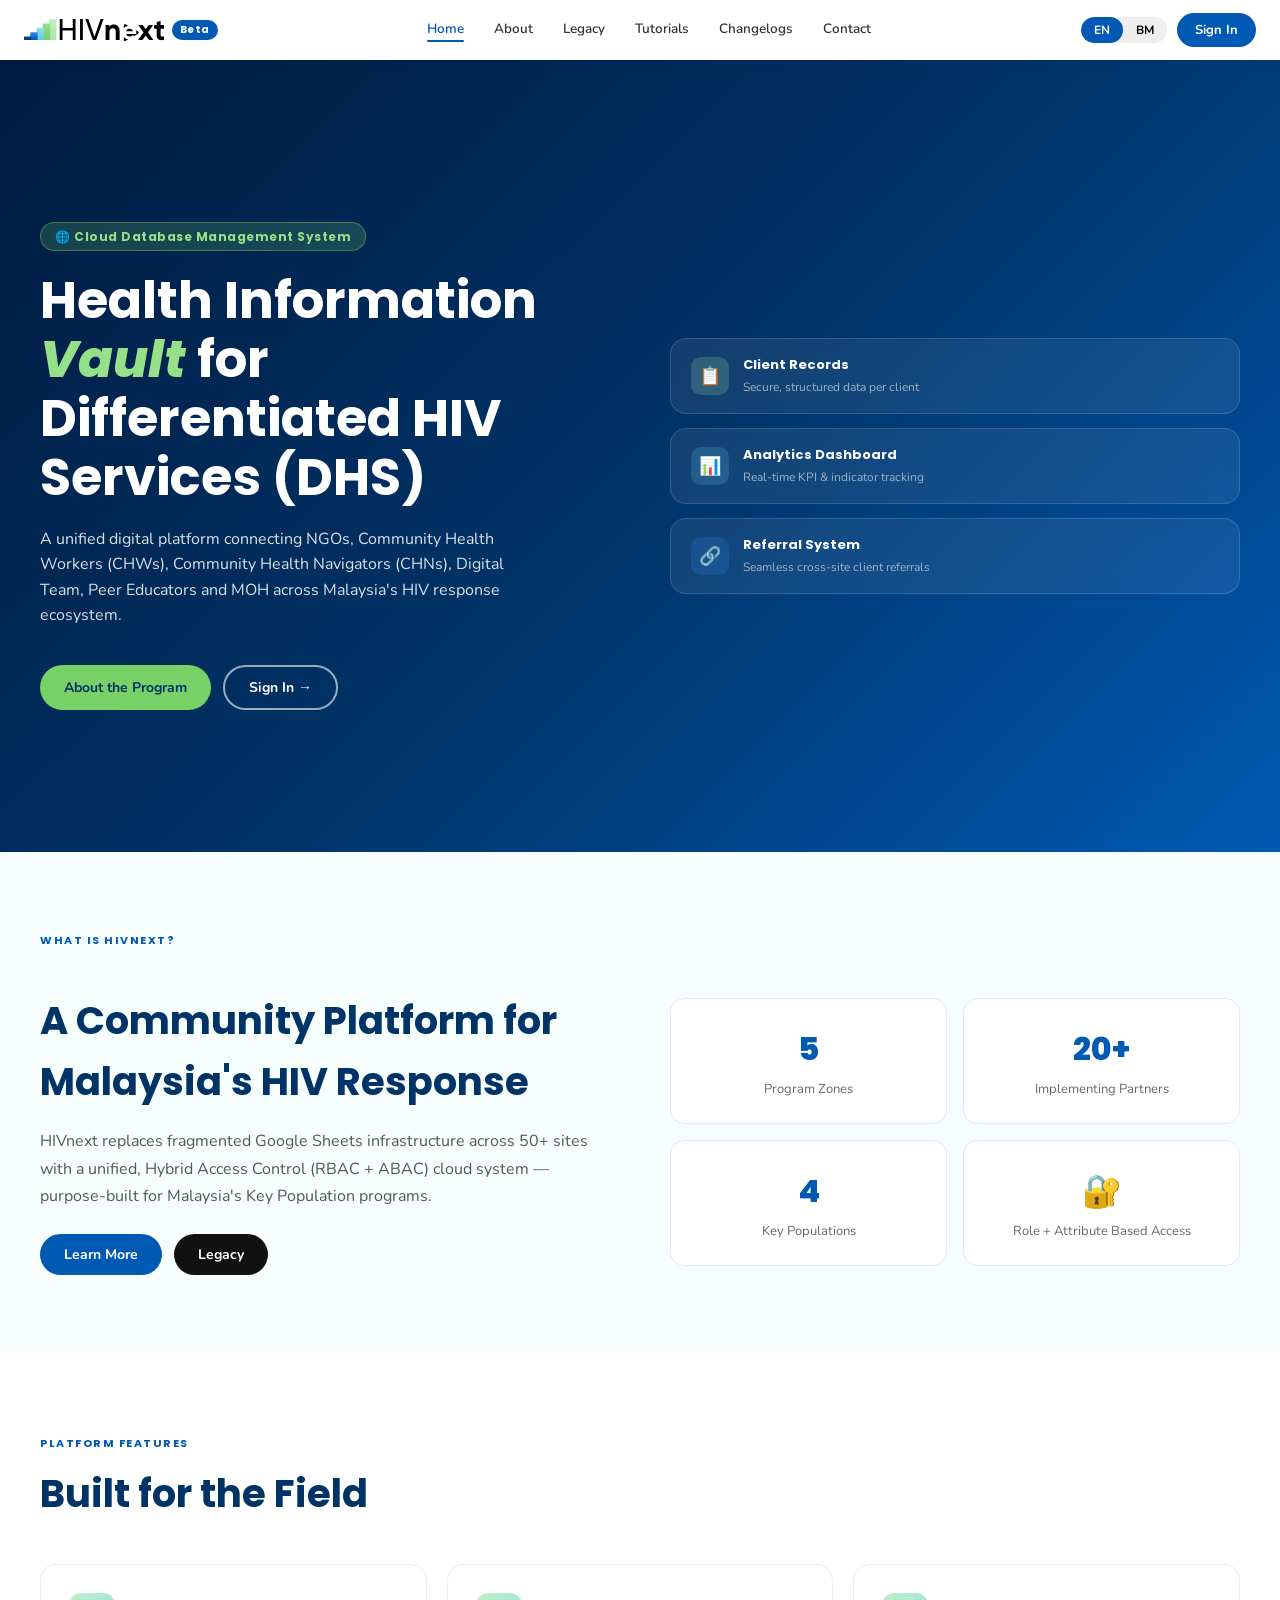
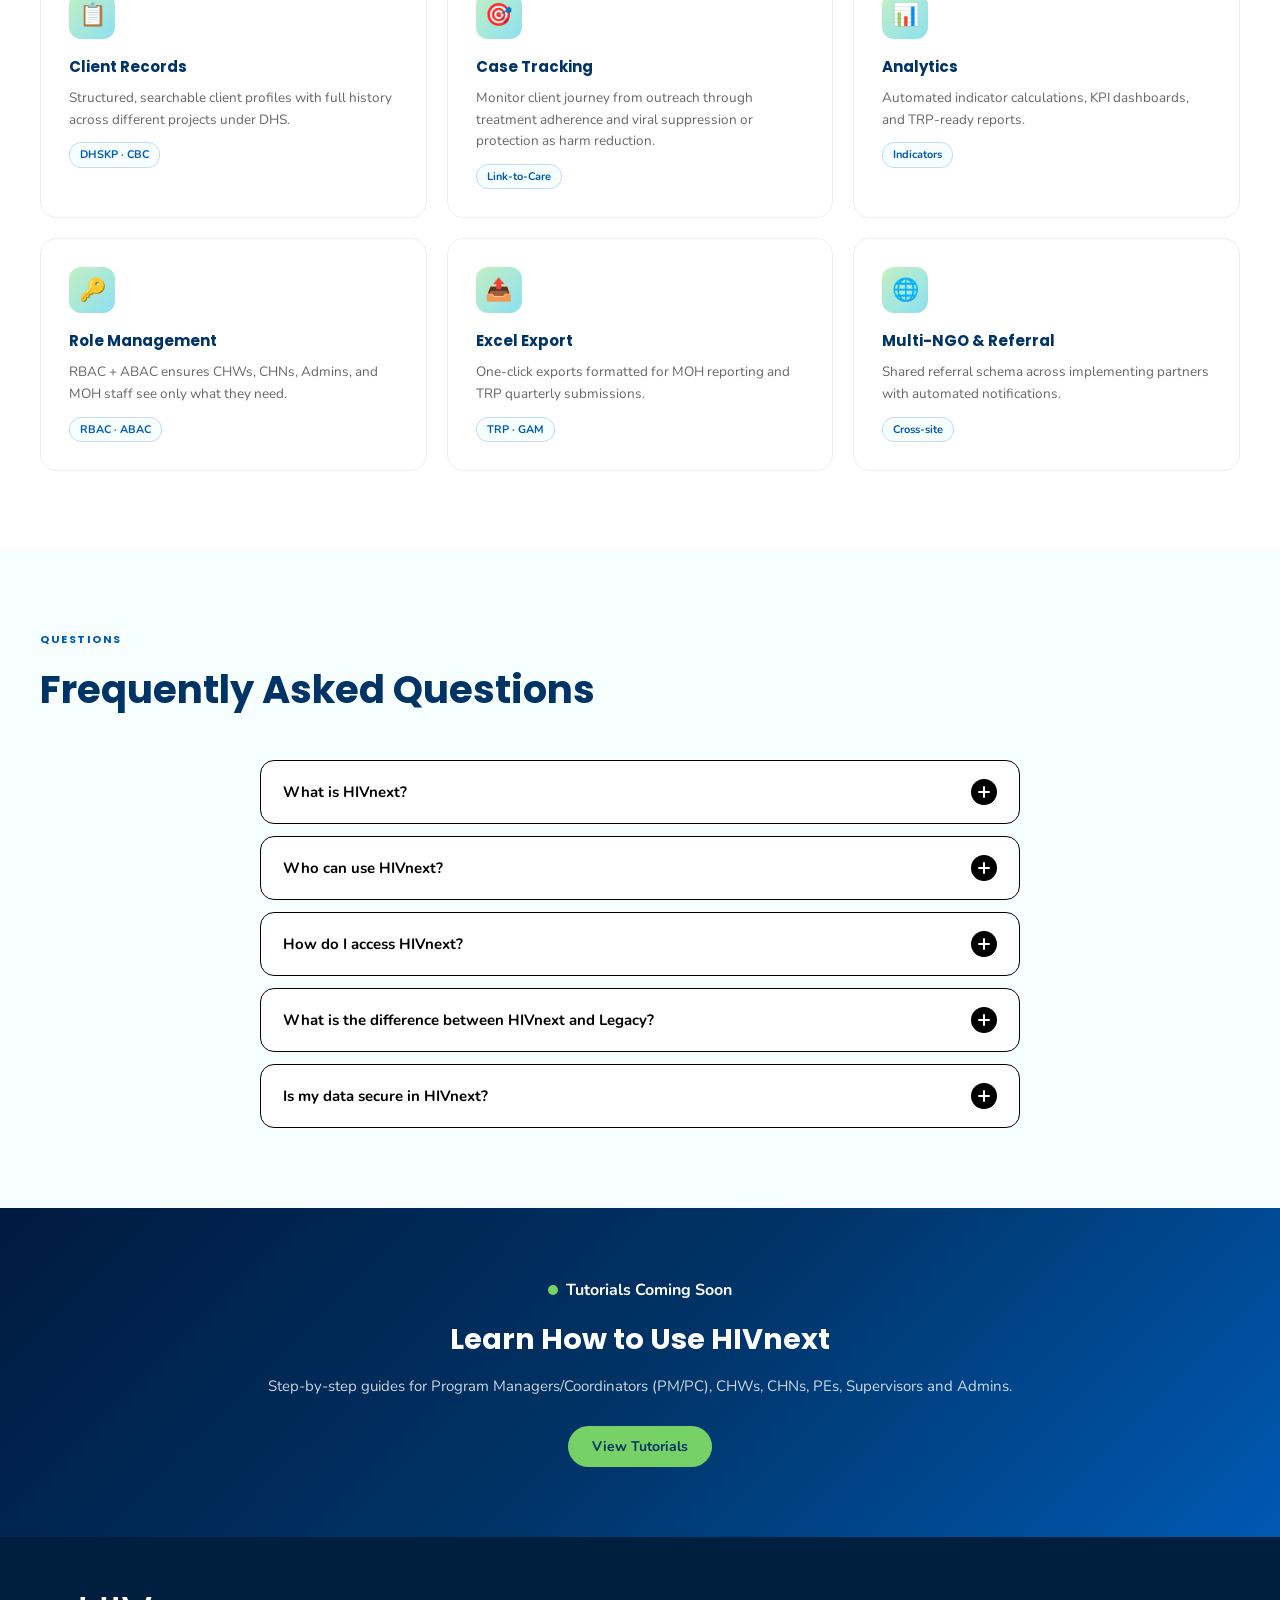
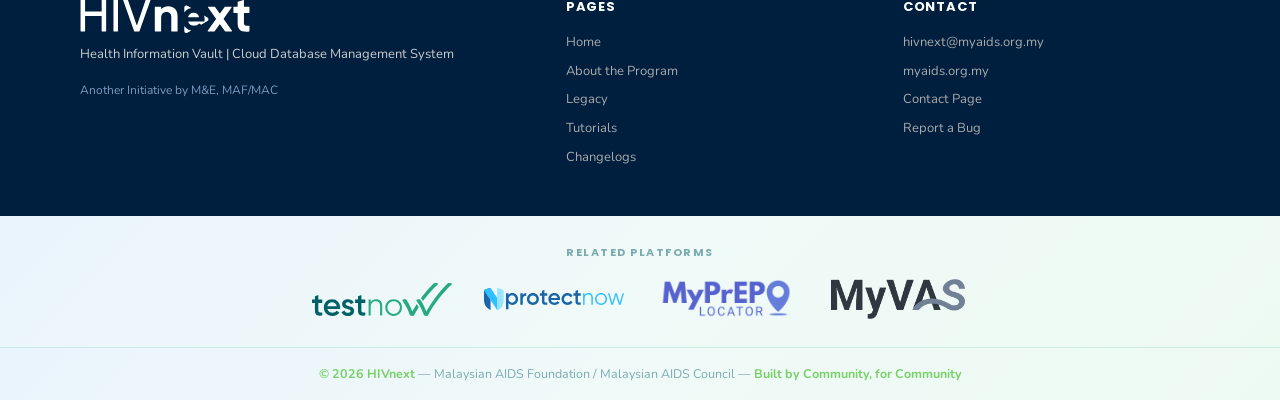
==== index.html @ 49bdda46 "Add files via upload" ====
<!DOCTYPE html>
<html lang="en">
<head>
<meta charset="UTF-8">
<meta name="viewport" content="width=device-width, initial-scale=1.0">
<title>HIVnext — Health Information Vault</title>
<link rel="icon" type="image/svg+xml" href="data:image/svg+xml,%3Csvg%20xmlns%3D%22http%3A%2F%2Fwww.w3.org%2F2000%2Fsvg%22%20xmlns%3Axlink%3D%22http%3A%2F%2Fwww.w3.org%2F1999%2Fxlink%22%20viewBox%3D%220%200%20675.55%20439.98%22%3E%3Cdefs%3E%3ClinearGradient%20id%3D%22fv1%22%20x1%3D%22597.64%22%20y1%3D%220%22%20x2%3D%22597.64%22%20y2%3D%22439.98%22%20gradientUnits%3D%22userSpaceOnUse%22%3E%3Cstop%20offset%3D%220%22%20stop-color%3D%22%23c2f0c2%22%2F%3E%3Cstop%20offset%3D%221%22%20stop-color%3D%22%23a7e8a7%22%2F%3E%3C%2FlinearGradient%3E%3ClinearGradient%20id%3D%22fv2%22%20x1%3D%22467.71%22%20y1%3D%2291.66%22%20x2%3D%22467.71%22%20y2%3D%22439.98%22%20gradientUnits%3D%22userSpaceOnUse%22%3E%3Cstop%20offset%3D%220%22%20stop-color%3D%22%2395e088%22%2F%3E%3Cstop%20offset%3D%221%22%20stop-color%3D%22%2376d166%22%2F%3E%3C%2FlinearGradient%3E%3ClinearGradient%20id%3D%22fv3%22%20x1%3D%22337.78%22%20y1%3D%22183.32%22%20x2%3D%22337.78%22%20y2%3D%22439.98%22%20gradientUnits%3D%22userSpaceOnUse%22%3E%3Cstop%20offset%3D%220%22%20stop-color%3D%22%238de0f2%22%2F%3E%3Cstop%20offset%3D%221%22%20stop-color%3D%22%2363c9e3%22%2F%3E%3C%2FlinearGradient%3E%3ClinearGradient%20id%3D%22fv4%22%20x1%3D%22207.84%22%20y1%3D%22274.99%22%20x2%3D%22207.84%22%20y2%3D%22439.98%22%20gradientUnits%3D%22userSpaceOnUse%22%3E%3Cstop%20offset%3D%220%22%20stop-color%3D%22%232d89e5%22%2F%3E%3Cstop%20offset%3D%221%22%20stop-color%3D%22%230059b3%22%2F%3E%3C%2FlinearGradient%3E%3ClinearGradient%20id%3D%22fv5%22%20x1%3D%2277.91%22%20y1%3D%22366.65%22%20x2%3D%2277.91%22%20y2%3D%22439.98%22%20gradientUnits%3D%22userSpaceOnUse%22%3E%3Cstop%20offset%3D%220%22%20stop-color%3D%22%23004d99%22%2F%3E%3Cstop%20offset%3D%221%22%20stop-color%3D%22%23036%22%2F%3E%3C%2FlinearGradient%3E%3C%2Fdefs%3E%3Crect%20fill%3D%22url%28%23fv1%29%22%20x%3D%22519.73%22%20width%3D%22155.83%22%20height%3D%22439.98%22%20rx%3D%2210%22%20ry%3D%2210%22%2F%3E%3Crect%20fill%3D%22url%28%23fv2%29%22%20x%3D%22389.79%22%20y%3D%2291.66%22%20width%3D%22155.83%22%20height%3D%22348.32%22%20rx%3D%2210%22%20ry%3D%2210%22%2F%3E%3Crect%20fill%3D%22url%28%23fv3%29%22%20x%3D%22259.86%22%20y%3D%22183.32%22%20width%3D%22155.83%22%20height%3D%22256.65%22%20rx%3D%2210%22%20ry%3D%2210%22%2F%3E%3Crect%20fill%3D%22url%28%23fv4%29%22%20x%3D%22129.93%22%20y%3D%22274.99%22%20width%3D%22155.83%22%20height%3D%22164.99%22%20rx%3D%2210%22%20ry%3D%2210%22%2F%3E%3Crect%20fill%3D%22url%28%23fv5%29%22%20y%3D%22366.65%22%20width%3D%22155.83%22%20height%3D%2273.33%22%20rx%3D%2210%22%20ry%3D%2210%22%2F%3E%3C%2Fsvg%3E">
<link rel="preconnect" href="https://fonts.googleapis.com">
<link href="https://fonts.googleapis.com/css2?family=Nunito:wght@400;500;600;700;800&family=Poppins:wght@600;700;800&display=swap" rel="stylesheet">
<style>
:root {
  --green:#76D166; --greenl:#95E088;
  --sky:#63C9E3;   --skyl:#8DE0F2;
  --blue:#0059B3;  --bluel:#2D89E5;
  --royal:#003366; --royall:#004D99;
  --mint:#A7E8A7;  --mintl:#C2F0C2;
  --off:#f7fffe;
  --amber:#F4A623;
}
*{box-sizing:border-box;margin:0;padding:0}
html{scroll-behavior:smooth}
body{font-family:'Nunito',sans-serif;background:var(--off);color:#111;font-size:16px;line-height:1.6}
h1,h2,h3{font-family:'Poppins',sans-serif}
a{text-decoration:none;color:inherit}

/* ── NAVBAR ── */
#navbar{position:fixed;top:0;left:0;width:100%;height:60px;background:rgba(255,255,255,.97);backdrop-filter:blur(12px);display:flex;align-items:center;justify-content:space-between;padding:0 24px;z-index:1000;box-shadow:0 1px 12px rgba(0,0,0,.08);box-sizing:border-box;overflow:hidden}
.nb-brand{display:flex;align-items:center;gap:8px;cursor:pointer;min-width:0;flex-shrink:1}
.nb-logo{height:22px;flex-shrink:0}
.nb-right{display:flex;align-items:center;gap:8px;flex-shrink:0}
.beta-pill{background:var(--blue);color:#fff;font-size:10px;font-weight:700;padding:2px 8px;border-radius:20px;font-family:'Poppins',sans-serif;letter-spacing:.5px}
.nb-links{display:flex;gap:6px}
.nb-links a{font-weight:600;font-size:13.5px;padding:6px 12px;border-radius:8px;color:#333;transition:background .2s,color .2s;cursor:pointer}
.nb-links a:hover,.nb-links a.active{background:var(--blue);color:#fff}
.nb-right{display:flex;align-items:center;gap:10px}
.lang-toggle{display:flex;background:#eee;border-radius:20px;overflow:hidden}
.lang-toggle button{border:none;background:transparent;padding:5px 13px;font-family:'Nunito',sans-serif;font-weight:700;font-size:12px;cursor:pointer;transition:background .2s,color .2s}
.lang-toggle button.active{background:var(--blue);color:#fff;border-radius:20px}
.btn-signin{background:var(--blue);color:#fff;border:none;padding:8px 18px;border-radius:20px;font-family:'Nunito',sans-serif;font-weight:700;font-size:13px;cursor:pointer;transition:background .2s}
.btn-signin:hover{background:var(--royal)}
.hamburger{display:none;flex-direction:column;gap:5px;cursor:pointer;padding:8px;border:none;background:none}
.hamburger span{display:block;width:22px;height:2px;background:#333;transition:all .3s;border-radius:2px}
.hamburger.open span:nth-child(1){transform:translateY(7px) rotate(45deg)}
.hamburger.open span:nth-child(2){opacity:0}
.hamburger.open span:nth-child(3){transform:translateY(-7px) rotate(-45deg)}

/* mobile overlay */
#mob-menu{display:none;position:fixed;inset:0;background:#fff;z-index:999;flex-direction:column;padding:80px 32px 40px;overflow-y:auto}
#mob-menu.open{display:flex}
.mob-link{display:flex;align-items:center;gap:12px;padding:16px 0;border-bottom:1px solid #eee;font-size:18px;font-weight:700;cursor:pointer;color:#111}
.mob-link svg{width:22px;flex-shrink:0}
.mob-bottom{margin-top:auto;padding-top:24px;display:flex;flex-direction:column;gap:12px}

/* ── PAGES ── */
.page{display:none;min-height:100vh;padding-top:60px}
.page.active{display:block}

/* ── BUTTONS ── */
.btn{display:inline-flex;align-items:center;gap:8px;padding:11px 24px;border-radius:24px;font-family:'Nunito',sans-serif;font-weight:700;font-size:14px;cursor:pointer;border:none;transition:all .25s;text-decoration:none}
.btn-green{background:var(--green);color:#003366}
.btn-green:hover{background:var(--greenl);transform:translateY(-1px)}
.btn-outline{background:transparent;color:#fff;border:2px solid rgba(255,255,255,.6)}
.btn-outline:hover{background:rgba(255,255,255,.15)}
.btn-blue{background:var(--blue);color:#fff}
.btn-blue:hover{background:var(--royal)}
.btn-dark{background:#111;color:#fff}
.btn-dark:hover{background:#333}

/* ── HERO (HOME) ── */
#hero{background:linear-gradient(135deg,#001a40 0%,#003366 50%,#0059B3 100%);color:#fff;padding:100px 24px 80px;min-height:88vh;display:flex;align-items:center}
.hero-inner{max-width:1200px;margin:0 auto;display:grid;grid-template-columns:1fr 1fr;gap:60px;align-items:center}
.hero-tag{display:inline-block;background:rgba(118,209,102,.2);border:1px solid rgba(118,209,102,.4);color:var(--greenl);font-size:12px;font-weight:700;padding:4px 14px;border-radius:20px;margin-bottom:20px;letter-spacing:.5px;font-family:'Poppins',sans-serif}
.hero-h1{font-size:clamp(2rem,4vw,3.2rem);line-height:1.15;margin-bottom:20px}
.hero-h1 em{font-style:italic;color:var(--greenl);font-weight:800}
.hero-sub{font-size:16px;opacity:.85;margin-bottom:36px;max-width:480px}
.hero-btns{display:flex;gap:12px;flex-wrap:wrap}
.preview-cards{display:flex;flex-direction:column;gap:14px}
.prev-card{background:rgba(255,255,255,.07);border:1px solid rgba(255,255,255,.15);border-radius:16px;padding:16px 20px;display:flex;align-items:center;gap:14px;backdrop-filter:blur(6px);transition:transform .2s}
.prev-card:hover{transform:translateX(6px)}
.prev-icon{width:38px;height:38px;border-radius:10px;display:flex;align-items:center;justify-content:center;font-size:18px;flex-shrink:0}
.prev-card:nth-child(1) .prev-icon{background:rgba(167,232,167,.2)}
.prev-card:nth-child(2) .prev-icon{background:rgba(99,201,227,.2)}
.prev-card:nth-child(3) .prev-icon{background:rgba(45,137,229,.2)}
.prev-card h4{font-family:'Poppins',sans-serif;font-size:13px;color:#fff;margin-bottom:2px}
.prev-card p{font-size:12px;opacity:.7;color:#ddd}

/* ── SECTION COMMONS ── */
.section{padding:80px 24px}
.section-inner{max-width:1200px;margin:0 auto}
.section-label{font-size:11px;font-weight:700;letter-spacing:1.5px;text-transform:uppercase;color:var(--blue);margin-bottom:10px;font-family:'Poppins',sans-serif}
.section-title{font-size:clamp(1.6rem,3vw,2.4rem);color:var(--royal);margin-bottom:16px}
.section-sub{color:#555;max-width:560px;line-height:1.7}

/* ── ABOUT HIVNEXT (home) ── */
#about-section{background:var(--off)}
.about-grid{display:grid;grid-template-columns:1fr 1fr;gap:60px;align-items:center;margin-top:40px}
.stats-grid{display:grid;grid-template-columns:1fr 1fr;gap:16px}
.stat-card{background:#fff;border:1px solid #dde9ff;border-radius:14px;padding:24px;text-align:center}
.stat-num{font-family:'Poppins',sans-serif;font-size:2rem;font-weight:800;color:var(--blue)}
.stat-label{font-size:13px;color:#666;margin-top:4px}

/* ── FEATURES ── */
#features-section{background:#fff}
.features-grid{display:grid;grid-template-columns:repeat(3,1fr);gap:20px;margin-top:40px}
.feat-card{background:#fff;border:1.5px solid #e8eef8;border-radius:16px;padding:28px;transition:transform .2s,border-color .2s,box-shadow .2s}
.feat-card:hover{transform:translateY(-4px);border-color:var(--sky);box-shadow:0 8px 30px rgba(99,201,227,.15)}
.feat-icon{width:46px;height:46px;border-radius:12px;background:linear-gradient(135deg,var(--mintl),var(--skyl));display:flex;align-items:center;justify-content:center;font-size:22px;margin-bottom:16px}
.feat-card h3{font-size:15px;color:var(--royal);margin-bottom:8px}
.feat-card p{font-size:13.5px;color:#666;line-height:1.6}
.feat-tag{display:inline-block;margin-top:12px;background:var(--off);color:var(--blue);border:1px solid #c5d8f5;font-size:11px;font-weight:700;padding:3px 10px;border-radius:12px}

/* ── FAQ ── */
#faq-section{background:var(--off)}
.faq-list{max-width:760px;margin:40px auto 0;display:flex;flex-direction:column;gap:12px}
.faq-item{border:1.5px solid #000;border-radius:14px;overflow:hidden;background:#fff;transition:all .2s}
.faq-item.open,.faq-item:hover{background:#000 !important}
.faq-q{width:100%;text-align:left;background:transparent;border:none;padding:18px 22px;display:flex;justify-content:space-between;align-items:center;cursor:pointer;font-family:'Nunito',sans-serif;font-size:15px;font-weight:700;color:#000;transition:color .2s}
.faq-item:hover .faq-q{color:#fff !important}
.faq-item.open .faq-q{color:#fff !important}
.faq-q .faq-icon{width:26px;height:26px;border-radius:50%;background:#000;flex-shrink:0;display:flex;align-items:center;justify-content:center;transition:transform .3s;margin-left:12px}
.faq-item.open .faq-q .faq-icon,.faq-item:hover .faq-q .faq-icon{background:#fff}
.faq-icon svg{width:12px;height:12px;stroke:#fff;transition:stroke .2s}
.faq-item.open .faq-icon svg,.faq-item:hover .faq-icon svg{stroke:#000}
.faq-item.open .faq-q .faq-icon{transform:rotate(45deg)}
.faq-a{display:none;padding:0 22px 18px;font-size:14px;line-height:1.7;color:#fff;text-align:left}
.faq-item.open .faq-a{display:block}

/* ── TUTORIALS BANNER ── */
#tut-banner{background:linear-gradient(135deg,#001a40,#003366,#0059B3);color:#fff;padding:70px 24px;text-align:center}
.pulse-dot{width:10px;height:10px;background:var(--green);border-radius:50%;display:inline-block;margin-right:8px;animation:pulse 2s infinite}
@keyframes pulse{0%,100%{opacity:1;transform:scale(1)}50%{opacity:.5;transform:scale(1.4)}}

/* ── PAGE 2: ABOUT ── */
#about-hero{background:linear-gradient(135deg,#003d1f,#005a30,#007a44);color:#fff;padding:100px 24px 70px;text-align:center}
.dhs-svg-wrap{margin:40px auto 0;max-width:520px}
.intro-cards{display:grid;grid-template-columns:repeat(4,1fr);gap:16px;max-width:1100px;margin:50px auto 0;padding:0 24px}
.intro-card{background:#fff;border:1.5px solid #dde9ff;border-radius:14px;padding:24px;text-align:center}
.intro-card .ic-icon{font-size:28px;margin-bottom:10px}
.intro-card h4{font-family:'Poppins',sans-serif;font-size:13px;color:var(--royal);margin-bottom:6px}
.intro-card p{font-size:12px;color:#666}
.component-section{padding:70px 24px;max-width:1200px;margin:0 auto}
.comp-grid{display:grid;grid-template-columns:1fr 1fr;gap:60px;align-items:center}
.comp-grid.reverse{direction:rtl}
.comp-grid.reverse>*{direction:ltr}
.kp-pills{display:grid;grid-template-columns:repeat(4,1fr);gap:10px;margin:20px 0}
.kp-pill{border-radius:8px;padding:10px;text-align:center;font-size:12px;font-weight:700;font-family:'Poppins',sans-serif}
.bullet-list{list-style:none;margin:16px 0}
.bullet-list li{padding:6px 0;font-size:14px;color:#444;display:flex;gap:8px}
.bullet-list li::before{content:"→";color:var(--green);font-weight:800;flex-shrink:0}
.cert-badge{display:inline-flex;align-items:center;gap:8px;background:#fff9e6;border:1px solid var(--amber);border-radius:10px;padding:10px 16px;font-size:13px;font-weight:700;margin-top:12px}
.gradient-divider{height:1px;background:linear-gradient(to right,transparent,rgba(194,240,194,.8),transparent);margin:20px 24px}
.orgs-grid{display:grid;grid-template-columns:repeat(3,1fr);gap:16px;max-width:1100px;margin:0 auto;padding:40px 24px}
.org-card{background:#fff;border:1.5px solid #dde9ff;border-radius:14px;padding:24px}
.org-abbr{font-family:'Poppins',sans-serif;font-size:1.6rem;font-weight:800;color:var(--blue);margin-bottom:6px}
.org-name{font-size:13px;font-weight:700;color:var(--royal);margin-bottom:4px}
.org-desc{font-size:12.5px;color:#666}

/* ── PAGE 3: LEGACY ── */
/* Zone groups */
#ngo-container{max-width:1100px;margin:0 auto;padding:20px 24px 70px;display:flex;flex-direction:column;gap:0}
.zone-group{margin-bottom:48px}
.zone-group-header{display:flex;align-items:center;gap:16px;margin-bottom:20px;position:sticky;top:60px;z-index:10;background:var(--off);padding:12px 0 10px}
.zone-group-bar{width:4px;height:36px;border-radius:4px;flex-shrink:0}
.zone-group-title{font-family:"Poppins",sans-serif;font-size:1.1rem;font-weight:800;color:var(--royal)}
.zone-group-count{font-size:12px;font-weight:600;color:#888;margin-left:4px;align-self:flex-end;padding-bottom:2px}
.zone-group-line{flex:1;height:1.5px;background:linear-gradient(to right,#e0e4ea,transparent)}
.zone-ngo-grid{display:grid;grid-template-columns:repeat(4,1fr);gap:14px;justify-items:stretch}
/* NGO cards */
.ngo-card{background:#fff;border:1.5px solid #e0e4ea;border-radius:14px;padding:18px 16px;display:flex;flex-direction:column;gap:10px;min-width:0;box-sizing:border-box;transition:box-shadow .25s,border-color .25s,transform .25s;opacity:0;transform:translateY(28px)}
.ngo-card.visible{opacity:1;transform:translateY(0)}
.ngo-card:hover{box-shadow:0 8px 28px rgba(0,51,102,.10);border-color:#c5d8f5;transform:translateY(-3px)}
.ngo-card-header{display:flex;align-items:center;gap:8px;min-width:0}
.ngo-num{font-family:"Poppins",sans-serif;font-size:10px;font-weight:700;color:#bbb;flex-shrink:0}
.ngo-name{font-family:"Poppins",sans-serif;font-size:13px;font-weight:700;color:var(--royal);min-width:0;overflow:hidden;text-overflow:ellipsis;white-space:nowrap}
.ngo-actions{display:flex;gap:6px;flex-wrap:wrap}
.ngo-db-btn{flex:1;min-width:0;display:flex;align-items:center;justify-content:center;gap:4px;padding:7px 6px;border-radius:8px;border:1.5px solid #000;background:#fff;color:#000;font-family:"Nunito",sans-serif;font-weight:700;font-size:11px;cursor:pointer;text-decoration:none;transition:background .15s,color .15s;white-space:nowrap;overflow:hidden}
.ngo-db-btn:hover{background:#000;color:#fff}
.ngo-dash-btn{flex:1;min-width:0;display:flex;align-items:center;justify-content:center;gap:4px;padding:7px 6px;border-radius:8px;border:none;background:var(--blue);color:#fff;font-family:"Nunito",sans-serif;font-weight:700;font-size:11px;cursor:pointer;text-decoration:none;transition:background .2s;white-space:nowrap;overflow:hidden}
.ngo-dash-btn:hover{background:var(--royal)}
@media(max-width:1000px){}
@media(max-width:700px){}
@media(max-width:500px){
  .zone-ngo-grid{grid-template-columns:1fr}
  .ngo-card{flex-direction:row;align-items:center;padding:14px 16px;gap:14px}
  .ngo-card-header{flex:1;min-width:0}
  .ngo-name{white-space:normal;font-size:14px}
  .ngo-actions{flex-direction:column;gap:6px;flex-shrink:0;min-width:104px}
  .ngo-db-btn,.ngo-dash-btn{width:100%;font-size:12px;padding:8px 10px;white-space:nowrap;justify-content:center}
}
#legacy-hero{background:linear-gradient(135deg,#e8eaed,#f0f2f5,#dfe3e8);color:#1a1b1e;padding:100px 24px 60px;text-align:center;width:100%;overflow-x:hidden}
.legacy-warning{display:flex;align-items:flex-start;gap:12px;background:#fff8e6;border:2px solid #e6a817;border-radius:12px;padding:16px 20px;margin:28px auto;max-width:680px;font-size:14px;color:#5a3a00;line-height:1.6}

/* ── PAGE 4: TUTORIALS ── */
/* ── TRAINING GUIDE (Tutorials page) ── */
#legacy-guide{padding:60px 24px 80px;max-width:1100px;margin:0 auto}
.guide-header{text-align:center;margin-bottom:48px}
.guide-badge{display:inline-flex;align-items:center;gap:8px;background:linear-gradient(135deg,rgba(118,209,102,.15),rgba(99,201,227,.15));border:1.5px solid rgba(99,201,227,.4);color:var(--blue);font-size:11px;font-weight:700;padding:5px 14px;border-radius:20px;margin-bottom:16px;font-family:"Poppins",sans-serif;letter-spacing:.5px}
.guide-title{font-family:"Poppins",sans-serif;font-size:clamp(1.6rem,3vw,2.2rem);color:var(--royal);margin-bottom:12px}
.guide-subtitle{color:#666;font-size:15px;max-width:640px;margin:0 auto;line-height:1.7}

/* Benefit cards */
.benefit-cards{display:grid;grid-template-columns:repeat(3,1fr);gap:16px;margin-bottom:48px}
@media(max-width:700px){.benefit-cards{grid-template-columns:1fr;gap:12px}}
.benefit-card{background:#fff;border:1.5px solid #e0e4ea;border-radius:14px;padding:22px;transition:transform .25s,box-shadow .25s,border-color .25s;opacity:0;transform:translateY(24px)}
.benefit-card.visible{opacity:1;transform:translateY(0)}
.benefit-card:hover{transform:translateY(-4px);box-shadow:0 8px 28px rgba(0,51,102,.09);border-color:var(--sky)}
.benefit-icon{width:42px;height:42px;border-radius:11px;display:flex;align-items:center;justify-content:center;font-size:20px;margin-bottom:14px}
.benefit-card h4{font-family:"Poppins",sans-serif;font-size:13px;color:var(--royal);margin-bottom:6px}
.benefit-card p{font-size:13px;color:#666;line-height:1.6}

/* Architecture section */
.arch-section{background:linear-gradient(135deg,#001a40,#003366,#004080);border-radius:20px;padding:40px;margin-bottom:48px;color:#fff;opacity:0;transform:translateY(24px);transition:opacity .5s,transform .5s}
.arch-section.visible{opacity:1;transform:translateY(0)}
.arch-label{font-size:11px;font-weight:700;letter-spacing:1.5px;text-transform:uppercase;color:var(--skyl);margin-bottom:8px;font-family:"Poppins",sans-serif}
.arch-title{font-family:"Poppins",sans-serif;font-size:1.4rem;margin-bottom:12px}
.arch-desc{opacity:.8;font-size:14px;line-height:1.7;max-width:680px;margin-bottom:28px}
.arch-flow{display:flex;align-items:center;gap:12px;flex-wrap:wrap;margin-bottom:32px}
.arch-node{background:rgba(255,255,255,.1);border:1.5px solid rgba(255,255,255,.2);border-radius:10px;padding:10px 16px;font-size:12px;font-weight:700;font-family:"Poppins",sans-serif;white-space:nowrap}
.arch-arrow{color:var(--greenl);font-size:18px;font-weight:700}
.arch-node.highlight{background:rgba(118,209,102,.2);border-color:rgba(118,209,102,.5);color:var(--greenl)}

/* Metrics table */
.metrics-table-wrap{width:100%;overflow-x:auto;-webkit-overflow-scrolling:touch;border-radius:12px}
.metrics-table{width:100%;min-width:480px;border-collapse:separate;border-spacing:0;border-radius:12px;overflow:hidden;font-size:13.5px}
.metrics-table thead tr{background:rgba(255,255,255,.12)}
.metrics-table th{padding:13px 16px;text-align:left;font-family:"Poppins",sans-serif;font-size:11px;font-weight:700;letter-spacing:.5px;color:rgba(255,255,255,.7);text-transform:uppercase;white-space:nowrap}
.metrics-table td{padding:12px 14px;border-top:1px solid rgba(255,255,255,.08);font-size:12.5px;vertical-align:top}
.metrics-table tbody tr:hover{background:rgba(255,255,255,.05)}
.metrics-table .metric-name{font-weight:700;color:rgba(255,255,255,.9);white-space:nowrap}
.metrics-table .metric-old{color:rgba(255,100,100,.85)}
.metrics-table .metric-new{color:var(--greenl);font-weight:700}
.metrics-table .metric-gain{background:rgba(118,209,102,.15);color:var(--greenl);font-weight:800;padding:3px 10px;border-radius:20px;font-size:11px;white-space:nowrap;font-family:"Poppins",sans-serif}

/* Tab workflow */
.workflow-section{margin-bottom:48px}
.workflow-label{font-size:11px;font-weight:700;letter-spacing:1.5px;text-transform:uppercase;color:var(--blue);margin-bottom:8px;font-family:"Poppins",sans-serif}
.workflow-title{font-family:"Poppins",sans-serif;font-size:1.5rem;color:var(--royal);margin-bottom:6px}
.workflow-desc{color:#666;font-size:14px;margin-bottom:24px}
.tab-bar{display:flex;gap:0;background:#f0f4fa;border-radius:14px;padding:5px;margin-bottom:0;flex-wrap:wrap;gap:4px}
.tab-btn{flex:1;min-width:80px;padding:10px 14px;border:none;background:transparent;border-radius:10px;font-family:"Nunito",sans-serif;font-weight:700;font-size:13px;cursor:pointer;color:#666;transition:all .2s;white-space:nowrap}
.tab-btn.active{background:#fff;color:var(--royal);box-shadow:0 2px 8px rgba(0,51,102,.1)}
.tab-content{display:none;background:#fff;border:1.5px solid #e0e4ea;border-radius:0 14px 14px 14px;padding:28px;margin-top:-4px;animation:fadeTab .25s ease}
.tab-content.active{display:block}
@keyframes fadeTab{from{opacity:0;transform:translateY(6px)}to{opacity:1;transform:translateY(0)}}
.tab-notice{display:flex;align-items:flex-start;gap:12px;background:#fff8e1;border:1.5px solid #ffe082;border-radius:10px;padding:14px 16px;margin-bottom:20px;font-size:13.5px;color:#7a5800}
.tab-notice.info{background:#e8f4fd;border-color:#90caf9;color:#0d4f8c}
.tab-notice.success{background:#edfaf2;border-color:#a5d6a7;color:#1b5e20}
.tab-step{display:flex;gap:14px;margin-bottom:16px;align-items:flex-start}
.tab-step-num{width:28px;height:28px;border-radius:50%;background:var(--blue);color:#fff;font-family:"Poppins",sans-serif;font-weight:700;font-size:12px;display:flex;align-items:center;justify-content:center;flex-shrink:0;margin-top:1px}
.tab-step-body{flex:1}
.tab-step-body strong{font-family:"Poppins",sans-serif;font-size:13.5px;color:var(--royal);display:block;margin-bottom:3px}
.tab-step-body p{font-size:13.5px;color:#555;line-height:1.6;margin:0}
.coral{color:#ff7f50;font-weight:700}

/* Image gallery */
.guide-gallery{display:grid;grid-template-columns:repeat(auto-fill,minmax(200px,1fr));gap:12px;margin:20px 0}
.guide-gallery-img{width:100%;border-radius:10px;border:1.5px solid #e0e4ea;object-fit:cover;cursor:pointer;transition:transform .2s,box-shadow .2s;aspect-ratio:16/9;background:#f5f7fa}
.guide-gallery-img:hover{transform:scale(1.02);box-shadow:0 6px 20px rgba(0,0,0,.12)}
.guide-img-placeholder{aspect-ratio:16/9;border:2px dashed #c5d8f5;border-radius:10px;display:flex;flex-direction:column;align-items:center;justify-content:center;gap:6px;color:#aac;background:#f8faff;cursor:pointer;transition:border-color .2s}
.guide-img-placeholder:hover{border-color:var(--blue)}
.guide-img-placeholder span{font-size:12px;font-weight:600;font-family:"Poppins",sans-serif;color:#7a96be}

/* PDF viewer */
.pdf-slot{margin-top:20px;border:1.5px solid #e0e4ea;border-radius:12px;overflow:hidden}
.pdf-slot-header{background:#f8faff;padding:10px 14px;display:flex;align-items:center;justify-content:space-between;border-bottom:1.5px solid #e0e4ea;gap:8px;flex-wrap:wrap}
.pdf-slot-title{font-family:"Poppins",sans-serif;font-size:13px;font-weight:700;color:var(--royal);display:flex;align-items:center;gap:8px;flex:1;min-width:0}
.pdf-fullscreen-btn{display:inline-flex;align-items:center;gap:5px;background:var(--royal);color:#fff;border:none;border-radius:8px;padding:6px 12px;font-size:11px;font-weight:700;font-family:"Nunito",sans-serif;cursor:pointer;white-space:nowrap;text-decoration:none;transition:background .2s;flex-shrink:0}
.pdf-fullscreen-btn:hover{background:var(--blue)}
.pdf-slot iframe{width:100%;height:500px;border:none;display:block}
.pdf-placeholder{height:200px;display:flex;flex-direction:column;align-items:center;justify-content:center;gap:8px;background:#f8faff;color:#aaa}
.pdf-placeholder span{font-size:13px;font-family:"Poppins",sans-serif;font-weight:600;color:#7a96be}

/* Lightbox */
#guide-lightbox{display:none;position:fixed;inset:0;background:rgba(0,0,0,.85);z-index:2000;align-items:center;justify-content:center;padding:20px}
#guide-lightbox.open{display:flex}
#guide-lightbox img{max-width:90vw;max-height:85vh;border-radius:12px;object-fit:contain;box-shadow:0 20px 60px rgba(0,0,0,.5)}
#guide-lightbox-close{position:fixed;top:20px;right:28px;color:#fff;font-size:32px;cursor:pointer;font-weight:300;line-height:1;z-index:2001}

@media(max-width:900px){.arch-flow{flex-direction:column;align-items:flex-start}}
@media(max-width:560px){.tab-btn{font-size:11px;padding:8px 8px}}

#tut-hero{background:linear-gradient(135deg,#1a0533,#2d1060,#3d1a80);color:#fff;padding:100px 24px 60px;text-align:center}
.tut-cards{display:grid;grid-template-columns:repeat(3,1fr);gap:20px;max-width:1000px;margin:40px auto;padding:0 24px}
.tut-card{background:var(--off);border:1.5px solid #e0e4ea;border-radius:14px;padding:28px;transition:border-color .2s,box-shadow .2s}
.tut-card:hover{border-color:var(--sky)}
.tut-card h3{font-family:'Poppins',sans-serif;font-size:15px;color:var(--royal);margin-bottom:8px}
.tut-card p{font-size:13px;color:#666}
.tut-card-clickable{cursor:pointer;transition:border-color .25s,box-shadow .25s,transform .2s}
.tut-card-clickable:hover{border-color:var(--blue);box-shadow:0 6px 24px rgba(0,89,179,.1);transform:translateY(-2px)}
.tut-card-trigger{display:flex;align-items:center;justify-content:space-between;gap:16px;cursor:pointer}
.tut-card-chevron{width:28px;height:28px;border-radius:50%;background:var(--blue);display:flex;align-items:center;justify-content:center;flex-shrink:0;transition:background .2s}
.tut-card-chevron svg{width:14px;height:14px;stroke:#fff}
.tut-card-clickable:hover .tut-card-chevron{background:var(--royal)}
.live-badge{display:inline-block;margin-top:12px;background:#edfaf2;color:#1a7a4a;border:1px solid #a5d6a7;font-size:11px;font-weight:700;padding:3px 10px;border-radius:12px}

/* Managers Guide Modal */
/* ── GUIDE INLINE VIEW ── */
#tut-main{transition:opacity .25s}
#tut-guide-view{display:none;animation:pageIn .32s cubic-bezier(0.22,1,0.36,1) both;padding:0 24px;overflow-x:hidden}
#tut-guide-view.active{display:block}
#legacy-guide-inner{max-width:1100px;margin:0 auto;overflow-x:hidden}
@media(max-width:700px){#tut-guide-view{padding:0 16px}}
.guide-back-btn{display:inline-flex;align-items:center;gap:8px;background:var(--off);border:1.5px solid #dde9ff;color:var(--royal);padding:10px 20px;border-radius:24px;font-family:"Nunito",sans-serif;font-weight:700;font-size:14px;cursor:pointer;margin:20px 24px 16px;transition:all .2s;position:relative;z-index:1}
.guide-back-btn:hover{background:#fff;border-color:var(--blue);color:var(--blue)}
.wip-badge{display:inline-block;margin-top:12px;background:#f3eaff;color:#6e36c9;border:1px solid #d4b8f5;font-size:11px;font-weight:700;padding:3px 10px;border-radius:12px}
.progress-list{max-width:680px;margin:0 auto 60px;padding:0 24px;display:flex;flex-direction:column;gap:14px}
.prog-item{display:flex;align-items:center;gap:14px;background:#fff;border:1.5px solid #e0e4ea;border-radius:12px;padding:14px 18px}
.prog-icon{width:26px;height:26px;border-radius:50%;display:flex;align-items:center;justify-content:center;flex-shrink:0;font-size:13px}
.prog-label{font-size:14px;font-weight:600;color:#333}
.prog-done .prog-icon{background:var(--green);color:#fff}
.prog-inprog .prog-icon{background:var(--sky);color:#fff}
.prog-upcoming .prog-icon{background:#e0e4ea;color:#666}

/* ── PAGE 5: LOGIN ── */
#page-login{background:linear-gradient(160deg,var(--mintl) 0%,var(--off) 60%);position:relative;overflow:hidden;min-height:100vh;display:none;padding-top:60px;box-sizing:border-box}
#page-login.active{display:flex;flex-direction:column;align-items:center;justify-content:center}
.blob{position:absolute;border-radius:50%;filter:blur(60px);opacity:.35;pointer-events:none}
.blob1{width:320px;height:320px;background:var(--green);top:-80px;left:-80px}
.blob2{width:280px;height:280px;background:var(--sky);bottom:-60px;right:-60px}
.login-card{background:#fff;border-radius:22px;box-shadow:0 20px 60px rgba(0,51,102,.12);padding:44px 40px;max-width:400px;width:calc(100% - 48px);z-index:1;text-align:center;box-sizing:border-box}
.login-coming{background:linear-gradient(135deg,#003366,#0059B3);color:#fff;border-radius:12px;padding:12px 20px;font-family:'Poppins',sans-serif;font-weight:700;margin:20px 0;font-size:15px}
.login-field{width:100%;border:1.5px solid #dde9ff;border-radius:10px;padding:12px 16px;font-size:14px;margin-bottom:12px;font-family:'Nunito',sans-serif;opacity:.5;cursor:not-allowed;background:#f9f9f9}
.login-submit{width:100%;padding:13px;border-radius:24px;border:none;background:#0059B3;color:#fff;font-family:'Poppins',sans-serif;font-weight:700;font-size:14px;opacity:.4;cursor:not-allowed;margin-bottom:20px}
.login-divider{font-size:12px;color:#aaa;margin:16px 0;display:flex;align-items:center;gap:10px}
.login-divider::before,.login-divider::after{content:'';flex:1;height:1px;background:#eee}
.legacy-login-btn{display:flex;align-items:center;justify-content:center;gap:10px;width:100%;border:1.5px solid #dde9ff;border-radius:12px;padding:12px;cursor:pointer;font-family:'Nunito',sans-serif;font-weight:700;font-size:14px;color:#333;background:#fafafa;transition:border-color .2s}
.legacy-login-btn:hover{border-color:var(--blue)}
.login-notice{margin-top:20px;font-size:12px;color:#888;line-height:1.6}
.login-notice a{color:var(--blue);font-weight:700}

/* ── PAGE 6: CHANGELOGS ── */
#cl-hero{background:linear-gradient(135deg,#003366,#0059B3);color:#fff;padding:80px 24px 50px;text-align:center}
.cl-legend{display:flex;justify-content:center;gap:24px;margin:20px 0;flex-wrap:wrap}
.cl-legend-item{display:flex;align-items:center;gap:8px;font-size:13px;font-weight:600}
.cl-dot{width:10px;height:10px;border-radius:50%;flex-shrink:0}
.timeline{max-width:800px;margin:0 auto;padding:50px 24px;position:relative}
.timeline::before{content:'';position:absolute;left:20px;top:0;bottom:0;width:3px;background:linear-gradient(to bottom,var(--green),var(--blue));border-radius:2px}
.tl-entry{position:relative;padding-left:56px;margin-bottom:36px}
.tl-dot{position:absolute;left:10px;top:4px;width:22px;height:22px;border-radius:50%;border:3px solid #fff;box-shadow:0 0 0 2px currentColor}
.tl-date{font-family:'Poppins',sans-serif;font-weight:700;font-size:13px;color:#888;margin-bottom:4px}
.tl-title{font-family:'Poppins',sans-serif;font-size:15px;font-weight:700;color:var(--royal);margin-bottom:4px}
.tl-desc{font-size:13.5px;color:#555}
.tl-badge{display:inline-block;font-size:11px;font-weight:700;padding:2px 10px;border-radius:12px;margin-left:10px;vertical-align:middle}
.badge-done{background:#e7f9e4;color:#2d7a24}
.badge-prog{background:#e4f5fb;color:#1a7a94}
.badge-upcoming{background:#fff5e4;color:#8a5000}

/* ── PAGE 7: CONTACT ── */
#contact-hero{background:linear-gradient(135deg,#003366,#005a30);color:#fff;padding:80px 24px 50px;text-align:center}
.contact-grid{display:grid;grid-template-columns:1fr 1fr;gap:20px;max-width:900px;margin:50px auto;padding:0 24px}
.contact-card{background:#fff;border:1.5px solid #dde9ff;border-radius:16px;padding:28px}
.contact-card .cc-icon{font-size:28px;margin-bottom:12px}
.contact-card h3{font-family:'Poppins',sans-serif;font-size:15px;color:var(--royal);margin-bottom:8px}
.contact-card p{font-size:13.5px;color:#666;margin-bottom:12px}
.contact-card a{color:var(--blue);font-weight:700;word-break:break-all}

/* ── PAGE 8: ADMIN ── */
#page-admin{background:#f4f6fb;min-height:100vh;padding-top:60px;display:none}
#page-admin.active{display:block}
.admin-header{background:linear-gradient(135deg,#001a40,#003366);color:#fff;padding:40px 24px}
.admin-inner{max-width:1100px;margin:0 auto;padding:32px 24px}
.admin-tabs{display:flex;gap:8px;flex-wrap:wrap;margin-bottom:28px}
.admin-tab{padding:8px 20px;border-radius:20px;border:1.5px solid #d0d8ea;background:#fff;font-weight:700;font-size:13px;cursor:pointer;font-family:'Nunito',sans-serif;transition:all .2s;color:#333}
.admin-tab.active{background:var(--blue);color:#fff;border-color:var(--blue)}
.admin-panel{display:none}
.admin-panel.active{display:block}
.admin-card{background:#fff;border:1.5px solid #dde9ff;border-radius:16px;padding:24px;margin-bottom:20px}
.admin-card h3{font-family:'Poppins',sans-serif;font-size:14px;color:var(--royal);margin-bottom:16px;padding-bottom:10px;border-bottom:1px solid #eee}
.form-row{display:grid;grid-template-columns:1fr 1fr;gap:12px;margin-bottom:12px}
.form-group{display:flex;flex-direction:column;gap:5px}
.form-group label{font-size:12px;font-weight:700;color:#555;text-transform:uppercase;letter-spacing:.5px}
.form-group input,.form-group textarea,.form-group select{border:1.5px solid #dde9ff;border-radius:8px;padding:9px 12px;font-family:'Nunito',sans-serif;font-size:13.5px;color:#111;outline:none;transition:border-color .2s;width:100%}
.form-group input:focus,.form-group textarea:focus,.form-group select:focus{border-color:var(--blue)}
.form-group textarea{min-height:80px;resize:vertical}
.admin-add-btn{background:var(--green);color:var(--royal);border:none;padding:9px 20px;border-radius:20px;font-family:'Nunito',sans-serif;font-weight:700;font-size:13px;cursor:pointer;transition:background .2s}
.admin-add-btn:hover{background:var(--greenl)}
.admin-save-btn{background:var(--blue);color:#fff;border:none;padding:10px 20px;border-radius:10px;font-family:'Nunito',sans-serif;font-weight:700;font-size:13px;cursor:pointer;transition:background .2s;margin-top:12px}
.admin-save-btn:hover{background:var(--royal)}
.admin-export-btn{background:var(--blue);color:#fff;border:none;padding:10px 20px;border-radius:10px;font-family:'Nunito',sans-serif;font-weight:700;font-size:13px;cursor:pointer}
.admin-import-btn{background:#fff;color:#111;border:1.5px solid #c0c0c0;padding:10px 20px;border-radius:10px;font-family:'Nunito',sans-serif;font-weight:700;font-size:13px;cursor:pointer}
.entry-row{display:flex;align-items:flex-start;gap:10px;padding:10px 0;border-bottom:1px solid #f0f2f6}
.entry-row:last-child{border-bottom:none}
.entry-info{flex:1;font-size:13.5px}
.entry-del{background:#fff0f0;color:#c0392b;border:none;border-radius:8px;padding:5px 12px;font-size:12px;font-weight:700;cursor:pointer;flex-shrink:0}
.entry-del:hover{background:#ffe0e0}
.admin-login-screen{display:flex;flex-direction:column;align-items:center;justify-content:center;min-height:80vh;gap:16px}
.admin-login-screen h2{font-family:'Poppins',sans-serif;color:var(--royal)}
.admin-pw-input{border:1.5px solid #dde9ff;border-radius:10px;padding:11px 16px;font-family:'Nunito',sans-serif;font-size:15px;width:280px;outline:none}
.admin-pw-input:focus{border-color:var(--blue)}
.admin-pw-btn{background:var(--blue);color:#fff;border:none;padding:11px 28px;border-radius:20px;font-family:'Nunito',sans-serif;font-weight:700;font-size:14px;cursor:pointer}
.logo-preview{max-height:50px;margin:12px 0;border-radius:6px;border:1px solid #eee;padding:4px}
#logo-upload-input{display:none}

/* ── FOOTER ── */
.site-footer{background:#001f3f;color:#ccc;padding:60px 0 0}
.footer-grid{max-width:1200px;margin:0 auto;display:grid;grid-template-columns:1.5fr 1fr 1fr;gap:40px;padding:0 40px 40px}
.footer-brand{color:#fff;font-family:'Poppins',sans-serif;font-size:1.1rem;font-weight:700;margin-bottom:10px;display:flex;align-items:center}
.footer-blurb{font-size:13px;line-height:1.7;margin-bottom:16px}
.footer-col h4{font-family:'Poppins',sans-serif;font-size:13px;color:#fff;margin-bottom:14px;text-transform:uppercase;letter-spacing:.8px}
.footer-col a{display:block;font-size:13px;color:#aaa;margin-bottom:8px;cursor:pointer;transition:color .2s}
.footer-col a:hover{color:#fff}
/* Partner logos strip */
.footer-partners{background:linear-gradient(135deg,#eaf4fd 0%,#f0faf8 50%,#edfaf2 100%);padding:28px 40px;margin:0;width:100%}
.footer-partners-label{font-size:11px;font-weight:700;letter-spacing:1.5px;text-transform:uppercase;color:#7aabb0;margin-bottom:18px;font-family:'Poppins',sans-serif;text-align:center}
.footer-partners-row{display:flex;align-items:center;justify-content:center;gap:32px;flex-wrap:wrap}
.partner-logo-slot{display:flex;flex-direction:column;align-items:center;gap:6px;text-decoration:none;transition:transform .25s,opacity .25s,box-shadow .25s;opacity:1}
.partner-logo-slot:hover{transform:translateY(-4px)}
.partner-logo-img{height:40px;width:140px;object-fit:contain;border-radius:6px}
.partner-logo-placeholder{height:40px;width:140px;border:1.5px dashed #a8bfe0;border-radius:8px;display:flex;align-items:center;justify-content:center;padding:0 12px;cursor:pointer;transition:border-color .2s;background:rgba(255,255,255,.6)}
.partner-logo-placeholder:hover{border-color:#5a82c0;background:rgba(255,255,255,.9)}
.partner-logo-placeholder span{font-family:'Poppins',sans-serif;font-size:11px;color:#7a96be;font-weight:600}
.footer-bottom{border-top:1px solid rgba(99,201,163,.25);padding:16px 40px;text-align:center;font-size:12.5px;color:#7aabb0;background:linear-gradient(135deg,#eaf4fd 0%,#f0faf8 50%,#edfaf2 100%)}
.footer-bottom span{color:#76D166;font-weight:700}

/* ══════════════════════════════════════════════
   SITE-WIDE ANIMATIONS
   All wrapped in prefers-reduced-motion guard
   ══════════════════════════════════════════════ */

/* Page fade-in transition */
@keyframes pageIn{from{opacity:0;transform:translateY(12px)}to{opacity:1;transform:translateY(0)}}
.page.active{animation:pageIn .32s cubic-bezier(0.22,1,0.36,1) both}

/* Mobile menu slide in */
@keyframes menuSlideIn{from{opacity:0;transform:translateY(-16px)}to{opacity:1;transform:translateY(0)}}
#mob-menu.open{animation:menuSlideIn .28s cubic-bezier(0.22,1,0.36,1) both}
.mob-link{opacity:0;transform:translateX(-12px);transition:opacity .25s,transform .25s}
#mob-menu.open .mob-link:nth-child(1){opacity:1;transform:none;transition-delay:.05s}
#mob-menu.open .mob-link:nth-child(2){opacity:1;transform:none;transition-delay:.10s}
#mob-menu.open .mob-link:nth-child(3){opacity:1;transform:none;transition-delay:.15s}
#mob-menu.open .mob-link:nth-child(4){opacity:1;transform:none;transition-delay:.20s}
#mob-menu.open .mob-link:nth-child(5){opacity:1;transform:none;transition-delay:.25s}
#mob-menu.open .mob-link:nth-child(6){opacity:1;transform:none;transition-delay:.30s}

/* Button press tactile effect */
.btn:active,.btn-signin:active,.admin-save-btn:active,.admin-add-btn:active{transform:scale(.97)}

/* Card hover consistency — all cards get lift */
.stat-card{transition:transform .22s,box-shadow .22s,border-color .22s}
.stat-card:hover{transform:translateY(-3px);box-shadow:0 8px 24px rgba(0,89,179,.1)}
.intro-card{transition:transform .22s,box-shadow .22s,border-color .22s}
.intro-card:hover{transform:translateY(-3px);box-shadow:0 8px 24px rgba(0,89,179,.08);border-color:var(--sky)}
.org-card{transition:transform .22s,box-shadow .22s,border-color .22s}
.org-card:hover{transform:translateY(-3px);box-shadow:0 8px 24px rgba(0,89,179,.08);border-color:var(--sky)}
.contact-card{transition:transform .22s,box-shadow .22s,border-color .22s}
.contact-card:hover{transform:translateY(-3px);box-shadow:0 8px 24px rgba(0,89,179,.08);border-color:var(--blue)}

/* Changelog timeline entries */
@keyframes tlIn{from{opacity:0;transform:translateX(-18px)}to{opacity:1;transform:translateX(0)}}
.tl-entry{opacity:0;transform:translateX(-18px);transition:opacity .4s,transform .4s}
.tl-entry.visible{opacity:1;transform:translateX(0)}

/* Section headings fade in */
@keyframes fadeUp{from{opacity:0;transform:translateY(16px)}to{opacity:1;transform:translateY(0)}}
.section-title{opacity:0;transform:translateY(16px);transition:opacity .4s,transform .4s}
.section-title.visible{opacity:1;transform:translateY(0)}
.section-label{opacity:0;transform:translateY(10px);transition:opacity .3s .05s,transform .3s .05s}
.section-label.visible{opacity:1;transform:translateY(0)}

/* Footer links */
.footer-col a:hover{color:#fff;padding-left:4px}
.footer-col a{transition:color .2s,padding-left .2s}

/* Navbar active link underline polish */
.nb-links a::after{content:'';display:block;height:2px;background:var(--blue);transform:scaleX(0);transition:transform .2s;border-radius:2px;margin-top:1px}
.nb-links a:hover::after,.nb-links a.active::after{transform:scaleX(1)}
.nb-links a:hover,.nb-links a.active{background:transparent!important;color:var(--blue)!important}

/* Reduce motion — zero overhead on low-end / accessibility */
@media(prefers-reduced-motion:reduce){
  *,*::before,*::after{animation:none!important;transition:none!important}
}


/* ── UTILITY ── */
.t-bm{display:none}

.text-center{text-align:center}

.section-bg-off{background:var(--off)}
.section-bg-white{background:#fff}

.tag-badge{display:inline-block;background:rgba(99,201,227,.15);border:1px solid rgba(99,201,227,.4);color:#1a7a94;font-size:11px;font-weight:700;padding:3px 10px;border-radius:12px;font-family:'Poppins',sans-serif}

/* ── RESPONSIVE ── */
@media(max-width:900px){
  .nb-links{display:none}
  .hamburger{display:flex}
  .hero-inner{grid-template-columns:1fr;gap:40px}
  .preview-cards{display:none}
  .about-grid,.comp-grid,.contact-grid{grid-template-columns:1fr}
  .comp-grid.reverse{direction:ltr}
  .features-grid,.intro-cards,.tut-cards,.orgs-grid,.kp-pills,.zones-grid,.stats-grid{grid-template-columns:1fr 1fr}
  .form-row{grid-template-columns:1fr}
}
@media(max-width:600px){
  .nb-right .lang-toggle{display:none}
  .nb-right .btn-signin{display:none}
  .beta-pill{display:none}
  #navbar{padding:0 16px}
  .nb-brand svg{height:18px}
}
@media(max-width:560px){
  .features-grid,.intro-cards,.tut-cards,.orgs-grid,.kp-pills,.zones-grid,.stats-grid,.footer-grid{grid-template-columns:1fr}
}
</style>
</head>
<body>

<!-- ═══════════════════ NAVBAR ═══════════════════ -->
<nav id="navbar">
  <div class="nb-brand" onclick="showPageWithAnim('home')">
    <svg class="nb-logo" id="nav-logo-svg" viewBox="0 0 140 36" xmlns="http://www.w3.org/2000/svg">
      <defs>
        <linearGradient id="b1" x1="0" y1="0" x2="0" y2="1"><stop offset="0%" stop-color="#C2F0C2"/><stop offset="100%" stop-color="#A7E8A7"/></linearGradient>
        <linearGradient id="b2" x1="0" y1="0" x2="0" y2="1"><stop offset="0%" stop-color="#8DE0F2"/><stop offset="100%" stop-color="#63C9E3"/></linearGradient>
        <linearGradient id="b3" x1="0" y1="0" x2="0" y2="1"><stop offset="0%" stop-color="#2D89E5"/><stop offset="100%" stop-color="#0059B3"/></linearGradient>
        <linearGradient id="b4" x1="0" y1="0" x2="0" y2="1"><stop offset="0%" stop-color="#004D99"/><stop offset="100%" stop-color="#003D80"/></linearGradient>
        <linearGradient id="b5" x1="0" y1="0" x2="0" y2="1"><stop offset="0%" stop-color="#004D99"/><stop offset="100%" stop-color="#003366"/></linearGradient>
      </defs>
      <rect x="0"  y="4"  width="6" height="28" rx="2" fill="url(#b1)"/>
      <rect x="8"  y="8"  width="6" height="24" rx="2" fill="url(#b2)"/>
      <rect x="16" y="12" width="6" height="20" rx="2" fill="url(#b3)"/>
      <rect x="24" y="16" width="6" height="16" rx="2" fill="url(#b4)"/>
      <rect x="32" y="20" width="6" height="12" rx="2" fill="url(#b5)"/>
      <text x="44" y="27" font-family="Poppins,sans-serif" font-weight="800" font-size="18" fill="#003366">HIVnext</text>
    </svg>
    <span class="beta-pill">Beta</span>
  </div>
  <div class="nb-links">
    <a onclick="showPageWithAnim('home')" data-page="home" class="active">Home</a>
    <a onclick="showPageWithAnim('about')" data-page="about">About</a>
    <a onclick="showPageWithAnim('legacy')" data-page="legacy">Legacy</a>
    <a onclick="showPageWithAnim('tutorials')" data-page="tutorials">Tutorials</a>
    <a onclick="showPageWithAnim('changelogs')" data-page="changelogs">Changelogs</a>
    <a onclick="showPageWithAnim('contact')" data-page="contact">Contact</a>
  </div>
  <div class="nb-right">
    <div class="lang-toggle">
      <button id="btn-en" class="active" onclick="setLang('en')">EN</button>
      <button id="btn-bm" onclick="setLang('bm')">BM</button>
    </div>
    <button class="btn-signin" onclick="showPageWithAnim('login')">Sign In</button>
  </div>
  <button class="hamburger" id="hamburger" onclick="toggleMenu()" aria-label="Menu">
    <span></span><span></span><span></span>
  </button>
</nav>

<!-- Mobile Menu -->
<div id="mob-menu">
  <div class="mob-link" onclick="showPageWithAnim('home');toggleMenu()">
    <svg viewBox="0 0 24 24" fill="none" stroke="currentColor" stroke-width="2"><path d="M3 9l9-7 9 7v11a2 2 0 0 1-2 2H5a2 2 0 0 1-2-2z"/></svg>
    Home
  </div>
  <div class="mob-link" onclick="showPageWithAnim('about');toggleMenu()">
    <svg viewBox="0 0 24 24" fill="none" stroke="currentColor" stroke-width="2"><circle cx="12" cy="12" r="10"/><line x1="12" y1="8" x2="12" y2="12"/><line x1="12" y1="16" x2="12.01" y2="16"/></svg>
    About
  </div>
  <div class="mob-link" onclick="showPageWithAnim('legacy');toggleMenu()">
    <svg viewBox="0 0 24 24" fill="none" stroke="currentColor" stroke-width="2"><path d="M14 2H6a2 2 0 0 0-2 2v16a2 2 0 0 0 2 2h12a2 2 0 0 0 2-2V8z"/><polyline points="14 2 14 8 20 8"/></svg>
    Legacy
  </div>
  <div class="mob-link" onclick="showPageWithAnim('tutorials');toggleMenu()">
    <svg viewBox="0 0 24 24" fill="none" stroke="currentColor" stroke-width="2"><polygon points="23 7 16 12 23 17 23 7"/><rect x="1" y="5" width="15" height="14" rx="2"/></svg>
    Tutorials
  </div>
  <div class="mob-link" onclick="showPageWithAnim('changelogs');toggleMenu()">
    <svg viewBox="0 0 24 24" fill="none" stroke="currentColor" stroke-width="2"><polyline points="22 12 18 12 15 21 9 3 6 12 2 12"/></svg>
    Changelogs
  </div>
  <div class="mob-link" onclick="showPageWithAnim('contact');toggleMenu()">
    <svg viewBox="0 0 24 24" fill="none" stroke="currentColor" stroke-width="2"><path d="M22 16.92v3a2 2 0 0 1-2.18 2 19.79 19.79 0 0 1-8.63-3.07A19.5 19.5 0 0 1 4.69 13a19.79 19.79 0 0 1-3.07-8.67A2 2 0 0 1 3.56 2h3a2 2 0 0 1 2 1.72 12.84 12.84 0 0 0 .7 2.81 2 2 0 0 1-.45 2.11L8.09 9.91a16 16 0 0 0 6 6l1.27-1.27a2 2 0 0 1 2.11-.45 12.84 12.84 0 0 0 2.81.7A2 2 0 0 1 22 16.92z"/></svg>
    Contact
  </div>
  <div class="mob-bottom">
    <div class="lang-toggle" style="align-self:flex-start">
      <button onclick="setLang('en');toggleMenu()" id="mob-btn-en" class="active">EN</button>
      <button onclick="setLang('bm');toggleMenu()" id="mob-btn-bm">BM</button>
    </div>
    <button class="btn-signin" style="align-self:flex-start" onclick="showPageWithAnim('login');toggleMenu()">Sign In</button>
  </div>
</div>

<!-- ═══════════════════ PAGE 1: HOME ═══════════════════ -->
<div class="page active" id="page-home">
  <section id="hero">
    <div class="hero-inner">
      <div>
        <span class="hero-tag">🌐 Cloud Database Management System</span>
        <h1 class="hero-h1">Health Information<br><em>Vault</em> for Differentiated HIV Services (DHS)</h1>
        <p class="hero-sub">A unified digital platform connecting NGOs, Community Health Workers (CHWs), Community Health Navigators (CHNs), Digital Team, Peer Educators and MOH across Malaysia's HIV response ecosystem.</p>
        <div class="hero-btns">
          <button class="btn btn-green" onclick="showPageWithAnim('about')">About the Program</button>
          <button class="btn btn-outline" onclick="showPageWithAnim('login')">Sign In →</button>
        </div>
      </div>
      <div class="preview-cards">
        <div class="prev-card"><div class="prev-icon">📋</div><div><h4>Client Records</h4><p>Secure, structured data per client</p></div></div>
        <div class="prev-card"><div class="prev-icon">📊</div><div><h4>Analytics Dashboard</h4><p>Real-time KPI & indicator tracking</p></div></div>
        <div class="prev-card"><div class="prev-icon">🔗</div><div><h4>Referral System</h4><p>Seamless cross-site client referrals</p></div></div>
      </div>
    </div>
  </section>

  <section class="section section-bg-off" id="about-section">
    <div class="section-inner">
      <p class="section-label">What is HIVnext?</p>
      <div class="about-grid">
        <div>
          <h2 class="section-title">A Community Platform for Malaysia's HIV Response</h2>
          <p class="section-sub">HIVnext replaces fragmented Google Sheets infrastructure across 50+ sites with a unified, Hybrid Access Control (RBAC + ABAC) cloud system — purpose-built for Malaysia's Key Population programs.</p>
          <div style="margin-top:24px;display:flex;gap:12px;flex-wrap:wrap">
            <button class="btn btn-blue" onclick="showPageWithAnim('about')">Learn More</button>
            <button class="btn btn-dark" onclick="showPageWithAnim('legacy')">Legacy</button>
          </div>
        </div>
        <div class="stats-grid">
          <div class="stat-card"><div class="stat-num">5</div><div class="stat-label">Program Zones</div></div>
          <div class="stat-card"><div class="stat-num">20+</div><div class="stat-label">Implementing Partners</div></div>
          <div class="stat-card"><div class="stat-num">4</div><div class="stat-label">Key Populations</div></div>
          <div class="stat-card"><div class="stat-num">🔐</div><div class="stat-label">Role + Attribute Based Access</div></div>
        </div>
      </div>
    </div>
  </section>

  <section class="section section-bg-white" id="features-section">
    <div class="section-inner">
      <p class="section-label">Platform Features</p>
      <h2 class="section-title">Built for the Field</h2>
      <div class="features-grid">
        <div class="feat-card"><div class="feat-icon">📋</div><h3>Client Records</h3><p>Structured, searchable client profiles with full history across different projects under DHS.</p><span class="feat-tag">DHSKP · CBC</span></div>
        <div class="feat-card"><div class="feat-icon">🎯</div><h3>Case Tracking</h3><p>Monitor client journey from outreach through treatment adherence and viral suppression or protection as harm reduction.</p><span class="feat-tag">Link-to-Care</span></div>
        <div class="feat-card"><div class="feat-icon">📊</div><h3>Analytics</h3><p>Automated indicator calculations, KPI dashboards, and TRP-ready reports.</p><span class="feat-tag">Indicators</span></div>
        <div class="feat-card"><div class="feat-icon">🔑</div><h3>Role Management</h3><p>RBAC + ABAC ensures CHWs, CHNs, Admins, and MOH staff see only what they need.</p><span class="feat-tag">RBAC · ABAC</span></div>
        <div class="feat-card"><div class="feat-icon">📤</div><h3>Excel Export</h3><p>One-click exports formatted for MOH reporting and TRP quarterly submissions.</p><span class="feat-tag">TRP · GAM</span></div>
        <div class="feat-card"><div class="feat-icon">🌐</div><h3>Multi-NGO & Referral</h3><p>Shared referral schema across implementing partners with automated notifications.</p><span class="feat-tag">Cross-site</span></div>
      </div>
    </div>
  </section>

  <section class="section section-bg-off" id="faq-section">
    <div class="section-inner">
      <p class="section-label">Questions</p>
      <h2 class="section-title">Frequently Asked Questions</h2>
      <div class="faq-list" id="faq-list"></div>
    </div>
  </section>

  <section id="tut-banner">
    <p style="margin-bottom:12px"><span class="pulse-dot"></span><strong>Tutorials Coming Soon</strong></p>
    <h2 style="font-size:1.8rem;margin-bottom:12px">Learn How to Use HIVnext</h2>
    <p style="opacity:.8;margin-bottom:28px;font-size:15px">Step-by-step guides for Program Managers/Coordinators (PM/PC), CHWs, CHNs, PEs, Supervisors and Admins.</p>
    <button class="btn btn-green" onclick="showPageWithAnim('tutorials')">View Tutorials</button>
  </section>
  <div id="home-footer"></div>
</div>

<!-- ═══════════════════ PAGE 2: ABOUT ═══════════════════ -->
<div class="page" id="page-about">
  <section id="about-hero">
    <p class="section-label" style="color:var(--mintl)">Program Overview</p>
    <h1 style="font-size:clamp(2rem,4vw,3rem);margin-bottom:16px">The Differentiated HIV Services Program</h1>
    <p style="opacity:.85;max-width:600px;margin:0 auto;font-size:15px">A community-led, technology-enabled HIV response program across Malaysia's Key Populations — rooted in dignity, confidentiality, and the 95-95-95 target.</p>
    <div class="dhs-svg-wrap">
      <svg viewBox="0 0 520 280" xmlns="http://www.w3.org/2000/svg">
        <circle cx="260" cy="140" r="45" fill="rgba(255,255,255,.12)" stroke="rgba(255,255,255,.4)" stroke-width="2"/>
        <text x="260" y="133" text-anchor="middle" font-family="Poppins,sans-serif" font-weight="800" font-size="14" fill="#fff">DHS</text>
        <text x="260" y="151" text-anchor="middle" font-family="Poppins,sans-serif" font-weight="600" font-size="9" fill="rgba(255,255,255,.75)">Projects</text>
        <g stroke="rgba(167,232,167,.5)" stroke-width="1.5" stroke-dasharray="5,4">
          <line x1="260" y1="95"  x2="260" y2="48"/>
          <line x1="260" y1="185" x2="260" y2="232"/>
          <line x1="215" y1="115" x2="140" y2="72"/>
          <line x1="305" y1="115" x2="380" y2="72"/>
          <line x1="215" y1="165" x2="140" y2="208"/>
          <line x1="305" y1="165" x2="380" y2="208"/>
        </g>
        <g>
          <ellipse cx="260" cy="36"  rx="55" ry="22" fill="rgba(118,209,102,.25)" stroke="rgba(118,209,102,.6)" stroke-width="1.5"/>
          <text x="260" y="40" text-anchor="middle" font-family="Poppins,sans-serif" font-weight="700" font-size="9" fill="#fff">DHSKP & CBT</text>
          <ellipse cx="260" cy="244" rx="55" ry="22" fill="rgba(99,201,227,.25)" stroke="rgba(99,201,227,.6)" stroke-width="1.5"/>
          <text x="260" y="248" text-anchor="middle" font-family="Poppins,sans-serif" font-weight="700" font-size="9" fill="#fff">Digital Outreach</text>
          <ellipse cx="100" cy="60"  rx="52" ry="22" fill="rgba(45,137,229,.25)" stroke="rgba(45,137,229,.6)" stroke-width="1.5"/>
          <text x="100" y="64" text-anchor="middle" font-family="Poppins,sans-serif" font-weight="700" font-size="9" fill="#fff">TestNow</text>
          <ellipse cx="420" cy="60"  rx="55" ry="22" fill="rgba(167,232,167,.25)" stroke="rgba(167,232,167,.6)" stroke-width="1.5"/>
          <text x="420" y="64" text-anchor="middle" font-family="Poppins,sans-serif" font-weight="700" font-size="9" fill="#fff">CBC</text>
          <ellipse cx="100" cy="220" rx="55" ry="22" fill="rgba(244,166,35,.25)" stroke="rgba(244,166,35,.6)" stroke-width="1.5"/>
          <text x="100" y="224" text-anchor="middle" font-family="Poppins,sans-serif" font-weight="700" font-size="9" fill="#fff">KAMI</text>
          <ellipse cx="420" cy="220" rx="55" ry="22" fill="rgba(194,240,194,.25)" stroke="rgba(194,240,194,.6)" stroke-width="1.5"/>
          <text x="420" y="224" text-anchor="middle" font-family="Poppins,sans-serif" font-weight="700" font-size="9" fill="#fff">&amp; More</text>
        </g>
      </svg>
    </div>
  </section>

  <div class="intro-cards">
    <div class="intro-card"><div class="ic-icon">🧑‍🤝‍🧑</div><h4>Person-Centred Care</h4><p>Every client's privacy and confidentiality is protected.</p></div>
    <div class="intro-card"><div class="ic-icon">🌱</div><h4>Community-Led Expertise</h4><p>CHWs and CHNs are picked among community members.</p></div>
    <div class="intro-card"><div class="ic-icon">🔒</div><h4>Confidential & Stigma-Free</h4><p>Safe access to testing and care, no judgement.</p></div>
    <div class="intro-card"><div class="ic-icon">🎯</div><h4>95-95-95 Target</h4><p>Driving Malaysia towards achieving NSPEA and UNAIDS global targets.</p></div>
  </div>

  <div class="gradient-divider"></div>

  <!-- DHSKP -->
  <div class="component-section">
    <div class="comp-grid">
      <div>
        <span class="tag-badge">Component 1</span>
        <h2 style="font-family:'Poppins',sans-serif;font-size:1.8rem;color:var(--royal);margin:12px 0">DHSKP & Community-Based Testing (CBT)</h2>
        <p style="color:#555;margin-bottom:16px">Led by Community Health Workers (CHWs) serving Malaysia's affected Key Populations.</p>
        <div class="kp-pills">
          <div class="kp-pill" style="background:#dbeafe;color:#1d4ed8">MSM</div>
          <div class="kp-pill" style="background:#dcfce7;color:#166534">TG</div>
          <div class="kp-pill" style="background:#fef3c7;color:#92400e">WAR</div>
          <div class="kp-pill" style="background:#e0f2fe;color:#075985">PWUD</div>
        </div>
        <ul class="bullet-list">
          <li>HIV screening via finger-prick and oral rapid tests</li>
          <li>CHWs are certified by MOH via JKN to become the CBT Officers</li>
          <li>Link-to-Care for reactive clients</li>
          <li>Daily data entry via MyVAS & HIVnext</li>
        </ul>
        <div class="cert-badge">🏅 CBT Certified by MOH via JKN</div>
      </div>
      <div>
        <svg viewBox="0 0 280 260" xmlns="http://www.w3.org/2000/svg" style="width:100%;max-width:300px">
          <circle cx="140" cy="80" r="36" fill="#dbeafe" stroke="#2D89E5" stroke-width="2"/>
          <text x="140" y="76" text-anchor="middle" font-family="Poppins,sans-serif" font-weight="700" font-size="11" fill="#1d4ed8">CHWs</text>
          <text x="140" y="91" text-anchor="middle" font-family="Nunito,sans-serif" font-size="9" fill="#3b82f6">KeyPop Leaders</text>
          <g stroke="#76D166" stroke-width="1.5" stroke-dasharray="4,3">
            <line x1="104" y1="56" x2="60"  y2="30"/>
            <line x1="176" y1="56" x2="220" y2="30"/>
            <line x1="104" y1="104" x2="60"  y2="130"/>
            <line x1="176" y1="104" x2="220" y2="130"/>
          </g>
          <ellipse cx="40"  cy="22"  rx="34" ry="16" fill="#dcfce7" stroke="#16a34a" stroke-width="1.5"/>
          <text x="40"  y="26" text-anchor="middle" font-family="Poppins,sans-serif" font-weight="700" font-size="9" fill="#166534">MSM</text>
          <ellipse cx="240" cy="22"  rx="34" ry="16" fill="#fef3c7" stroke="#d97706" stroke-width="1.5"/>
          <text x="240" y="26" text-anchor="middle" font-family="Poppins,sans-serif" font-weight="700" font-size="9" fill="#92400e">TG</text>
          <ellipse cx="40"  cy="138" rx="34" ry="16" fill="#e0f2fe" stroke="#0284c7" stroke-width="1.5"/>
          <text x="40"  y="142" text-anchor="middle" font-family="Poppins,sans-serif" font-weight="700" font-size="9" fill="#075985">WAR</text>
          <ellipse cx="240" cy="138" rx="34" ry="16" fill="#f3e8ff" stroke="#7c3aed" stroke-width="1.5"/>
          <text x="240" y="142" text-anchor="middle" font-family="Poppins,sans-serif" font-weight="700" font-size="9" fill="#6d28d9">PWUD</text>
          <line x1="140" y1="116" x2="140" y2="158" stroke="#63C9E3" stroke-width="1.5" stroke-dasharray="4,3"/>
          <rect x="80" y="158" width="120" height="30" rx="8" fill="#e0f2fe" stroke="#63C9E3" stroke-width="1.5"/>
          <text x="140" y="177" text-anchor="middle" font-family="Poppins,sans-serif" font-weight="700" font-size="10" fill="#075985">CBT Testing</text>
          <line x1="140" y1="188" x2="140" y2="216" stroke="#0059B3" stroke-width="1.5" stroke-dasharray="4,3"/>
          <rect x="68" y="216" width="144" height="30" rx="8" fill="#dbeafe" stroke="#2D89E5" stroke-width="1.5"/>
          <text x="140" y="235" text-anchor="middle" font-family="Poppins,sans-serif" font-weight="700" font-size="10" fill="#1d4ed8">Reports to MOH</text>
        </svg>
      </div>
    </div>
  </div>
  <div class="gradient-divider"></div>

  <!-- TestNow -->
  <div class="component-section">
    <div class="comp-grid reverse">
      <div>
        <span class="tag-badge">Component 2</span>
        <h2 style="font-family:'Poppins',sans-serif;font-size:1.8rem;color:var(--royal);margin:12px 0">TestNow</h2>
        <p style="color:#555;margin-bottom:16px">A digital HIV self-testing platform enabling private, discreet access to testing kits.</p>
        <ul class="bullet-list">
          <li>Order oral and blood-based self-test kits online</li>
          <li>Built-in HIV risk assessment tool</li>
          <li>Empowers individuals to test privately</li>
          <li>Promoted through various channels including MySejahtera, social media and digital platforms</li>
        </ul>
      </div>
      <div style="display:flex;justify-content:center">
        <svg viewBox="0 0 240 220" xmlns="http://www.w3.org/2000/svg" style="width:100%;max-width:260px">
          <rect x="70" y="10" width="100" height="170" rx="16" fill="#1a1a2e" stroke="#63C9E3" stroke-width="2"/>
          <rect x="78" y="24" width="84" height="120" rx="8" fill="#0d2137"/>
          <rect x="100" y="176" width="40" height="6" rx="3" fill="#333"/>
          <text x="120" y="55" text-anchor="middle" font-family="Poppins,sans-serif" font-weight="700" font-size="8" fill="#63C9E3">TestNow Kit</text>
          <rect x="86" y="62" width="68" height="18" rx="5" fill="#76D166" opacity=".3"/>
          <text x="120" y="74" text-anchor="middle" font-family="Nunito,sans-serif" font-size="8" fill="#76D166">Order Kit →</text>
          <rect x="86" y="84" width="68" height="8" rx="4" fill="rgba(244,166,35,.3)"/>
          <rect x="86" y="84" width="42" height="8" rx="4" fill="#F4A623"/>
          <text x="120" y="104" text-anchor="middle" font-family="Nunito,sans-serif" font-size="7" fill="#8DE0F2">Risk: Moderate</text>
          <rect x="86" y="112" width="68" height="18" rx="5" fill="rgba(99,201,227,.2)" stroke="#63C9E3" stroke-width="1"/>
          <text x="120" y="124" text-anchor="middle" font-family="Nunito,sans-serif" font-size="8" fill="#63C9E3">📦 Discreet</text>
          <rect x="12"  y="60" width="48" height="22" rx="8" fill="#e0f9e4" stroke="#76D166" stroke-width="1.5"/>
          <text x="36"  y="74" text-anchor="middle" font-family="Poppins,sans-serif" font-weight="700" font-size="8" fill="#166534">Private</text>
          <rect x="180" y="60" width="52" height="22" rx="8" fill="#e0f2fe" stroke="#63C9E3" stroke-width="1.5"/>
          <text x="206" y="74" text-anchor="middle" font-family="Poppins,sans-serif" font-weight="700" font-size="8" fill="#075985">Discreet</text>
          <line x1="60" y1="71" x2="70" y2="71" stroke="#76D166" stroke-width="1.5" stroke-dasharray="3,2"/>
          <line x1="170" y1="71" x2="180" y2="71" stroke="#63C9E3" stroke-width="1.5" stroke-dasharray="3,2"/>
        </svg>
      </div>
    </div>
  </div>
  <div class="gradient-divider"></div>

  <!-- CBC -->
  <div class="component-section">
    <div class="comp-grid">
      <div>
        <span class="tag-badge">Component 3</span>
        <h2 style="font-family:'Poppins',sans-serif;font-size:1.8rem;color:var(--royal);margin:12px 0">Community-Based Care (CBC)</h2>
        <p style="color:#555;margin-bottom:16px">Led by Community Health Navigators (CHNs) supporting clients through government clinic pathways.</p>
        <ul class="bullet-list">
          <li>PrEPGov access and follow-up</li>
          <li>HIV and STI treatment linkage & support</li>
          <li>Client navigation at Klinik Kesihatan</li>
          <li>Guidance through Test → Treat → Suppress</li>
        </ul>
      </div>
      <div style="display:flex;justify-content:center">
        <svg viewBox="0 0 280 200" xmlns="http://www.w3.org/2000/svg" style="width:100%;max-width:300px">
          <rect x="90" y="10" width="100" height="50" rx="8" fill="#e0f2fe" stroke="#0059B3" stroke-width="1.5"/>
          <text x="140" y="32" text-anchor="middle" font-family="Poppins,sans-serif" font-weight="700" font-size="9" fill="#003366">🏥 KK</text>
          <text x="140" y="48" text-anchor="middle" font-family="Nunito,sans-serif" font-size="8" fill="#0059B3">Klinik Kesihatan</text>
          <line x1="140" y1="60" x2="140" y2="90" stroke="#63C9E3" stroke-width="1.5" stroke-dasharray="4,3"/>
          <circle cx="140" cy="106" r="22" fill="#dcfce7" stroke="#76D166" stroke-width="2"/>
          <text x="140" y="103" text-anchor="middle" font-family="Poppins,sans-serif" font-weight="700" font-size="8" fill="#166534">CHNs</text>
          <text x="140" y="115" text-anchor="middle" font-family="Nunito,sans-serif" font-size="7" fill="#15803d">Care</text>
          <line x1="118" y1="106" x2="60"  y2="106" stroke="#76D166" stroke-width="1.5" stroke-dasharray="4,3"/>
          <line x1="162" y1="106" x2="220" y2="106" stroke="#76D166" stroke-width="1.5" stroke-dasharray="4,3"/>
          <line x1="140" y1="128" x2="140" y2="155" stroke="#76D166" stroke-width="1.5" stroke-dasharray="4,3"/>
          <rect x="20"  y="92" width="40" height="28" rx="6" fill="#dbeafe" stroke="#3b82f6" stroke-width="1"/>
          <text x="40"  y="110" text-anchor="middle" font-family="Poppins,sans-serif" font-weight="700" font-size="7" fill="#1d4ed8">PrEPGov</text>
          <rect x="220" y="92" width="44" height="28" rx="6" fill="#fce7f3" stroke="#db2777" stroke-width="1"/>
          <text x="242" y="110" text-anchor="middle" font-family="Poppins,sans-serif" font-weight="700" font-size="7" fill="#be185d">HIV & STI</text>
          <rect x="110" y="155" width="60" height="22" rx="6" fill="#f3e8ff" stroke="#7c3aed" stroke-width="1"/>
          <text x="140" y="169" text-anchor="middle" font-family="Poppins,sans-serif" font-weight="700" font-size="7" fill="#6d28d9">Follow-Up</text>
          <rect x="4" y="175" width="272" height="18" rx="6" fill="linear-gradient(to right,#76D166,#0059B3)"/>
          <rect x="4" y="175" width="272" height="18" rx="6" fill="url(#jbar)" stroke="none"/>
          <defs><linearGradient id="jbar"><stop offset="0%" stop-color="#76D166" stop-opacity=".3"/><stop offset="100%" stop-color="#0059B3" stop-opacity=".3"/></linearGradient></defs>
          <text x="140" y="188" text-anchor="middle" font-family="Poppins,sans-serif" font-weight="700" font-size="7" fill="#ffffff">Test → Link → Treat → Adhere → Suppress</text>
        </svg>
      </div>
    </div>
  </div>
  <div class="gradient-divider"></div>

  <!-- KAMI -->
  <div class="component-section">
    <div class="comp-grid reverse">
      <div>
        <span class="tag-badge">Component 4</span>
        <h2 style="font-family:'Poppins',sans-serif;font-size:1.8rem;color:var(--royal);margin:12px 0">KAMI — Kesihatan Anak Muda IPT</h2>
        <p style="color:#555;margin-bottom:16px">Youth-focused program using Peer Educators to reach university students and young KP members.</p>
        <ul class="bullet-list">
          <li>Peer Educator-led outreach on campuses</li>
          <li>Promotes TestNow self-testing platform</li>
          <li>HIV/STI awareness and peer-to-peer guidance</li>
          <li>Targets youth and young KP populations</li>
        </ul>
      </div>
      <div style="display:flex;justify-content:center">
        <svg viewBox="0 0 260 180" xmlns="http://www.w3.org/2000/svg" style="width:100%;max-width:280px">
          <rect x="80" y="5" width="100" height="40" rx="8" fill="#f3e8ff" stroke="#7c3aed" stroke-width="1.5"/>
          <text x="130" y="21" text-anchor="middle" font-family="Poppins,sans-serif" font-weight="700" font-size="9" fill="#6d28d9">🎓 University</text>
          <text x="130" y="36" text-anchor="middle" font-family="Nunito,sans-serif" font-size="8" fill="#7c3aed">Campus</text>
          <line x1="130" y1="45" x2="130" y2="75" stroke="#7c3aed" stroke-width="1.5" stroke-dasharray="4,3"/>
          <circle cx="130" cy="90" r="22" fill="#ede9fe" stroke="#7c3aed" stroke-width="2"/>
          <text x="130" y="87" text-anchor="middle" font-family="Poppins,sans-serif" font-weight="700" font-size="8" fill="#5b21b6">KAMI</text>
          <text x="130" y="100" text-anchor="middle" font-family="Nunito,sans-serif" font-size="7" fill="#7c3aed">PEs</text>
          <g stroke="#76D166" stroke-width="1.5" stroke-dasharray="4,3">
            <line x1="108" y1="90" x2="50" y2="90"/>
            <line x1="152" y1="90" x2="210" y2="90"/>
            <line x1="130" y1="112" x2="130" y2="140"/>
          </g>
          <circle cx="30" cy="90" r="18" fill="#dcfce7" stroke="#16a34a" stroke-width="1.5"/>
          <text x="30" y="87" text-anchor="middle" font-family="Poppins,sans-serif" font-weight="700" font-size="7" fill="#166534">Student</text>
          <text x="30" y="98" text-anchor="middle" font-family="Nunito,sans-serif" font-size="6.5" fill="#15803d">A</text>
          <circle cx="230" cy="90" r="18" fill="#dcfce7" stroke="#16a34a" stroke-width="1.5"/>
          <text x="230" y="87" text-anchor="middle" font-family="Poppins,sans-serif" font-weight="700" font-size="7" fill="#166534">Student</text>
          <text x="230" y="98" text-anchor="middle" font-family="Nunito,sans-serif" font-size="6.5" fill="#15803d">B</text>
          <circle cx="130" cy="156" r="18" fill="#dcfce7" stroke="#16a34a" stroke-width="1.5"/>
          <text x="130" y="153" text-anchor="middle" font-family="Poppins,sans-serif" font-weight="700" font-size="7" fill="#166534">Student</text>
          <text x="130" y="164" text-anchor="middle" font-family="Nunito,sans-serif" font-size="6.5" fill="#15803d">C</text>
          <rect x="4"   y="104" width="52" height="14" rx="5" fill="#0059B3"/>
          <text x="30"  y="114" text-anchor="middle" font-family="Poppins,sans-serif" font-weight="700" font-size="7" fill="#fff">→ TestNow</text>
          <rect x="204" y="104" width="52" height="14" rx="5" fill="#0059B3"/>
          <text x="230" y="114" text-anchor="middle" font-family="Poppins,sans-serif" font-weight="700" font-size="7" fill="#fff">→ TestNow</text>
          <rect x="104" y="170" width="52" height="14" rx="5" fill="#0059B3"/>
          <text x="130" y="180" text-anchor="middle" font-family="Poppins,sans-serif" font-weight="700" font-size="7" fill="#fff">→ TestNow</text>
        </svg>
      </div>
    </div>
  </div>
  <div class="gradient-divider"></div>

  <!-- Digital Outreach -->
  <div class="component-section">
    <div class="comp-grid">
      <div>
        <span class="tag-badge">Component 5</span>
        <h2 style="font-family:'Poppins',sans-serif;font-size:1.8rem;color:var(--royal);margin:12px 0">Digital Outreach</h2>
        <p style="color:#555;margin-bottom:16px">Online outreach via social media and digital platforms targeting Key Populations where they are.</p>
        <ul class="bullet-list">
          <li>Social media and dating apps outreach</li>
          <li>Targets MSM, TG, WAR, and PWUD online</li>
          <li>Links to DHSKP, TestNow, and CBC services</li>
          <li>Reduces stigma through online engagement</li>
        </ul>
      </div>
      <div style="display:flex;justify-content:center">
        <svg viewBox="0 0 260 200" xmlns="http://www.w3.org/2000/svg" style="width:100%;max-width:280px">
          <circle cx="130" cy="90" r="32" fill="rgba(0,89,179,.1)" stroke="#0059B3" stroke-width="2"/>
          <text x="130" y="86" text-anchor="middle" font-family="Poppins,sans-serif" font-weight="800" font-size="18" fill="#003366">📡</text>
          <text x="130" y="102" text-anchor="middle" font-family="Poppins,sans-serif" font-weight="700" font-size="8" fill="#003366">DHS</text>
          <circle cx="130" cy="90" r="55" fill="none" stroke="rgba(99,201,227,.3)" stroke-width="1" stroke-dasharray="5,4"/>
          <circle cx="130" cy="90" r="78" fill="none" stroke="rgba(118,209,102,.2)" stroke-width="1" stroke-dasharray="5,4"/>
          <g>
            <circle cx="130" cy="20" r="16" fill="#e0f2fe" stroke="#63C9E3" stroke-width="1.5"/>
            <text x="130" y="24" text-anchor="middle" font-family="Poppins,sans-serif" font-weight="700" font-size="7" fill="#075985">Social</text>
            <circle cx="200" cy="90" r="16" fill="#dcfce7" stroke="#76D166" stroke-width="1.5"/>
            <text x="200" y="94" text-anchor="middle" font-family="Poppins,sans-serif" font-weight="700" font-size="7" fill="#166534">Apps</text>
            <circle cx="60"  cy="90" r="16" fill="#fce7f3" stroke="#db2777" stroke-width="1.5"/>
            <text x="60"  y="94" text-anchor="middle" font-family="Poppins,sans-serif" font-weight="700" font-size="7" fill="#be185d">Chat</text>
            <circle cx="130" cy="160" r="16" fill="#f3e8ff" stroke="#7c3aed" stroke-width="1.5"/>
            <text x="130" y="164" text-anchor="middle" font-family="Poppins,sans-serif" font-weight="700" font-size="7" fill="#6d28d9">Content</text>
          </g>
          <rect x="2"   y="175" width="70" height="18" rx="5" fill="#003366"/>
          <text x="37"  y="187" text-anchor="middle" font-family="Poppins,sans-serif" font-weight="700" font-size="7" fill="#fff">DHSKP</text>
          <rect x="95"  y="175" width="70" height="18" rx="5" fill="#003366"/>
          <text x="130" y="187" text-anchor="middle" font-family="Poppins,sans-serif" font-weight="700" font-size="7" fill="#fff">TestNow</text>
          <rect x="188" y="175" width="68" height="18" rx="5" fill="#003366"/>
          <text x="222" y="187" text-anchor="middle" font-family="Poppins,sans-serif" font-weight="700" font-size="7" fill="#fff">CBC Care</text>
        </svg>
      </div>
    </div>
  </div>

  <div style="background:var(--off);padding:50px 24px">
    <p class="section-label text-center">Partners</p>
    <h2 class="section-title text-center" style="margin-bottom:0">Key Organisations</h2>
    <div class="orgs-grid">
      <div class="org-card"><div class="org-abbr">MAF</div><div class="org-name">Malaysian AIDS Foundation</div><div class="org-desc">Raising funds to the program.</div></div>
      <div class="org-card"><div class="org-abbr">MAC</div><div class="org-name">Malaysian AIDS Council</div><div class="org-desc">Coordinating body for Implementing Partners.</div></div>
      <div class="org-card"><div class="org-abbr">KKM</div><div class="org-name">Ministry of Health Malaysia</div><div class="org-desc">Policy and certification authority (CBT via JKN).</div></div>
      <div class="org-card"><div class="org-abbr">JKN</div><div class="org-name">State Health Departments</div><div class="org-desc">State-level CBT certification and oversight.</div></div>
      <div class="org-card"><div class="org-abbr">IP</div><div class="org-name">Implementing Partners</div><div class="org-desc">NGOs employing CHWs and Navigators across 5 zones.</div></div>
      <div class="org-card"><div class="org-abbr">PLHIV</div><div class="org-name">People Living with HIV</div><div class="org-desc">Clients, peer advocates, and community experts at the heart of the program.</div></div>
    </div>
  </div>
  <div id="about-footer"></div>
</div>

<!-- ═══════════════════ PAGE 3: LEGACY ═══════════════════ -->
<div class="page" id="page-legacy" style="overflow-x:hidden">
  <section id="legacy-hero">
    <!-- HIVnext Legacy Logo -->
    <div style="display:flex;justify-content:center;margin-bottom:16px" id="legacy-logo-wrap">
      <svg viewBox="0 0 260 44" xmlns="http://www.w3.org/2000/svg" style="height:36px">
        <rect x="0"  y="4"  width="7" height="36" rx="2.5" fill="#51545a"/>
        <rect x="10" y="9"  width="7" height="31" rx="2.5" fill="#757880"/>
        <rect x="20" y="14" width="7" height="26" rx="2.5" fill="#989ba0"/>
        <rect x="30" y="19" width="7" height="21" rx="2.5" fill="#b8babf"/>
        <rect x="40" y="24" width="7" height="16" rx="2.5" fill="#d7d9dd"/>
        <text x="55" y="34" font-family="Poppins,sans-serif" font-weight="800" font-size="22" fill="#2d2f33">HIVnext</text>
        <text x="168" y="34" font-family="Poppins,sans-serif" font-weight="600" font-size="22" fill="#4a4d52">Legacy</text>
      </svg>
    </div>
    <p class="section-label" style="color:#6b7280;margin-top:4px;letter-spacing:1.5px">Archive System</p>
    <h1 style="font-size:clamp(1.8rem,3.5vw,2.8rem);margin-bottom:16px;color:#111">Legacy Portal</h1>
    <p style="max-width:580px;margin:0 auto;font-size:15px;color:#444;line-height:1.7">Historical DHSKP and TestNow data consolidated and accessible through this archive.</p>
    <div class="legacy-warning">
      ⚠️ <span><strong>Archive:</strong> Legacy system is an archive of the past 3 years of digitalisation and acts as the bridge to the tailored cloud database management system. The final version of HIVnext system is currently work in progress and the launch will be updated in this webpage from time to time.</span>
    </div>
  </section>

  <div style="padding:30px 24px 0;max-width:1100px;margin:0 auto;text-align:center;width:100%;box-sizing:border-box">
    <p class="section-label">Program Dashboard</p>
    <h2 class="section-title">All-NGO Performance Dashboard</h2>
    <p style="color:#666;font-size:14px;margin-top:-8px;margin-bottom:20px">A consolidated view of program performance across all implementing partners. Access is restricted to authorised users.</p>
    <div id="dashboard-gate" style="max-width:420px;margin:0 auto 32px">
      <div id="dashboard-locked" style="background:#fff;border:1.5px solid #dde9ff;border-radius:16px;padding:28px;text-align:center">
        <div style="font-size:32px;margin-bottom:12px">🔒</div>
        <p style="font-family:'Poppins',sans-serif;font-weight:700;color:var(--royal);margin-bottom:6px;font-size:15px">Protected Dashboard</p>
        <p style="font-size:13px;color:#666;margin-bottom:16px">Enter the access password shared by your admin to view the program-wide dashboard.</p>
        <div style="display:flex;gap:8px">
          <input type="password" id="dashboard-pw-input" placeholder="Enter password" style="flex:1;border:1.5px solid #dde9ff;border-radius:10px;padding:10px 14px;font-family:'Nunito',sans-serif;font-size:14px;outline:none" onkeydown="if(event.key==='Enter')unlockDashboard()">
          <button onclick="unlockDashboard()" style="background:var(--blue);color:#fff;border:none;border-radius:10px;padding:10px 18px;font-family:'Nunito',sans-serif;font-weight:700;font-size:14px;cursor:pointer;transition:background .2s" onmouseover="this.style.background='var(--royal)'" onmouseout="this.style.background='var(--blue)'">Unlock</button>
        </div>
        <p id="dashboard-pw-err" style="color:#c0392b;font-size:12px;margin-top:8px;display:none">Incorrect password. Please try again.</p>
      </div>
      <div id="dashboard-embed" style="display:none;border-radius:16px;overflow:hidden;border:1.5px solid #dde9ff;margin-top:0">
        <div style="background:#f8faff;padding:10px 16px;display:flex;align-items:center;justify-content:space-between;border-bottom:1.5px solid #dde9ff">
          <span style="font-family:'Poppins',sans-serif;font-weight:700;font-size:13px;color:var(--royal)">📊 All-NGO Program Dashboard</span>
          <div style="display:flex;gap:8px">
            <a href="https://datastudio.google.com/s/pa9PKyKaBiM" target="_blank" style="font-size:12px;color:var(--blue);font-weight:700;text-decoration:none">Open in Data Studio ↗</a>
            <button onclick="lockDashboard()" style="background:none;border:none;color:#888;font-size:12px;cursor:pointer;font-family:'Nunito',sans-serif;font-weight:700">🔒 Lock</button>
          </div>
        </div>
        <iframe src="https://datastudio.google.com/embed/reporting/60531b84-1575-4c13-98df-94e9530f781a/page/p_0swkvw39qd" style="width:100%;height:600px;border:none" allowfullscreen></iframe>
      </div>
    </div>
    <div style="height:1.5px;background:linear-gradient(to right,transparent,#e0e4ea,transparent);margin-bottom:28px"></div>
    <p class="section-label">Implementing Partners</p>
    <h2 class="section-title">Access by NGO</h2>
    <p style="color:#666;font-size:14px;margin-top:-8px;margin-bottom:16px">Each NGO has a <strong>Database</strong> (PM/PC access) and a <strong>Dashboard</strong> (PM/PC, CHWs, CHNs &amp; AOs).</p>

  </div>
  <div id="ngo-container"></div>
  <div id="legacy-footer"></div>
</div>


<!-- ═══════════════════ PAGE 4: TUTORIALS ═══════════════════ -->
<div class="page" id="page-tutorials">
  <section id="tut-hero">
    <p class="section-label" style="color:rgba(194,240,194,.8)">Learning Hub</p>
    <h1 style="font-size:clamp(1.8rem,3.5vw,2.8rem);margin-bottom:16px">HIVnext Tutorials</h1>
    <p style="opacity:.8;max-width:540px;margin:0 auto;font-size:15px">Step-by-step guides for every user role — from data entry to analytics.</p>
  </section>
  <!-- Main tutorials view -->
  <div id="tut-main">
  <div class="tut-cards">
    <div class="tut-card tut-card-clickable" id="managers-guide-card" onclick="openGuideView()">
      <div class="tut-card-trigger">
        <div>
          <div style="font-size:28px;margin-bottom:12px">🗄️</div>
          <h3>Legacy Database</h3>
          <p>HIVnext Legacy workflow — Link to Care updates, data architecture, and dashboard training.</p>
          <span class="live-badge">✅ Available Now</span>
        </div>
        <div class="tut-card-chevron">
          <svg viewBox="0 0 24 24" fill="none" stroke-width="2.5" stroke-linecap="round" stroke-linejoin="round"><polyline points="6 9 12 15 18 9"/></svg>
        </div>
      </div>
    </div>
    <div class="tut-card"><div style="font-size:28px;margin-bottom:12px">📊</div><h3>Data Studio Dashboard</h3><p>A guide to reading and interpreting the redesigned Data Studio dashboards — indicator tracking, program comparisons, and performance insights.</p><span class="wip-badge">🚧 Work in Progress</span></div>
    <div class="tut-card"><div style="font-size:28px;margin-bottom:12px">🧹</div><h3>Legacy Data Cleaning</h3><p>Step-by-step guidance on identifying and correcting data inconsistencies in the Legacy system — duplicate entries, missing fields, and format standardisation across NGO databases.</p><span class="wip-badge">🚧 Work in Progress</span></div>
    <div class="tut-card"><div style="font-size:28px;margin-bottom:12px">🪪</div><h3>MyVAS &amp; Digital ID</h3><p>A guide to using MyVAS and the Digital ID system for client registration and identity verification within the HIVnext ecosystem.</p><span class="wip-badge">🚧 Work in Progress</span></div>
    <div class="tut-card"><div style="font-size:28px;margin-bottom:12px">🏥</div><h3>The New DHSKP</h3><p>A complete walkthrough of the main DHSKP module inside the upcoming HIVnext cloud system — data entry, client management, and reporting workflows.</p><span class="wip-badge">🚧 Work in Progress</span></div>
    <div class="tut-card"><div style="font-size:28px;margin-bottom:12px">🛠️</div><h3>Troubleshooting</h3><p>Common issues, error codes, and how to contact support.</p><span class="wip-badge">🚧 Work in Progress</span></div>
  </div>
  <div style="padding:0 24px 20px;text-align:center">
    <p class="section-label">Progress Tracker</p>
    <h2 class="section-title">Platform Milestones</h2>
  </div>
  <div class="progress-list">
    <div class="prog-item prog-done"><div class="prog-icon">✓</div><div class="prog-label">Landing page</div></div>
    <div class="prog-item prog-done"><div class="prog-icon">✓</div><div class="prog-label">Legacy portal</div></div>
    <div class="prog-item prog-done"><div class="prog-icon">✓</div><div class="prog-label">Program page</div></div>
    <div class="prog-item prog-done"><div class="prog-icon">✓</div><div class="prog-label">Client records</div></div>
    <div class="prog-item prog-done"><div class="prog-icon">✓</div><div class="prog-label">Case tracking</div></div>
    <div class="prog-item prog-done"><div class="prog-icon">✓</div><div class="prog-label">Analytics dashboard</div></div>
    <div class="prog-item prog-upcoming"><div class="prog-icon">○</div><div class="prog-label">TestNow dashboard</div></div>
    <div class="prog-item prog-upcoming"><div class="prog-icon">○</div><div class="prog-label">Tutorial content</div></div>
  </div>

  <!-- ═══ HIVnext Legacy Training Guide ═══ -->
  <div style="background:var(--off);padding:40px 0 0">
    <div style="max-width:1100px;margin:0 auto;padding:0 24px">
      <div style="height:2px;background:linear-gradient(to right,transparent,rgba(99,201,227,.5),transparent);margin-bottom:48px"></div>
    </div>
  </div>

  

  </div><!-- end #tut-main -->

  <!-- YouTube Channel Banner -->
  <div id="tut-yt-banner" style="max-width:760px;margin:0 auto 60px;padding:0 24px">
    <div style="background:linear-gradient(135deg,#1a0533,#2d1060,#3d1a80);border-radius:20px;padding:32px 28px;position:relative;overflow:hidden;text-align:center">
      <div style="position:absolute;right:-40px;top:-40px;width:160px;height:160px;border-radius:50%;background:rgba(255,255,255,.04);pointer-events:none"></div>
      <div style="position:absolute;left:-30px;bottom:-50px;width:120px;height:120px;border-radius:50%;background:rgba(255,255,255,.03);pointer-events:none"></div>
      <div style="width:52px;height:52px;background:#FF0000;border-radius:14px;display:flex;align-items:center;justify-content:center;margin:0 auto 16px;box-shadow:0 6px 20px rgba(255,0,0,.35)">
        <svg viewBox="0 0 24 24" style="width:26px;height:26px" fill="#fff"><path d="M23.498 6.186a3.016 3.016 0 0 0-2.122-2.136C19.505 3.545 12 3.545 12 3.545s-7.505 0-9.377.505A3.017 3.017 0 0 0 .502 6.186C0 8.07 0 12 0 12s0 3.93.502 5.814a3.016 3.016 0 0 0 2.122 2.136c1.871.505 9.376.505 9.376.505s7.505 0 9.377-.505a3.015 3.015 0 0 0 2.122-2.136C24 15.93 24 12 24 12s0-3.93-.502-5.814zM9.545 15.568V8.432L15.818 12l-6.273 3.568z"/></svg>
      </div>
      <div style="display:flex;align-items:center;justify-content:center;gap:8px;margin-bottom:10px;flex-wrap:wrap">
        <span style="font-family:'Poppins',sans-serif;font-weight:800;font-size:1.1rem;color:#fff">HIVnext on YouTube</span>
        <span style="background:rgba(255,255,255,.12);color:rgba(255,255,255,.65);font-size:10px;font-weight:700;padding:3px 9px;border-radius:10px;font-family:'Poppins',sans-serif;letter-spacing:.5px;white-space:nowrap">COMING SOON</span>
      </div>
      <p style="font-size:14px;color:rgba(255,255,255,.72);line-height:1.65;margin:0 auto 22px;max-width:480px">Step-by-step video tutorials are in production. Subscribe now so you don't miss them — guides for the Admins, PM/PC, CHWs, CHNs, Digital Team, Peer Educators and MOH.</p>
      <a href="https://www.youtube.com/@HIVnext" target="_blank" rel="noopener noreferrer" style="display:inline-flex;align-items:center;gap:8px;background:#FF0000;color:#fff;padding:12px 28px;border-radius:28px;font-family:'Nunito',sans-serif;font-weight:700;font-size:14px;text-decoration:none;transition:background .2s;box-shadow:0 4px 16px rgba(255,0,0,.35)" onmouseover="this.style.background='#cc0000'" onmouseout="this.style.background='#FF0000'">
        <svg viewBox="0 0 24 24" style="width:16px;height:16px;flex-shrink:0" fill="#fff"><path d="M23.498 6.186a3.016 3.016 0 0 0-2.122-2.136C19.505 3.545 12 3.545 12 3.545s-7.505 0-9.377.505A3.017 3.017 0 0 0 .502 6.186C0 8.07 0 12 0 12s0 3.93.502 5.814a3.016 3.016 0 0 0 2.122 2.136c1.871.505 9.376.505 9.376.505s7.505 0 9.377-.505a3.015 3.015 0 0 0 2.122-2.136C24 15.93 24 12 24 12s0-3.93-.502-5.814zM9.545 15.568V8.432L15.818 12l-6.273 3.568z"/></svg>
        Subscribe to HIVnext
      </a>
    </div>
  </div>

  <!-- Inline Guide View — replaces cards when Managers Guide is clicked -->
  <div id="tut-guide-view">
    <button class="guide-back-btn" onclick="closeGuideView()">
      <svg width="16" height="16" viewBox="0 0 24 24" fill="none" stroke="currentColor" stroke-width="2.5" stroke-linecap="round" stroke-linejoin="round"><polyline points="15 18 9 12 15 6"/></svg>
      Back to Tutorials
    </button>
    <div id="legacy-guide-inner"></div>
  </div>

  <!-- Lightbox -->
  <div id="guide-lightbox" onclick="closeLightbox()">
    <span id="guide-lightbox-close" onclick="closeLightbox()">×</span>
    <img id="guide-lightbox-img" src="" alt="">
  </div>

  <div id="legacy-guide" style="position:absolute;width:0;height:0;overflow:hidden;visibility:hidden;pointer-events:none" aria-hidden="true">

    <!-- Header -->
    <div class="guide-header">
      <div class="guide-badge">📘 Training Guide · HIVnext Legacy</div>
      <h2 class="guide-title">HIVnext Legacy — Bridge Ecosystem</h2>
      <p class="guide-subtitle">A complete walkthrough for Program Managers and end-users transitioning to the new consolidated database and redesigned dashboard environment.</p>
    </div>

    <!-- Benefit cards -->
    <div class="benefit-cards">
      <div class="benefit-card" style="transition-delay:0ms">
        <div class="benefit-icon" style="background:rgba(118,209,102,.12)">🗄️</div>
        <h4>Consolidated Databases</h4>
        <p>All related program sites merged into a single NGO entity database — no more juggling multiple spreadsheets across different sites.</p>
      </div>
      <div class="benefit-card" style="transition-delay:80ms">
        <div class="benefit-icon" style="background:rgba(99,201,227,.12)">📊</div>
        <h4>Historical Data Included</h4>
        <p>2024 and 2025 data is embedded in dailyData, enabling dashboards to display real-time comparisons against current program targets.</p>
      </div>
      <div class="benefit-card" style="transition-delay:160ms">
        <div class="benefit-icon" style="background:rgba(45,137,229,.12)">⚡</div>
        <h4>80% Faster Loading</h4>
        <p>Replaced live IMPORTRANGE and QUERY formulas with a server-side Apps Script ETL pipeline, cutting dashboard load time from 15+ seconds to under 3 seconds.</p>
      </div>
      <div class="benefit-card" style="transition-delay:240ms">
        <div class="benefit-icon" style="background:rgba(167,232,167,.12)">🔁</div>
        <h4>Automated Daily Shifts</h4>
        <p>Data refreshes automatically twice a day — Morning and Afternoon shifts — ensuring every manager is always working with the latest snapshot.</p>
      </div>
      <div class="benefit-card" style="transition-delay:320ms">
        <div class="benefit-icon" style="background:rgba(244,166,35,.12)">🎨</div>
        <h4>Redesigned Dashboard</h4>
        <p>Completely overhauled Data Studio interface — streamlined, intuitive, and optimised for quick Link to Care evaluations at a glance.</p>
      </div>
      <div class="benefit-card" style="transition-delay:400ms">
        <div class="benefit-icon" style="background:rgba(0,89,179,.1)">♾️</div>
        <h4>Infinite Scalability</h4>
        <p>Static snapshot databases eliminate all concurrent-user lag. Dozens of managers can be online simultaneously with zero performance degradation.</p>
      </div>
    </div>

    <!-- Architecture + Metrics -->
    <div class="arch-section" id="arch-section">
      <div class="arch-label">Under the Hood</div>
      <h3 class="arch-title">New Data Architecture & Performance Gains</h3>
      <p class="arch-desc">We replaced heavy client-side live formulas with a Server-Side Google Apps Script ETL pipeline. The script extracts live data, transforms it, and loads it as a flat static snapshot — making dashboards crash-proof and lightning fast.</p>
      <div class="arch-flow">
        <div class="arch-node">📋 Live Google Sheets</div>
        <div class="arch-arrow">→</div>
        <div class="arch-node highlight">⚙️ Apps Script ETL</div>
        <div class="arch-arrow">→</div>
        <div class="arch-node">📦 Static Snapshot DB</div>
        <div class="arch-arrow">→</div>
        <div class="arch-node highlight">📊 Data Studio Dashboard</div>
        <div class="arch-arrow">→</div>
        <div class="arch-node">👤 PM / PC View</div>
      </div>
      <div class="metrics-table-wrap">
      <table class="metrics-table">
        <thead>
          <tr>
            <th>Metric</th>
            <th>Before</th>
            <th>After</th>
            <th>Improvement</th>
          </tr>
        </thead>
        <tbody>
          <tr>
            <td class="metric-name">Dashboard Load Time</td>
            <td class="metric-old">5–15+ seconds (prone to hanging)</td>
            <td class="metric-new">1–3 seconds</td>
            <td><span class="metric-gain">80% faster</span></td>
          </tr>
          <tr>
            <td class="metric-name">System Reliability</td>
            <td class="metric-old">Frequent formula timeouts</td>
            <td class="metric-new">100% stable — zero timeouts</td>
            <td><span class="metric-gain">100% elimination</span></td>
          </tr>
          <tr>
            <td class="metric-name">Concurrent Users</td>
            <td class="metric-old">Performance degrades with multiple users</td>
            <td class="metric-new">Infinite scalability</td>
            <td><span class="metric-gain">Zero browser lag</span></td>
          </tr>
          <tr>
            <td class="metric-name">User Experience</td>
            <td class="metric-old">Cluttered, slow interface</td>
            <td class="metric-new">Completely redesigned dashboard</td>
            <td><span class="metric-gain">Streamlined UX</span></td>
          </tr>
          <tr>
            <td class="metric-name">Data Freshness</td>
            <td class="metric-old">Fragile live queries (breaks silently)</td>
            <td class="metric-new">Automated Daily Shifts</td>
            <td><span class="metric-gain">Morning &amp; Afternoon</span></td>
          </tr>
        </tbody>
      </table>
      </div>
    </div>

    <!-- Tab Workflow -->
    <div class="workflow-section">
      <p class="workflow-label">Step-by-Step Workflow</p>
      <h3 class="workflow-title">Updating Link to Care Data</h3>
      <p class="workflow-desc">Each tab in the database serves a specific purpose. Follow the guide for each tab below — click a tab to see its instructions, images, and downloadable guide.</p>

      <div class="tab-bar">
        <button class="tab-btn active" onclick="switchGuideTab('actionTask')">📋 actionTask</button>
        <button class="tab-btn" onclick="switchGuideTab('hiv')">🔴 HIV</button>
        <button class="tab-btn" onclick="switchGuideTab('syp')">🟠 SYP</button>
        <button class="tab-btn" onclick="switchGuideTab('hep')">🟡 HEP C</button>
        <button class="tab-btn" onclick="switchGuideTab('historical')">🗂 2024 / 2025</button>
      </div>

      <!-- actionTask tab -->
      <div class="tab-content active" id="guide-tab-actionTask">
        <div class="tab-notice info">
          ℹ️ <span><strong>What is actionTask?</strong> This is your master pending list — all reactive HIV, SYP, and HEP C cases that are still awaiting Link to Care confirmation.</span>
        </div>
        <div class="tab-step"><div class="tab-step-num">1</div><div class="tab-step-body"><strong>Open the actionTask tab</strong><p>Navigate to the actionTask tab in your NGO's database. You will see a list of all pending reactive cases across all three disease categories.</p></div></div>
        <div class="tab-step"><div class="tab-step-num">2</div><div class="tab-step-body"><strong>Review pending cases</strong><p>Each row represents a client with a reactive result who has not yet been confirmed as linked to care. Review the client's IC number, test date, and disease category.</p></div></div>
        <div class="tab-step"><div class="tab-step-num">3</div><div class="tab-step-body"><strong>Use the Notes column</strong><p>If a case cannot yet be resolved — for example the client is unreachable — enter a justification in the <strong>Notes</strong> column. This keeps the audit trail clean and transparent.</p></div></div>
        <div class="tab-step"><div class="tab-step-num">4</div><div class="tab-step-body"><strong>Act on each case</strong><p>For each case you are ready to update, proceed to the relevant tab — HIV, SYP, or HEP C — to complete the Link to Care entry.</p></div></div>
        <div id="gallery-actionTask" class="guide-gallery"></div>
        <div id="pdf-actionTask" class="pdf-slot" style="display:none">
          <div class="pdf-slot-header">
            <div class="pdf-slot-title">📄 actionTask — Full Guide</div>
            <button class="pdf-fullscreen-btn" onclick="(function(){var f=document.getElementById('pdf-actionTask-frame');if(f&&f.requestFullscreen)f.requestFullscreen();else if(f&&f.webkitRequestFullscreen)f.webkitRequestFullscreen();else window.open(document.getElementById('pdf-actionTask-link').href,'_blank');})()">⛶ Full Screen</button><a id="pdf-actionTask-link" href="#" target="_blank" class="btn btn-blue" style="font-size:12px;padding:6px 14px">Open in new tab ↗</a>
          </div>
          <iframe id="pdf-actionTask-frame" src=""></iframe>
        </div>
        <div id="pdf-actionTask-placeholder" class="pdf-slot">
          <div class="pdf-slot-header"><div class="pdf-slot-title">📄 actionTask — Full Guide PDF</div></div>
          <div class="pdf-placeholder"><span style="font-size:28px">📄</span><span>No PDF uploaded yet — add via CMS → Tutorials</span></div>
        </div>
      </div>

      <!-- HIV tab -->
      <div class="tab-content" id="guide-tab-hiv">
        <div class="tab-notice info">
          ℹ️ <span><strong>HIV Tab</strong> — Update Link to Care status for all reactive HIV cases. Data entered here will be automatically pushed to dailyData at the next system shift.</span>
        </div>
        <div class="tab-step"><div class="tab-step-num">1</div><div class="tab-step-body"><strong>Navigate to the HIV tab</strong><p>Click the HIV tab in your NGO database. You will see all active HIV reactive clients pending Link to Care confirmation.</p></div></div>
        <div class="tab-step"><div class="tab-step-num">2</div><div class="tab-step-body"><strong>Select the client's IC number</strong><p>In the IC Number column, use the <strong>drop-down menu</strong> to select the correct client. Do not type the IC manually — always use the dropdown to ensure data integrity.</p></div></div>
        <div class="tab-step"><div class="tab-step-num">3</div><div class="tab-step-body"><strong>Update editable columns</strong><p>Fill in the remaining editable columns: Link to Care status, date linked, facility name, and any relevant remarks. Non-editable columns are locked and auto-populated by the system.</p></div></div>
        <div class="tab-step"><div class="tab-step-num">4</div><div class="tab-step-body"><strong>Wait for the next system shift</strong><p>Your entry will be automatically extracted and pushed to the dailyData snapshot at the next Morning or Afternoon shift. No manual refresh needed.</p></div></div>
        <div id="gallery-hiv" class="guide-gallery"></div>
        <div id="pdf-hiv" class="pdf-slot" style="display:none">
          <div class="pdf-slot-header">
            <div class="pdf-slot-title">📄 HIV Tab — Full Guide</div>
            <button class="pdf-fullscreen-btn" onclick="(function(){var f=document.getElementById('pdf-hiv-frame');if(f&&f.requestFullscreen)f.requestFullscreen();else if(f&&f.webkitRequestFullscreen)f.webkitRequestFullscreen();else window.open(document.getElementById('pdf-hiv-link').href,'_blank');})()">⛶ Full Screen</button><a id="pdf-hiv-link" href="#" target="_blank" class="btn btn-blue" style="font-size:12px;padding:6px 14px">Open in new tab ↗</a>
          </div>
          <iframe id="pdf-hiv-frame" src=""></iframe>
        </div>
        <div id="pdf-hiv-placeholder" class="pdf-slot">
          <div class="pdf-slot-header"><div class="pdf-slot-title">📄 HIV Tab — Full Guide PDF</div></div>
          <div class="pdf-placeholder"><span style="font-size:28px">📄</span><span>No PDF uploaded yet — add via CMS → Tutorials</span></div>
        </div>
      </div>

      <!-- SYP tab -->
      <div class="tab-content" id="guide-tab-syp">
        <div class="tab-notice info">
          ℹ️ <span><strong>SYP Tab</strong> — Update Link to Care status for Syphilis reactive cases. Same workflow as HIV — select IC from dropdown, update columns, await next shift.</span>
        </div>
        <div class="tab-step"><div class="tab-step-num">1</div><div class="tab-step-body"><strong>Navigate to the SYP tab</strong><p>Click the SYP tab to view all Syphilis reactive clients pending linkage confirmation in your NGO's database.</p></div></div>
        <div class="tab-step"><div class="tab-step-num">2</div><div class="tab-step-body"><strong>Select the client's IC number</strong><p>Use the <strong>drop-down menu</strong> in the IC Number column to select the client. This ensures the system can correctly match the entry to the client's record.</p></div></div>
        <div class="tab-step"><div class="tab-step-num">3</div><div class="tab-step-body"><strong>Update editable columns</strong><p>Complete all editable fields including Link to Care status, date of referral, and clinic details. Leave locked columns untouched.</p></div></div>
        <div class="tab-step"><div class="tab-step-num">4</div><div class="tab-step-body"><strong>Data syncs automatically</strong><p>The Apps Script ETL pipeline will pick up your entry at the next scheduled shift and update the dashboard accordingly.</p></div></div>
        <div id="gallery-syp" class="guide-gallery"></div>
        <div id="pdf-syp" class="pdf-slot" style="display:none">
          <div class="pdf-slot-header">
            <div class="pdf-slot-title">📄 SYP Tab — Full Guide</div>
            <button class="pdf-fullscreen-btn" onclick="(function(){var f=document.getElementById('pdf-syp-frame');if(f&&f.requestFullscreen)f.requestFullscreen();else if(f&&f.webkitRequestFullscreen)f.webkitRequestFullscreen();else window.open(document.getElementById('pdf-syp-link').href,'_blank');})()">⛶ Full Screen</button><a id="pdf-syp-link" href="#" target="_blank" class="btn btn-blue" style="font-size:12px;padding:6px 14px">Open in new tab ↗</a>
          </div>
          <iframe id="pdf-syp-frame" src=""></iframe>
        </div>
        <div id="pdf-syp-placeholder" class="pdf-slot">
          <div class="pdf-slot-header"><div class="pdf-slot-title">📄 SYP Tab — Full Guide PDF</div></div>
          <div class="pdf-placeholder"><span style="font-size:28px">📄</span><span>No PDF uploaded yet — add via CMS → Tutorials</span></div>
        </div>
      </div>

      <!-- HEP tab -->
      <div class="tab-content" id="guide-tab-hep">
        <div class="tab-notice info">
          ℹ️ <span><strong>HEP C Tab</strong> — Update Link to Care status for Hepatitis C reactive cases. Follows the same dropdown-based workflow as HIV and SYP tabs.</span>
        </div>
        <div class="tab-step"><div class="tab-step-num">1</div><div class="tab-step-body"><strong>Navigate to the HEP C tab</strong><p>Click the HEP C tab in your NGO database to view all Hepatitis C reactive clients awaiting Link to Care updates.</p></div></div>
        <div class="tab-step"><div class="tab-step-num">2</div><div class="tab-step-body"><strong>Select the client's IC number</strong><p>Always use the <strong>drop-down menu</strong> for IC number selection. Manual entry will not be recognised by the ETL pipeline.</p></div></div>
        <div class="tab-step"><div class="tab-step-num">3</div><div class="tab-step-body"><strong>Update editable columns</strong><p>Fill in Link to Care status, referral date, facility, and any other editable fields available for the selected client.</p></div></div>
        <div class="tab-step"><div class="tab-step-num">4</div><div class="tab-step-body"><strong>Await next system shift</strong><p>Changes are automatically synced to dailyData at the next Morning or Afternoon shift. The dashboard will reflect updates shortly after.</p></div></div>
        <div id="gallery-hep" class="guide-gallery"></div>
        <div id="pdf-hep" class="pdf-slot" style="display:none">
          <div class="pdf-slot-header">
            <div class="pdf-slot-title">📄 HEP C Tab — Full Guide</div>
            <button class="pdf-fullscreen-btn" onclick="(function(){var f=document.getElementById('pdf-hep-frame');if(f&&f.requestFullscreen)f.requestFullscreen();else if(f&&f.webkitRequestFullscreen)f.webkitRequestFullscreen();else window.open(document.getElementById('pdf-hep-link').href,'_blank');})()">⛶ Full Screen</button><a id="pdf-hep-link" href="#" target="_blank" class="btn btn-blue" style="font-size:12px;padding:6px 14px">Open in new tab ↗</a>
          </div>
          <iframe id="pdf-hep-frame" src=""></iframe>
        </div>
        <div id="pdf-hep-placeholder" class="pdf-slot">
          <div class="pdf-slot-header"><div class="pdf-slot-title">📄 HEP C Tab — Full Guide PDF</div></div>
          <div class="pdf-placeholder"><span style="font-size:28px">📄</span><span>No PDF uploaded yet — add via CMS → Tutorials</span></div>
        </div>
      </div>

      <!-- Historical tab -->
      <div class="tab-content" id="guide-tab-historical">
        <div class="tab-notice" style="background:#fff3ef;border-color:#ffb89a;color:#7a3010">
          ⚠️ <span><strong>Important:</strong> The 2024 and 2025 tabs contain historical data for clients who still need to be linked to care. Update statuses <strong>directly</strong> in the columns marked in <span class="coral">Coral Pink</span> — these are the only editable fields in the historical tabs.</span>
        </div>
        <div class="tab-step"><div class="tab-step-num">1</div><div class="tab-step-body"><strong>Navigate to the 2024 or 2025 tab</strong><p>These tabs hold historical records pre-loaded from previous program cycles. Each row represents a client who was reactive but whose Link to Care status was not completed at the time.</p></div></div>
        <div class="tab-step"><div class="tab-step-num">2</div><div class="tab-step-body"><strong>Identify the <span class="coral">Coral Pink</span> columns</strong><p>Look for columns highlighted in <span class="coral">Coral Pink (#ff7f50)</span> — these are the only fields you should edit. All other columns are locked historical records and must not be modified.</p></div></div>
        <div class="tab-step"><div class="tab-step-num">3</div><div class="tab-step-body"><strong>Update the Link to Care status directly</strong><p>Unlike the current-year tabs, historical data does not use a dropdown. Type or select the status directly in the <span class="coral">Coral Pink</span> column for each client row you are updating.</p></div></div>
        <div class="tab-step"><div class="tab-step-num">4</div><div class="tab-step-body"><strong>Historical data syncs at next shift</strong><p>Updated historical records are included in the next ETL pipeline run. The dashboard's year-on-year comparison view will reflect your changes at the next Morning or Afternoon shift.</p></div></div>
        <div class="tab-notice success" style="margin-top:16px">
          ✅ <span>Historical data from 2024 and 2025 is included in the dashboard's comparison charts, allowing you to evaluate current performance against previous years in real time.</span>
        </div>
        <div id="gallery-historical" class="guide-gallery"></div>
        <div id="pdf-historical" class="pdf-slot" style="display:none">
          <div class="pdf-slot-header">
            <div class="pdf-slot-title">📄 2024 / 2025 Historical — Full Guide</div>
            <button class="pdf-fullscreen-btn" onclick="(function(){var f=document.getElementById('pdf-historical-frame');if(f&&f.requestFullscreen)f.requestFullscreen();else if(f&&f.webkitRequestFullscreen)f.webkitRequestFullscreen();else window.open(document.getElementById('pdf-historical-link').href,'_blank');})()">⛶ Full Screen</button><a id="pdf-historical-link" href="#" target="_blank" class="btn btn-blue" style="font-size:12px;padding:6px 14px">Open in new tab ↗</a>
          </div>
          <iframe id="pdf-historical-frame" src=""></iframe>
        </div>
        <div id="pdf-historical-placeholder" class="pdf-slot">
          <div class="pdf-slot-header"><div class="pdf-slot-title">📄 2024 / 2025 Historical — Full Guide PDF</div></div>
          <div class="pdf-placeholder"><span style="font-size:28px">📄</span><span>No PDF uploaded yet — add via CMS → Tutorials</span></div>
        </div>
      </div>
    </div>

  </div>

    <div id="tutorials-footer"></div>
</div>

<!-- ═══════════════════ PAGE 5: LOGIN ═══════════════════ -->
<div class="page" id="page-login">
  <div class="blob blob1"></div>
  <div class="blob blob2"></div>
  <div class="login-card">
    <div style="display:flex;justify-content:center;margin-bottom:24px">
      <svg xmlns="http://www.w3.org/2000/svg" xmlns:xlink="http://www.w3.org/1999/xlink" viewBox="0 0 2923.21 460.12" style="height:38px;display:block;margin:0 auto">
  <defs>
    <linearGradient id="lc1" x1="597.64" y1=".03" x2="597.64" y2="440.01" gradientUnits="userSpaceOnUse"><stop offset="0" stop-color="#c2f0c2"/><stop offset="1" stop-color="#a7e8a7"/></linearGradient>
    <linearGradient id="lc2" x1="467.71" y1="91.69" x2="467.71" y2="440.01" gradientUnits="userSpaceOnUse"><stop offset="0" stop-color="#95e088"/><stop offset="1" stop-color="#76d166"/></linearGradient>
    <linearGradient id="lc3" x1="337.78" y1="183.35" x2="337.78" y2="440.01" gradientUnits="userSpaceOnUse"><stop offset="0" stop-color="#8de0f2"/><stop offset="1" stop-color="#63c9e3"/></linearGradient>
    <linearGradient id="lc4" x1="207.84" y1="275.02" x2="207.84" y2="440.01" gradientUnits="userSpaceOnUse"><stop offset="0" stop-color="#2d89e5"/><stop offset="1" stop-color="#0059b3"/></linearGradient>
    <linearGradient id="lc5" x1="77.91" y1="366.68" x2="77.91" y2="440.01" gradientUnits="userSpaceOnUse"><stop offset="0" stop-color="#004d99"/><stop offset="1" stop-color="#036"/></linearGradient>
  </defs>
  <rect fill="url(#lc1)" x="519.73" y=".03" width="155.83" height="439.98" rx="10" ry="10"/>
  <rect fill="url(#lc2)" x="389.79" y="91.69" width="155.83" height="348.32" rx="10" ry="10"/>
  <rect fill="url(#lc3)" x="259.86" y="183.35" width="155.83" height="256.65" rx="10" ry="10"/>
  <rect fill="url(#lc4)" x="129.93" y="275.02" width="155.83" height="164.99" rx="10" ry="10"/>
  <rect fill="url(#lc5)" y="366.68" width="155.83" height="73.33" rx="10" ry="10"/>
  <path d="M2098.78,179.24c-5.77,5.9-10.94,12.1-15.49,18.61v-63.58c0-20.25,21.94-32.92,39.48-22.79l49.64,28.66c-28.8,5.38-53.35,18.42-73.63,39.11Z"/>
  <path d="M2099.35,389.07c19.95,19.95,44.59,32.73,73.89,38.36l-50.47,29.14c-17.54,10.12-39.48-2.54-39.48-22.79v-63.71c4.7,6.68,10.05,13.02,16.06,19.01Z"/>
  <path d="M2156.59,216.49c12.59-9.81,28.53-14.73,47.8-14.73,16.3,0,30.85,4.65,43.63,13.9,11.62,8.41,19.62,20.78,24.06,37.14.7,2.56-1.27,5.09-3.93,5.09h-131.33c-2.69,0-4.65-2.56-3.91-5.14,4.43-15.32,12.32-27.4,23.68-36.25Z"/>
  <path d="M2382.13,306.8l-81.36,46.97-24.45-14.11c-1.68-.98-3.84-.63-5.09.87-14.01,16.8-34.08,25.19-60.17,25.19-40.38,0-65.96-15.64-76.73-46.93-.89-2.6,1.09-5.33,3.85-5.33h200.63c1.97,0,3.69-1.42,4-3.37,1.46-9.13,2.19-17.81,2.19-26.07,0-17.2-2.29-33.28-6.84-48.18l43.96,25.39c17.55,10.12,17.55,35.46,0,45.58Z"/>
  <path d="M1022.7,0h48.61c2.55,0,4.61,2.06,4.61,4.61v430.77c0,2.55-2.06,4.61-4.61,4.61h-48.61c-2.55,0-4.61-2.06-4.61-4.61v-188.78c0-2.55-2.06-4.61-4.61-4.61h-204.49c-2.55,0-4.61,2.06-4.61,4.61v188.78c0,2.55-2.06,4.61-4.61,4.61h-49.24c-2.55,0-4.61-2.06-4.61-4.61V4.61c0-2.55,2.06-4.61,4.61-4.61h49.24c2.55,0,4.61,2.06,4.61,4.61v177.46c0,2.55,2.06,4.61,4.61,4.61h204.49c2.55,0,4.61-2.06,4.61-4.61V4.61c0-2.55,2.06-4.61,4.61-4.61Z"/>
  <path d="M1174.8,0h49.24c2.55,0,4.61,2.06,4.61,4.61v430.77c0,2.55-2.06,4.61-4.61,4.61h-49.24c-2.55,0-4.61-2.06-4.61-4.61V4.61c0-2.55,2.06-4.61,4.61-4.61Z"/>
  <path d="M1436.88,436.93L1283.02,6.16c-1.07-3,1.15-6.16,4.34-6.16h53.04c1.96,0,3.71,1.24,4.35,3.09l122.26,351.23c1.44,4.13,7.28,4.12,8.71,0L1597.16,3.1c.64-1.86,2.39-3.1,4.36-3.1h53.65c3.19,0,5.42,3.16,4.34,6.16l-154.45,430.77c-.66,1.83-2.39,3.05-4.34,3.05h-59.5c-1.95,0-3.69-1.22-4.34-3.06Z"/>
  <path d="M1877.94,116.91c34.35,0,62.75,11.53,85.17,34.57,22.41,23.05,33.63,54.9,33.63,95.54v188.36c0,2.55-2.06,4.61-4.61,4.61h-71.87c-2.55,0-4.61-2.06-4.61-4.61v-178.3c0-20.95-5.66-36.98-16.97-48.08-11.31-11.1-26.4-16.66-45.26-16.66-20.96,0-37.71,6.5-50.28,19.49-12.57,12.99-18.86,32.48-18.86,58.46v165.1c0,2.55-2.06,4.61-4.61,4.61h-71.87c-2.55,0-4.61-2.06-4.61-4.61V130.32c0-2.55,2.06-4.61,4.61-4.61h71.87c2.55,0,4.61,2.06,4.61,4.61v17.1c0,4.25,5.25,6.22,8.06,3.03,19.75-22.35,48.28-33.54,85.6-33.54Z"/>
  <path d="M2694.25,439.99h-82.32c-1.49,0-2.88-.72-3.75-1.93l-63.07-88.1c-1.84-2.57-5.66-2.57-7.5,0l-63.07,88.09c-.87,1.21-2.26,1.93-3.75,1.93h-82.3c-3.75,0-5.93-4.25-3.74-7.3l108.03-150.45c1.15-1.6,1.15-3.77,0-5.37l-103.02-143.87c-2.18-3.05,0-7.29,3.75-7.29h82.32c1.49,0,2.88.72,3.75,1.93l58.27,81.39c1.84,2.57,5.65,2.57,7.49,0l58.45-81.4c.87-1.21,2.26-1.92,3.74-1.92h81.69c3.75,0,5.93,4.24,3.75,7.29l-102.85,143.66c-1.15,1.6-1.15,3.76,0,5.37l107.88,150.67c2.18,3.05,0,7.29-3.75,7.29Z"/>
  <path d="M2918.61,203.65h-61.81c-2.55,0-4.61,2.06-4.61,4.61v126.13c0,10.9,2.72,18.86,8.17,23.88,5.44,5.03,13.41,7.86,23.88,8.48,9.36.56,20.75.54,34.15-.07,2.62-.12,4.82,1.98,4.82,4.6v64.56c0,2.36-1.78,4.34-4.13,4.59-53.55,5.57-91.46.18-113.73-16.16-22.85-16.75-34.26-46.72-34.26-89.88v-126.13c0-2.55-2.06-4.61-4.61-4.61h-45.46c-2.55,0-4.61-2.06-4.61-4.61v-68.72c0-2.55,2.06-4.61,4.61-4.61h45.46c2.55,0,4.61-2.06,4.61-4.61v-55.45c0-2.03,1.33-3.82,3.28-4.41l71.87-21.73c2.96-.89,5.94,1.32,5.94,4.41v77.18c0,2.55,2.06,4.61,4.61,4.61h61.81c2.55,0,4.61,2.06,4.61,4.61v68.72c0,2.55-2.06,4.61-4.61,4.61Z"/>
</svg>
    </div>
    <div class="login-coming">🚀 Coming Soon</div>
    <input class="login-field" type="email" placeholder="Email address" disabled>
    <input class="login-field" type="password" placeholder="Password" disabled>
    <button class="login-submit" disabled>Sign In — Coming Soon</button>
    <div class="login-divider">or access the Legacy system</div>
    <button class="legacy-login-btn" onclick="showPageWithAnim('legacy')">
      <svg xmlns="http://www.w3.org/2000/svg" xmlns:xlink="http://www.w3.org/1999/xlink" viewBox="0 0 2923.21 545.32" style="height:26px;display:block;margin:0 auto">
  <defs>
    <linearGradient id="ll1" x1="597.64" y1=".03" x2="597.64" y2="440.01" gradientUnits="userSpaceOnUse"><stop offset="0" stop-color="#51545a"/><stop offset="1" stop-color="#28292d"/></linearGradient>
    <linearGradient id="ll2" x1="467.71" y1="91.69" x2="467.71" y2="440.01" gradientUnits="userSpaceOnUse"><stop offset="0" stop-color="#989ba0"/><stop offset="1" stop-color="#6c6e74"/></linearGradient>
    <linearGradient id="ll3" x1="337.78" y1="183.35" x2="337.78" y2="440.01" gradientUnits="userSpaceOnUse"><stop offset="0" stop-color="#a3a6ab"/><stop offset="1" stop-color="#7f8288"/></linearGradient>
    <linearGradient id="ll4" x1="207.84" y1="275.02" x2="207.84" y2="440.01" gradientUnits="userSpaceOnUse"><stop offset="0" stop-color="#b8babf"/><stop offset="1" stop-color="#a5a7ad"/></linearGradient>
    <linearGradient id="ll5" x1="77.91" y1="366.68" x2="77.91" y2="440.01" gradientUnits="userSpaceOnUse"><stop offset="0" stop-color="#e1e3e6"/><stop offset="1" stop-color="#d7d9dd"/></linearGradient>
  </defs>
  <rect fill="url(#ll1)" x="519.73" y=".03" width="155.83" height="439.98" rx="10" ry="10"/>
  <rect fill="url(#ll2)" x="389.79" y="91.69" width="155.83" height="348.32" rx="10" ry="10"/>
  <rect fill="url(#ll3)" x="259.86" y="183.35" width="155.83" height="256.65" rx="10" ry="10"/>
  <rect fill="url(#ll4)" x="129.93" y="275.02" width="155.83" height="164.99" rx="10" ry="10"/>
  <rect fill="url(#ll5)" y="366.68" width="155.83" height="73.33" rx="10" ry="10"/>
  <path d="M2098.78,179.24c-5.77,5.9-10.94,12.1-15.49,18.61v-63.58c0-20.25,21.94-32.92,39.48-22.79l49.64,28.66c-28.8,5.38-53.35,18.42-73.63,39.11Z"/>
  <path d="M2099.35,389.07c19.95,19.95,44.59,32.73,73.89,38.36l-50.47,29.14c-17.54,10.12-39.48-2.54-39.48-22.79v-63.71c4.7,6.68,10.05,13.02,16.06,19.01Z"/>
  <path d="M2156.59,216.49c12.59-9.81,28.53-14.73,47.8-14.73,16.3,0,30.85,4.65,43.63,13.9,11.62,8.41,19.62,20.78,24.06,37.14.7,2.56-1.27,5.09-3.93,5.09h-131.33c-2.69,0-4.65-2.56-3.91-5.14,4.43-15.32,12.32-27.4,23.68-36.25Z"/>
  <path d="M2382.13,306.8l-81.36,46.97-24.45-14.11c-1.68-.98-3.84-.63-5.09.87-14.01,16.8-34.08,25.19-60.17,25.19-40.38,0-65.96-15.64-76.73-46.93-.89-2.6,1.09-5.33,3.85-5.33h200.63c1.97,0,3.69-1.42,4-3.37,1.46-9.13,2.19-17.81,2.19-26.07,0-17.2-2.29-33.28-6.84-48.18l43.96,25.39c17.55,10.12,17.55,35.46,0,45.58Z"/>
  <path d="M1022.7,0h48.61c2.55,0,4.61,2.06,4.61,4.61v430.77c0,2.55-2.06,4.61-4.61,4.61h-48.61c-2.55,0-4.61-2.06-4.61-4.61v-188.78c0-2.55-2.06-4.61-4.61-4.61h-204.49c-2.55,0-4.61,2.06-4.61,4.61v188.78c0,2.55-2.06,4.61-4.61,4.61h-49.24c-2.55,0-4.61-2.06-4.61-4.61V4.61c0-2.55,2.06-4.61,4.61-4.61h49.24c2.55,0,4.61,2.06,4.61,4.61v177.46c0,2.55,2.06,4.61,4.61,4.61h204.49c2.55,0,4.61-2.06,4.61-4.61V4.61c0-2.55,2.06-4.61,4.61-4.61Z"/>
  <path d="M1174.8,0h49.24c2.55,0,4.61,2.06,4.61,4.61v430.77c0,2.55-2.06,4.61-4.61,4.61h-49.24c-2.55,0-4.61-2.06-4.61-4.61V4.61c0-2.55,2.06-4.61,4.61-4.61Z"/>
  <path d="M1436.88,436.93L1283.02,6.16c-1.07-3,1.15-6.16,4.34-6.16h53.04c1.96,0,3.71,1.24,4.35,3.09l122.26,351.23c1.44,4.13,7.28,4.12,8.71,0L1597.16,3.1c.64-1.86,2.39-3.1,4.36-3.1h53.65c3.19,0,5.42,3.16,4.34,6.16l-154.45,430.77c-.66,1.83-2.39,3.05-4.34,3.05h-59.5c-1.95,0-3.69-1.22-4.34-3.06Z"/>
  <path d="M1877.94,116.91c34.35,0,62.75,11.53,85.17,34.57,22.41,23.05,33.63,54.9,33.63,95.54v188.36c0,2.55-2.06,4.61-4.61,4.61h-71.87c-2.55,0-4.61-2.06-4.61-4.61v-178.3c0-20.95-5.66-36.98-16.97-48.08-11.31-11.1-26.4-16.66-45.26-16.66-20.96,0-37.71,6.5-50.28,19.49-12.57,12.99-18.86,32.48-18.86,58.46v165.1c0,2.55-2.06,4.61-4.61,4.61h-71.87c-2.55,0-4.61-2.06-4.61-4.61V130.32c0-2.55,2.06-4.61,4.61-4.61h71.87c2.55,0,4.61,2.06,4.61,4.61v17.1c0,4.25,5.25,6.22,8.06,3.03,19.75-22.35,48.28-33.54,85.6-33.54Z"/>
  <path d="M2694.25,439.99h-82.32c-1.49,0-2.88-.72-3.75-1.93l-63.07-88.1c-1.84-2.57-5.66-2.57-7.5,0l-63.07,88.09c-.87,1.21-2.26,1.93-3.75,1.93h-82.3c-3.75,0-5.93-4.25-3.74-7.3l108.03-150.45c1.15-1.6,1.15-3.77,0-5.37l-103.02-143.87c-2.18-3.05,0-7.29,3.75-7.29h82.32c1.49,0,2.88.72,3.75,1.93l58.27,81.39c1.84,2.57,5.65,2.57,7.49,0l58.45-81.4c.87-1.21,2.26-1.92,3.74-1.92h81.69c3.75,0,5.93,4.24,3.75,7.29l-102.85,143.66c-1.15,1.6-1.15,3.76,0,5.37l107.88,150.67c2.18,3.05,0,7.29-3.75,7.29Z"/>
  <path d="M2918.61,203.65h-61.81c-2.55,0-4.61,2.06-4.61,4.61v126.13c0,10.9,2.72,18.86,8.17,23.88,5.44,5.03,13.41,7.86,23.88,8.48,9.36.56,20.75.54,34.15-.07,2.62-.12,4.82,1.98,4.82,4.6v64.56c0,2.36-1.78,4.34-4.13,4.59-53.55,5.57-91.46.18-113.73-16.16-22.85-16.75-34.26-46.72-34.26-89.88v-126.13c0-2.55-2.06-4.61-4.61-4.61h-45.46c-2.55,0-4.61-2.06-4.61-4.61v-68.72c0-2.55,2.06-4.61,4.61-4.61h45.46c2.55,0,4.61-2.06,4.61-4.61v-55.45c0-2.03,1.33-3.82,3.28-4.41l71.87-21.73c2.96-.89,5.94,1.32,5.94,4.41v77.18c0,2.55,2.06,4.61,4.61,4.61h61.81c2.55,0,4.61,2.06,4.61,4.61v68.72c0,2.55-2.06,4.61-4.61,4.61Z"/>
  <path d="M1707.66,539.92h40.8v4.08h-45.24v-84h4.44v79.92Z"/>
  <path d="M1924.14,539.92h43.2v4.08h-47.64v-84h47.04v4.08h-42.6v35.52h39.6v4.08h-39.6v36.24Z"/>
  <path d="M2219.94,505.59v2.28c0,10.48-3.68,19.34-11.04,26.58-7.36,7.24-17.04,10.86-29.04,10.86-12.8,0-23.38-4.18-31.74-12.54-8.36-8.36-12.54-18.62-12.54-30.78s4.14-22.32,12.42-30.72c8.28-8.4,18.66-12.6,31.14-12.6,7.6,0,14.6,1.82,21,5.46,6.4,3.64,11.32,8.54,14.76,14.7l-3.84,2.16c-3.04-5.52-7.42-9.92-13.14-13.2-5.72-3.28-11.98-4.92-18.78-4.92-11.28,0-20.62,3.78-28.02,11.34-7.4,7.56-11.1,16.82-11.1,27.78s3.74,20.22,11.22,27.78c7.48,7.56,17.02,11.34,28.62,11.34,10.4,0,18.84-3,25.32-9,6.48-6,9.96-13.48,10.44-22.44h-37.68v-4.08h42Z"/>
  <path d="M2448.65,544l-8.65-22.2h-44.05l-8.62,22.2h-4.68l32.88-84h4.8l33,84h-4.68ZM2397.54,517.71h40.88l-20.48-52.56-20.4,52.56Z"/>
  <path d="M2659.49,545.32c-12.48,0-22.86-4.2-31.14-12.6-8.28-8.4-12.42-18.64-12.42-30.72s4.14-22.32,12.42-30.72c8.28-8.4,18.66-12.6,31.14-12.6,7.44,0,14.36,1.8,20.76,5.4,6.4,3.6,11.36,8.4,14.88,14.4l-3.84,2.28c-3.12-5.44-7.52-9.78-13.2-13.02-5.68-3.24-11.88-4.86-18.6-4.86-11.28,0-20.62,3.78-28.02,11.34-7.4,7.56-11.1,16.82-11.1,27.78s3.7,20.22,11.1,27.78c7.4,7.56,16.74,11.34,28.02,11.34,6.88,0,13.2-1.66,18.96-4.98,5.76-3.32,10.12-7.78,13.08-13.38l3.96,2.16c-3.44,6.16-8.38,11.1-14.82,14.82-6.44,3.72-13.5,5.58-21.18,5.58Z"/>
  <path d="M2923.02,460l-30.96,49.32v34.68h-4.44v-34.8l-30.84-49.2h4.92l28.18,45.18,28.22-45.18h4.92Z"/>
</svg>
    </button>
    <p class="login-notice">Need access? Contact <a href="mailto:hivnext@myaids.org.my">hivnext@myaids.org.my</a> to request credentials.</p>
  </div>
</div>

<!-- ═══════════════════ PAGE 6: CHANGELOGS ═══════════════════ -->
<div class="page" id="page-changelogs">
  <section id="cl-hero">
    <p class="section-label" style="color:var(--skyl)">Development Log</p>
    <h1 style="font-size:clamp(1.8rem,3.5vw,2.8rem);margin-bottom:16px">HIVnext Changelogs</h1>
    <div class="cl-legend">
      <div class="cl-legend-item"><div class="cl-dot" style="background:var(--green)"></div>Completed</div>
      <div class="cl-legend-item"><div class="cl-dot" style="background:var(--sky)"></div>In Progress</div>
      <div class="cl-legend-item"><div class="cl-dot" style="background:var(--amber)"></div>Upcoming</div>
    </div>
  </section>
  <div class="timeline" id="changelogs-list"></div>
  <div id="changelogs-footer"></div>
</div>

<!-- ═══════════════════ PAGE 7: CONTACT ═══════════════════ -->
<div class="page" id="page-contact">
  <section id="contact-hero">
    <p class="section-label" style="color:var(--mintl)">Get in Touch</p>
    <h1 style="font-size:clamp(1.8rem,3.5vw,2.8rem);margin-bottom:16px">Contact HIVnext</h1>
    <p style="opacity:.8;max-width:500px;margin:0 auto;font-size:15px">For program enquiries, system access, or to report issues.</p>
  </section>
  <div class="contact-grid" id="contact-cards">
    <div class="contact-card"><div class="cc-icon">✉️</div><h3>General Enquiries</h3><p>Reach us for questions about the program or platform.</p><a href="mailto:hivnext@myaids.org.my">hivnext@myaids.org.my</a></div>
    <div class="contact-card"><div class="cc-icon">🌐</div><h3>Organisation Website</h3><p>Visit the Malaysian AIDS Foundation main website.</p><a href="https://myaids.org.my" target="_blank">myaids.org.my</a></div>
    <div class="contact-card">
      <div class="cc-icon">
        <svg width="28" height="28" viewBox="0 0 24 24" fill="none" stroke="var(--blue)" stroke-width="1.8" stroke-linecap="round" stroke-linejoin="round">
          <rect x="2" y="3" width="20" height="14" rx="2"/>
          <path d="M8 21h8M12 17v4"/>
          <circle cx="12" cy="10" r="3"/>
          <path d="M6 10h.01M18 10h.01"/>
        </svg>
      </div>
      <h3>Legacy System Access</h3>
      <p>Access the HIVnext Legacy portal — databases and dashboards for all implementing NGOs.</p>
      <a href="#page-legacy" onclick="event.preventDefault();showPageWithAnim('legacy')" style="cursor:pointer">Open Legacy Portal</a>
    </div>
    <div class="contact-card"><div class="cc-icon">🐛</div><h3>Report a Bug</h3><p>Spotted something wrong? Let us know via WhatsApp and we'll look into it.</p><a href="https://wa.me/60175499070" target="_blank" rel="noopener noreferrer">Message us on WhatsApp ↗</a></div>
  </div>
  <div id="contact-footer"></div>
</div>

<!-- ═══════════════════ PAGE 8: ADMIN CMS ═══════════════════ -->
<div class="page" id="page-admin">
  <div id="admin-login-wall">
    <section style="background:linear-gradient(135deg,#001a40,#003366);color:#fff;padding:60px 24px;text-align:center">
      <h1 style="font-family:'Poppins',sans-serif;font-size:2rem;margin-bottom:8px">HIVnext CMS</h1>
      <p style="opacity:.7">Content Management — Authorised Access Only</p>
    </section>
    <div class="admin-login-screen">
      <div style="font-size:48px">🔐</div>
      <h2>Admin Access</h2>
      <p style="color:#666;font-size:14px;margin-bottom:8px">Enter the CMS password to continue</p>
      <input class="admin-pw-input" type="password" id="admin-pw" placeholder="Password" onkeydown="if(event.key==='Enter')adminLogin()">
      <button class="admin-pw-btn" onclick="adminLogin()">Unlock CMS</button>
      <p id="admin-pw-err" style="color:#c0392b;font-size:13px;display:none">Incorrect password. Try again.</p>
    </div>
  </div>
  <div id="admin-cms" style="display:none">
    <div class="admin-header">
      <div style="max-width:1100px;margin:0 auto;display:flex;align-items:center;justify-content:space-between">
        <div>
          <h1 style="font-family:'Poppins',sans-serif;font-size:1.6rem;margin-bottom:4px">HIVnext CMS</h1>
          <p style="opacity:.7;font-size:14px">Edit site content, links, and data</p>
        </div>
        <div style="display:flex;gap:10px;flex-wrap:wrap">
          <button class="admin-export-btn" onclick="exportCMS()">⬇ Export JSON</button>
          <label class="admin-import-btn" style="cursor:pointer">⬆ Import JSON<input type="file" accept=".json" style="display:none" onchange="importCMS(event)"></label>
          <button class="admin-export-btn" style="background:#c0392b" onclick="adminLogout()">Log Out</button>
        </div>
      </div>
    </div>
    <div class="admin-inner">
      <div class="admin-tabs">
        <button class="admin-tab active" onclick="switchAdminTab('links')">🔗 Button Links</button>
        <button class="admin-tab" onclick="switchAdminTab('changelogs')">📅 Changelogs</button>
        <button class="admin-tab" onclick="switchAdminTab('zones')">🗺 NGOs & Links</button>
        <button class="admin-tab" onclick="switchAdminTab('faq')">❓ FAQ</button>
        <button class="admin-tab" onclick="switchAdminTab('logo')">🖼 Logo</button>
        <button class="admin-tab" onclick="switchAdminTab('partners')">🔗 Partners</button>
        <button class="admin-tab" onclick="switchAdminTab('tutorials')">📘 Tutorials</button>
      </div>

      <!-- LINKS PANEL -->
      <div class="admin-panel active" id="admin-panel-links">
        <div class="admin-card">
          <h3>External Button Links</h3>
          <p style="font-size:13px;color:#666;margin-bottom:20px">Edit URLs for all Google Workspace dashboards and external resources. Changes save to browser storage instantly.</p>
          <div id="links-editor"></div>
          <button class="admin-save-btn" onclick="saveLinks()">💾 Save Links</button>
        </div>
      </div>

      <!-- CHANGELOGS PANEL -->
      <div class="admin-panel" id="admin-panel-changelogs">
        <div class="admin-card">
          <h3>Add Changelogs Entry</h3>
          <div class="form-row">
            <div class="form-group"><label>Date</label><input type="date" id="cl-date"></div>
            <div class="form-group"><label>Title</label><input type="text" id="cl-title" placeholder="e.g. DHSKP backend complete"></div>
          </div>
          <div class="form-group"><label>Description</label><textarea id="cl-desc" placeholder="Brief description of the milestone"></textarea></div>
          <button class="admin-add-btn" onclick="addChangelogsEntry()">+ Add Entry</button>
        </div>
        <div class="admin-card">
          <h3>Current Entries <span style="font-weight:400;color:#888;font-size:12px">(drag to reorder — sorted by date on frontend)</span></h3>
          <div id="cl-entries-list"></div>
        </div>
        <button class="admin-save-btn" onclick="saveChangelogs()">💾 Save Changelogs</button>
      </div>

      <!-- ZONES PANEL -->
      <div class="admin-panel" id="admin-panel-zones">
        <div id="zones-editor"></div>
        <button class="admin-save-btn" onclick="saveZones()">💾 Save Zones</button>
      </div>

      <!-- FAQ PANEL -->
      <div class="admin-panel" id="admin-panel-faq">
        <div class="admin-card">
          <h3>Add FAQ Entry</h3>
          <div class="form-group" style="margin-bottom:12px"><label>Question (EN)</label><input type="text" id="faq-q-en" placeholder="English question"></div>
          <div class="form-group" style="margin-bottom:12px"><label>Answer (EN)</label><textarea id="faq-a-en" placeholder="English answer"></textarea></div>
          <div class="form-group" style="margin-bottom:12px"><label>Question (BM)</label><input type="text" id="faq-q-bm" placeholder="Bahasa Malaysia question"></div>
          <div class="form-group" style="margin-bottom:12px"><label>Answer (BM)</label><textarea id="faq-a-bm" placeholder="Bahasa Malaysia answer"></textarea></div>
          <button class="admin-add-btn" onclick="addFAQEntry()">+ Add FAQ</button>
        </div>
        <div class="admin-card">
          <h3>Current FAQs</h3>
          <div id="faq-entries-list"></div>
        </div>
        <button class="admin-save-btn" onclick="saveFAQ()">💾 Save FAQ</button>
      </div>

      <!-- TUTORIALS PANEL -->
      <div class="admin-panel" id="admin-panel-tutorials">
        <p style="font-size:13px;color:#666;margin-bottom:20px">Upload screenshots and a PDF guide for each workflow tab. Images appear as a gallery; the PDF renders as a scrollable embed with a download link. Max ~5MB per image recommended.</p>
        <div id="tutorials-cms-tabs" style="display:flex;gap:8px;flex-wrap:wrap;margin-bottom:20px">
          <button class="admin-tab active" onclick="switchCMSGuideTab('actionTask')" id="ctab-actionTask">📋 actionTask</button>
          <button class="admin-tab" onclick="switchCMSGuideTab('hiv')" id="ctab-hiv">🔴 HIV</button>
          <button class="admin-tab" onclick="switchCMSGuideTab('syp')" id="ctab-syp">🟠 SYP</button>
          <button class="admin-tab" onclick="switchCMSGuideTab('hep')" id="ctab-hep">🟡 HEP C</button>
          <button class="admin-tab" onclick="switchCMSGuideTab('historical')" id="ctab-historical">🗂 2024/2025</button>
        </div>
        <div id="tutorials-cms-content"></div>
        <button class="admin-save-btn" onclick="saveTutorials()">💾 Save Tutorials</button>
      </div>

      <!-- PARTNERS PANEL -->
      <div class="admin-panel" id="admin-panel-partners">
        <div class="admin-card">
          <h3>Partner / Sister Site Logos</h3>
          <p style="font-size:13px;color:#666;margin-bottom:20px">Add logos for your other platforms (TestNow, ProtectNow, MyPrEPLocator, etc). Each shows in the footer. Upload a logo image and set the URL it links to. Logos are displayed white-tinted on the dark footer background — use PNG with transparent background for best results.</p>
          <div id="partners-list"></div>
          <button class="admin-add-btn" style="margin-top:14px" onclick="addPartner()">+ Add Partner</button>
        </div>
        <button class="admin-save-btn" onclick="savePartners()">💾 Save Partners</button>
      </div>

      <!-- LOGO PANEL -->
      <div class="admin-panel" id="admin-panel-logo">

        <!-- Main navbar logo -->
        <div class="admin-card">
          <h3>🏠 Main Logo — Navbar &amp; Login Page</h3>
          <p style="font-size:13px;color:#666;margin-bottom:16px">Replaces the coloured 5-bar HIVnext logo in the top navbar and on the Login page. Stored in browser localStorage as base64. Recommended: PNG or SVG, height ~44px, transparent background.</p>
          <div id="logo-current-preview"></div>
          <div style="display:flex;gap:10px;flex-wrap:wrap;margin-top:8px">
            <label class="admin-add-btn" style="display:inline-block;cursor:pointer">📁 Choose File<input type="file" accept="image/png,image/svg+xml,image/jpeg" style="display:none" onchange="uploadLogo(event)"></label>
            <button class="admin-save-btn" style="background:#c0392b;margin-top:0" onclick="removeLogo()">✕ Remove</button>
          </div>
          <div id="logo-upload-feedback" style="margin-top:10px;font-size:13px;color:#555"></div>
        </div>

        <!-- Legacy page logo -->
        <div class="admin-card">
          <h3>🗂 Legacy Logo — Legacy Page Header</h3>
          <p style="font-size:13px;color:#666;margin-bottom:16px">Replaces the greyscale 5-bar "HIVnext Legacy" logo shown at the top of the Legacy page. Stored in browser localStorage as base64. Recommended: PNG or SVG, height ~44px, works on dark background.</p>
          <div id="legacy-logo-current-preview"></div>
          <div style="display:flex;gap:10px;flex-wrap:wrap;margin-top:8px">
            <label class="admin-add-btn" style="display:inline-block;cursor:pointer">📁 Choose File<input type="file" accept="image/png,image/svg+xml,image/jpeg" style="display:none" onchange="uploadLegacyLogo(event)"></label>
            <button class="admin-save-btn" style="background:#c0392b;margin-top:0" onclick="removeLegacyLogo()">✕ Remove</button>
          </div>
          <div id="legacy-logo-upload-feedback" style="margin-top:10px;font-size:13px;color:#555"></div>
        </div>

        <!-- Footer logo -->
        <div class="admin-card">
          <h3>⬇ Footer Logo — Footer Brand Area</h3>
          <p style="font-size:13px;color:#666;margin-bottom:16px">Upload your standalone wordmark or icon logo (without the bar chart) for the footer. Shown against a dark navy background. Recommended: PNG with transparent background, height ~36px.</p>
          <div id="footer-logo-current-preview"></div>
          <div style="display:flex;gap:10px;flex-wrap:wrap;margin-top:8px">
            <label class="admin-add-btn" style="display:inline-block;cursor:pointer">📁 Choose File<input type="file" accept="image/png,image/svg+xml,image/jpeg" style="display:none" onchange="uploadFooterLogo(event)"></label>
            <button class="admin-save-btn" style="background:#c0392b;margin-top:0" onclick="removeFooterLogo()">✕ Remove</button>
          </div>
          <div id="footer-logo-upload-feedback" style="margin-top:10px;font-size:13px;color:#555"></div>
        </div>

      </div>
    </div>
  </div>
</div>

<!-- FOOTER TEMPLATE -->
<template id="ftpl">
  <footer class="site-footer">
    <div class="footer-grid">
      <div>
        <div class="footer-brand">
          <div id="footer-logo-wrap">
            <!-- Footer logo placeholder — upload via CMS → Logo tab -->
            <div style="display:inline-flex;align-items:center;gap:8px;opacity:.5;border:1.5px dashed rgba(255,255,255,.4);border-radius:8px;padding:7px 14px;cursor:pointer" onclick="showPageWithAnim('admin')" title="Upload footer logo via CMS">
              <svg width="16" height="16" viewBox="0 0 24 24" fill="none" stroke="rgba(255,255,255,.7)" stroke-width="2"><rect x="3" y="3" width="18" height="18" rx="2"/><circle cx="8.5" cy="8.5" r="1.5"/><polyline points="21 15 16 10 5 21"/></svg>
              <span style="font-family:'Poppins',sans-serif;font-size:12px;color:rgba(255,255,255,.6);font-weight:600">HIVnext</span>
            </div>
          </div>
        </div>
        <p class="footer-blurb">Health Information Vault | Cloud Database Management System</p>
        <p style="font-size:12px;color:#7a9abf">Another Initiative by M&amp;E, MAF/MAC</p>
      </div>
      <div class="footer-col">
        <h4>Pages</h4>
        <a onclick="showPageWithAnim('home')">Home</a>
        <a onclick="showPageWithAnim('about')">About the Program</a>
        <a onclick="showPageWithAnim('legacy')">Legacy</a>
        <a onclick="showPageWithAnim('tutorials')">Tutorials</a>
        <a onclick="showPageWithAnim('changelogs')">Changelogs</a>
      </div>
      <div class="footer-col">
        <h4>Contact</h4>
        <a href="mailto:hivnext@myaids.org.my">hivnext@myaids.org.my</a>
        <a href="https://myaids.org.my" target="_blank">myaids.org.my</a>
        <a onclick="showPageWithAnim('contact')">Contact Page</a>
        <a href="https://wa.me/60175499070" target="_blank" rel="noopener noreferrer">Report a Bug</a>
      </div>
    </div>
    <!-- Partner / Sister Site Logos -->
    <div class="footer-partners" id="footer-partners-wrap">
      <!-- Populated by buildFooterPartners() -->
    </div>
    <div class="footer-bottom">
      <span>© 2026 HIVnext</span> — Malaysian AIDS Foundation / Malaysian AIDS Council — <span style="color:var(--green)">Built by Community, for Community</span>
    </div>
  </footer>
</template>

<script>
// ═══════════════════ CMS DEFAULT DATA ═══════════════════
const DEFAULT_DATA = {
  "links": [
    {
      "key": "trp",
      "label": "TRP Report (Google Sheets/Drive)",
      "url": "https://sites.google.com/mac.org.my/dhskp-2025/"
    },
    {
      "key": "utara",
      "label": "Zone: Utara \u2014 Google Sites URL",
      "url": "https://sites.google.com/mac.org.my/dhskp-2025/northern"
    },
    {
      "key": "tengah",
      "label": "Zone: Tengah \u2014 Google Sites URL",
      "url": "https://sites.google.com/mac.org.my/dhskp-2025/central"
    },
    {
      "key": "selatan",
      "label": "Zone: Selatan \u2014 Google Sites URL",
      "url": "https://sites.google.com/mac.org.my/dhskp-2025/southern"
    },
    {
      "key": "timur",
      "label": "Zone: Timur \u2014 Google Sites URL",
      "url": "https://sites.google.com/mac.org.my/dhskp-2025/eastern"
    },
    {
      "key": "borneo",
      "label": "Zone: Borneo \u2014 Google Sites URL",
      "url": "https://sites.google.com/mac.org.my/dhskp-2025/borneo"
    },
    {
      "key": "dashboard",
      "label": "Analytics Dashboard (Data Studio/Looker)",
      "url": "https://lookerstudio.google.com/"
    },
    {
      "key": "sheets",
      "label": "Main Google Sheets Database",
      "url": "https://docs.google.com/spreadsheets/"
    },
    {
      "key": "contact_email",
      "label": "Primary Contact Email",
      "url": "hivnext@myaids.org.my"
    }
  ],
  "changelogs": [
    {
      "date": "2025-12-01",
      "title": "Login/register setup",
      "desc": "Initial authentication system and project scaffolding."
    },
    {
      "date": "2025-12-15",
      "title": "RBAC + ABAC setup",
      "desc": "Role-Based and Attribute-Based Access Control architecture defined."
    },
    {
      "date": "2026-01-10",
      "title": "Modules planning",
      "desc": "All HIVnext modules scoped: DHSKP, CBC, TestNow, KAMI, Admin Panel."
    },
    {
      "date": "2026-02-13",
      "title": "RBAC complete, UI/UX begins",
      "desc": "Access control implementation complete; UI design system initiated."
    },
    {
      "date": "2026-02-19",
      "title": "DHSKP Daily Data, Link to Care & Users",
      "desc": "Core DHSKP data entry forms built with mock data integration."
    },
    {
      "date": "2026-03-15",
      "title": "DHSKP demo complete, MongoDB API begins",
      "desc": "Full DHSKP demo environment ready; MongoDB backend API development starts."
    },
    {
      "date": "2026-03-25",
      "title": "Referral schema in DHSKP",
      "desc": "Cross-site referral system schema designed and integrated into DHSKP."
    },
    {
      "date": "2026-03-30",
      "title": "Landing page, myHCC module, Admin Panel",
      "desc": "HIVnext landing page live; myHCC and Admin Panel modules delivered."
    },
    {
      "date": "2026-04-06",
      "title": "DHSKP backend estimated complete, dashboard demo begins",
      "desc": "DHSKP backend integration wrapping up; analytics dashboard demo started."
    },
    {
      "date": "2026-04-13",
      "title": "Dashboard estimated complete, backend integration begins",
      "desc": "Dashboard demo finalised; full backend integration phase begins."
    },
    {
      "date": "2026-04-20",
      "title": "TestNow module begins",
      "desc": "TestNow self-testing platform module development commenced."
    },
    {
      "date": "2026-05-04",
      "title": "CBC / Inventory / Staff / Reports modules begin",
      "desc": "Community-Based Care, Inventory, Staff Management, and Reports modules initiated."
    },
    {
      "date": "2026-06-05",
      "title": "HIVnext Legacy completely re-engineered",
      "desc": "Full architectural overhaul of the Legacy system completed \u2014 rebuilt from the ground up on the previous data architecture with improved structure, reliability, and maintainability."
    },
    {
      "date": "2026-06-06",
      "title": "Database replication completed for all NGOs",
      "desc": "Individual Google Sheets databases successfully replicated and configured for all 21 implementing partner NGOs, with access permissions set for respective Program Managers and Program Coordinators."
    },
    {
      "date": "2026-06-15",
      "title": "Historical data migration: 2024 and 2025 transferred",
      "desc": "NGO databases from the 2024 and 2025 program cycles fully migrated into the re-engineered Legacy system, preserving historical records for continuity and reference."
    },
    {
      "date": "2026-06-17",
      "title": "Automated workflow data update introduced",
      "desc": "An automated data workflow pipeline has been designed and staged across all NGO databases. Automation triggers are scheduled to go live on 25 June 2026, enabling hands-free routine data synchronisation."
    },
    {
      "date": "2026-06-19",
      "title": "Dashboard redesign: complete overhaul and new core architecture",
      "desc": "All NGO dashboards underwent a comprehensive redesign \u2014 new visual layout, restructured data architecture, and performance optimisations resulting in significantly faster load times."
    },
    {
      "date": "2026-06-21",
      "title": "Dashboard replication and sharing completed for all NGOs",
      "desc": "Redesigned dashboards successfully replicated and shared with all 21 implementing partner NGOs. Access granted to Program Managers, Program Coordinators, CHWs, CHNs, and Admin Officers."
    },
    {
      "date": "2026-06-23",
      "title": "First HIVnext Legacy training session conducted",
      "desc": "Initial training session on the HIVnext Legacy system delivered to implementing partner staff, covering database navigation, dashboard usage, and the upcoming HIVnext cloud platform migration pathway."
    },
    {
      "date": "2026-06-25",
      "title": "New data architecture deployed to further improve dashboard performance",
      "desc": "Advanced data architecture update pushed live \u2014 automated workflow triggers activated. Structural refinements further reduce query times and dashboard load latency across all NGO views."
    },
    {
      "date": "2026-06-26",
      "title": "Tutorial and YouTube channel launched",
      "desc": "An interactive Link to Care tutorial for Program Managers has been published in the Tutorials section, providing step-by-step guidance on updating client records in the Legacy system. The HIVnext YouTube channel has also been created as a dedicated hub for future hands-on video tutorials."
    },
    {
      "date": "2026-06-30",
      "title": "Interactive illustrated guide in progress",
      "desc": "Development of a fully illustrated, interactive guide is underway to assist Program Managers in navigating and operating the HIVnext system \u2014 combining visual walkthroughs with step-by-step instructions for a more intuitive onboarding experience."
    }
  ],
  "ngos": [
    {
      "num": "01",
      "name": "Cahaya Harapan",
      "db": "https://docs.google.com/spreadsheets/d/15pxWzOOKrazSCfoXp9NBUDSsSsrXCu5DN4l_Xwhv8lM/edit?usp=sharing",
      "dash": "https://datastudio.google.com/reporting/631e99bd-be36-41b6-8ae8-1b33ed9617a5"
    },
    {
      "num": "02",
      "name": "AARG",
      "db": "https://docs.google.com/spreadsheets/d/1oaFp05VRO5dyixjzeeBcfXwVCe76sYVHQTf_5qqTtkI/edit?usp=sharing",
      "dash": "https://datastudio.google.com/reporting/090d4c94-62bf-4268-a896-d2d465481c5d"
    },
    {
      "num": "03",
      "name": "FHDA",
      "db": "https://docs.google.com/spreadsheets/d/1wNKf_lVtzmrFqsRGvhi-X01NOso_9mG56jhCeVK6O_s/edit?usp=sharing",
      "dash": "https://datastudio.google.com/reporting/b5f45dc6-1be3-4d4d-82e3-01f3097e182b"
    },
    {
      "num": "04",
      "name": "PERKASIH",
      "db": "https://docs.google.com/spreadsheets/d/1VL1FptPGOthLvbc9uzCqevrMOjvkrwtphLyvbjghMF8/edit?usp=sharing",
      "dash": "https://datastudio.google.com/reporting/568cc53b-f1cd-42e1-baf9-386cee690bf0"
    },
    {
      "num": "05",
      "name": "SAHABAT",
      "db": "https://docs.google.com/spreadsheets/d/19R4oieP7WAYOColw0RTSlaUXCDuwohwrHx9iH8OK45w/edit?usp=sharing",
      "dash": "https://datastudio.google.com/reporting/134cf8e6-f626-4b19-9f24-b56552a11306"
    },
    {
      "num": "06",
      "name": "PELITA",
      "db": "https://docs.google.com/spreadsheets/d/19IhgvPit94cTo86wQX2Akr0lRZUFdYKW2Ygzpcp8I14/edit?usp=sharing",
      "dash": "https://datastudio.google.com/reporting/0197b67e-0caa-4db9-aebb-a980f8fe5d6e"
    },
    {
      "num": "07",
      "name": "KARISMA",
      "db": "https://docs.google.com/spreadsheets/d/1EgwOTAJtNVkhruYqhtHnly4LYsJqXFX0CXcpeiildBc/edit?usp=sharing",
      "dash": "https://datastudio.google.com/reporting/8f10e91c-a40b-4f86-9d5f-9bab8bf7e460"
    },
    {
      "num": "08",
      "name": "KOMITED",
      "db": "https://docs.google.com/spreadsheets/d/1LM0EJo1pj_OWI2UdxWcO053rCeUx-5qr_1c6lCTdWOM/edit?usp=sharing",
      "dash": "https://datastudio.google.com/reporting/822fe3d4-b611-4f59-83d9-a8c2d434b3f3"
    },
    {
      "num": "10",
      "name": "KLASS",
      "db": "https://docs.google.com/spreadsheets/d/1HEwOeJPWFFNzc-KYcq65fxEol3LMrHNFdibc8cKHiF8/edit?usp=sharing",
      "dash": "https://datastudio.google.com/reporting/c7145f6b-1a97-4de0-a780-61f9c78af910"
    },
    {
      "num": "11",
      "name": "PTF",
      "db": "https://docs.google.com/spreadsheets/d/1FYeL89EOwJwtiiDKKUHHbEP2we2NSmjPhavPdZ2Joic/edit?usp=sharing",
      "dash": "https://datastudio.google.com/reporting/985c6dd1-8dd2-49b5-89cd-43ccfddeb274"
    },
    {
      "num": "12",
      "name": "Insaf Murni",
      "db": "https://docs.google.com/spreadsheets/d/1mrMVfCNLrDR_lKJIsM7sV5db64Y6_cmZKURcYys0y8o/edit?usp=sharing",
      "dash": "https://datastudio.google.com/reporting/b11c8fe8-85d0-4bd3-8a23-c44cbe90f2b3"
    },
    {
      "num": "13",
      "name": "SEED",
      "db": "https://docs.google.com/spreadsheets/d/1mlPAldRKLsAa3UjPPaN3jqxe3ARQhEgP6jjPCesfZvY/edit?usp=sharing",
      "dash": "https://datastudio.google.com/reporting/3642cdb9-6e6a-40c4-b633-8545b93351dc"
    },
    {
      "num": "14",
      "name": "PKKUM",
      "db": "https://docs.google.com/spreadsheets/d/1iefqUEM4NdZcspoL-swP_1SJ4uFoMgM7qVyYRn03m3Y/edit?usp=sharing",
      "dash": "https://datastudio.google.com/reporting/9bcfab13-664e-48b7-b9be-55d2a220ebd8"
    },
    {
      "num": "15",
      "name": "MyKEKASIH",
      "db": "https://docs.google.com/spreadsheets/d/1Tl6j1CNn7cLgC1Ujdryo5zLXHUwt1r2vzw2hXjghWCA/edit?usp=drive_link",
      "dash": "https://datastudio.google.com/reporting/3531c672-b985-422f-9f19-d586011ddd4d"
    },
    {
      "num": "16",
      "name": "KSM",
      "db": "https://docs.google.com/spreadsheets/d/1Hpe9eQ1BctViB8B4rD6EHivbKalECIy7ALpq7FN3baM/edit?usp=drive_link",
      "dash": "https://datastudio.google.com/reporting/cb92044d-052b-4b57-9b39-bde3a8fd0d2c"
    },
    {
      "num": "17",
      "name": "KAMILIA",
      "db": "https://docs.google.com/spreadsheets/d/18cEuu_L6JJJfhij9T-bHzIftGUhpKeLkjL5mhn2ULqg/edit?usp=drive_link",
      "dash": "https://datastudio.google.com/reporting/f5299355-f5e9-4a8b-8573-401b2900fa82"
    },
    {
      "num": "18",
      "name": "ILZ",
      "db": "https://docs.google.com/spreadsheets/d/1yyHcl3h0IVUGJO9zf771g5txI2jRRrRqGLzEbRLGsiI/edit?usp=drive_link",
      "dash": "https://datastudio.google.com/reporting/dcabd229-477a-4d6d-89eb-dd117be9bfef"
    },
    {
      "num": "19",
      "name": "SACS",
      "db": "https://docs.google.com/spreadsheets/d/1toQZi6LEELzvdt9tVWNkUAqTpwv-E_P909id9llKsMs/edit?usp=drive_link",
      "dash": "https://datastudio.google.com/reporting/381ae6e2-774b-446a-b075-54e74d32c892"
    },
    {
      "num": "20",
      "name": "MAF",
      "db": "https://docs.google.com/spreadsheets/d/1ZoEXET8URHitpXuU_-uMVEw8LzXN4xjtt53p_GUZvG4/edit?usp=drive_link",
      "dash": "https://datastudio.google.com/reporting/aeb0bea3-e774-4ecd-91d8-b5b374825c46"
    },
    {
      "num": "21",
      "name": "KASIH",
      "db": "https://docs.google.com/spreadsheets/d/1JQJGp7Wy7jiXlDTVkHCzv1kq7TP_moN6Sv1gw9b-cBI/edit?usp=drive_link",
      "dash": "https://datastudio.google.com/reporting/3a471293-a74c-44a4-b7fa-872e85f3c75b"
    }
  ],
  "faq": [
    {
      "qEn": "What is HIVnext?",
      "aEn": "HIVnext is Malaysia's unified Health Information Vault for Differentiated HIV Services \u2014 a cloud-based platform replacing Google Workspace setup across 50+ sites implemented by 21 NGOs.",
      "qBm": "Apakah HIVnext?",
      "aBm": "HIVnext adalah Peti Maklumat Kesihatan bersatu Malaysia untuk Perkhidmatan HIV Terdiferensiasi \u2014 platform berasaskan cloud yang menggantikan persediaan Google Workspace merentas 50+ tapak yang dilaksanakan oleh 21 NGO."
    },
    {
      "qEn": "Who can use HIVnext?",
      "aEn": "HIVnext is designed for Program Managers/Coordinators (PM/PC), Community Health Workers (CHWs), Community Health Navigators (CHNs), Peer Educators (PE), MAF/MAC Admins & Digital Team, MOH staffs, Supervisors and other related bodies.",
      "qBm": "Siapa yang boleh menggunakan HIVnext?",
      "aBm": "HIVnext direka untuk Pengurus/Penyelaras Program (PM/PC), Pekerja Kesihatan Komuniti (CHW), Navigatur Kesihatan Komuniti (CHN), Pendidik Sebaya (PE), Admin & Pasukan Digital MAF/MAC, kakitangan KKM, Penyelia dan badan berkaitan lain."
    },
    {
      "qEn": "How do I access HIVnext?",
      "aEn": "The main HIVnext platform is currently in beta. For access, contact hivnext@myaids.org.my. Legacy data is available through the HIVnext Legacy portal.",
      "qBm": "Bagaimana saya mengakses HIVnext?",
      "aBm": "Platform HIVnext utama kini dalam beta. Untuk akses, hubungi hivnext@myaids.org.my. Data warisan tersedia melalui portal Warisan HIVnext."
    },
    {
      "qEn": "What is the difference between HIVnext and Legacy?",
      "aEn": "HIVnext is the new, custom-tailored cloud database management system. HIVnext Legacy is the archive of previous DHSKP from 2024 until 2026 and TestNow data stored in Google Workspace.",
      "qBm": "Apakah perbezaan antara HIVnext dan Legacy?",
      "aBm": "HIVnext adalah sistem pengurusan pangkalan data cloud baharu yang tersuai. Warisan HIVnext adalah arkib DHSKP terdahulu dari 2024 hingga 2026 dan data TestNow yang disimpan dalam Google Workspace."
    },
    {
      "qEn": "Is my data secure in HIVnext?",
      "aEn": "Yes. HIVnext uses RBAC + ABAC (Role-Based and Attribute-Based Access Control) ensuring users only see data relevant to their role and site.",
      "qBm": "Adakah data saya selamat dalam HIVnext?",
      "aBm": "Ya. HIVnext menggunakan RBAC + ABAC memastikan pengguna hanya melihat data yang berkaitan dengan peranan dan tapak mereka."
    }
  ],
  "logo": "[data-uri]",
  "logoLegacy": "[data-uri]",
  "logoFooter": "[data-uri]",
  "partners": [
    {
      "label": "TestNow",
      "url": "https://www.testnow.com.my",
      "logo": "[data-uri]"
    },
    {
      "label": "ProtectNow",
      "url": "https://linktr.ee/ProtectNow",
      "logo": "[data-uri]"
    },
    {
      "label": "MyPrEPLocator",
      "url": "https://mypreplocator.com/",
      "logo": "[data-uri]"
    },
    {
      "label": "MyVAS",
      "url": "https://myvas.moh.gov.my/checkin/",
      "logo": "[data-uri]"
    }
  ],
  "tutorials": {
    "actionTask": {
      "images": [],
      "pdf": null
    },
    "hiv": {
      "images": [],
      "pdf": null
    },
    "syp": {
      "images": [],
      "pdf": null
    },
    "hep": {
      "images": [],
      "pdf": null
    },
    "historical": {
      "images": [],
      "pdf": null
    }
  }
};

// ═══════════════════ STATE ═══════════════════
let CMS = loadCMS();
let currentLang = 'en';

function loadCMS() {
  try {
    const s = localStorage.getItem('hivnext_cms');
    if (s) {
      const stored = JSON.parse(s);
      // Migrate: if stored has zones but not ngos, seed ngos from defaults
      if (!stored.ngos && DEFAULT_DATA.ngos) stored.ngos = JSON.parse(JSON.stringify(DEFAULT_DATA.ngos));
      return stored;
    }
  } catch(e){}
  return JSON.parse(JSON.stringify(DEFAULT_DATA));
}

function saveCMS() {
  try { localStorage.setItem('hivnext_cms', JSON.stringify(CMS)); } catch(e){}
}

// ═══════════════════ NAVIGATION ═══════════════════
function showPage(id) {
  document.querySelectorAll('.page').forEach(p => p.classList.remove('active'));
  document.getElementById('page-' + id).classList.add('active');
  document.querySelectorAll('.nb-links a').forEach(a => {
    a.classList.toggle('active', a.dataset.page === id);
  });
  window.scrollTo(0, 0);
  applyLang(currentLang);
  if (id === 'changelogs') buildChangelogs();
  if (id === 'legacy') { buildZones(); checkDashboardSession(); }
  if (id === 'home') buildFAQ(currentLang);
  if (id === 'tutorials') { buildGuide(); initGuideAnimations(); }
  if (id === 'login') { applyCustomLogo(); applyCustomLegacyLogo(); syncLoginLogos(); }
  if (id === 'admin') initAdmin();
}

function toggleMenu() {
  const m = document.getElementById('mob-menu');
  const h = document.getElementById('hamburger');
  const open = m.classList.toggle('open');
  h.classList.toggle('open', open);
}

// ═══════════════════ LANGUAGE ═══════════════════
function setLang(l) {
  currentLang = l;
  applyLang(l);
}

function applyLang(l) {
  // EN-only mode: BM content stored as HTML comments for later restoration
  currentLang = 'en';
  const enBtn = document.getElementById('btn-en');
  if (enBtn) enBtn.classList.add('active');
  const mobEnBtn = document.getElementById('mob-btn-en');
  if (mobEnBtn) mobEnBtn.classList.add('active');
  buildFAQ('en');
}

// ═══════════════════ FAQ ═══════════════════
function buildFAQ(lang) {
  const container = document.getElementById('faq-list');
  if (!container) return;
  container.innerHTML = '';
  CMS.faq.forEach((f, i) => {
    const q = lang === 'bm' ? f.qBm : f.qEn;
    const a = lang === 'bm' ? f.aBm : f.aEn;
    const item = document.createElement('div');
    item.className = 'faq-item';
    item.id = 'faq-item-' + i;
    item.innerHTML = `
      <button class="faq-q" onclick="toggleFAQ(${i})">
        <span>${q}</span>
        <span class="faq-icon"><svg viewBox="0 0 12 12" fill="none" xmlns="http://www.w3.org/2000/svg"><line x1="6" y1="1" x2="6" y2="11" stroke-width="2" stroke-linecap="round"/><line x1="1" y1="6" x2="11" y2="6" stroke-width="2" stroke-linecap="round"/></svg></span>
      </button>
      <div class="faq-a">${a}</div>`;
    container.appendChild(item);
  });
  fixFAQColors();
}

function fixFAQColors() {
  // Colour handling now done via CSS — no JS override needed
}

function toggleFAQ(i) {
  const item = document.getElementById('faq-item-' + i);
  const isOpen = item.classList.contains('open');
  document.querySelectorAll('.faq-item').forEach(el => el.classList.remove('open'));
  if (!isOpen) item.classList.add('open');
}

// ═══════════════════ NGOs (Legacy page) ═══════════════════
function buildZones() {
  const container = document.getElementById('ngo-container');
  if (!container) return;
  container.innerHTML = '';

  const ZONES = [
    { name:'Northern', color:'#76D166', nums:['01','02','03','04'] },
    { name:'Eastern',  color:'#2D89E5', nums:['05','06','07','08'] },
    { name:'Central',  color:'#63C9E3', nums:['10','11','12','13','14'] },
    { name:'Southern', color:'#F4A623', nums:['15','16','17','18'] },
    { name:'Borneo',   color:'#A7E8A7', nums:['19','20','21'] },
  ];

  const ngoMap = {};
  (CMS.ngos || []).forEach(n => { ngoMap[n.num] = n; });

  ZONES.forEach(zone => {
    const group = document.createElement('div');
    group.className = 'zone-group';

    const ngosInZone = zone.nums.map(n => ngoMap[n]).filter(Boolean);

    group.innerHTML = `
      <div class="zone-group-header">
        <div class="zone-group-bar" style="background:${zone.color}"></div>
        <span class="zone-group-title">${zone.name}</span>
        <span class="zone-group-count">${ngosInZone.length} NGO${ngosInZone.length !== 1 ? 's' : ''}</span>
        <div class="zone-group-line"></div>
      </div>
      <div class="zone-ngo-grid" id="grid-${zone.name.toLowerCase()}"></div>`;

    container.appendChild(group);

    const grid = group.querySelector('.zone-ngo-grid');
    ngosInZone.forEach((ngo, i) => {
      const card = document.createElement('div');
      card.className = 'ngo-card';
      card.style.transitionDelay = `${i * 60}ms`;
      card.innerHTML = `
        <div class="ngo-card-header">
          <span class="ngo-num">${ngo.num}</span>
          <span class="ngo-name">${ngo.name}</span>
        </div>
        <div class="ngo-actions">
          <a href="${ngo.db}" target="_blank" class="ngo-db-btn" title="Database — PM/PC only">
            <svg width="13" height="13" viewBox="0 0 24 24" fill="none" stroke="currentColor" stroke-width="2.5"><ellipse cx="12" cy="5" rx="9" ry="3"/><path d="M3 5v14c0 1.66 4.03 3 9 3s9-1.34 9-3V5"/><path d="M3 12c0 1.66 4.03 3 9 3s9-1.34 9-3"/></svg>
            Database
          </a>
          <a href="${ngo.dash}" target="_blank" class="ngo-dash-btn" title="Dashboard — all roles">
            <svg width="13" height="13" viewBox="0 0 24 24" fill="none" stroke="currentColor" stroke-width="2.5"><rect x="3" y="3" width="7" height="7"/><rect x="14" y="3" width="7" height="7"/><rect x="3" y="14" width="7" height="7"/><rect x="14" y="14" width="7" height="7"/></svg>
            Dashboard
          </a>
        </div>`;
      grid.appendChild(card);
    });
  });

  // Scroll-triggered fade-in — fires once per card, stays visible
  const observer = new IntersectionObserver((entries) => {
    entries.forEach(entry => {
      if (entry.isIntersecting) {
        entry.target.classList.add('visible');
        observer.unobserve(entry.target); // stays in place after animating in
      }
    });
  }, { threshold: 0.12 });

  container.querySelectorAll('.ngo-card').forEach(card => observer.observe(card));
}

// ═══════════════════ CHANGELOGS ═══════════════════
function buildChangelogs() {
  const container = document.getElementById('changelogs-list');
  if (!container) return;
  container.innerHTML = '';
  const now = new Date();
  const sorted = [...CMS.changelogs].sort((a,b) => new Date(b.date) - new Date(a.date));
  sorted.forEach(entry => {
    const d = new Date(entry.date);
    const diff = (d - now) / 86400000;
    let status, color, badge;
    if (diff <= 0) { status='done'; color='var(--green)'; badge=`<span class="tl-badge badge-done">✓ Completed</span>`; }
    else if (diff <= 14) { status='prog'; color='var(--sky)'; badge=`<span class="tl-badge badge-prog">⋯ In Progress</span>`; }
    else { status='upcoming'; color='var(--amber)'; badge=`<span class="tl-badge badge-upcoming">○ Upcoming</span>`; }
    const el = document.createElement('div');
    el.className = 'tl-entry';
    el.innerHTML = `
      <div class="tl-dot" style="background:${color};color:${color}"></div>
      <div class="tl-date">${d.toLocaleDateString('en-MY',{day:'numeric',month:'long',year:'numeric'})} ${badge}</div>
      <div class="tl-title">${entry.title}</div>
      <div class="tl-desc">${entry.desc}</div>`;
    container.appendChild(el);
  });
}

// ═══════════════════ FOOTER ═══════════════════
function injectFooters() {
  const tpl = document.getElementById('ftpl').content;
  document.querySelectorAll('[id$="-footer"]').forEach(div => {
    div.appendChild(document.importNode(tpl, true));
  });
}

// ═══════════════════ ADMIN: AUTH ═══════════════════
const ADMIN_PW = 'N3XTisNow2030';
let adminUnlocked = false;

function initAdmin() {
  if (adminUnlocked) {
    document.getElementById('admin-login-wall').style.display = 'none';
    document.getElementById('admin-cms').style.display = 'block';
    renderAdminPanels();
  }
}

function adminLogin() {
  const pw = document.getElementById('admin-pw').value;
  const err = document.getElementById('admin-pw-err');
  if (pw === ADMIN_PW) {
    adminUnlocked = true;
    document.getElementById('admin-login-wall').style.display = 'none';
    document.getElementById('admin-cms').style.display = 'block';
    renderAdminPanels();
  } else {
    err.style.display = 'block';
    document.getElementById('admin-pw').value = '';
  }
}

function adminLogout() {
  adminUnlocked = false;
  document.getElementById('admin-login-wall').style.display = 'block';
  document.getElementById('admin-cms').style.display = 'none';
  showPage('home');
}

// ═══════════════════ ADMIN: TABS ═══════════════════
function switchAdminTab(tab) {
  document.querySelectorAll('.admin-tab').forEach((t,i) => t.classList.remove('active'));
  document.querySelectorAll('.admin-panel').forEach(p => p.classList.remove('active'));
  const tabs = ['links','changelogs','zones','faq','logo','partners','tutorials'];
  const idx = tabs.indexOf(tab);
  document.querySelectorAll('.admin-tab')[idx].classList.add('active');
  document.getElementById('admin-panel-' + tab).classList.add('active');
}

// ═══════════════════ ADMIN: RENDER PANELS ═══════════════════
function renderAdminPanels() {
  renderLinksEditor();
  renderChangelogsEntries();
  renderZonesEditor();
  renderFAQEntries();
  renderPartnersEditor();
  renderLogoPreview();
  renderLegacyLogoPreview();
  renderFooterLogoPreview();
  renderTutorialsAdmin();
}

// LINKS
function renderLinksEditor() {
  const container = document.getElementById('links-editor');
  container.innerHTML = '';
  CMS.links.forEach((link, i) => {
    const row = document.createElement('div');
    row.style.cssText = 'margin-bottom:14px;padding-bottom:14px;border-bottom:1px solid #f0f2f6';
    row.innerHTML = `
      <div class="form-group" style="margin-bottom:6px">
        <label>${link.label}</label>
        <input type="text" value="${link.url}" onchange="CMS.links[${i}].url=this.value" placeholder="https://...">
      </div>`;
    container.appendChild(row);
  });
}

function saveLinks() {
  saveCMS();
  buildZones();
  alert('✅ Links saved! Zones page updated.');
}

// CHANGELOGS
function renderChangelogsEntries() {
  const container = document.getElementById('cl-entries-list');
  container.innerHTML = '';
  CMS.changelogs.forEach((entry, i) => {
    const row = document.createElement('div');
    row.className = 'entry-row';
    row.innerHTML = `
      <div class="entry-info">
        <strong>${entry.date}</strong> — ${entry.title}<br>
        <span style="color:#888;font-size:12px">${entry.desc}</span>
      </div>
      <button class="entry-del" onclick="deleteChangelogsEntry(${i})">Delete</button>`;
    container.appendChild(row);
  });
}

function addChangelogsEntry() {
  const date = document.getElementById('cl-date').value;
  const title = document.getElementById('cl-title').value.trim();
  const desc = document.getElementById('cl-desc').value.trim();
  if (!date || !title) { alert('Please fill in Date and Title.'); return; }
  CMS.changelogs.push({ date, title, desc });
  document.getElementById('cl-date').value = '';
  document.getElementById('cl-title').value = '';
  document.getElementById('cl-desc').value = '';
  renderChangelogsEntries();
}

function deleteChangelogsEntry(i) {
  if (!confirm('Delete this entry?')) return;
  CMS.changelogs.splice(i, 1);
  renderChangelogsEntries();
}

function saveChangelogs() {
  saveCMS();
  buildChangelogs();
  alert('✅ Changelogs saved!');
}

// NGOs admin editor
function renderZonesEditor() {
  const container = document.getElementById('zones-editor');
  container.innerHTML = '<div class="admin-card"><h3>NGO List — Database & Dashboard Links</h3><p style="font-size:13px;color:#666;margin-bottom:16px">Edit NGO names, database (Google Sheets) and dashboard (Data Studio) URLs below.</p><div id="ngo-edit-list"></div><button class="admin-add-btn" style="margin-top:12px" onclick="addNGO()">+ Add NGO</button></div>';
  renderNGOList();
}

function renderNGOList() {
  const list = document.getElementById('ngo-edit-list');
  if (!list) return;
  list.innerHTML = '';
  (CMS.ngos || []).forEach((ngo, i) => {
    const row = document.createElement('div');
    row.style.cssText = 'padding:12px 0;border-bottom:1px solid #f0f2f6';
    row.innerHTML = `
      <div class="form-row" style="margin-bottom:6px">
        <div class="form-group"><label>No.</label><input type="text" value="${ngo.num}" onchange="CMS.ngos[${i}].num=this.value" style="max-width:60px"></div>
        <div class="form-group"><label>NGO Name</label><input type="text" value="${ngo.name}" onchange="CMS.ngos[${i}].name=this.value"></div>
      </div>
      <div class="form-group" style="margin-bottom:6px"><label>Database URL (Google Sheets)</label><input type="text" value="${ngo.db}" onchange="CMS.ngos[${i}].db=this.value"></div>
      <div class="form-group" style="margin-bottom:6px"><label>Dashboard URL (Data Studio)</label><input type="text" value="${ngo.dash}" onchange="CMS.ngos[${i}].dash=this.value"></div>
      <button class="entry-del" onclick="deleteNGO(${i})">Remove</button>`;
    list.appendChild(row);
  });
}

function addNGO() {
  if (!CMS.ngos) CMS.ngos = [];
  CMS.ngos.push({ num: String(CMS.ngos.length + 1).padStart(2,'0'), name: 'New NGO', db: '', dash: '' });
  renderNGOList();
}

function deleteNGO(i) {
  if (!confirm('Remove this NGO?')) return;
  CMS.ngos.splice(i, 1);
  renderNGOList();
}

function saveZones() {
  saveCMS();
  buildZones();
  alert('✅ NGO list saved!');
}

// FAQ
function renderFAQEntries() {
  const container = document.getElementById('faq-entries-list');
  container.innerHTML = '';
  CMS.faq.forEach((f, i) => {
    const row = document.createElement('div');
    row.className = 'entry-row';
    row.innerHTML = `
      <div class="entry-info">
        <strong>${f.qEn}</strong><br>
        <span style="color:#888;font-size:12px">${f.aEn.substring(0,80)}...</span>
      </div>
      <button class="entry-del" onclick="deleteFAQEntry(${i})">Delete</button>`;
    container.appendChild(row);
  });
}

function addFAQEntry() {
  const qEn = document.getElementById('faq-q-en').value.trim();
  const aEn = document.getElementById('faq-a-en').value.trim();
  const qBm = document.getElementById('faq-q-bm').value.trim();
  const aBm = document.getElementById('faq-a-bm').value.trim();
  if (!qEn || !aEn) { alert('At least EN question and answer are required.'); return; }
  CMS.faq.push({ qEn, aEn, qBm: qBm||qEn, aBm: aBm||aEn });
  ['faq-q-en','faq-a-en','faq-q-bm','faq-a-bm'].forEach(id => document.getElementById(id).value = '');
  renderFAQEntries();
  buildFAQ(currentLang);
}

function deleteFAQEntry(i) {
  if (!confirm('Delete this FAQ?')) return;
  CMS.faq.splice(i, 1);
  renderFAQEntries();
  buildFAQ(currentLang);
}

function saveFAQ() {
  saveCMS();
  buildFAQ(currentLang);
  alert('✅ FAQ saved!');
}

// ── MAIN LOGO (navbar + login) ────────────────────────────────────────────────
function renderLogoPreview() {
  const preview = document.getElementById('logo-current-preview');
  if (!preview) return;
  if (CMS.logo) {
    preview.innerHTML = `<p style="font-size:12px;color:#666;margin-bottom:8px">Current custom logo:</p><img src="${CMS.logo}" class="logo-preview" alt="Main logo" style="max-height:44px;background:#f0f0f0;padding:6px;border-radius:6px;border:1px solid #dde9ff">`;
  } else {
    preview.innerHTML = `<p style="font-size:13px;color:#666;margin-bottom:8px">Currently using default coloured SVG bar logo.</p>`;
  }
}

function uploadLogo(event) {
  const file = event.target.files[0];
  if (!file) return;
  const reader = new FileReader();
  reader.onload = (e) => {
    CMS.logo = e.target.result;
    saveCMS();
    applyCustomLogo();
    renderLogoPreview();
    document.getElementById('logo-upload-feedback').textContent = '✅ Main logo uploaded and applied to navbar!';
  };
  reader.readAsDataURL(file);
}

function removeLogo() {
  CMS.logo = null;
  saveCMS();
  applyCustomLogo();
  renderLogoPreview();
  document.getElementById('logo-upload-feedback').textContent = '↩ Default coloured SVG logo restored.';
}

function applyCustomLogo() {
  // ── Navbar ──
  const navSvg = document.getElementById('nav-logo-svg');
  if (CMS.logo) {
    const img = document.createElement('img');
    img.src = CMS.logo;
    img.style.cssText = 'height:22px;vertical-align:middle';
    img.id = 'nav-logo-custom';
    if (navSvg) navSvg.replaceWith(img);
    else { const ex = document.getElementById('nav-logo-custom'); if (ex) ex.src = CMS.logo; }
  } else {
    const ex = document.getElementById('nav-logo-custom');
    if (ex) { const s = document.createElement('span'); s.id = 'nav-logo-svg-placeholder'; ex.replaceWith(s); }
  }
  // ── Login page: clone whatever is in the navbar brand area ──
  syncLoginLogos();
}

function applyCustomLegacyLogo() {
  const FALLBACK = `<svg viewBox="0 0 260 44" xmlns="http://www.w3.org/2000/svg" style="height:36px"><rect x="0" y="4" width="7" height="36" rx="2.5" fill="#51545a"/><rect x="10" y="9" width="7" height="31" rx="2.5" fill="#757880"/><rect x="20" y="14" width="7" height="26" rx="2.5" fill="#989ba0"/><rect x="30" y="19" width="7" height="21" rx="2.5" fill="#b8babf"/><rect x="40" y="24" width="7" height="16" rx="2.5" fill="#d7d9dd"/><text x="55" y="34" font-family="Poppins,sans-serif" font-weight="800" font-size="22" fill="#2d2f33">HIVnext</text><text x="168" y="34" font-family="Poppins,sans-serif" font-weight="600" font-size="22" fill="#4a4d52">Legacy</text></svg>`;
  // Legacy page hero
  const wrap = document.getElementById('legacy-logo-wrap');
  if (wrap) wrap.innerHTML = CMS.logoLegacy ? `<img src="${CMS.logoLegacy}" alt="HIVnext Legacy" style="height:44px;object-fit:contain" id="legacy-logo-custom">` : FALLBACK;
  // Login page legacy button: clone from legacy-logo-wrap
  syncLoginLogos();
}

// Clone the real navbar and legacy logos into the login page slots
function syncLoginLogos() {
  // Main logo: clone the navbar brand logo element
  const loginMain = document.getElementById('login-logo-wrap');
  if (loginMain) {
    const navCustom = document.getElementById('nav-logo-custom');
    const navSvg = document.getElementById('nav-logo-svg');
    const source = navCustom || navSvg;
    if (source) {
      const clone = source.cloneNode(true);
      clone.removeAttribute('id');
      clone.removeAttribute('class');
      if (clone.tagName === 'IMG') clone.style.cssText = 'max-height:40px;object-fit:contain';
      if (clone.tagName === 'svg' || clone.nodeName === 'svg') clone.style.height = '34px';
      loginMain.innerHTML = '';
      loginMain.appendChild(clone);
    }
  }
  // Legacy logo: use CMS data directly — same image/SVG as legacy-logo-wrap
  const loginLegacy = document.getElementById('login-legacy-logo-wrap');
  if (loginLegacy) {
    const SMALL = `<svg style="height:20px" viewBox="0 0 260 44" xmlns="http://www.w3.org/2000/svg"><rect x="0" y="4" width="7" height="36" rx="2.5" fill="#51545a"/><rect x="10" y="9" width="7" height="31" rx="2.5" fill="#757880"/><rect x="20" y="14" width="7" height="26" rx="2.5" fill="#989ba0"/><rect x="30" y="19" width="7" height="21" rx="2.5" fill="#b8babf"/><rect x="40" y="24" width="7" height="16" rx="2.5" fill="#d7d9dd"/><text x="55" y="34" font-family="Poppins,sans-serif" font-weight="800" font-size="22" fill="#2d2f33">HIVnext</text><text x="168" y="34" font-family="Poppins,sans-serif" font-weight="600" font-size="22" fill="#4a4d52">Legacy</text></svg>`;
    loginLegacy.innerHTML = CMS.logoLegacy
      ? `<img src="${CMS.logoLegacy}" alt="HIVnext Legacy" style="max-height:24px;object-fit:contain">`
      : SMALL;
  }
}

function renderLegacyLogoPreview() {
  const preview = document.getElementById('legacy-logo-current-preview');
  if (!preview) return;
  if (CMS.logoLegacy) {
    preview.innerHTML = `<p style="font-size:12px;color:#666;margin-bottom:8px">Current custom Legacy logo:</p><img src="${CMS.logoLegacy}" class="logo-preview" alt="Legacy logo" style="max-height:44px;background:#e8eaed;padding:8px;border-radius:6px;border:1px solid #ccc">`;
  } else {
    preview.innerHTML = `<p style="font-size:13px;color:#666;margin-bottom:8px">Currently using default greyscale SVG bar logo.</p>`;
  }
}

function uploadLegacyLogo(event) {
  const file = event.target.files[0];
  if (!file) return;
  const reader = new FileReader();
  reader.onload = (e) => {
    CMS.logoLegacy = e.target.result;
    saveCMS();
    applyCustomLegacyLogo();
    renderLegacyLogoPreview();
    document.getElementById('legacy-logo-upload-feedback').textContent = '✅ Legacy logo uploaded and applied!';
  };
  reader.readAsDataURL(file);
}

function removeLegacyLogo() {
  CMS.logoLegacy = null;
  saveCMS();
  applyCustomLegacyLogo();
  renderLegacyLogoPreview();
  document.getElementById('legacy-logo-upload-feedback').textContent = '↩ Default greyscale SVG logo restored.';
}

// ── FOOTER LOGO ───────────────────────────────────────────────────────────────
function renderFooterLogoPreview() {
  const preview = document.getElementById('footer-logo-current-preview');
  if (!preview) return;
  if (CMS.logoFooter) {
    preview.innerHTML = `<p style="font-size:12px;color:#666;margin-bottom:8px">Current footer logo:</p><img src="${CMS.logoFooter}" alt="Footer logo" style="max-height:44px;background:#001f3f;padding:8px;border-radius:6px;border:1px solid #333">`;
  } else {
    preview.innerHTML = `<p style="font-size:13px;color:#666;margin-bottom:8px">No footer logo uploaded yet — showing dashed placeholder.</p>`;
  }
}

function uploadFooterLogo(event) {
  const file = event.target.files[0];
  if (!file) return;
  const reader = new FileReader();
  reader.onload = (e) => {
    CMS.logoFooter = e.target.result;
    saveCMS();
    applyCustomFooterLogo();
    renderFooterLogoPreview();
    document.getElementById('footer-logo-upload-feedback').textContent = '✅ Footer logo uploaded and applied!';
  };
  reader.readAsDataURL(file);
}

function removeFooterLogo() {
  CMS.logoFooter = null;
  saveCMS();
  applyCustomFooterLogo();
  renderFooterLogoPreview();
  document.getElementById('footer-logo-upload-feedback').textContent = '↩ Placeholder restored.';
}

function applyCustomFooterLogo() {
  // Footer is injected via template into multiple footer divs — update all instances
  document.querySelectorAll('#footer-logo-wrap').forEach(wrap => {
    if (CMS.logoFooter) {
      wrap.innerHTML = `<img src="${CMS.logoFooter}" alt="HIVnext" style="height:36px;object-fit:contain;display:block">`;
    } else {
      wrap.innerHTML = `<div style="display:inline-flex;align-items:center;gap:8px;opacity:.5;border:1.5px dashed rgba(255,255,255,.4);border-radius:8px;padding:7px 14px;cursor:pointer" onclick="showPage('admin')" title="Upload footer logo via CMS"><svg width="16" height="16" viewBox="0 0 24 24" fill="none" stroke="rgba(255,255,255,.7)" stroke-width="2"><rect x="3" y="3" width="18" height="18" rx="2"/><circle cx="8.5" cy="8.5" r="1.5"/><polyline points="21 15 16 10 5 21"/></svg><span style="font-family:'Poppins',sans-serif;font-size:12px;color:rgba(255,255,255,.6);font-weight:600">HIVnext</span></div>`;
    }
  });
}

// ═══════════════════ PARTNERS ADMIN ═══════════════════
function renderPartnersEditor() {
  const list = document.getElementById('partners-list');
  if (!list) return;
  list.innerHTML = '';
  (CMS.partners || []).forEach((p, i) => {
    const row = document.createElement('div');
    row.style.cssText = 'padding:16px 0;border-bottom:1px solid #f0f2f6;display:flex;flex-direction:column;gap:10px';
    row.innerHTML = `
      <div class="form-row">
        <div class="form-group"><label>Label / Name</label><input type="text" value="${p.label}" onchange="CMS.partners[${i}].label=this.value"></div>
        <div class="form-group"><label>Link URL</label><input type="text" value="${p.url||''}" placeholder="https://..." onchange="CMS.partners[${i}].url=this.value"></div>
      </div>
      <div style="display:flex;align-items:center;gap:12px;flex-wrap:wrap">
        ${p.logo ? `<img src="${p.logo}" style="height:36px;background:#f0f4f8;padding:6px;border-radius:6px;border:1px solid #ddd">` : `<div style="height:36px;min-width:80px;border:1.5px dashed #ccc;border-radius:6px;display:flex;align-items:center;justify-content:center;padding:0 10px;font-size:11px;color:#aaa">No logo</div>`}
        <label class="admin-add-btn" style="cursor:pointer;font-size:12px;padding:7px 14px">Upload Logo<input type="file" accept="image/png,image/svg+xml,image/jpeg" style="display:none" onchange="uploadPartnerLogo(event,${i})"></label>
        ${p.logo ? `<button class="entry-del" onclick="removePartnerLogo(${i})">Remove Logo</button>` : ''}
        <button class="entry-del" style="margin-left:auto" onclick="deletePartner(${i})">Delete</button>
      </div>`;
    list.appendChild(row);
  });
}

function addPartner() {
  if (!CMS.partners) CMS.partners = [];
  CMS.partners.push({ label:'New Platform', url:'', logo:null });
  renderPartnersEditor();
}

function deletePartner(i) {
  if (!confirm('Remove this partner?')) return;
  CMS.partners.splice(i, 1);
  renderPartnersEditor();
}

function uploadPartnerLogo(event, i) {
  const file = event.target.files[0];
  if (!file) return;
  const reader = new FileReader();
  reader.onload = (e) => {
    CMS.partners[i].logo = e.target.result;
    renderPartnersEditor();
  };
  reader.readAsDataURL(file);
}

function removePartnerLogo(i) {
  CMS.partners[i].logo = null;
  renderPartnersEditor();
}

function savePartners() {
  saveCMS();
  buildFooterPartners();
  buildGuide();
  alert('✅ Partners saved!');
}

// ═══════════════════ PARTNER LOGOS ═══════════════════
function buildFooterPartners() {
  document.querySelectorAll('#footer-partners-wrap').forEach(wrap => {
    const partners = CMS.partners || [];
    if (partners.length === 0) { wrap.innerHTML = ''; return; }
    wrap.innerHTML = `
      <div class="footer-partners-label">Related Platforms</div>
      <div class="footer-partners-row" id="partner-row-${Math.random().toString(36).slice(2)}">
        ${partners.map((p, i) => {
          const inner = p.logo
            ? `<img src="${p.logo}" alt="${p.label}" class="partner-logo-img">`
            : `<div class="partner-logo-placeholder" onclick="showPage('admin')" title="Upload logo via CMS → Partners"><span>${p.label}</span></div>`;
          return p.url
            ? `<a href="${p.url}" target="_blank" class="partner-logo-slot" title="${p.label}">${inner}</a>`
            : `<div class="partner-logo-slot" title="${p.label}">${inner}</div>`;
        }).join('')}
      </div>`;
  });
}

// ═══════════════════ TUTORIALS CMS ═══════════════════
const CMS_GUIDE_TABS = {
  actionTask: '📋 actionTask',
  hiv: '🔴 HIV',
  syp: '🟠 SYP',
  hep: '🟡 HEP C',
  historical: '🗂 2024/2025'
};
let activeCMSGuideTab = 'actionTask';

function switchCMSGuideTab(tab) {
  activeCMSGuideTab = tab;
  Object.keys(CMS_GUIDE_TABS).forEach(t => {
    const btn = document.getElementById('ctab-' + t);
    if (btn) btn.classList.toggle('active', t === tab);
  });
  renderCMSGuideTab(tab);
}

function renderCMSGuideTab(tab) {
  const container = document.getElementById('tutorials-cms-content');
  if (!container) return;
  if (!CMS.tutorials) CMS.tutorials = {};
  if (!CMS.tutorials[tab]) CMS.tutorials[tab] = { images: [], pdf: null };
  const data = CMS.tutorials[tab];
  const label = CMS_GUIDE_TABS[tab];

  container.innerHTML = `
    <div class="admin-card">
      <h3>${label} — Images (Gallery)</h3>
      <p style="font-size:13px;color:#666;margin-bottom:14px">Upload screenshot images for this tab's workflow steps. They display as a clickable gallery with lightbox. PNG/JPG recommended.</p>
      <div id="cms-gallery-${tab}" style="display:flex;flex-wrap:wrap;gap:10px;margin-bottom:14px"></div>
      <label class="admin-add-btn" style="cursor:pointer;display:inline-block">
        📁 Add Images
        <input type="file" accept="image/*" multiple style="display:none" onchange="uploadGuideImages(event,'${tab}')">
      </label>
    </div>
    <div class="admin-card">
      <h3>${label} — PDF Guide</h3>
      <p style="font-size:13px;color:#666;margin-bottom:14px">Upload a PDF guide for this tab. It will render as a scrollable embed inside the training section. Max ~10MB recommended for browser performance.</p>
      <div id="cms-pdf-preview-${tab}" style="margin-bottom:12px"></div>
      <div style="display:flex;gap:10px;flex-wrap:wrap">
        <label class="admin-add-btn" style="cursor:pointer;display:inline-block">
          📄 Upload PDF
          <input type="file" accept="application/pdf" style="display:none" onchange="uploadGuidePDF(event,'${tab}')">
        </label>
        ${data.pdf ? `<button class="entry-del" onclick="removeGuidePDF('${tab}')">✕ Remove PDF</button>` : ''}
      </div>
    </div>`;

  // Render existing images
  renderCMSGallery(tab);
  // Render PDF preview
  renderCMSPDFPreview(tab);
}

function renderCMSGallery(tab) {
  const el = document.getElementById('cms-gallery-' + tab);
  if (!el) return;
  const images = (CMS.tutorials[tab] || {}).images || [];
  el.innerHTML = '';
  if (images.length === 0) {
    el.innerHTML = '<p style="font-size:13px;color:#aaa">No images yet.</p>';
    return;
  }
  images.forEach((src, i) => {
    const wrap = document.createElement('div');
    wrap.style.cssText = 'position:relative;display:inline-block';
    wrap.innerHTML = `
      <img src="${src}" style="height:80px;width:130px;object-fit:cover;border-radius:8px;border:1.5px solid #e0e4ea">
      <button onclick="removeGuideImage('${tab}',${i})" style="position:absolute;top:-6px;right:-6px;width:20px;height:20px;border-radius:50%;background:#c0392b;color:#fff;border:none;cursor:pointer;font-size:12px;display:flex;align-items:center;justify-content:center;line-height:1">×</button>`;
    el.appendChild(wrap);
  });
}

function renderCMSPDFPreview(tab) {
  const el = document.getElementById('cms-pdf-preview-' + tab);
  if (!el) return;
  const pdf = (CMS.tutorials[tab] || {}).pdf;
  if (pdf) {
    el.innerHTML = `<div style="display:flex;align-items:center;gap:10px;background:#f0f4fa;border-radius:8px;padding:10px 14px"><span>📄</span><span style="font-size:13px;font-weight:600;color:var(--royal)">PDF uploaded</span><a href="${pdf}" target="_blank" style="font-size:12px;color:var(--blue);font-weight:700;margin-left:auto">Preview ↗</a></div>`;
  } else {
    el.innerHTML = '<p style="font-size:13px;color:#aaa">No PDF uploaded yet.</p>';
  }
}

function uploadGuideImages(event, tab) {
  const files = Array.from(event.target.files);
  if (!CMS.tutorials) CMS.tutorials = {};
  if (!CMS.tutorials[tab]) CMS.tutorials[tab] = { images: [], pdf: null };
  let loaded = 0;
  files.forEach(file => {
    const reader = new FileReader();
    reader.onload = (e) => {
      CMS.tutorials[tab].images.push(e.target.result);
      loaded++;
      if (loaded === files.length) renderCMSGallery(tab);
    };
    reader.readAsDataURL(file);
  });
}

function removeGuideImage(tab, idx) {
  CMS.tutorials[tab].images.splice(idx, 1);
  renderCMSGallery(tab);
}

function uploadGuidePDF(event, tab) {
  const file = event.target.files[0];
  if (!file) return;
  const reader = new FileReader();
  reader.onload = (e) => {
    if (!CMS.tutorials) CMS.tutorials = {};
    if (!CMS.tutorials[tab]) CMS.tutorials[tab] = { images: [], pdf: null };
    CMS.tutorials[tab].pdf = e.target.result;
    renderCMSGuideTab(tab);
  };
  reader.readAsDataURL(file);
}

function removeGuidePDF(tab) {
  if (CMS.tutorials && CMS.tutorials[tab]) CMS.tutorials[tab].pdf = null;
  renderCMSGuideTab(tab);
}

function saveTutorials() {
  saveCMS();
  buildGuide();
  alert('✅ Tutorial content saved!');
}

function renderTutorialsAdmin() {
  switchCMSGuideTab('actionTask');
}

// ═══════════════════ TRAINING GUIDE ═══════════════════
const GUIDE_TABS = ['actionTask','hiv','syp','hep','historical'];

let managersGuideOpen = false;
let guideBuilt = false;

function toggleManagersGuide() { openGuideView(); }

function openGuideView() {
  if (!guideBuilt) {
    const inner = document.getElementById('legacy-guide-inner');
    const src = document.getElementById('legacy-guide');
    if (inner && src) { inner.innerHTML = src.innerHTML; guideBuilt = true; }
    buildGuide();
    initGuideAnimations();
  }
  document.getElementById('tut-main').style.display = 'none';
  const ytBanner = document.getElementById('tut-yt-banner');
  if (ytBanner) ytBanner.style.display = 'none';
  const view = document.getElementById('tut-guide-view');
  view.classList.add('active');
  managersGuideOpen = true;
  window.scrollTo(0, 0);
}

function closeGuideView() {
  document.getElementById('tut-main').style.display = '';
  const ytBanner = document.getElementById('tut-yt-banner');
  if (ytBanner) ytBanner.style.display = '';
  document.getElementById('tut-guide-view').classList.remove('active');
  managersGuideOpen = false;
  window.scrollTo(0, 0);
}

function openManagersGuide() { openGuideView(); }
function closeManagersGuide() { closeGuideView(); }

function switchGuideTab(tab) {
  // Work in both drawer and standalone context
  const scope = document.getElementById('legacy-guide-inner') || document;
  scope.querySelectorAll('.tab-btn').forEach(b => {
    b.classList.toggle('active', b.getAttribute('onclick') && b.getAttribute('onclick').includes("'" + tab + "'"));
  });
  scope.querySelectorAll('.tab-content').forEach(c => c.classList.remove('active'));
  // Find by tab id — may be in drawer
  const el = scope.querySelector('#guide-tab-' + tab) || document.getElementById('guide-tab-' + tab);
  if (el) el.classList.add('active');
}

function buildGuide() {
  const tut = CMS.tutorials || {};
  GUIDE_TABS.forEach(tab => {
    const data = tut[tab] || { images: [], pdf: null };
    // Build image gallery
    const gallery = document.getElementById('gallery-' + tab);
    if (gallery) {
      gallery.innerHTML = '';
      if (data.images && data.images.length > 0) {
        data.images.forEach((src, i) => {
          const img = document.createElement('img');
          img.src = src;
          img.className = 'guide-gallery-img';
          img.alt = 'Step ' + (i+1);
          img.onclick = () => openLightbox(src);
          gallery.appendChild(img);
        });
      } else {
        // Show placeholder
        const ph = document.createElement('div');
        ph.className = 'guide-img-placeholder';
        ph.onclick = () => showPage('admin');
        ph.title = 'Upload images via CMS → Tutorials';
        ph.innerHTML = '<span style="font-size:28px">🖼️</span><span>No images yet — upload via CMS</span>';
        gallery.appendChild(ph);
      }
    }
    // Show/hide PDF slot
    const pdfSlot = document.getElementById('pdf-' + tab);
    const pdfPH = document.getElementById('pdf-' + tab + '-placeholder');
    const pdfFrame = document.getElementById('pdf-' + tab + '-frame');
    const pdfLink = document.getElementById('pdf-' + tab + '-link');
    if (data.pdf) {
      if (pdfSlot) pdfSlot.style.display = 'block';
      if (pdfPH) pdfPH.style.display = 'none';
      if (pdfFrame) pdfFrame.src = data.pdf;
      if (pdfLink) {
        pdfLink.href = data.pdf;
        // Add fullscreen button next to open link
        const fsBtn = pdfLink.parentElement.querySelector('.pdf-fullscreen-btn');
        if (!fsBtn) {
          const btn = document.createElement('button');
          btn.className = 'pdf-fullscreen-btn';
          btn.innerHTML = '⛶ Full Screen';
          btn.onclick = () => {
            const frame = pdfFrame;
            if (frame.requestFullscreen) frame.requestFullscreen();
            else if (frame.webkitRequestFullscreen) frame.webkitRequestFullscreen();
            else window.open(data.pdf, '_blank');
          };
          pdfLink.parentElement.insertBefore(btn, pdfLink);
        }
      }
    } else {
      if (pdfSlot) pdfSlot.style.display = 'none';
      if (pdfPH) pdfPH.style.display = 'block';
    }
  });
}

function openLightbox(src) {
  const lb = document.getElementById('guide-lightbox');
  const img = document.getElementById('guide-lightbox-img');
  if (!lb || !img) return;
  img.src = src;
  lb.classList.add('open');
  document.body.style.overflow = 'hidden';
}

function closeLightbox() {
  const lb = document.getElementById('guide-lightbox');
  if (lb) lb.classList.remove('open');
  document.body.style.overflow = '';
}

// Scroll-triggered animations for benefit cards and arch section
function initGuideAnimations() {
  const observer = new IntersectionObserver((entries) => {
    entries.forEach(e => {
      if (e.isIntersecting) {
        e.target.classList.add('visible');
        observer.unobserve(e.target);
      }
    });
  }, { threshold: 0.1 });
  document.querySelectorAll('.benefit-card, #arch-section').forEach(el => observer.observe(el));
}

// ═══════════════════ DASHBOARD PASSWORD ═══════════════════
const DASHBOARD_PW = 'hivnext@2030';

function unlockDashboard() {
  const input = document.getElementById('dashboard-pw-input');
  const err = document.getElementById('dashboard-pw-err');
  if (!input) return;
  if (input.value === DASHBOARD_PW) {
    document.getElementById('dashboard-locked').style.display = 'none';
    document.getElementById('dashboard-embed').style.display = 'block';
    err.style.display = 'none';
    // Remember for session
    sessionStorage.setItem('dash_unlocked', '1');
  } else {
    err.style.display = 'block';
    input.value = '';
    input.focus();
  }
}

function lockDashboard() {
  document.getElementById('dashboard-locked').style.display = 'block';
  document.getElementById('dashboard-embed').style.display = 'none';
  sessionStorage.removeItem('dash_unlocked');
}

function checkDashboardSession() {
  if (sessionStorage.getItem('dash_unlocked') === '1') {
    const locked = document.getElementById('dashboard-locked');
    const embed  = document.getElementById('dashboard-embed');
    if (locked) locked.style.display = 'none';
    if (embed)  embed.style.display  = 'block';
  }
}

// ═══════════════════ EXPORT / IMPORT ═══════════════════
function exportCMS() {
  const blob = new Blob([JSON.stringify(CMS, null, 2)], { type:'application/json' });
  const url = URL.createObjectURL(blob);
  const a = document.createElement('a');
  a.href = url; a.download = 'hivnext-content.json'; a.click();
  URL.revokeObjectURL(url);
}

function importCMS(event) {
  const file = event.target.files[0];
  if (!file) return;
  const reader = new FileReader();
  reader.onload = (e) => {
    try {
      CMS = JSON.parse(e.target.result);
      saveCMS();
      renderAdminPanels();
      applyCustomLogo();
      applyCustomLegacyLogo();
      applyCustomFooterLogo();
      buildFooterPartners();
      alert('✅ Content imported successfully!');
    } catch(err) {
      alert('❌ Invalid JSON file.');
    }
  };
  reader.readAsText(file);
}

// ═══════════════════ HASH ROUTING ═══════════════════
function handleHash() {
  const hash = window.location.hash.replace('#', '');
  const pages = ['home','about','legacy','tutorials','login','changelogs','contact','admin'];
  if (pages.includes(hash)) showPage(hash);
}

// ═══════════════════ SCROLL ANIMATIONS ═══════════════════
function initScrollAnimations() {
  const observer = new IntersectionObserver((entries) => {
    entries.forEach(e => {
      if (e.isIntersecting) {
        e.target.classList.add('visible');
        observer.unobserve(e.target);
      }
    });
  }, { threshold: 0.08 });

  // Changelog timeline entries — stagger by index
  document.querySelectorAll('.tl-entry').forEach((el, i) => {
    el.style.transitionDelay = `${i * 60}ms`;
    observer.observe(el);
  });

  // Section titles and labels
  document.querySelectorAll('.section-title, .section-label').forEach(el => {
    observer.observe(el);
  });
}

// Run on every page show (re-observe new elements)
const _origShowPage = showPage;
// Patch showPage to trigger animations after page switch
function showPageWithAnim(id) {
  _origShowPage(id);
  // Small delay lets the page render before observing
  setTimeout(initScrollAnimations, 60);
}

// ═══════════════════ INIT ═══════════════════
document.addEventListener('DOMContentLoaded', () => {
  injectFooters();
  applyLang('en');
  buildFAQ('en');
  buildChangelogs();
  buildZones();
  applyCustomLogo();
  applyCustomLegacyLogo();
  if (CMS.logoFooter) applyCustomFooterLogo();
  buildFooterPartners();
  handleHash();
  setTimeout(initScrollAnimations, 100);
  window.addEventListener('hashchange', handleHash);
  document.addEventListener('keydown', e => { if (e.key === 'Escape') { closeManagersGuide(); closeLightbox(); } });
  // Secret admin access via URL hash
  const nb = document.querySelector('.nb-brand');
  let clicks = 0, timer;
  nb.addEventListener('click', () => {
    clicks++;
    clearTimeout(timer);
    timer = setTimeout(() => clicks = 0, 2000);
    if (clicks >= 5) { clicks = 0; showPage('admin'); }
  });
});
</script>
</body>
</html>
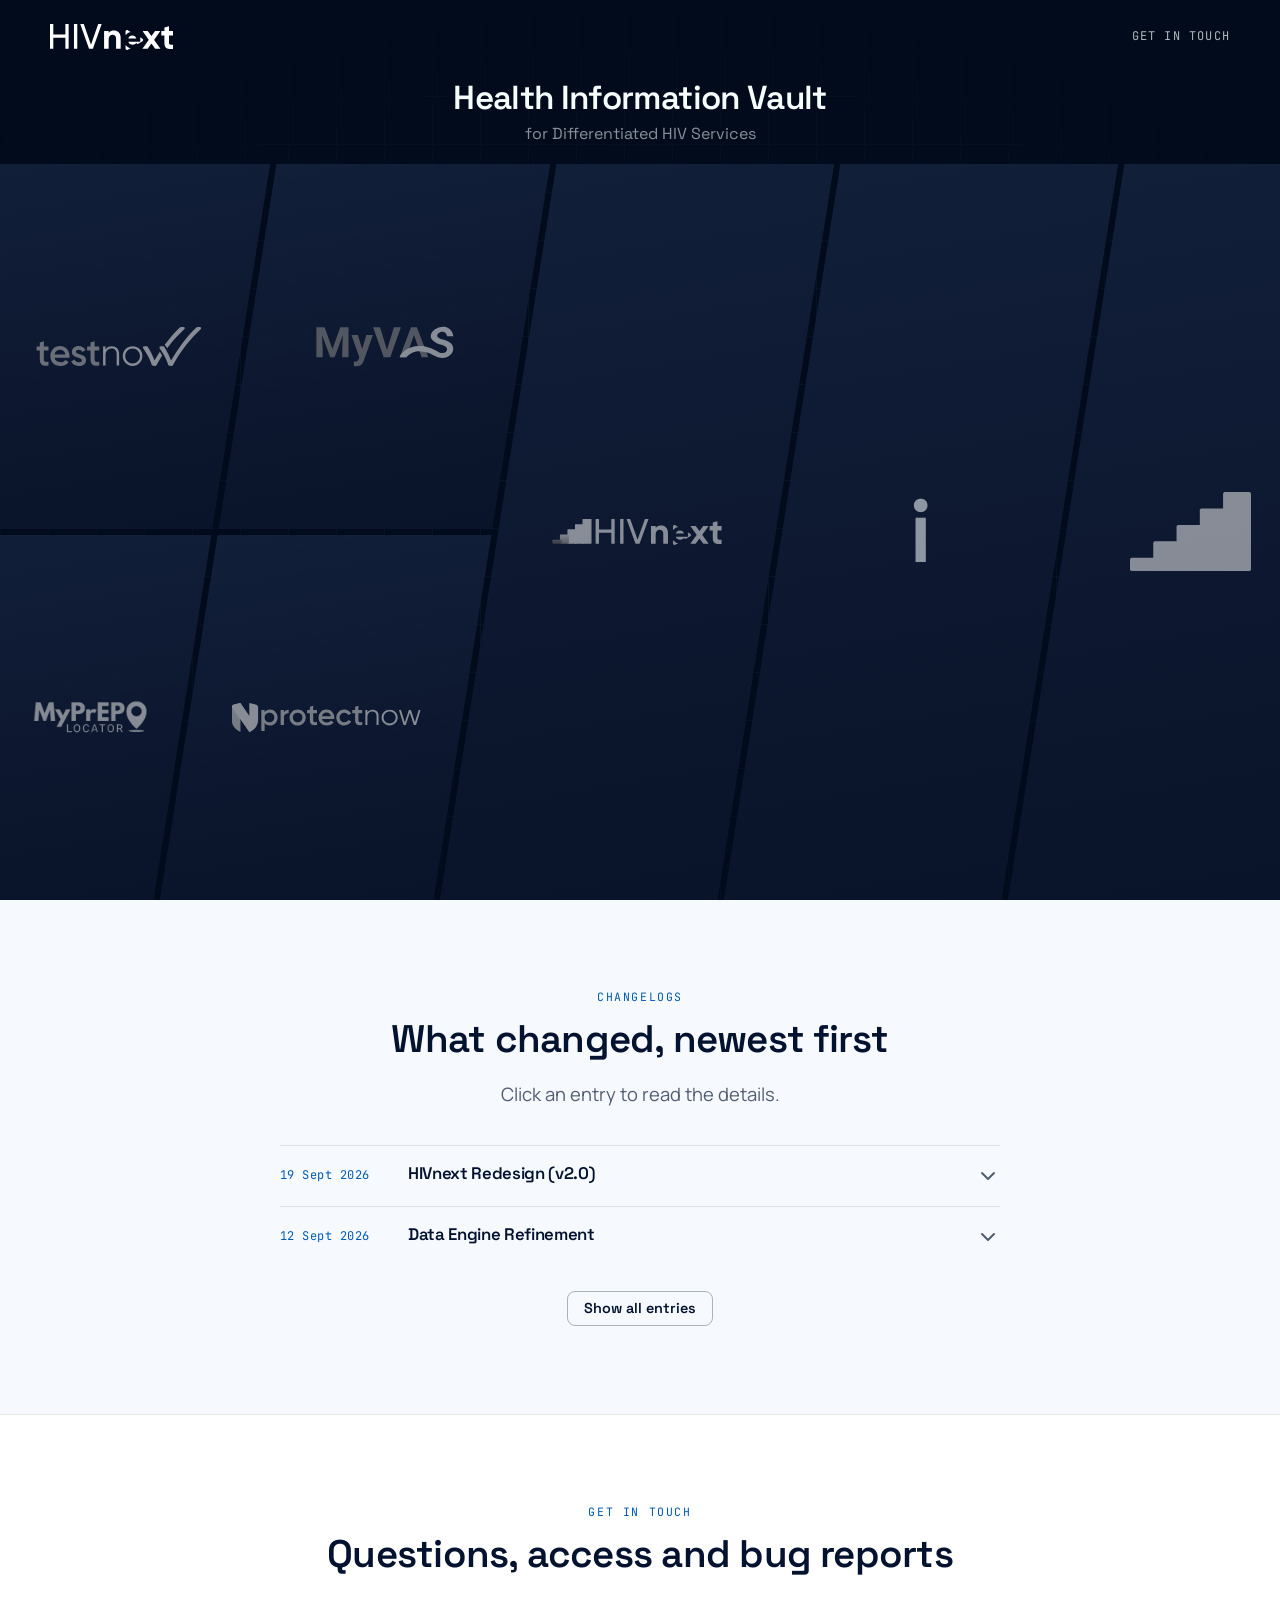
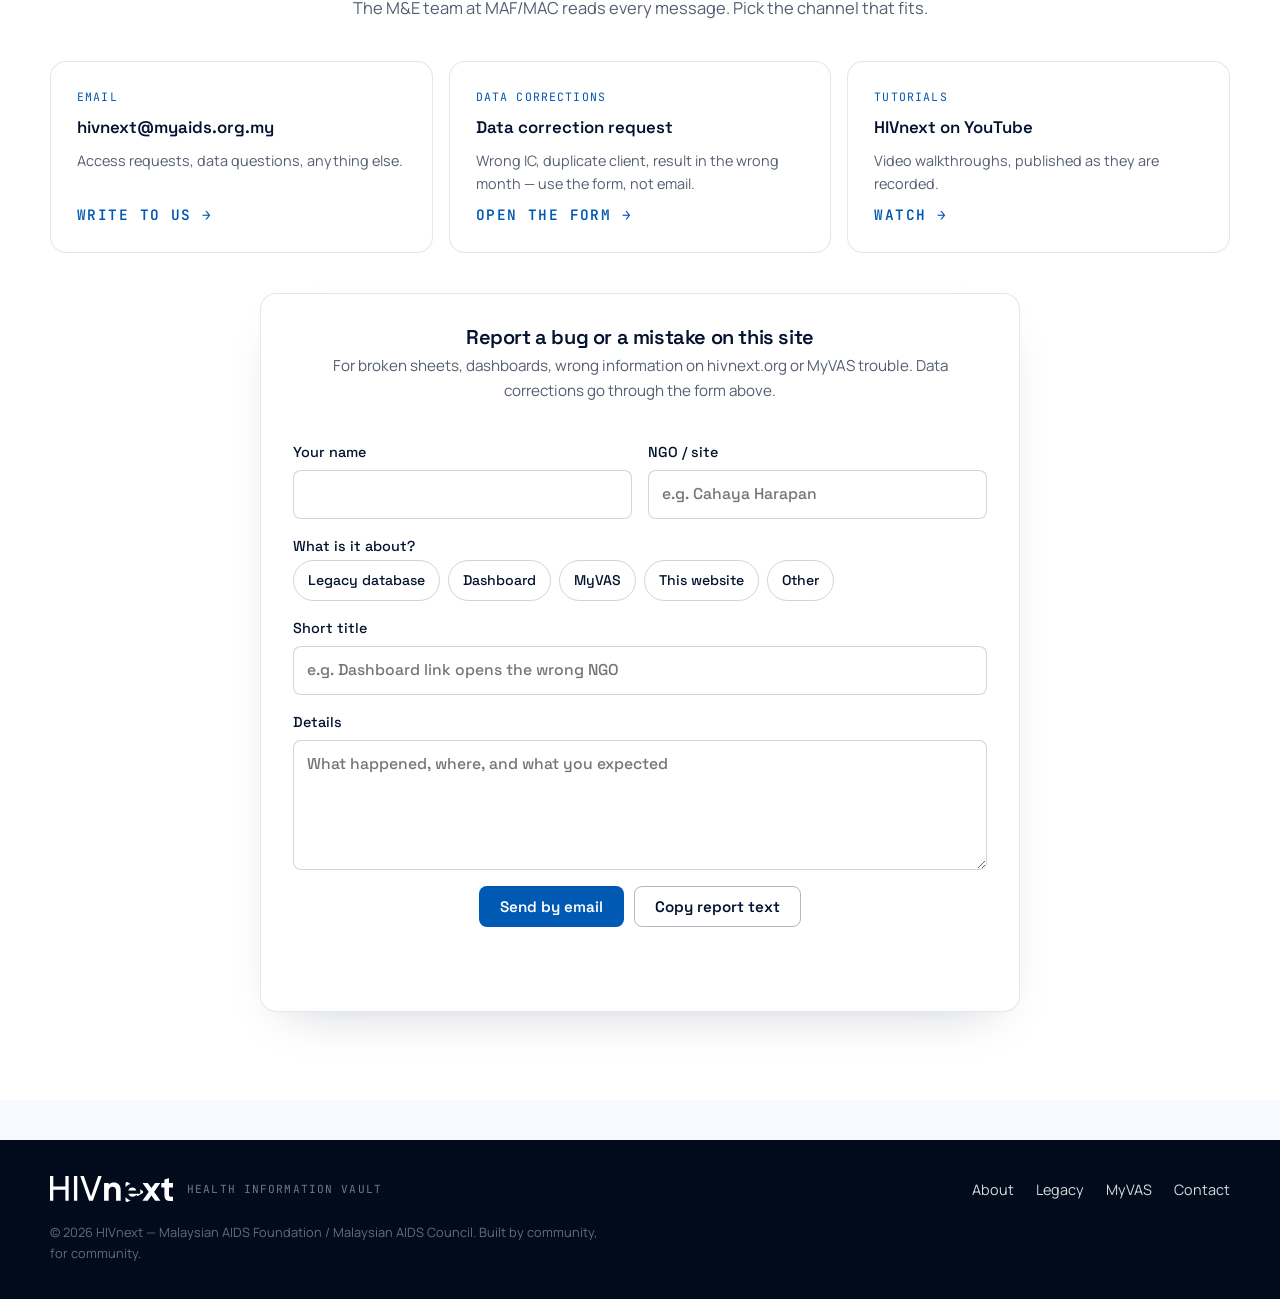
==== commit acbff834: "Add files via upload" ====
--- a/index.html
+++ b/index.html
@@ -1,3070 +1,159 @@
-<!DOCTYPE html>
+<!doctype html>
 <html lang="en">
 <head>
-<meta charset="UTF-8">
-<meta name="viewport" content="width=device-width, initial-scale=1.0">
-<title>HIVnext — Health Information Vault</title>
-<link rel="icon" type="image/svg+xml" href="data:image/svg+xml,%3Csvg%20xmlns%3D%22http%3A%2F%2Fwww.w3.org%2F2000%2Fsvg%22%20xmlns%3Axlink%3D%22http%3A%2F%2Fwww.w3.org%2F1999%2Fxlink%22%20viewBox%3D%220%200%20675.55%20439.98%22%3E%3Cdefs%3E%3ClinearGradient%20id%3D%22fv1%22%20x1%3D%22597.64%22%20y1%3D%220%22%20x2%3D%22597.64%22%20y2%3D%22439.98%22%20gradientUnits%3D%22userSpaceOnUse%22%3E%3Cstop%20offset%3D%220%22%20stop-color%3D%22%23c2f0c2%22%2F%3E%3Cstop%20offset%3D%221%22%20stop-color%3D%22%23a7e8a7%22%2F%3E%3C%2FlinearGradient%3E%3ClinearGradient%20id%3D%22fv2%22%20x1%3D%22467.71%22%20y1%3D%2291.66%22%20x2%3D%22467.71%22%20y2%3D%22439.98%22%20gradientUnits%3D%22userSpaceOnUse%22%3E%3Cstop%20offset%3D%220%22%20stop-color%3D%22%2395e088%22%2F%3E%3Cstop%20offset%3D%221%22%20stop-color%3D%22%2376d166%22%2F%3E%3C%2FlinearGradient%3E%3ClinearGradient%20id%3D%22fv3%22%20x1%3D%22337.78%22%20y1%3D%22183.32%22%20x2%3D%22337.78%22%20y2%3D%22439.98%22%20gradientUnits%3D%22userSpaceOnUse%22%3E%3Cstop%20offset%3D%220%22%20stop-color%3D%22%238de0f2%22%2F%3E%3Cstop%20offset%3D%221%22%20stop-color%3D%22%2363c9e3%22%2F%3E%3C%2FlinearGradient%3E%3ClinearGradient%20id%3D%22fv4%22%20x1%3D%22207.84%22%20y1%3D%22274.99%22%20x2%3D%22207.84%22%20y2%3D%22439.98%22%20gradientUnits%3D%22userSpaceOnUse%22%3E%3Cstop%20offset%3D%220%22%20stop-color%3D%22%232d89e5%22%2F%3E%3Cstop%20offset%3D%221%22%20stop-color%3D%22%230059b3%22%2F%3E%3C%2FlinearGradient%3E%3ClinearGradient%20id%3D%22fv5%22%20x1%3D%2277.91%22%20y1%3D%22366.65%22%20x2%3D%2277.91%22%20y2%3D%22439.98%22%20gradientUnits%3D%22userSpaceOnUse%22%3E%3Cstop%20offset%3D%220%22%20stop-color%3D%22%23004d99%22%2F%3E%3Cstop%20offset%3D%221%22%20stop-color%3D%22%23036%22%2F%3E%3C%2FlinearGradient%3E%3C%2Fdefs%3E%3Crect%20fill%3D%22url%28%23fv1%29%22%20x%3D%22519.73%22%20width%3D%22155.83%22%20height%3D%22439.98%22%20rx%3D%2210%22%20ry%3D%2210%22%2F%3E%3Crect%20fill%3D%22url%28%23fv2%29%22%20x%3D%22389.79%22%20y%3D%2291.66%22%20width%3D%22155.83%22%20height%3D%22348.32%22%20rx%3D%2210%22%20ry%3D%2210%22%2F%3E%3Crect%20fill%3D%22url%28%23fv3%29%22%20x%3D%22259.86%22%20y%3D%22183.32%22%20width%3D%22155.83%22%20height%3D%22256.65%22%20rx%3D%2210%22%20ry%3D%2210%22%2F%3E%3Crect%20fill%3D%22url%28%23fv4%29%22%20x%3D%22129.93%22%20y%3D%22274.99%22%20width%3D%22155.83%22%20height%3D%22164.99%22%20rx%3D%2210%22%20ry%3D%2210%22%2F%3E%3Crect%20fill%3D%22url%28%23fv5%29%22%20y%3D%22366.65%22%20width%3D%22155.83%22%20height%3D%2273.33%22%20rx%3D%2210%22%20ry%3D%2210%22%2F%3E%3C%2Fsvg%3E">
-<link rel="preconnect" href="https://fonts.googleapis.com">
-<link href="https://fonts.googleapis.com/css2?family=Nunito:wght@400;500;600;700;800&family=Poppins:wght@600;700;800&display=swap" rel="stylesheet">
-<style>
-:root {
-  --green:#76D166; --greenl:#95E088;
-  --sky:#63C9E3;   --skyl:#8DE0F2;
-  --blue:#0059B3;  --bluel:#2D89E5;
-  --royal:#003366; --royall:#004D99;
-  --mint:#A7E8A7;  --mintl:#C2F0C2;
-  --off:#f7fffe;
-  --amber:#F4A623;
-}
-*{box-sizing:border-box;margin:0;padding:0}
-html{scroll-behavior:smooth}
-body{font-family:'Nunito',sans-serif;background:var(--off);color:#111;font-size:16px;line-height:1.6}
-h1,h2,h3{font-family:'Poppins',sans-serif}
-a{text-decoration:none;color:inherit}
-
-/* ── NAVBAR ── */
-#navbar{position:fixed;top:0;left:0;width:100%;height:60px;background:rgba(255,255,255,.97);backdrop-filter:blur(12px);display:flex;align-items:center;justify-content:space-between;padding:0 24px;z-index:1000;box-shadow:0 1px 12px rgba(0,0,0,.08);box-sizing:border-box;overflow:hidden}
-.nb-brand{display:flex;align-items:center;gap:8px;cursor:pointer;min-width:0;flex-shrink:1}
-.nb-logo{height:22px;flex-shrink:0}
-.nb-right{display:flex;align-items:center;gap:8px;flex-shrink:0}
-.beta-pill{background:var(--blue);color:#fff;font-size:10px;font-weight:700;padding:2px 8px;border-radius:20px;font-family:'Poppins',sans-serif;letter-spacing:.5px}
-.nb-links{display:flex;gap:6px}
-.nb-links a{font-weight:600;font-size:13.5px;padding:6px 12px;border-radius:8px;color:#333;transition:background .2s,color .2s;cursor:pointer}
-.nb-links a:hover,.nb-links a.active{background:var(--blue);color:#fff}
-.nb-right{display:flex;align-items:center;gap:10px}
-.lang-toggle{display:flex;background:#eee;border-radius:20px;overflow:hidden}
-.lang-toggle button{border:none;background:transparent;padding:5px 13px;font-family:'Nunito',sans-serif;font-weight:700;font-size:12px;cursor:pointer;transition:background .2s,color .2s}
-.lang-toggle button.active{background:var(--blue);color:#fff;border-radius:20px}
-.btn-signin{background:var(--blue);color:#fff;border:none;padding:8px 18px;border-radius:20px;font-family:'Nunito',sans-serif;font-weight:700;font-size:13px;cursor:pointer;transition:background .2s}
-.btn-signin:hover{background:var(--royal)}
-.hamburger{display:none;flex-direction:column;gap:5px;cursor:pointer;padding:8px;border:none;background:none}
-.hamburger span{display:block;width:22px;height:2px;background:#333;transition:all .3s;border-radius:2px}
-.hamburger.open span:nth-child(1){transform:translateY(7px) rotate(45deg)}
-.hamburger.open span:nth-child(2){opacity:0}
-.hamburger.open span:nth-child(3){transform:translateY(-7px) rotate(-45deg)}
-
-/* mobile overlay */
-#mob-menu{display:none;position:fixed;inset:0;background:#fff;z-index:999;flex-direction:column;padding:80px 32px 40px;overflow-y:auto}
-#mob-menu.open{display:flex}
-.mob-link{display:flex;align-items:center;gap:12px;padding:16px 0;border-bottom:1px solid #eee;font-size:18px;font-weight:700;cursor:pointer;color:#111}
-.mob-link svg{width:22px;flex-shrink:0}
-.mob-bottom{margin-top:auto;padding-top:24px;display:flex;flex-direction:column;gap:12px}
-
-/* ── PAGES ── */
-.page{display:none;min-height:100vh;padding-top:60px}
-.page.active{display:block}
-
-/* ── BUTTONS ── */
-.btn{display:inline-flex;align-items:center;gap:8px;padding:11px 24px;border-radius:24px;font-family:'Nunito',sans-serif;font-weight:700;font-size:14px;cursor:pointer;border:none;transition:all .25s;text-decoration:none}
-.btn-green{background:var(--green);color:#003366}
-.btn-green:hover{background:var(--greenl);transform:translateY(-1px)}
-.btn-outline{background:transparent;color:#fff;border:2px solid rgba(255,255,255,.6)}
-.btn-outline:hover{background:rgba(255,255,255,.15)}
-.btn-blue{background:var(--blue);color:#fff}
-.btn-blue:hover{background:var(--royal)}
-.btn-dark{background:#111;color:#fff}
-.btn-dark:hover{background:#333}
-
-/* ── HERO (HOME) ── */
-#hero{background:linear-gradient(135deg,#001a40 0%,#003366 50%,#0059B3 100%);color:#fff;padding:100px 24px 80px;min-height:88vh;display:flex;align-items:center}
-.hero-inner{max-width:1200px;margin:0 auto;display:grid;grid-template-columns:1fr 1fr;gap:60px;align-items:center}
-.hero-tag{display:inline-block;background:rgba(118,209,102,.2);border:1px solid rgba(118,209,102,.4);color:var(--greenl);font-size:12px;font-weight:700;padding:4px 14px;border-radius:20px;margin-bottom:20px;letter-spacing:.5px;font-family:'Poppins',sans-serif}
-.hero-h1{font-size:clamp(2rem,4vw,3.2rem);line-height:1.15;margin-bottom:20px}
-.hero-h1 em{font-style:italic;color:var(--greenl);font-weight:800}
-.hero-sub{font-size:16px;opacity:.85;margin-bottom:36px;max-width:480px}
-.hero-btns{display:flex;gap:12px;flex-wrap:wrap}
-.preview-cards{display:flex;flex-direction:column;gap:14px}
-.prev-card{background:rgba(255,255,255,.07);border:1px solid rgba(255,255,255,.15);border-radius:16px;padding:16px 20px;display:flex;align-items:center;gap:14px;backdrop-filter:blur(6px);transition:transform .2s}
-.prev-card:hover{transform:translateX(6px)}
-.prev-icon{width:38px;height:38px;border-radius:10px;display:flex;align-items:center;justify-content:center;font-size:18px;flex-shrink:0}
-.prev-card:nth-child(1) .prev-icon{background:rgba(167,232,167,.2)}
-.prev-card:nth-child(2) .prev-icon{background:rgba(99,201,227,.2)}
-.prev-card:nth-child(3) .prev-icon{background:rgba(45,137,229,.2)}
-.prev-card h4{font-family:'Poppins',sans-serif;font-size:13px;color:#fff;margin-bottom:2px}
-.prev-card p{font-size:12px;opacity:.7;color:#ddd}
-
-/* ── SECTION COMMONS ── */
-.section{padding:80px 24px}
-.section-inner{max-width:1200px;margin:0 auto}
-.section-label{font-size:11px;font-weight:700;letter-spacing:1.5px;text-transform:uppercase;color:var(--blue);margin-bottom:10px;font-family:'Poppins',sans-serif}
-.section-title{font-size:clamp(1.6rem,3vw,2.4rem);color:var(--royal);margin-bottom:16px}
-.section-sub{color:#555;max-width:560px;line-height:1.7}
-
-/* ── ABOUT HIVNEXT (home) ── */
-#about-section{background:var(--off)}
-.about-grid{display:grid;grid-template-columns:1fr 1fr;gap:60px;align-items:center;margin-top:40px}
-.stats-grid{display:grid;grid-template-columns:1fr 1fr;gap:16px}
-.stat-card{background:#fff;border:1px solid #dde9ff;border-radius:14px;padding:24px;text-align:center}
-.stat-num{font-family:'Poppins',sans-serif;font-size:2rem;font-weight:800;color:var(--blue)}
-.stat-label{font-size:13px;color:#666;margin-top:4px}
-
-/* ── FEATURES ── */
-#features-section{background:#fff}
-.features-grid{display:grid;grid-template-columns:repeat(3,1fr);gap:20px;margin-top:40px}
-.feat-card{background:#fff;border:1.5px solid #e8eef8;border-radius:16px;padding:28px;transition:transform .2s,border-color .2s,box-shadow .2s}
-.feat-card:hover{transform:translateY(-4px);border-color:var(--sky);box-shadow:0 8px 30px rgba(99,201,227,.15)}
-.feat-icon{width:46px;height:46px;border-radius:12px;background:linear-gradient(135deg,var(--mintl),var(--skyl));display:flex;align-items:center;justify-content:center;font-size:22px;margin-bottom:16px}
-.feat-card h3{font-size:15px;color:var(--royal);margin-bottom:8px}
-.feat-card p{font-size:13.5px;color:#666;line-height:1.6}
-.feat-tag{display:inline-block;margin-top:12px;background:var(--off);color:var(--blue);border:1px solid #c5d8f5;font-size:11px;font-weight:700;padding:3px 10px;border-radius:12px}
-
-/* ── FAQ ── */
-#faq-section{background:var(--off)}
-.faq-list{max-width:760px;margin:40px auto 0;display:flex;flex-direction:column;gap:12px}
-.faq-item{border:1.5px solid #000;border-radius:14px;overflow:hidden;background:#fff;transition:all .2s}
-.faq-item.open,.faq-item:hover{background:#000 !important}
-.faq-q{width:100%;text-align:left;background:transparent;border:none;padding:18px 22px;display:flex;justify-content:space-between;align-items:center;cursor:pointer;font-family:'Nunito',sans-serif;font-size:15px;font-weight:700;color:#000;transition:color .2s}
-.faq-item:hover .faq-q{color:#fff !important}
-.faq-item.open .faq-q{color:#fff !important}
-.faq-q .faq-icon{width:26px;height:26px;border-radius:50%;background:#000;flex-shrink:0;display:flex;align-items:center;justify-content:center;transition:transform .3s;margin-left:12px}
-.faq-item.open .faq-q .faq-icon,.faq-item:hover .faq-q .faq-icon{background:#fff}
-.faq-icon svg{width:12px;height:12px;stroke:#fff;transition:stroke .2s}
-.faq-item.open .faq-icon svg,.faq-item:hover .faq-icon svg{stroke:#000}
-.faq-item.open .faq-q .faq-icon{transform:rotate(45deg)}
-.faq-a{display:none;padding:0 22px 18px;font-size:14px;line-height:1.7;color:#fff;text-align:left}
-.faq-item.open .faq-a{display:block}
-
-/* ── TUTORIALS BANNER ── */
-#tut-banner{background:linear-gradient(135deg,#001a40,#003366,#0059B3);color:#fff;padding:70px 24px;text-align:center}
-.pulse-dot{width:10px;height:10px;background:var(--green);border-radius:50%;display:inline-block;margin-right:8px;animation:pulse 2s infinite}
-@keyframes pulse{0%,100%{opacity:1;transform:scale(1)}50%{opacity:.5;transform:scale(1.4)}}
-
-/* ── PAGE 2: ABOUT ── */
-#about-hero{background:linear-gradient(135deg,#003d1f,#005a30,#007a44);color:#fff;padding:100px 24px 70px;text-align:center}
-.dhs-svg-wrap{margin:40px auto 0;max-width:520px}
-.intro-cards{display:grid;grid-template-columns:repeat(4,1fr);gap:16px;max-width:1100px;margin:50px auto 0;padding:0 24px}
-.intro-card{background:#fff;border:1.5px solid #dde9ff;border-radius:14px;padding:24px;text-align:center}
-.intro-card .ic-icon{font-size:28px;margin-bottom:10px}
-.intro-card h4{font-family:'Poppins',sans-serif;font-size:13px;color:var(--royal);margin-bottom:6px}
-.intro-card p{font-size:12px;color:#666}
-.component-section{padding:70px 24px;max-width:1200px;margin:0 auto}
-.comp-grid{display:grid;grid-template-columns:1fr 1fr;gap:60px;align-items:center}
-.comp-grid.reverse{direction:rtl}
-.comp-grid.reverse>*{direction:ltr}
-.kp-pills{display:grid;grid-template-columns:repeat(4,1fr);gap:10px;margin:20px 0}
-.kp-pill{border-radius:8px;padding:10px;text-align:center;font-size:12px;font-weight:700;font-family:'Poppins',sans-serif}
-.bullet-list{list-style:none;margin:16px 0}
-.bullet-list li{padding:6px 0;font-size:14px;color:#444;display:flex;gap:8px}
-.bullet-list li::before{content:"→";color:var(--green);font-weight:800;flex-shrink:0}
-.cert-badge{display:inline-flex;align-items:center;gap:8px;background:#fff9e6;border:1px solid var(--amber);border-radius:10px;padding:10px 16px;font-size:13px;font-weight:700;margin-top:12px}
-.gradient-divider{height:1px;background:linear-gradient(to right,transparent,rgba(194,240,194,.8),transparent);margin:20px 24px}
-.orgs-grid{display:grid;grid-template-columns:repeat(3,1fr);gap:16px;max-width:1100px;margin:0 auto;padding:40px 24px}
-.org-card{background:#fff;border:1.5px solid #dde9ff;border-radius:14px;padding:24px}
-.org-abbr{font-family:'Poppins',sans-serif;font-size:1.6rem;font-weight:800;color:var(--blue);margin-bottom:6px}
-.org-name{font-size:13px;font-weight:700;color:var(--royal);margin-bottom:4px}
-.org-desc{font-size:12.5px;color:#666}
-
-/* ── PAGE 3: LEGACY ── */
-/* Zone groups */
-#ngo-container{max-width:1100px;margin:0 auto;padding:20px 24px 70px;display:flex;flex-direction:column;gap:0}
-.zone-group{margin-bottom:48px}
-.zone-group-header{display:flex;align-items:center;gap:16px;margin-bottom:20px;position:sticky;top:60px;z-index:10;background:var(--off);padding:12px 0 10px}
-.zone-group-bar{width:4px;height:36px;border-radius:4px;flex-shrink:0}
-.zone-group-title{font-family:"Poppins",sans-serif;font-size:1.1rem;font-weight:800;color:var(--royal)}
-.zone-group-count{font-size:12px;font-weight:600;color:#888;margin-left:4px;align-self:flex-end;padding-bottom:2px}
-.zone-group-line{flex:1;height:1.5px;background:linear-gradient(to right,#e0e4ea,transparent)}
-.zone-ngo-grid{display:grid;grid-template-columns:repeat(4,1fr);gap:14px;justify-items:stretch}
-/* NGO cards */
-.ngo-card{background:#fff;border:1.5px solid #e0e4ea;border-radius:14px;padding:18px 16px;display:flex;flex-direction:column;gap:10px;min-width:0;box-sizing:border-box;transition:box-shadow .25s,border-color .25s,transform .25s;opacity:0;transform:translateY(28px)}
-.ngo-card.visible{opacity:1;transform:translateY(0)}
-.ngo-card:hover{box-shadow:0 8px 28px rgba(0,51,102,.10);border-color:#c5d8f5;transform:translateY(-3px)}
-.ngo-card-header{display:flex;align-items:center;gap:8px;min-width:0}
-.ngo-num{font-family:"Poppins",sans-serif;font-size:10px;font-weight:700;color:#bbb;flex-shrink:0}
-.ngo-name{font-family:"Poppins",sans-serif;font-size:13px;font-weight:700;color:var(--royal);min-width:0;overflow:hidden;text-overflow:ellipsis;white-space:nowrap}
-.ngo-actions{display:flex;gap:6px;flex-wrap:wrap}
-.ngo-db-btn{flex:1;min-width:0;display:flex;align-items:center;justify-content:center;gap:4px;padding:7px 6px;border-radius:8px;border:1.5px solid #000;background:#fff;color:#000;font-family:"Nunito",sans-serif;font-weight:700;font-size:11px;cursor:pointer;text-decoration:none;transition:background .15s,color .15s;white-space:nowrap;overflow:hidden}
-.ngo-db-btn:hover{background:#000;color:#fff}
-.ngo-dash-btn{flex:1;min-width:0;display:flex;align-items:center;justify-content:center;gap:4px;padding:7px 6px;border-radius:8px;border:none;background:var(--blue);color:#fff;font-family:"Nunito",sans-serif;font-weight:700;font-size:11px;cursor:pointer;text-decoration:none;transition:background .2s;white-space:nowrap;overflow:hidden}
-.ngo-dash-btn:hover{background:var(--royal)}
-@media(max-width:1000px){}
-@media(max-width:700px){}
-@media(max-width:500px){
-  .zone-ngo-grid{grid-template-columns:1fr}
-  .ngo-card{flex-direction:row;align-items:center;padding:14px 16px;gap:14px}
-  .ngo-card-header{flex:1;min-width:0}
-  .ngo-name{white-space:normal;font-size:14px}
-  .ngo-actions{flex-direction:column;gap:6px;flex-shrink:0;min-width:104px}
-  .ngo-db-btn,.ngo-dash-btn{width:100%;font-size:12px;padding:8px 10px;white-space:nowrap;justify-content:center}
-}
-#legacy-hero{background:linear-gradient(135deg,#e8eaed,#f0f2f5,#dfe3e8);color:#1a1b1e;padding:100px 24px 60px;text-align:center;width:100%;overflow-x:hidden}
-.legacy-warning{display:flex;align-items:flex-start;gap:12px;background:#fff8e6;border:2px solid #e6a817;border-radius:12px;padding:16px 20px;margin:28px auto;max-width:680px;font-size:14px;color:#5a3a00;line-height:1.6}
-
-/* ── PAGE 4: TUTORIALS ── */
-/* ── TRAINING GUIDE (Tutorials page) ── */
-#legacy-guide{padding:60px 24px 80px;max-width:1100px;margin:0 auto}
-.guide-header{text-align:center;margin-bottom:48px}
-.guide-badge{display:inline-flex;align-items:center;gap:8px;background:linear-gradient(135deg,rgba(118,209,102,.15),rgba(99,201,227,.15));border:1.5px solid rgba(99,201,227,.4);color:var(--blue);font-size:11px;font-weight:700;padding:5px 14px;border-radius:20px;margin-bottom:16px;font-family:"Poppins",sans-serif;letter-spacing:.5px}
-.guide-title{font-family:"Poppins",sans-serif;font-size:clamp(1.6rem,3vw,2.2rem);color:var(--royal);margin-bottom:12px}
-.guide-subtitle{color:#666;font-size:15px;max-width:640px;margin:0 auto;line-height:1.7}
-
-/* Benefit cards */
-.benefit-cards{display:grid;grid-template-columns:repeat(3,1fr);gap:16px;margin-bottom:48px}
-@media(max-width:700px){.benefit-cards{grid-template-columns:1fr;gap:12px}}
-.benefit-card{background:#fff;border:1.5px solid #e0e4ea;border-radius:14px;padding:22px;transition:transform .25s,box-shadow .25s,border-color .25s;opacity:0;transform:translateY(24px)}
-.benefit-card.visible{opacity:1;transform:translateY(0)}
-.benefit-card:hover{transform:translateY(-4px);box-shadow:0 8px 28px rgba(0,51,102,.09);border-color:var(--sky)}
-.benefit-icon{width:42px;height:42px;border-radius:11px;display:flex;align-items:center;justify-content:center;font-size:20px;margin-bottom:14px}
-.benefit-card h4{font-family:"Poppins",sans-serif;font-size:13px;color:var(--royal);margin-bottom:6px}
-.benefit-card p{font-size:13px;color:#666;line-height:1.6}
-
-/* Architecture section */
-.arch-section{background:linear-gradient(135deg,#001a40,#003366,#004080);border-radius:20px;padding:40px;margin-bottom:48px;color:#fff;opacity:0;transform:translateY(24px);transition:opacity .5s,transform .5s}
-.arch-section.visible{opacity:1;transform:translateY(0)}
-.arch-label{font-size:11px;font-weight:700;letter-spacing:1.5px;text-transform:uppercase;color:var(--skyl);margin-bottom:8px;font-family:"Poppins",sans-serif}
-.arch-title{font-family:"Poppins",sans-serif;font-size:1.4rem;margin-bottom:12px}
-.arch-desc{opacity:.8;font-size:14px;line-height:1.7;max-width:680px;margin-bottom:28px}
-.arch-flow{display:flex;align-items:center;gap:12px;flex-wrap:wrap;margin-bottom:32px}
-.arch-node{background:rgba(255,255,255,.1);border:1.5px solid rgba(255,255,255,.2);border-radius:10px;padding:10px 16px;font-size:12px;font-weight:700;font-family:"Poppins",sans-serif;white-space:nowrap}
-.arch-arrow{color:var(--greenl);font-size:18px;font-weight:700}
-.arch-node.highlight{background:rgba(118,209,102,.2);border-color:rgba(118,209,102,.5);color:var(--greenl)}
-
-/* Metrics table */
-.metrics-table-wrap{width:100%;overflow-x:auto;-webkit-overflow-scrolling:touch;border-radius:12px}
-.metrics-table{width:100%;min-width:480px;border-collapse:separate;border-spacing:0;border-radius:12px;overflow:hidden;font-size:13.5px}
-.metrics-table thead tr{background:rgba(255,255,255,.12)}
-.metrics-table th{padding:13px 16px;text-align:left;font-family:"Poppins",sans-serif;font-size:11px;font-weight:700;letter-spacing:.5px;color:rgba(255,255,255,.7);text-transform:uppercase;white-space:nowrap}
-.metrics-table td{padding:12px 14px;border-top:1px solid rgba(255,255,255,.08);font-size:12.5px;vertical-align:top}
-.metrics-table tbody tr:hover{background:rgba(255,255,255,.05)}
-.metrics-table .metric-name{font-weight:700;color:rgba(255,255,255,.9);white-space:nowrap}
-.metrics-table .metric-old{color:rgba(255,100,100,.85)}
-.metrics-table .metric-new{color:var(--greenl);font-weight:700}
-.metrics-table .metric-gain{background:rgba(118,209,102,.15);color:var(--greenl);font-weight:800;padding:3px 10px;border-radius:20px;font-size:11px;white-space:nowrap;font-family:"Poppins",sans-serif}
-
-/* Tab workflow */
-.workflow-section{margin-bottom:48px}
-.workflow-label{font-size:11px;font-weight:700;letter-spacing:1.5px;text-transform:uppercase;color:var(--blue);margin-bottom:8px;font-family:"Poppins",sans-serif}
-.workflow-title{font-family:"Poppins",sans-serif;font-size:1.5rem;color:var(--royal);margin-bottom:6px}
-.workflow-desc{color:#666;font-size:14px;margin-bottom:24px}
-.tab-bar{display:flex;gap:0;background:#f0f4fa;border-radius:14px;padding:5px;margin-bottom:0;flex-wrap:wrap;gap:4px}
-.tab-btn{flex:1;min-width:80px;padding:10px 14px;border:none;background:transparent;border-radius:10px;font-family:"Nunito",sans-serif;font-weight:700;font-size:13px;cursor:pointer;color:#666;transition:all .2s;white-space:nowrap}
-.tab-btn.active{background:#fff;color:var(--royal);box-shadow:0 2px 8px rgba(0,51,102,.1)}
-.tab-content{display:none;background:#fff;border:1.5px solid #e0e4ea;border-radius:0 14px 14px 14px;padding:28px;margin-top:-4px;animation:fadeTab .25s ease}
-.tab-content.active{display:block}
-@keyframes fadeTab{from{opacity:0;transform:translateY(6px)}to{opacity:1;transform:translateY(0)}}
-.tab-notice{display:flex;align-items:flex-start;gap:12px;background:#fff8e1;border:1.5px solid #ffe082;border-radius:10px;padding:14px 16px;margin-bottom:20px;font-size:13.5px;color:#7a5800}
-.tab-notice.info{background:#e8f4fd;border-color:#90caf9;color:#0d4f8c}
-.tab-notice.success{background:#edfaf2;border-color:#a5d6a7;color:#1b5e20}
-.tab-step{display:flex;gap:14px;margin-bottom:16px;align-items:flex-start}
-.tab-step-num{width:28px;height:28px;border-radius:50%;background:var(--blue);color:#fff;font-family:"Poppins",sans-serif;font-weight:700;font-size:12px;display:flex;align-items:center;justify-content:center;flex-shrink:0;margin-top:1px}
-.tab-step-body{flex:1}
-.tab-step-body strong{font-family:"Poppins",sans-serif;font-size:13.5px;color:var(--royal);display:block;margin-bottom:3px}
-.tab-step-body p{font-size:13.5px;color:#555;line-height:1.6;margin:0}
-.coral{color:#ff7f50;font-weight:700}
-
-/* Image gallery */
-.guide-gallery{display:grid;grid-template-columns:repeat(auto-fill,minmax(200px,1fr));gap:12px;margin:20px 0}
-.guide-gallery-img{width:100%;border-radius:10px;border:1.5px solid #e0e4ea;object-fit:cover;cursor:pointer;transition:transform .2s,box-shadow .2s;aspect-ratio:16/9;background:#f5f7fa}
-.guide-gallery-img:hover{transform:scale(1.02);box-shadow:0 6px 20px rgba(0,0,0,.12)}
-.guide-img-placeholder{aspect-ratio:16/9;border:2px dashed #c5d8f5;border-radius:10px;display:flex;flex-direction:column;align-items:center;justify-content:center;gap:6px;color:#aac;background:#f8faff;cursor:pointer;transition:border-color .2s}
-.guide-img-placeholder:hover{border-color:var(--blue)}
-.guide-img-placeholder span{font-size:12px;font-weight:600;font-family:"Poppins",sans-serif;color:#7a96be}
-
-/* PDF viewer */
-.pdf-slot{margin-top:20px;border:1.5px solid #e0e4ea;border-radius:12px;overflow:hidden}
-.pdf-slot-header{background:#f8faff;padding:10px 14px;display:flex;align-items:center;justify-content:space-between;border-bottom:1.5px solid #e0e4ea;gap:8px;flex-wrap:wrap}
-.pdf-slot-title{font-family:"Poppins",sans-serif;font-size:13px;font-weight:700;color:var(--royal);display:flex;align-items:center;gap:8px;flex:1;min-width:0}
-.pdf-fullscreen-btn{display:inline-flex;align-items:center;gap:5px;background:var(--royal);color:#fff;border:none;border-radius:8px;padding:6px 12px;font-size:11px;font-weight:700;font-family:"Nunito",sans-serif;cursor:pointer;white-space:nowrap;text-decoration:none;transition:background .2s;flex-shrink:0}
-.pdf-fullscreen-btn:hover{background:var(--blue)}
-.pdf-slot iframe{width:100%;height:500px;border:none;display:block}
-.pdf-placeholder{height:200px;display:flex;flex-direction:column;align-items:center;justify-content:center;gap:8px;background:#f8faff;color:#aaa}
-.pdf-placeholder span{font-size:13px;font-family:"Poppins",sans-serif;font-weight:600;color:#7a96be}
-
-/* Lightbox */
-#guide-lightbox{display:none;position:fixed;inset:0;background:rgba(0,0,0,.85);z-index:2000;align-items:center;justify-content:center;padding:20px}
-#guide-lightbox.open{display:flex}
-#guide-lightbox img{max-width:90vw;max-height:85vh;border-radius:12px;object-fit:contain;box-shadow:0 20px 60px rgba(0,0,0,.5)}
-#guide-lightbox-close{position:fixed;top:20px;right:28px;color:#fff;font-size:32px;cursor:pointer;font-weight:300;line-height:1;z-index:2001}
-
-@media(max-width:900px){.arch-flow{flex-direction:column;align-items:flex-start}}
-@media(max-width:560px){.tab-btn{font-size:11px;padding:8px 8px}}
-
-#tut-hero{background:linear-gradient(135deg,#1a0533,#2d1060,#3d1a80);color:#fff;padding:100px 24px 60px;text-align:center}
-.tut-cards{display:grid;grid-template-columns:repeat(3,1fr);gap:20px;max-width:1000px;margin:40px auto;padding:0 24px}
-.tut-card{background:var(--off);border:1.5px solid #e0e4ea;border-radius:14px;padding:28px;transition:border-color .2s,box-shadow .2s}
-.tut-card:hover{border-color:var(--sky)}
-.tut-card h3{font-family:'Poppins',sans-serif;font-size:15px;color:var(--royal);margin-bottom:8px}
-.tut-card p{font-size:13px;color:#666}
-.tut-card-clickable{cursor:pointer;transition:border-color .25s,box-shadow .25s,transform .2s}
-.tut-card-clickable:hover{border-color:var(--blue);box-shadow:0 6px 24px rgba(0,89,179,.1);transform:translateY(-2px)}
-.tut-card-trigger{display:flex;align-items:center;justify-content:space-between;gap:16px;cursor:pointer}
-.tut-card-chevron{width:28px;height:28px;border-radius:50%;background:var(--blue);display:flex;align-items:center;justify-content:center;flex-shrink:0;transition:background .2s}
-.tut-card-chevron svg{width:14px;height:14px;stroke:#fff}
-.tut-card-clickable:hover .tut-card-chevron{background:var(--royal)}
-.live-badge{display:inline-block;margin-top:12px;background:#edfaf2;color:#1a7a4a;border:1px solid #a5d6a7;font-size:11px;font-weight:700;padding:3px 10px;border-radius:12px}
-
-/* Managers Guide Modal */
-/* ── GUIDE INLINE VIEW ── */
-#tut-main{transition:opacity .25s}
-#tut-guide-view{display:none;animation:pageIn .32s cubic-bezier(0.22,1,0.36,1) both;padding:0 24px;overflow-x:hidden}
-#tut-guide-view.active{display:block}
-#legacy-guide-inner{max-width:1100px;margin:0 auto;overflow-x:hidden}
-@media(max-width:700px){#tut-guide-view{padding:0 16px}}
-.guide-back-btn{display:inline-flex;align-items:center;gap:8px;background:var(--off);border:1.5px solid #dde9ff;color:var(--royal);padding:10px 20px;border-radius:24px;font-family:"Nunito",sans-serif;font-weight:700;font-size:14px;cursor:pointer;margin:20px 24px 16px;transition:all .2s;position:relative;z-index:1}
-.guide-back-btn:hover{background:#fff;border-color:var(--blue);color:var(--blue)}
-.wip-badge{display:inline-block;margin-top:12px;background:#f3eaff;color:#6e36c9;border:1px solid #d4b8f5;font-size:11px;font-weight:700;padding:3px 10px;border-radius:12px}
-.progress-list{max-width:680px;margin:0 auto 60px;padding:0 24px;display:flex;flex-direction:column;gap:14px}
-.prog-item{display:flex;align-items:center;gap:14px;background:#fff;border:1.5px solid #e0e4ea;border-radius:12px;padding:14px 18px}
-.prog-icon{width:26px;height:26px;border-radius:50%;display:flex;align-items:center;justify-content:center;flex-shrink:0;font-size:13px}
-.prog-label{font-size:14px;font-weight:600;color:#333}
-.prog-done .prog-icon{background:var(--green);color:#fff}
-.prog-inprog .prog-icon{background:var(--sky);color:#fff}
-.prog-upcoming .prog-icon{background:#e0e4ea;color:#666}
-
-/* ── PAGE 5: LOGIN ── */
-#page-login{background:linear-gradient(160deg,var(--mintl) 0%,var(--off) 60%);position:relative;overflow:hidden;min-height:100vh;display:none;padding-top:60px;box-sizing:border-box}
-#page-login.active{display:flex;flex-direction:column;align-items:center;justify-content:center}
-.blob{position:absolute;border-radius:50%;filter:blur(60px);opacity:.35;pointer-events:none}
-.blob1{width:320px;height:320px;background:var(--green);top:-80px;left:-80px}
-.blob2{width:280px;height:280px;background:var(--sky);bottom:-60px;right:-60px}
-.login-card{background:#fff;border-radius:22px;box-shadow:0 20px 60px rgba(0,51,102,.12);padding:44px 40px;max-width:400px;width:calc(100% - 48px);z-index:1;text-align:center;box-sizing:border-box}
-.login-coming{background:linear-gradient(135deg,#003366,#0059B3);color:#fff;border-radius:12px;padding:12px 20px;font-family:'Poppins',sans-serif;font-weight:700;margin:20px 0;font-size:15px}
-.login-field{width:100%;border:1.5px solid #dde9ff;border-radius:10px;padding:12px 16px;font-size:14px;margin-bottom:12px;font-family:'Nunito',sans-serif;opacity:.5;cursor:not-allowed;background:#f9f9f9}
-.login-submit{width:100%;padding:13px;border-radius:24px;border:none;background:#0059B3;color:#fff;font-family:'Poppins',sans-serif;font-weight:700;font-size:14px;opacity:.4;cursor:not-allowed;margin-bottom:20px}
-.login-divider{font-size:12px;color:#aaa;margin:16px 0;display:flex;align-items:center;gap:10px}
-.login-divider::before,.login-divider::after{content:'';flex:1;height:1px;background:#eee}
-.legacy-login-btn{display:flex;align-items:center;justify-content:center;gap:10px;width:100%;border:1.5px solid #dde9ff;border-radius:12px;padding:12px;cursor:pointer;font-family:'Nunito',sans-serif;font-weight:700;font-size:14px;color:#333;background:#fafafa;transition:border-color .2s}
-.legacy-login-btn:hover{border-color:var(--blue)}
-.login-notice{margin-top:20px;font-size:12px;color:#888;line-height:1.6}
-.login-notice a{color:var(--blue);font-weight:700}
-
-/* ── PAGE 6: CHANGELOGS ── */
-#cl-hero{background:linear-gradient(135deg,#003366,#0059B3);color:#fff;padding:80px 24px 50px;text-align:center}
-.cl-legend{display:flex;justify-content:center;gap:24px;margin:20px 0;flex-wrap:wrap}
-.cl-legend-item{display:flex;align-items:center;gap:8px;font-size:13px;font-weight:600}
-.cl-dot{width:10px;height:10px;border-radius:50%;flex-shrink:0}
-.timeline{max-width:800px;margin:0 auto;padding:50px 24px;position:relative}
-.timeline::before{content:'';position:absolute;left:20px;top:0;bottom:0;width:3px;background:linear-gradient(to bottom,var(--green),var(--blue));border-radius:2px}
-.tl-entry{position:relative;padding-left:56px;margin-bottom:36px}
-.tl-dot{position:absolute;left:10px;top:4px;width:22px;height:22px;border-radius:50%;border:3px solid #fff;box-shadow:0 0 0 2px currentColor}
-.tl-date{font-family:'Poppins',sans-serif;font-weight:700;font-size:13px;color:#888;margin-bottom:4px}
-.tl-title{font-family:'Poppins',sans-serif;font-size:15px;font-weight:700;color:var(--royal);margin-bottom:4px}
-.tl-desc{font-size:13.5px;color:#555}
-.tl-badge{display:inline-block;font-size:11px;font-weight:700;padding:2px 10px;border-radius:12px;margin-left:10px;vertical-align:middle}
-.badge-done{background:#e7f9e4;color:#2d7a24}
-.badge-prog{background:#e4f5fb;color:#1a7a94}
-.badge-upcoming{background:#fff5e4;color:#8a5000}
-
-/* ── PAGE 7: CONTACT ── */
-#contact-hero{background:linear-gradient(135deg,#003366,#005a30);color:#fff;padding:80px 24px 50px;text-align:center}
-.contact-grid{display:grid;grid-template-columns:1fr 1fr;gap:20px;max-width:900px;margin:50px auto;padding:0 24px}
-.contact-card{background:#fff;border:1.5px solid #dde9ff;border-radius:16px;padding:28px}
-.contact-card .cc-icon{font-size:28px;margin-bottom:12px}
-.contact-card h3{font-family:'Poppins',sans-serif;font-size:15px;color:var(--royal);margin-bottom:8px}
-.contact-card p{font-size:13.5px;color:#666;margin-bottom:12px}
-.contact-card a{color:var(--blue);font-weight:700;word-break:break-all}
-
-/* ── PAGE 8: ADMIN ── */
-#page-admin{background:#f4f6fb;min-height:100vh;padding-top:60px;display:none}
-#page-admin.active{display:block}
-.admin-header{background:linear-gradient(135deg,#001a40,#003366);color:#fff;padding:40px 24px}
-.admin-inner{max-width:1100px;margin:0 auto;padding:32px 24px}
-.admin-tabs{display:flex;gap:8px;flex-wrap:wrap;margin-bottom:28px}
-.admin-tab{padding:8px 20px;border-radius:20px;border:1.5px solid #d0d8ea;background:#fff;font-weight:700;font-size:13px;cursor:pointer;font-family:'Nunito',sans-serif;transition:all .2s;color:#333}
-.admin-tab.active{background:var(--blue);color:#fff;border-color:var(--blue)}
-.admin-panel{display:none}
-.admin-panel.active{display:block}
-.admin-card{background:#fff;border:1.5px solid #dde9ff;border-radius:16px;padding:24px;margin-bottom:20px}
-.admin-card h3{font-family:'Poppins',sans-serif;font-size:14px;color:var(--royal);margin-bottom:16px;padding-bottom:10px;border-bottom:1px solid #eee}
-.form-row{display:grid;grid-template-columns:1fr 1fr;gap:12px;margin-bottom:12px}
-.form-group{display:flex;flex-direction:column;gap:5px}
-.form-group label{font-size:12px;font-weight:700;color:#555;text-transform:uppercase;letter-spacing:.5px}
-.form-group input,.form-group textarea,.form-group select{border:1.5px solid #dde9ff;border-radius:8px;padding:9px 12px;font-family:'Nunito',sans-serif;font-size:13.5px;color:#111;outline:none;transition:border-color .2s;width:100%}
-.form-group input:focus,.form-group textarea:focus,.form-group select:focus{border-color:var(--blue)}
-.form-group textarea{min-height:80px;resize:vertical}
-.admin-add-btn{background:var(--green);color:var(--royal);border:none;padding:9px 20px;border-radius:20px;font-family:'Nunito',sans-serif;font-weight:700;font-size:13px;cursor:pointer;transition:background .2s}
-.admin-add-btn:hover{background:var(--greenl)}
-.admin-save-btn{background:var(--blue);color:#fff;border:none;padding:10px 20px;border-radius:10px;font-family:'Nunito',sans-serif;font-weight:700;font-size:13px;cursor:pointer;transition:background .2s;margin-top:12px}
-.admin-save-btn:hover{background:var(--royal)}
-.admin-export-btn{background:var(--blue);color:#fff;border:none;padding:10px 20px;border-radius:10px;font-family:'Nunito',sans-serif;font-weight:700;font-size:13px;cursor:pointer}
-.admin-import-btn{background:#fff;color:#111;border:1.5px solid #c0c0c0;padding:10px 20px;border-radius:10px;font-family:'Nunito',sans-serif;font-weight:700;font-size:13px;cursor:pointer}
-.entry-row{display:flex;align-items:flex-start;gap:10px;padding:10px 0;border-bottom:1px solid #f0f2f6}
-.entry-row:last-child{border-bottom:none}
-.entry-info{flex:1;font-size:13.5px}
-.entry-del{background:#fff0f0;color:#c0392b;border:none;border-radius:8px;padding:5px 12px;font-size:12px;font-weight:700;cursor:pointer;flex-shrink:0}
-.entry-del:hover{background:#ffe0e0}
-.admin-login-screen{display:flex;flex-direction:column;align-items:center;justify-content:center;min-height:80vh;gap:16px}
-.admin-login-screen h2{font-family:'Poppins',sans-serif;color:var(--royal)}
-.admin-pw-input{border:1.5px solid #dde9ff;border-radius:10px;padding:11px 16px;font-family:'Nunito',sans-serif;font-size:15px;width:280px;outline:none}
-.admin-pw-input:focus{border-color:var(--blue)}
-.admin-pw-btn{background:var(--blue);color:#fff;border:none;padding:11px 28px;border-radius:20px;font-family:'Nunito',sans-serif;font-weight:700;font-size:14px;cursor:pointer}
-.logo-preview{max-height:50px;margin:12px 0;border-radius:6px;border:1px solid #eee;padding:4px}
-#logo-upload-input{display:none}
-
-/* ── FOOTER ── */
-.site-footer{background:#001f3f;color:#ccc;padding:60px 0 0}
-.footer-grid{max-width:1200px;margin:0 auto;display:grid;grid-template-columns:1.5fr 1fr 1fr;gap:40px;padding:0 40px 40px}
-.footer-brand{color:#fff;font-family:'Poppins',sans-serif;font-size:1.1rem;font-weight:700;margin-bottom:10px;display:flex;align-items:center}
-.footer-blurb{font-size:13px;line-height:1.7;margin-bottom:16px}
-.footer-col h4{font-family:'Poppins',sans-serif;font-size:13px;color:#fff;margin-bottom:14px;text-transform:uppercase;letter-spacing:.8px}
-.footer-col a{display:block;font-size:13px;color:#aaa;margin-bottom:8px;cursor:pointer;transition:color .2s}
-.footer-col a:hover{color:#fff}
-/* Partner logos strip */
-.footer-partners{background:linear-gradient(135deg,#eaf4fd 0%,#f0faf8 50%,#edfaf2 100%);padding:28px 40px;margin:0;width:100%}
-.footer-partners-label{font-size:11px;font-weight:700;letter-spacing:1.5px;text-transform:uppercase;color:#7aabb0;margin-bottom:18px;font-family:'Poppins',sans-serif;text-align:center}
-.footer-partners-row{display:flex;align-items:center;justify-content:center;gap:32px;flex-wrap:wrap}
-.partner-logo-slot{display:flex;flex-direction:column;align-items:center;gap:6px;text-decoration:none;transition:transform .25s,opacity .25s,box-shadow .25s;opacity:1}
-.partner-logo-slot:hover{transform:translateY(-4px)}
-.partner-logo-img{height:40px;width:140px;object-fit:contain;border-radius:6px}
-.partner-logo-placeholder{height:40px;width:140px;border:1.5px dashed #a8bfe0;border-radius:8px;display:flex;align-items:center;justify-content:center;padding:0 12px;cursor:pointer;transition:border-color .2s;background:rgba(255,255,255,.6)}
-.partner-logo-placeholder:hover{border-color:#5a82c0;background:rgba(255,255,255,.9)}
-.partner-logo-placeholder span{font-family:'Poppins',sans-serif;font-size:11px;color:#7a96be;font-weight:600}
-.footer-bottom{border-top:1px solid rgba(99,201,163,.25);padding:16px 40px;text-align:center;font-size:12.5px;color:#7aabb0;background:linear-gradient(135deg,#eaf4fd 0%,#f0faf8 50%,#edfaf2 100%)}
-.footer-bottom span{color:#76D166;font-weight:700}
-
-/* ══════════════════════════════════════════════
-   SITE-WIDE ANIMATIONS
-   All wrapped in prefers-reduced-motion guard
-   ══════════════════════════════════════════════ */
-
-/* Page fade-in transition */
-@keyframes pageIn{from{opacity:0;transform:translateY(12px)}to{opacity:1;transform:translateY(0)}}
-.page.active{animation:pageIn .32s cubic-bezier(0.22,1,0.36,1) both}
-
-/* Mobile menu slide in */
-@keyframes menuSlideIn{from{opacity:0;transform:translateY(-16px)}to{opacity:1;transform:translateY(0)}}
-#mob-menu.open{animation:menuSlideIn .28s cubic-bezier(0.22,1,0.36,1) both}
-.mob-link{opacity:0;transform:translateX(-12px);transition:opacity .25s,transform .25s}
-#mob-menu.open .mob-link:nth-child(1){opacity:1;transform:none;transition-delay:.05s}
-#mob-menu.open .mob-link:nth-child(2){opacity:1;transform:none;transition-delay:.10s}
-#mob-menu.open .mob-link:nth-child(3){opacity:1;transform:none;transition-delay:.15s}
-#mob-menu.open .mob-link:nth-child(4){opacity:1;transform:none;transition-delay:.20s}
-#mob-menu.open .mob-link:nth-child(5){opacity:1;transform:none;transition-delay:.25s}
-#mob-menu.open .mob-link:nth-child(6){opacity:1;transform:none;transition-delay:.30s}
-
-/* Button press tactile effect */
-.btn:active,.btn-signin:active,.admin-save-btn:active,.admin-add-btn:active{transform:scale(.97)}
-
-/* Card hover consistency — all cards get lift */
-.stat-card{transition:transform .22s,box-shadow .22s,border-color .22s}
-.stat-card:hover{transform:translateY(-3px);box-shadow:0 8px 24px rgba(0,89,179,.1)}
-.intro-card{transition:transform .22s,box-shadow .22s,border-color .22s}
-.intro-card:hover{transform:translateY(-3px);box-shadow:0 8px 24px rgba(0,89,179,.08);border-color:var(--sky)}
-.org-card{transition:transform .22s,box-shadow .22s,border-color .22s}
-.org-card:hover{transform:translateY(-3px);box-shadow:0 8px 24px rgba(0,89,179,.08);border-color:var(--sky)}
-.contact-card{transition:transform .22s,box-shadow .22s,border-color .22s}
-.contact-card:hover{transform:translateY(-3px);box-shadow:0 8px 24px rgba(0,89,179,.08);border-color:var(--blue)}
-
-/* Changelog timeline entries */
-@keyframes tlIn{from{opacity:0;transform:translateX(-18px)}to{opacity:1;transform:translateX(0)}}
-.tl-entry{opacity:0;transform:translateX(-18px);transition:opacity .4s,transform .4s}
-.tl-entry.visible{opacity:1;transform:translateX(0)}
-
-/* Section headings fade in */
-@keyframes fadeUp{from{opacity:0;transform:translateY(16px)}to{opacity:1;transform:translateY(0)}}
-.section-title{opacity:0;transform:translateY(16px);transition:opacity .4s,transform .4s}
-.section-title.visible{opacity:1;transform:translateY(0)}
-.section-label{opacity:0;transform:translateY(10px);transition:opacity .3s .05s,transform .3s .05s}
-.section-label.visible{opacity:1;transform:translateY(0)}
-
-/* Footer links */
-.footer-col a:hover{color:#fff;padding-left:4px}
-.footer-col a{transition:color .2s,padding-left .2s}
-
-/* Navbar active link underline polish */
-.nb-links a::after{content:'';display:block;height:2px;background:var(--blue);transform:scaleX(0);transition:transform .2s;border-radius:2px;margin-top:1px}
-.nb-links a:hover::after,.nb-links a.active::after{transform:scaleX(1)}
-.nb-links a:hover,.nb-links a.active{background:transparent!important;color:var(--blue)!important}
-
-/* Reduce motion — zero overhead on low-end / accessibility */
-@media(prefers-reduced-motion:reduce){
-  *,*::before,*::after{animation:none!important;transition:none!important}
-}
-
-
-/* ── UTILITY ── */
-.t-bm{display:none}
-
-.text-center{text-align:center}
-
-.section-bg-off{background:var(--off)}
-.section-bg-white{background:#fff}
-
-.tag-badge{display:inline-block;background:rgba(99,201,227,.15);border:1px solid rgba(99,201,227,.4);color:#1a7a94;font-size:11px;font-weight:700;padding:3px 10px;border-radius:12px;font-family:'Poppins',sans-serif}
-
-/* ── RESPONSIVE ── */
-@media(max-width:900px){
-  .nb-links{display:none}
-  .hamburger{display:flex}
-  .hero-inner{grid-template-columns:1fr;gap:40px}
-  .preview-cards{display:none}
-  .about-grid,.comp-grid,.contact-grid{grid-template-columns:1fr}
-  .comp-grid.reverse{direction:ltr}
-  .features-grid,.intro-cards,.tut-cards,.orgs-grid,.kp-pills,.zones-grid,.stats-grid{grid-template-columns:1fr 1fr}
-  .form-row{grid-template-columns:1fr}
-}
-@media(max-width:600px){
-  .nb-right .lang-toggle{display:none}
-  .nb-right .btn-signin{display:none}
-  .beta-pill{display:none}
-  #navbar{padding:0 16px}
-  .nb-brand svg{height:18px}
-}
-@media(max-width:560px){
-  .features-grid,.intro-cards,.tut-cards,.orgs-grid,.kp-pills,.zones-grid,.stats-grid,.footer-grid{grid-template-columns:1fr}
-}
-</style>
+<meta charset="utf-8">
+<meta name="viewport" content="width=device-width,initial-scale=1">
+<title>HIVnext — Health Information Vault for Differentiated HIV Services</title>
+<meta name="description" content="HIVnext is the Malaysian AIDS Foundation / Malaysian AIDS Council platform for Differentiated HIV Services: cloud database, Legacy archive, MyVAS guides and related community platforms.">
+<meta name="theme-color" content="#020B1C">
+<link rel="icon" href="/assets/logos/hivnext-emblem.svg" type="image/svg+xml">
+<link rel="preconnect" href="https://fonts.googleapis.com"><link rel="preconnect" href="https://fonts.gstatic.com" crossorigin>
+<link href="https://fonts.googleapis.com/css2?family=Space+Grotesk:wght@500;600;700&family=Manrope:wght@400;500;600;700&family=JetBrains+Mono:wght@400;500&display=swap" rel="stylesheet">
+<link rel="stylesheet" href="/assets/css/style.css">
+<link rel="stylesheet" href="/assets/css/launch.css">
+<meta property="og:title" content="HIVnext"><meta property="og:description" content="Where are you heading? Cloud database, Legacy archive, MyVAS, TestNow, ProtectNow and MyPrEP Locator — one place to start.">
 </head>
 <body>
 
-<!-- ═══════════════════ NAVBAR ═══════════════════ -->
-<nav id="navbar">
-  <div class="nb-brand" onclick="showPageWithAnim('home')">
-    <svg class="nb-logo" id="nav-logo-svg" viewBox="0 0 140 36" xmlns="http://www.w3.org/2000/svg">
-      <defs>
-        <linearGradient id="b1" x1="0" y1="0" x2="0" y2="1"><stop offset="0%" stop-color="#C2F0C2"/><stop offset="100%" stop-color="#A7E8A7"/></linearGradient>
-        <linearGradient id="b2" x1="0" y1="0" x2="0" y2="1"><stop offset="0%" stop-color="#8DE0F2"/><stop offset="100%" stop-color="#63C9E3"/></linearGradient>
-        <linearGradient id="b3" x1="0" y1="0" x2="0" y2="1"><stop offset="0%" stop-color="#2D89E5"/><stop offset="100%" stop-color="#0059B3"/></linearGradient>
-        <linearGradient id="b4" x1="0" y1="0" x2="0" y2="1"><stop offset="0%" stop-color="#004D99"/><stop offset="100%" stop-color="#003D80"/></linearGradient>
-        <linearGradient id="b5" x1="0" y1="0" x2="0" y2="1"><stop offset="0%" stop-color="#004D99"/><stop offset="100%" stop-color="#003366"/></linearGradient>
-      </defs>
-      <rect x="0"  y="4"  width="6" height="28" rx="2" fill="url(#b1)"/>
-      <rect x="8"  y="8"  width="6" height="24" rx="2" fill="url(#b2)"/>
-      <rect x="16" y="12" width="6" height="20" rx="2" fill="url(#b3)"/>
-      <rect x="24" y="16" width="6" height="16" rx="2" fill="url(#b4)"/>
-      <rect x="32" y="20" width="6" height="12" rx="2" fill="url(#b5)"/>
-      <text x="44" y="27" font-family="Poppins,sans-serif" font-weight="800" font-size="18" fill="#003366">HIVnext</text>
-    </svg>
-    <span class="beta-pill">Beta</span>
-  </div>
-  <div class="nb-links">
-    <a onclick="showPageWithAnim('home')" data-page="home" class="active">Home</a>
-    <a onclick="showPageWithAnim('about')" data-page="about">About</a>
-    <a onclick="showPageWithAnim('legacy')" data-page="legacy">Legacy</a>
-    <a onclick="showPageWithAnim('tutorials')" data-page="tutorials">Tutorials</a>
-    <a onclick="showPageWithAnim('changelogs')" data-page="changelogs">Changelogs</a>
-    <a onclick="showPageWithAnim('contact')" data-page="contact">Contact</a>
-  </div>
-  <div class="nb-right">
-    <div class="lang-toggle">
-      <button id="btn-en" class="active" onclick="setLang('en')">EN</button>
-      <button id="btn-bm" onclick="setLang('bm')">BM</button>
-    </div>
-    <button class="btn-signin" onclick="showPageWithAnim('login')">Sign In</button>
-  </div>
-  <button class="hamburger" id="hamburger" onclick="toggleMenu()" aria-label="Menu">
-    <span></span><span></span><span></span>
-  </button>
-</nav>
+<main class="launch" id="top">
+  <header class="launch__top wrap">
+    <a class="brand" href="/"><img src="/assets/logos/wordmark-light.svg" alt="HIVnext" width="140" height="30"></a>
+    <a class="contact" href="#contact">Get in touch</a>
+  </header>
 
-<!-- Mobile Menu -->
-<div id="mob-menu">
-  <div class="mob-link" onclick="showPageWithAnim('home');toggleMenu()">
-    <svg viewBox="0 0 24 24" fill="none" stroke="currentColor" stroke-width="2"><path d="M3 9l9-7 9 7v11a2 2 0 0 1-2 2H5a2 2 0 0 1-2-2z"/></svg>
-    Home
-  </div>
-  <div class="mob-link" onclick="showPageWithAnim('about');toggleMenu()">
-    <svg viewBox="0 0 24 24" fill="none" stroke="currentColor" stroke-width="2"><circle cx="12" cy="12" r="10"/><line x1="12" y1="8" x2="12" y2="12"/><line x1="12" y1="16" x2="12.01" y2="16"/></svg>
-    About
-  </div>
-  <div class="mob-link" onclick="showPageWithAnim('legacy');toggleMenu()">
-    <svg viewBox="0 0 24 24" fill="none" stroke="currentColor" stroke-width="2"><path d="M14 2H6a2 2 0 0 0-2 2v16a2 2 0 0 0 2 2h12a2 2 0 0 0 2-2V8z"/><polyline points="14 2 14 8 20 8"/></svg>
-    Legacy
-  </div>
-  <div class="mob-link" onclick="showPageWithAnim('tutorials');toggleMenu()">
-    <svg viewBox="0 0 24 24" fill="none" stroke="currentColor" stroke-width="2"><polygon points="23 7 16 12 23 17 23 7"/><rect x="1" y="5" width="15" height="14" rx="2"/></svg>
-    Tutorials
-  </div>
-  <div class="mob-link" onclick="showPageWithAnim('changelogs');toggleMenu()">
-    <svg viewBox="0 0 24 24" fill="none" stroke="currentColor" stroke-width="2"><polyline points="22 12 18 12 15 21 9 3 6 12 2 12"/></svg>
-    Changelogs
-  </div>
-  <div class="mob-link" onclick="showPageWithAnim('contact');toggleMenu()">
-    <svg viewBox="0 0 24 24" fill="none" stroke="currentColor" stroke-width="2"><path d="M22 16.92v3a2 2 0 0 1-2.18 2 19.79 19.79 0 0 1-8.63-3.07A19.5 19.5 0 0 1 4.69 13a19.79 19.79 0 0 1-3.07-8.67A2 2 0 0 1 3.56 2h3a2 2 0 0 1 2 1.72 12.84 12.84 0 0 0 .7 2.81 2 2 0 0 1-.45 2.11L8.09 9.91a16 16 0 0 0 6 6l1.27-1.27a2 2 0 0 1 2.11-.45 12.84 12.84 0 0 0 2.81.7A2 2 0 0 1 22 16.92z"/></svg>
-    Contact
-  </div>
-  <div class="mob-bottom">
-    <div class="lang-toggle" style="align-self:flex-start">
-      <button onclick="setLang('en');toggleMenu()" id="mob-btn-en" class="active">EN</button>
-      <button onclick="setLang('bm');toggleMenu()" id="mob-btn-bm">BM</button>
-    </div>
-    <button class="btn-signin" style="align-self:flex-start" onclick="showPageWithAnim('login');toggleMenu()">Sign In</button>
-  </div>
-</div>
-
-<!-- ═══════════════════ PAGE 1: HOME ═══════════════════ -->
-<div class="page active" id="page-home">
-  <section id="hero">
-    <div class="hero-inner">
-      <div>
-        <span class="hero-tag">🌐 Cloud Database Management System</span>
-        <h1 class="hero-h1">Health Information<br><em>Vault</em> for Differentiated HIV Services (DHS)</h1>
-        <p class="hero-sub">A unified digital platform connecting NGOs, Community Health Workers (CHWs), Community Health Navigators (CHNs), Digital Team, Peer Educators and MOH across Malaysia's HIV response ecosystem.</p>
-        <div class="hero-btns">
-          <button class="btn btn-green" onclick="showPageWithAnim('about')">About the Program</button>
-          <button class="btn btn-outline" onclick="showPageWithAnim('login')">Sign In →</button>
-        </div>
-      </div>
-      <div class="preview-cards">
-        <div class="prev-card"><div class="prev-icon">📋</div><div><h4>Client Records</h4><p>Secure, structured data per client</p></div></div>
-        <div class="prev-card"><div class="prev-icon">📊</div><div><h4>Analytics Dashboard</h4><p>Real-time KPI & indicator tracking</p></div></div>
-        <div class="prev-card"><div class="prev-icon">🔗</div><div><h4>Referral System</h4><p>Seamless cross-site client referrals</p></div></div>
-      </div>
-    </div>
-  </section>
-
-  <section class="section section-bg-off" id="about-section">
-    <div class="section-inner">
-      <p class="section-label">What is HIVnext?</p>
-      <div class="about-grid">
-        <div>
-          <h2 class="section-title">A Community Platform for Malaysia's HIV Response</h2>
-          <p class="section-sub">HIVnext replaces fragmented Google Sheets infrastructure across 50+ sites with a unified, Hybrid Access Control (RBAC + ABAC) cloud system — purpose-built for Malaysia's Key Population programs.</p>
-          <div style="margin-top:24px;display:flex;gap:12px;flex-wrap:wrap">
-            <button class="btn btn-blue" onclick="showPageWithAnim('about')">Learn More</button>
-            <button class="btn btn-dark" onclick="showPageWithAnim('legacy')">Legacy</button>
-          </div>
-        </div>
-        <div class="stats-grid">
-          <div class="stat-card"><div class="stat-num">5</div><div class="stat-label">Program Zones</div></div>
-          <div class="stat-card"><div class="stat-num">20+</div><div class="stat-label">Implementing Partners</div></div>
-          <div class="stat-card"><div class="stat-num">4</div><div class="stat-label">Key Populations</div></div>
-          <div class="stat-card"><div class="stat-num">🔐</div><div class="stat-label">Role + Attribute Based Access</div></div>
-        </div>
-      </div>
-    </div>
-  </section>
-
-  <section class="section section-bg-white" id="features-section">
-    <div class="section-inner">
-      <p class="section-label">Platform Features</p>
-      <h2 class="section-title">Built for the Field</h2>
-      <div class="features-grid">
-        <div class="feat-card"><div class="feat-icon">📋</div><h3>Client Records</h3><p>Structured, searchable client profiles with full history across different projects under DHS.</p><span class="feat-tag">DHSKP · CBC</span></div>
-        <div class="feat-card"><div class="feat-icon">🎯</div><h3>Case Tracking</h3><p>Monitor client journey from outreach through treatment adherence and viral suppression or protection as harm reduction.</p><span class="feat-tag">Link-to-Care</span></div>
-        <div class="feat-card"><div class="feat-icon">📊</div><h3>Analytics</h3><p>Automated indicator calculations, KPI dashboards, and TRP-ready reports.</p><span class="feat-tag">Indicators</span></div>
-        <div class="feat-card"><div class="feat-icon">🔑</div><h3>Role Management</h3><p>RBAC + ABAC ensures CHWs, CHNs, Admins, and MOH staff see only what they need.</p><span class="feat-tag">RBAC · ABAC</span></div>
-        <div class="feat-card"><div class="feat-icon">📤</div><h3>Excel Export</h3><p>One-click exports formatted for MOH reporting and TRP quarterly submissions.</p><span class="feat-tag">TRP · GAM</span></div>
-        <div class="feat-card"><div class="feat-icon">🌐</div><h3>Multi-NGO & Referral</h3><p>Shared referral schema across implementing partners with automated notifications.</p><span class="feat-tag">Cross-site</span></div>
-      </div>
-    </div>
-  </section>
-
-  <section class="section section-bg-off" id="faq-section">
-    <div class="section-inner">
-      <p class="section-label">Questions</p>
-      <h2 class="section-title">Frequently Asked Questions</h2>
-      <div class="faq-list" id="faq-list"></div>
-    </div>
-  </section>
-
-  <section id="tut-banner">
-    <p style="margin-bottom:12px"><span class="pulse-dot"></span><strong>Tutorials Coming Soon</strong></p>
-    <h2 style="font-size:1.8rem;margin-bottom:12px">Learn How to Use HIVnext</h2>
-    <p style="opacity:.8;margin-bottom:28px;font-size:15px">Step-by-step guides for Program Managers/Coordinators (PM/PC), CHWs, CHNs, PEs, Supervisors and Admins.</p>
-    <button class="btn btn-green" onclick="showPageWithAnim('tutorials')">View Tutorials</button>
-  </section>
-  <div id="home-footer"></div>
-</div>
-
-<!-- ═══════════════════ PAGE 2: ABOUT ═══════════════════ -->
-<div class="page" id="page-about">
-  <section id="about-hero">
-    <p class="section-label" style="color:var(--mintl)">Program Overview</p>
-    <h1 style="font-size:clamp(2rem,4vw,3rem);margin-bottom:16px">The Differentiated HIV Services Program</h1>
-    <p style="opacity:.85;max-width:600px;margin:0 auto;font-size:15px">A community-led, technology-enabled HIV response program across Malaysia's Key Populations — rooted in dignity, confidentiality, and the 95-95-95 target.</p>
-    <div class="dhs-svg-wrap">
-      <svg viewBox="0 0 520 280" xmlns="http://www.w3.org/2000/svg">
-        <circle cx="260" cy="140" r="45" fill="rgba(255,255,255,.12)" stroke="rgba(255,255,255,.4)" stroke-width="2"/>
-        <text x="260" y="133" text-anchor="middle" font-family="Poppins,sans-serif" font-weight="800" font-size="14" fill="#fff">DHS</text>
-        <text x="260" y="151" text-anchor="middle" font-family="Poppins,sans-serif" font-weight="600" font-size="9" fill="rgba(255,255,255,.75)">Projects</text>
-        <g stroke="rgba(167,232,167,.5)" stroke-width="1.5" stroke-dasharray="5,4">
-          <line x1="260" y1="95"  x2="260" y2="48"/>
-          <line x1="260" y1="185" x2="260" y2="232"/>
-          <line x1="215" y1="115" x2="140" y2="72"/>
-          <line x1="305" y1="115" x2="380" y2="72"/>
-          <line x1="215" y1="165" x2="140" y2="208"/>
-          <line x1="305" y1="165" x2="380" y2="208"/>
-        </g>
-        <g>
-          <ellipse cx="260" cy="36"  rx="55" ry="22" fill="rgba(118,209,102,.25)" stroke="rgba(118,209,102,.6)" stroke-width="1.5"/>
-          <text x="260" y="40" text-anchor="middle" font-family="Poppins,sans-serif" font-weight="700" font-size="9" fill="#fff">DHSKP & CBT</text>
-          <ellipse cx="260" cy="244" rx="55" ry="22" fill="rgba(99,201,227,.25)" stroke="rgba(99,201,227,.6)" stroke-width="1.5"/>
-          <text x="260" y="248" text-anchor="middle" font-family="Poppins,sans-serif" font-weight="700" font-size="9" fill="#fff">Digital Outreach</text>
-          <ellipse cx="100" cy="60"  rx="52" ry="22" fill="rgba(45,137,229,.25)" stroke="rgba(45,137,229,.6)" stroke-width="1.5"/>
-          <text x="100" y="64" text-anchor="middle" font-family="Poppins,sans-serif" font-weight="700" font-size="9" fill="#fff">TestNow</text>
-          <ellipse cx="420" cy="60"  rx="55" ry="22" fill="rgba(167,232,167,.25)" stroke="rgba(167,232,167,.6)" stroke-width="1.5"/>
-          <text x="420" y="64" text-anchor="middle" font-family="Poppins,sans-serif" font-weight="700" font-size="9" fill="#fff">CBC</text>
-          <ellipse cx="100" cy="220" rx="55" ry="22" fill="rgba(244,166,35,.25)" stroke="rgba(244,166,35,.6)" stroke-width="1.5"/>
-          <text x="100" y="224" text-anchor="middle" font-family="Poppins,sans-serif" font-weight="700" font-size="9" fill="#fff">KAMI</text>
-          <ellipse cx="420" cy="220" rx="55" ry="22" fill="rgba(194,240,194,.25)" stroke="rgba(194,240,194,.6)" stroke-width="1.5"/>
-          <text x="420" y="224" text-anchor="middle" font-family="Poppins,sans-serif" font-weight="700" font-size="9" fill="#fff">&amp; More</text>
-        </g>
-      </svg>
-    </div>
-  </section>
-
-  <div class="intro-cards">
-    <div class="intro-card"><div class="ic-icon">🧑‍🤝‍🧑</div><h4>Person-Centred Care</h4><p>Every client's privacy and confidentiality is protected.</p></div>
-    <div class="intro-card"><div class="ic-icon">🌱</div><h4>Community-Led Expertise</h4><p>CHWs and CHNs are picked among community members.</p></div>
-    <div class="intro-card"><div class="ic-icon">🔒</div><h4>Confidential & Stigma-Free</h4><p>Safe access to testing and care, no judgement.</p></div>
-    <div class="intro-card"><div class="ic-icon">🎯</div><h4>95-95-95 Target</h4><p>Driving Malaysia towards achieving NSPEA and UNAIDS global targets.</p></div>
+  <div class="launch__intro wrap">
+    <h1>Health Information Vault</h1>
+    <p>for Differentiated HIV Services</p>
   </div>
 
-  <div class="gradient-divider"></div>
+  <div class="stage">
+    <div class="panels" id="panels">
 
-  <!-- DHSKP -->
-  <div class="component-section">
-    <div class="comp-grid">
-      <div>
-        <span class="tag-badge">Component 1</span>
-        <h2 style="font-family:'Poppins',sans-serif;font-size:1.8rem;color:var(--royal);margin:12px 0">DHSKP & Community-Based Testing (CBT)</h2>
-        <p style="color:#555;margin-bottom:16px">Led by Community Health Workers (CHWs) serving Malaysia's affected Key Populations.</p>
-        <div class="kp-pills">
-          <div class="kp-pill" style="background:#dbeafe;color:#1d4ed8">MSM</div>
-          <div class="kp-pill" style="background:#dcfce7;color:#166534">TG</div>
-          <div class="kp-pill" style="background:#fef3c7;color:#92400e">WAR</div>
-          <div class="kp-pill" style="background:#e0f2fe;color:#075985">PWUD</div>
-        </div>
-        <ul class="bullet-list">
-          <li>HIV screening via finger-prick and oral rapid tests</li>
-          <li>CHWs are certified by MOH via JKN to become the CBT Officers</li>
-          <li>Link-to-Care for reactive clients</li>
-          <li>Daily data entry via MyVAS & HIVnext</li>
-        </ul>
-        <div class="cert-badge">🏅 CBT Certified by MOH via JKN</div>
+      <div class="panel panel--quad" role="group" aria-label="Related platforms">
+        <a class="tile tile--testnow" href="https://testnow.com.my/" target="_blank" rel="noopener" aria-label="TestNow — order a free HIV self-test kit">
+          <span class="tile__bg"></span>
+          <span class="tile__in"><img class="tile__logo" src="/assets/logos/testnow.svg" alt=""></span>
+          <span class="tile__text">Self-test kits</span>
+        </a>
+        <a class="tile tile--myvas" href="/myvas/" aria-label="MyVAS — check-in and guides">
+          <span class="tile__bg"></span>
+          <span class="tile__in"><img class="tile__logo" src="/assets/logos/myvas.svg" alt=""></span>
+          <span class="tile__text">Data entry</span>
+        </a>
+        <a class="tile tile--myprep" href="https://mypreplocator.com/" target="_blank" rel="noopener" aria-label="MyPrEP Locator — find PrEP services">
+          <span class="tile__bg"></span>
+          <span class="tile__in"><img class="tile__logo" src="/assets/logos/mypreplocator.webp" alt=""></span>
+          <span class="tile__text">Find PrEP</span>
+        </a>
+        <a class="tile tile--protectnow" href="https://linktr.ee/ProtectNow" target="_blank" rel="noopener" aria-label="ProtectNow — prevention resources">
+          <span class="tile__bg"></span>
+          <span class="tile__in"><img class="tile__logo" src="/assets/logos/protectnow.svg" alt=""></span>
+          <span class="tile__text">Directory</span>
+        </a>
       </div>
-      <div>
-        <svg viewBox="0 0 280 260" xmlns="http://www.w3.org/2000/svg" style="width:100%;max-width:300px">
-          <circle cx="140" cy="80" r="36" fill="#dbeafe" stroke="#2D89E5" stroke-width="2"/>
-          <text x="140" y="76" text-anchor="middle" font-family="Poppins,sans-serif" font-weight="700" font-size="11" fill="#1d4ed8">CHWs</text>
-          <text x="140" y="91" text-anchor="middle" font-family="Nunito,sans-serif" font-size="9" fill="#3b82f6">KeyPop Leaders</text>
-          <g stroke="#76D166" stroke-width="1.5" stroke-dasharray="4,3">
-            <line x1="104" y1="56" x2="60"  y2="30"/>
-            <line x1="176" y1="56" x2="220" y2="30"/>
-            <line x1="104" y1="104" x2="60"  y2="130"/>
-            <line x1="176" y1="104" x2="220" y2="130"/>
-          </g>
-          <ellipse cx="40"  cy="22"  rx="34" ry="16" fill="#dcfce7" stroke="#16a34a" stroke-width="1.5"/>
-          <text x="40"  y="26" text-anchor="middle" font-family="Poppins,sans-serif" font-weight="700" font-size="9" fill="#166534">MSM</text>
-          <ellipse cx="240" cy="22"  rx="34" ry="16" fill="#fef3c7" stroke="#d97706" stroke-width="1.5"/>
-          <text x="240" y="26" text-anchor="middle" font-family="Poppins,sans-serif" font-weight="700" font-size="9" fill="#92400e">TG</text>
-          <ellipse cx="40"  cy="138" rx="34" ry="16" fill="#e0f2fe" stroke="#0284c7" stroke-width="1.5"/>
-          <text x="40"  y="142" text-anchor="middle" font-family="Poppins,sans-serif" font-weight="700" font-size="9" fill="#075985">WAR</text>
-          <ellipse cx="240" cy="138" rx="34" ry="16" fill="#f3e8ff" stroke="#7c3aed" stroke-width="1.5"/>
-          <text x="240" y="142" text-anchor="middle" font-family="Poppins,sans-serif" font-weight="700" font-size="9" fill="#6d28d9">PWUD</text>
-          <line x1="140" y1="116" x2="140" y2="158" stroke="#63C9E3" stroke-width="1.5" stroke-dasharray="4,3"/>
-          <rect x="80" y="158" width="120" height="30" rx="8" fill="#e0f2fe" stroke="#63C9E3" stroke-width="1.5"/>
-          <text x="140" y="177" text-anchor="middle" font-family="Poppins,sans-serif" font-weight="700" font-size="10" fill="#075985">CBT Testing</text>
-          <line x1="140" y1="188" x2="140" y2="216" stroke="#0059B3" stroke-width="1.5" stroke-dasharray="4,3"/>
-          <rect x="68" y="216" width="144" height="30" rx="8" fill="#dbeafe" stroke="#2D89E5" stroke-width="1.5"/>
-          <text x="140" y="235" text-anchor="middle" font-family="Poppins,sans-serif" font-weight="700" font-size="10" fill="#1d4ed8">Reports to MOH</text>
-        </svg>
-      </div>
+
+      <button class="panel panel--dhs" id="dhs-open" type="button" aria-haspopup="dialog" aria-controls="dhs-dialog" aria-label="HIVnext cloud database — coming soon">
+        <span class="panel__bg"></span>
+        <span class="panel__in">
+          <span class="badge">Coming soon</span>
+          <img class="panel__mark panel__mark--word" src="/assets/logos/hivnext-light.svg" alt="">
+          <span class="panel__text">Cloud DBMS</span>
+        </span>
+      </button>
+
+      <a class="panel panel--about" href="/about/" aria-label="About HIVnext">
+        <span class="panel__bg"></span>
+        <span class="panel__in">
+          <span class="panel__glyph" aria-hidden="true">i</span>
+          <span class="panel__text">About</span>
+        </span>
+      </a>
+
+      <a class="panel panel--legacy" href="/legacy/" aria-label="HIVnext Legacy — databases, dashboards and guides">
+        <span class="panel__bg"></span>
+        <span class="panel__in">
+          <img class="panel__mark" src="/assets/logos/legacy-emblem-light.svg" alt="">
+          <span class="panel__text">Legacy</span>
+        </span>
+      </a>
+
     </div>
   </div>
-  <div class="gradient-divider"></div>
+</main>
 
-  <!-- TestNow -->
-  <div class="component-section">
-    <div class="comp-grid reverse">
-      <div>
-        <span class="tag-badge">Component 2</span>
-        <h2 style="font-family:'Poppins',sans-serif;font-size:1.8rem;color:var(--royal);margin:12px 0">TestNow</h2>
-        <p style="color:#555;margin-bottom:16px">A digital HIV self-testing platform enabling private, discreet access to testing kits.</p>
-        <ul class="bullet-list">
-          <li>Order oral and blood-based self-test kits online</li>
-          <li>Built-in HIV risk assessment tool</li>
-          <li>Empowers individuals to test privately</li>
-          <li>Promoted through various channels including MySejahtera, social media and digital platforms</li>
-        </ul>
+<!-- ============ Changelogs ============ -->
+<section class="section" id="changelogs">
+  <div class="wrap" style="text-align:center">
+    <span class="eyebrow">Changelogs</span>
+    <h2>What changed, newest first</h2>
+    <p class="lede" style="margin:0 auto 36px">Click an entry to read the details.</p>
+    <div class="changelog" id="changelog-list" data-limit="2" style="text-align:left"></div>
+    <div class="changelog-more"><button class="btn btn--ghost btn--sm" id="changelog-more" type="button" aria-expanded="false">Show all entries</button></div>
+  </div>
+</section>
+
+<!-- ============ Get in touch ============ -->
+<section class="section" id="contact" style="background:#fff;border-top:1px solid var(--line)">
+  <div class="wrap">
+    <div class="section-head">
+      <span class="eyebrow">Get in touch</span>
+      <h2>Questions, access and bug reports</h2>
+      <p>The M&amp;E team at MAF/MAC reads every message. Pick the channel that fits.</p>
+    </div>
+    <div class="contact-boxes">
+      <a class="cbox" data-site="email" href="#"><span>Email</span><b>hivnext@myaids.org.my</b><small>Access requests, data questions, anything else.</small><span class="arrow">Write to us →</span></a>
+      <a class="cbox" href="/legacy/#correction"><span>Data corrections</span><b>Data correction request</b><small>Wrong IC, duplicate client, result in the wrong month — use the form, not email.</small><span class="arrow">Open the form →</span></a>
+      <a class="cbox" data-site="youtube" href="#" target="_blank" rel="noopener"><span>Tutorials</span><b>HIVnext on YouTube</b><small>Video walkthroughs, published as they are recorded.</small><span class="arrow">Watch →</span></a>
+    </div>
+    <form class="form bug__card bug-form" id="bug-form">
+      <div class="section-head" style="margin-bottom:22px"><h3 style="margin:0">Report a bug or a mistake on this site</h3><p style="font-size:.95rem;margin:6px 0 0">For broken sheets, dashboards, wrong information on hivnext.org or MyVAS trouble. Data corrections go through the form above.</p></div>
+      <div class="row">
+        <label>Your name<input name="name" required autocomplete="name"></label>
+        <label>NGO / site<input name="ngo" required placeholder="e.g. Cahaya Harapan"></label>
       </div>
-      <div style="display:flex;justify-content:center">
-        <svg viewBox="0 0 240 220" xmlns="http://www.w3.org/2000/svg" style="width:100%;max-width:260px">
-          <rect x="70" y="10" width="100" height="170" rx="16" fill="#1a1a2e" stroke="#63C9E3" stroke-width="2"/>
-          <rect x="78" y="24" width="84" height="120" rx="8" fill="#0d2137"/>
-          <rect x="100" y="176" width="40" height="6" rx="3" fill="#333"/>
-          <text x="120" y="55" text-anchor="middle" font-family="Poppins,sans-serif" font-weight="700" font-size="8" fill="#63C9E3">TestNow Kit</text>
-          <rect x="86" y="62" width="68" height="18" rx="5" fill="#76D166" opacity=".3"/>
-          <text x="120" y="74" text-anchor="middle" font-family="Nunito,sans-serif" font-size="8" fill="#76D166">Order Kit →</text>
-          <rect x="86" y="84" width="68" height="8" rx="4" fill="rgba(244,166,35,.3)"/>
-          <rect x="86" y="84" width="42" height="8" rx="4" fill="#F4A623"/>
-          <text x="120" y="104" text-anchor="middle" font-family="Nunito,sans-serif" font-size="7" fill="#8DE0F2">Risk: Moderate</text>
-          <rect x="86" y="112" width="68" height="18" rx="5" fill="rgba(99,201,227,.2)" stroke="#63C9E3" stroke-width="1"/>
-          <text x="120" y="124" text-anchor="middle" font-family="Nunito,sans-serif" font-size="8" fill="#63C9E3">📦 Discreet</text>
-          <rect x="12"  y="60" width="48" height="22" rx="8" fill="#e0f9e4" stroke="#76D166" stroke-width="1.5"/>
-          <text x="36"  y="74" text-anchor="middle" font-family="Poppins,sans-serif" font-weight="700" font-size="8" fill="#166534">Private</text>
-          <rect x="180" y="60" width="52" height="22" rx="8" fill="#e0f2fe" stroke="#63C9E3" stroke-width="1.5"/>
-          <text x="206" y="74" text-anchor="middle" font-family="Poppins,sans-serif" font-weight="700" font-size="8" fill="#075985">Discreet</text>
-          <line x1="60" y1="71" x2="70" y2="71" stroke="#76D166" stroke-width="1.5" stroke-dasharray="3,2"/>
-          <line x1="170" y1="71" x2="180" y2="71" stroke="#63C9E3" stroke-width="1.5" stroke-dasharray="3,2"/>
-        </svg>
+      <fieldset style="border:0;padding:0;margin:0;display:grid;gap:8px">
+        <legend style="font-family:var(--font-display);font-weight:500;font-size:.9rem;padding:0;margin-bottom:2px">What is it about?</legend>
+        <div class="chips">
+          <label><input type="radio" name="area" value="Legacy database (Google Sheets)" required><span>Legacy database</span></label>
+          <label><input type="radio" name="area" value="Legacy dashboard (Data Studio)"><span>Dashboard</span></label>
+          <label><input type="radio" name="area" value="MyVAS"><span>MyVAS</span></label>
+          <label><input type="radio" name="area" value="hivnext.org website"><span>This website</span></label>
+          <label><input type="radio" name="area" value="Other"><span>Other</span></label>
+        </div>
+      </fieldset>
+      <label>Short title<input name="title" required maxlength="90" placeholder="e.g. Dashboard link opens the wrong NGO"></label>
+      <label>Details<textarea name="desc" required placeholder="What happened, where, and what you expected"></textarea></label>
+      <div class="bug__actions">
+        <button class="btn btn--primary" type="submit">Send by email</button>
+        <button class="btn btn--ghost" type="button" id="bug-copy">Copy report text</button>
       </div>
-    </div>
+      <p class="form__status" id="bug-status" role="status"></p>
+    </form>
   </div>
-  <div class="gradient-divider"></div>
+</section>
 
-  <!-- CBC -->
-  <div class="component-section">
-    <div class="comp-grid">
-      <div>
-        <span class="tag-badge">Component 3</span>
-        <h2 style="font-family:'Poppins',sans-serif;font-size:1.8rem;color:var(--royal);margin:12px 0">Community-Based Care (CBC)</h2>
-        <p style="color:#555;margin-bottom:16px">Led by Community Health Navigators (CHNs) supporting clients through government clinic pathways.</p>
-        <ul class="bullet-list">
-          <li>PrEPGov access and follow-up</li>
-          <li>HIV and STI treatment linkage & support</li>
-          <li>Client navigation at Klinik Kesihatan</li>
-          <li>Guidance through Test → Treat → Suppress</li>
-        </ul>
-      </div>
-      <div style="display:flex;justify-content:center">
-        <svg viewBox="0 0 280 200" xmlns="http://www.w3.org/2000/svg" style="width:100%;max-width:300px">
-          <rect x="90" y="10" width="100" height="50" rx="8" fill="#e0f2fe" stroke="#0059B3" stroke-width="1.5"/>
-          <text x="140" y="32" text-anchor="middle" font-family="Poppins,sans-serif" font-weight="700" font-size="9" fill="#003366">🏥 KK</text>
-          <text x="140" y="48" text-anchor="middle" font-family="Nunito,sans-serif" font-size="8" fill="#0059B3">Klinik Kesihatan</text>
-          <line x1="140" y1="60" x2="140" y2="90" stroke="#63C9E3" stroke-width="1.5" stroke-dasharray="4,3"/>
-          <circle cx="140" cy="106" r="22" fill="#dcfce7" stroke="#76D166" stroke-width="2"/>
-          <text x="140" y="103" text-anchor="middle" font-family="Poppins,sans-serif" font-weight="700" font-size="8" fill="#166534">CHNs</text>
-          <text x="140" y="115" text-anchor="middle" font-family="Nunito,sans-serif" font-size="7" fill="#15803d">Care</text>
-          <line x1="118" y1="106" x2="60"  y2="106" stroke="#76D166" stroke-width="1.5" stroke-dasharray="4,3"/>
-          <line x1="162" y1="106" x2="220" y2="106" stroke="#76D166" stroke-width="1.5" stroke-dasharray="4,3"/>
-          <line x1="140" y1="128" x2="140" y2="155" stroke="#76D166" stroke-width="1.5" stroke-dasharray="4,3"/>
-          <rect x="20"  y="92" width="40" height="28" rx="6" fill="#dbeafe" stroke="#3b82f6" stroke-width="1"/>
-          <text x="40"  y="110" text-anchor="middle" font-family="Poppins,sans-serif" font-weight="700" font-size="7" fill="#1d4ed8">PrEPGov</text>
-          <rect x="220" y="92" width="44" height="28" rx="6" fill="#fce7f3" stroke="#db2777" stroke-width="1"/>
-          <text x="242" y="110" text-anchor="middle" font-family="Poppins,sans-serif" font-weight="700" font-size="7" fill="#be185d">HIV & STI</text>
-          <rect x="110" y="155" width="60" height="22" rx="6" fill="#f3e8ff" stroke="#7c3aed" stroke-width="1"/>
-          <text x="140" y="169" text-anchor="middle" font-family="Poppins,sans-serif" font-weight="700" font-size="7" fill="#6d28d9">Follow-Up</text>
-          <rect x="4" y="175" width="272" height="18" rx="6" fill="linear-gradient(to right,#76D166,#0059B3)"/>
-          <rect x="4" y="175" width="272" height="18" rx="6" fill="url(#jbar)" stroke="none"/>
-          <defs><linearGradient id="jbar"><stop offset="0%" stop-color="#76D166" stop-opacity=".3"/><stop offset="100%" stop-color="#0059B3" stop-opacity=".3"/></linearGradient></defs>
-          <text x="140" y="188" text-anchor="middle" font-family="Poppins,sans-serif" font-weight="700" font-size="7" fill="#ffffff">Test → Link → Treat → Adhere → Suppress</text>
-        </svg>
-      </div>
-    </div>
+<footer class="site-footer">
+  <div class="wrap">
+    <div class="footer-brand"><img src="/assets/logos/wordmark-light.svg" alt="HIVnext"><span>Health Information Vault</span></div>
+    <ul class="footer-links"><li><a href="/about/">About</a></li><li><a href="/legacy/">Legacy</a></li><li><a href="/myvas/">MyVAS</a></li><li><a data-site="email" href="#">Contact</a></li></ul>
+    <p class="copyright"></p>
   </div>
-  <div class="gradient-divider"></div>
+</footer>
 
-  <!-- KAMI -->
-  <div class="component-section">
-    <div class="comp-grid reverse">
-      <div>
-        <span class="tag-badge">Component 4</span>
-        <h2 style="font-family:'Poppins',sans-serif;font-size:1.8rem;color:var(--royal);margin:12px 0">KAMI — Kesihatan Anak Muda IPT</h2>
-        <p style="color:#555;margin-bottom:16px">Youth-focused program using Peer Educators to reach university students and young KP members.</p>
-        <ul class="bullet-list">
-          <li>Peer Educator-led outreach on campuses</li>
-          <li>Promotes TestNow self-testing platform</li>
-          <li>HIV/STI awareness and peer-to-peer guidance</li>
-          <li>Targets youth and young KP populations</li>
-        </ul>
-      </div>
-      <div style="display:flex;justify-content:center">
-        <svg viewBox="0 0 260 180" xmlns="http://www.w3.org/2000/svg" style="width:100%;max-width:280px">
-          <rect x="80" y="5" width="100" height="40" rx="8" fill="#f3e8ff" stroke="#7c3aed" stroke-width="1.5"/>
-          <text x="130" y="21" text-anchor="middle" font-family="Poppins,sans-serif" font-weight="700" font-size="9" fill="#6d28d9">🎓 University</text>
-          <text x="130" y="36" text-anchor="middle" font-family="Nunito,sans-serif" font-size="8" fill="#7c3aed">Campus</text>
-          <line x1="130" y1="45" x2="130" y2="75" stroke="#7c3aed" stroke-width="1.5" stroke-dasharray="4,3"/>
-          <circle cx="130" cy="90" r="22" fill="#ede9fe" stroke="#7c3aed" stroke-width="2"/>
-          <text x="130" y="87" text-anchor="middle" font-family="Poppins,sans-serif" font-weight="700" font-size="8" fill="#5b21b6">KAMI</text>
-          <text x="130" y="100" text-anchor="middle" font-family="Nunito,sans-serif" font-size="7" fill="#7c3aed">PEs</text>
-          <g stroke="#76D166" stroke-width="1.5" stroke-dasharray="4,3">
-            <line x1="108" y1="90" x2="50" y2="90"/>
-            <line x1="152" y1="90" x2="210" y2="90"/>
-            <line x1="130" y1="112" x2="130" y2="140"/>
-          </g>
-          <circle cx="30" cy="90" r="18" fill="#dcfce7" stroke="#16a34a" stroke-width="1.5"/>
-          <text x="30" y="87" text-anchor="middle" font-family="Poppins,sans-serif" font-weight="700" font-size="7" fill="#166534">Student</text>
-          <text x="30" y="98" text-anchor="middle" font-family="Nunito,sans-serif" font-size="6.5" fill="#15803d">A</text>
-          <circle cx="230" cy="90" r="18" fill="#dcfce7" stroke="#16a34a" stroke-width="1.5"/>
-          <text x="230" y="87" text-anchor="middle" font-family="Poppins,sans-serif" font-weight="700" font-size="7" fill="#166534">Student</text>
-          <text x="230" y="98" text-anchor="middle" font-family="Nunito,sans-serif" font-size="6.5" fill="#15803d">B</text>
-          <circle cx="130" cy="156" r="18" fill="#dcfce7" stroke="#16a34a" stroke-width="1.5"/>
-          <text x="130" y="153" text-anchor="middle" font-family="Poppins,sans-serif" font-weight="700" font-size="7" fill="#166534">Student</text>
-          <text x="130" y="164" text-anchor="middle" font-family="Nunito,sans-serif" font-size="6.5" fill="#15803d">C</text>
-          <rect x="4"   y="104" width="52" height="14" rx="5" fill="#0059B3"/>
-          <text x="30"  y="114" text-anchor="middle" font-family="Poppins,sans-serif" font-weight="700" font-size="7" fill="#fff">→ TestNow</text>
-          <rect x="204" y="104" width="52" height="14" rx="5" fill="#0059B3"/>
-          <text x="230" y="114" text-anchor="middle" font-family="Poppins,sans-serif" font-weight="700" font-size="7" fill="#fff">→ TestNow</text>
-          <rect x="104" y="170" width="52" height="14" rx="5" fill="#0059B3"/>
-          <text x="130" y="180" text-anchor="middle" font-family="Poppins,sans-serif" font-weight="700" font-size="7" fill="#fff">→ TestNow</text>
-        </svg>
-      </div>
-    </div>
-  </div>
-  <div class="gradient-divider"></div>
+<dialog id="dhs-dialog" aria-labelledby="dhs-title">
+  <form method="dialog" class="dlg">
+    <button class="dlg__x" aria-label="Close">×</button>
+    <img src="/assets/logos/hivnext-dark.svg" alt="">
+    <span class="badge" style="margin-top:18px">Coming soon</span>
+    <h3 id="dhs-title">The cloud database isn't open yet</h3>
+    <p>dhs.hivnext.org will be the login for the new Health Information Vault. Until it opens, daily data continues in <a href="/myvas/">MyVAS</a>, and historical records stay in the <a href="/legacy/">Legacy portal</a>.</p>
+    <p style="margin-bottom:0">Launch updates are posted in the <a href="#changelogs">Changelogs</a>.</p>
+    <p style="margin:22px 0 0"><button class="btn btn--primary" value="ok">Got it</button></p>
+  </form>
+</dialog>
 
-  <!-- Digital Outreach -->
-  <div class="component-section">
-    <div class="comp-grid">
-      <div>
-        <span class="tag-badge">Component 5</span>
-        <h2 style="font-family:'Poppins',sans-serif;font-size:1.8rem;color:var(--royal);margin:12px 0">Digital Outreach</h2>
-        <p style="color:#555;margin-bottom:16px">Online outreach via social media and digital platforms targeting Key Populations where they are.</p>
-        <ul class="bullet-list">
-          <li>Social media and dating apps outreach</li>
-          <li>Targets MSM, TG, WAR, and PWUD online</li>
-          <li>Links to DHSKP, TestNow, and CBC services</li>
-          <li>Reduces stigma through online engagement</li>
-        </ul>
-      </div>
-      <div style="display:flex;justify-content:center">
-        <svg viewBox="0 0 260 200" xmlns="http://www.w3.org/2000/svg" style="width:100%;max-width:280px">
-          <circle cx="130" cy="90" r="32" fill="rgba(0,89,179,.1)" stroke="#0059B3" stroke-width="2"/>
-          <text x="130" y="86" text-anchor="middle" font-family="Poppins,sans-serif" font-weight="800" font-size="18" fill="#003366">📡</text>
-          <text x="130" y="102" text-anchor="middle" font-family="Poppins,sans-serif" font-weight="700" font-size="8" fill="#003366">DHS</text>
-          <circle cx="130" cy="90" r="55" fill="none" stroke="rgba(99,201,227,.3)" stroke-width="1" stroke-dasharray="5,4"/>
-          <circle cx="130" cy="90" r="78" fill="none" stroke="rgba(118,209,102,.2)" stroke-width="1" stroke-dasharray="5,4"/>
-          <g>
-            <circle cx="130" cy="20" r="16" fill="#e0f2fe" stroke="#63C9E3" stroke-width="1.5"/>
-            <text x="130" y="24" text-anchor="middle" font-family="Poppins,sans-serif" font-weight="700" font-size="7" fill="#075985">Social</text>
-            <circle cx="200" cy="90" r="16" fill="#dcfce7" stroke="#76D166" stroke-width="1.5"/>
-            <text x="200" y="94" text-anchor="middle" font-family="Poppins,sans-serif" font-weight="700" font-size="7" fill="#166534">Apps</text>
-            <circle cx="60"  cy="90" r="16" fill="#fce7f3" stroke="#db2777" stroke-width="1.5"/>
-            <text x="60"  y="94" text-anchor="middle" font-family="Poppins,sans-serif" font-weight="700" font-size="7" fill="#be185d">Chat</text>
-            <circle cx="130" cy="160" r="16" fill="#f3e8ff" stroke="#7c3aed" stroke-width="1.5"/>
-            <text x="130" y="164" text-anchor="middle" font-family="Poppins,sans-serif" font-weight="700" font-size="7" fill="#6d28d9">Content</text>
-          </g>
-          <rect x="2"   y="175" width="70" height="18" rx="5" fill="#003366"/>
-          <text x="37"  y="187" text-anchor="middle" font-family="Poppins,sans-serif" font-weight="700" font-size="7" fill="#fff">DHSKP</text>
-          <rect x="95"  y="175" width="70" height="18" rx="5" fill="#003366"/>
-          <text x="130" y="187" text-anchor="middle" font-family="Poppins,sans-serif" font-weight="700" font-size="7" fill="#fff">TestNow</text>
-          <rect x="188" y="175" width="68" height="18" rx="5" fill="#003366"/>
-          <text x="222" y="187" text-anchor="middle" font-family="Poppins,sans-serif" font-weight="700" font-size="7" fill="#fff">CBC Care</text>
-        </svg>
-      </div>
-    </div>
-  </div>
-
-  <div style="background:var(--off);padding:50px 24px">
-    <p class="section-label text-center">Partners</p>
-    <h2 class="section-title text-center" style="margin-bottom:0">Key Organisations</h2>
-    <div class="orgs-grid">
-      <div class="org-card"><div class="org-abbr">MAF</div><div class="org-name">Malaysian AIDS Foundation</div><div class="org-desc">Raising funds to the program.</div></div>
-      <div class="org-card"><div class="org-abbr">MAC</div><div class="org-name">Malaysian AIDS Council</div><div class="org-desc">Coordinating body for Implementing Partners.</div></div>
-      <div class="org-card"><div class="org-abbr">KKM</div><div class="org-name">Ministry of Health Malaysia</div><div class="org-desc">Policy and certification authority (CBT via JKN).</div></div>
-      <div class="org-card"><div class="org-abbr">JKN</div><div class="org-name">State Health Departments</div><div class="org-desc">State-level CBT certification and oversight.</div></div>
-      <div class="org-card"><div class="org-abbr">IP</div><div class="org-name">Implementing Partners</div><div class="org-desc">NGOs employing CHWs and Navigators across 5 zones.</div></div>
-      <div class="org-card"><div class="org-abbr">PLHIV</div><div class="org-name">People Living with HIV</div><div class="org-desc">Clients, peer advocates, and community experts at the heart of the program.</div></div>
-    </div>
-  </div>
-  <div id="about-footer"></div>
-</div>
-
-<!-- ═══════════════════ PAGE 3: LEGACY ═══════════════════ -->
-<div class="page" id="page-legacy" style="overflow-x:hidden">
-  <section id="legacy-hero">
-    <!-- HIVnext Legacy Logo -->
-    <div style="display:flex;justify-content:center;margin-bottom:16px" id="legacy-logo-wrap">
-      <svg viewBox="0 0 260 44" xmlns="http://www.w3.org/2000/svg" style="height:36px">
-        <rect x="0"  y="4"  width="7" height="36" rx="2.5" fill="#51545a"/>
-        <rect x="10" y="9"  width="7" height="31" rx="2.5" fill="#757880"/>
-        <rect x="20" y="14" width="7" height="26" rx="2.5" fill="#989ba0"/>
-        <rect x="30" y="19" width="7" height="21" rx="2.5" fill="#b8babf"/>
-        <rect x="40" y="24" width="7" height="16" rx="2.5" fill="#d7d9dd"/>
-        <text x="55" y="34" font-family="Poppins,sans-serif" font-weight="800" font-size="22" fill="#2d2f33">HIVnext</text>
-        <text x="168" y="34" font-family="Poppins,sans-serif" font-weight="600" font-size="22" fill="#4a4d52">Legacy</text>
-      </svg>
-    </div>
-    <p class="section-label" style="color:#6b7280;margin-top:4px;letter-spacing:1.5px">Archive System</p>
-    <h1 style="font-size:clamp(1.8rem,3.5vw,2.8rem);margin-bottom:16px;color:#111">Legacy Portal</h1>
-    <p style="max-width:580px;margin:0 auto;font-size:15px;color:#444;line-height:1.7">Historical DHSKP and TestNow data consolidated and accessible through this archive.</p>
-    <div class="legacy-warning">
-      ⚠️ <span><strong>Archive:</strong> Legacy system is an archive of the past 3 years of digitalisation and acts as the bridge to the tailored cloud database management system. The final version of HIVnext system is currently work in progress and the launch will be updated in this webpage from time to time.</span>
-    </div>
-  </section>
-
-  <div style="padding:30px 24px 0;max-width:1100px;margin:0 auto;text-align:center;width:100%;box-sizing:border-box">
-    <p class="section-label">Program Dashboard</p>
-    <h2 class="section-title">All-NGO Performance Dashboard</h2>
-    <p style="color:#666;font-size:14px;margin-top:-8px;margin-bottom:20px">A consolidated view of program performance across all implementing partners. Access is restricted to authorised users.</p>
-    <div id="dashboard-gate" style="max-width:420px;margin:0 auto 32px">
-      <div id="dashboard-locked" style="background:#fff;border:1.5px solid #dde9ff;border-radius:16px;padding:28px;text-align:center">
-        <div style="font-size:32px;margin-bottom:12px">🔒</div>
-        <p style="font-family:'Poppins',sans-serif;font-weight:700;color:var(--royal);margin-bottom:6px;font-size:15px">Protected Dashboard</p>
-        <p style="font-size:13px;color:#666;margin-bottom:16px">Enter the access password shared by your admin to view the program-wide dashboard.</p>
-        <div style="display:flex;gap:8px">
-          <input type="password" id="dashboard-pw-input" placeholder="Enter password" style="flex:1;border:1.5px solid #dde9ff;border-radius:10px;padding:10px 14px;font-family:'Nunito',sans-serif;font-size:14px;outline:none" onkeydown="if(event.key==='Enter')unlockDashboard()">
-          <button onclick="unlockDashboard()" style="background:var(--blue);color:#fff;border:none;border-radius:10px;padding:10px 18px;font-family:'Nunito',sans-serif;font-weight:700;font-size:14px;cursor:pointer;transition:background .2s" onmouseover="this.style.background='var(--royal)'" onmouseout="this.style.background='var(--blue)'">Unlock</button>
-        </div>
-        <p id="dashboard-pw-err" style="color:#c0392b;font-size:12px;margin-top:8px;display:none">Incorrect password. Please try again.</p>
-      </div>
-      <div id="dashboard-embed" style="display:none;border-radius:16px;overflow:hidden;border:1.5px solid #dde9ff;margin-top:0">
-        <div style="background:#f8faff;padding:10px 16px;display:flex;align-items:center;justify-content:space-between;border-bottom:1.5px solid #dde9ff">
-          <span style="font-family:'Poppins',sans-serif;font-weight:700;font-size:13px;color:var(--royal)">📊 All-NGO Program Dashboard</span>
-          <div style="display:flex;gap:8px">
-            <a href="https://datastudio.google.com/s/pa9PKyKaBiM" target="_blank" style="font-size:12px;color:var(--blue);font-weight:700;text-decoration:none">Open in Data Studio ↗</a>
-            <button onclick="lockDashboard()" style="background:none;border:none;color:#888;font-size:12px;cursor:pointer;font-family:'Nunito',sans-serif;font-weight:700">🔒 Lock</button>
-          </div>
-        </div>
-        <iframe src="https://datastudio.google.com/embed/reporting/60531b84-1575-4c13-98df-94e9530f781a/page/p_0swkvw39qd" style="width:100%;height:600px;border:none" allowfullscreen></iframe>
-      </div>
-    </div>
-    <div style="height:1.5px;background:linear-gradient(to right,transparent,#e0e4ea,transparent);margin-bottom:28px"></div>
-    <p class="section-label">Implementing Partners</p>
-    <h2 class="section-title">Access by NGO</h2>
-    <p style="color:#666;font-size:14px;margin-top:-8px;margin-bottom:16px">Each NGO has a <strong>Database</strong> (PM/PC access) and a <strong>Dashboard</strong> (PM/PC, CHWs, CHNs &amp; AOs).</p>
-
-  </div>
-  <div id="ngo-container"></div>
-  <div id="legacy-footer"></div>
-</div>
-
-
-<!-- ═══════════════════ PAGE 4: TUTORIALS ═══════════════════ -->
-<div class="page" id="page-tutorials">
-  <section id="tut-hero">
-    <p class="section-label" style="color:rgba(194,240,194,.8)">Learning Hub</p>
-    <h1 style="font-size:clamp(1.8rem,3.5vw,2.8rem);margin-bottom:16px">HIVnext Tutorials</h1>
-    <p style="opacity:.8;max-width:540px;margin:0 auto;font-size:15px">Step-by-step guides for every user role — from data entry to analytics.</p>
-  </section>
-  <!-- Main tutorials view -->
-  <div id="tut-main">
-  <div class="tut-cards">
-    <div class="tut-card tut-card-clickable" id="managers-guide-card" onclick="openGuideView()">
-      <div class="tut-card-trigger">
-        <div>
-          <div style="font-size:28px;margin-bottom:12px">🗄️</div>
-          <h3>Legacy Database</h3>
-          <p>HIVnext Legacy workflow — Link to Care updates, data architecture, and dashboard training.</p>
-          <span class="live-badge">✅ Available Now</span>
-        </div>
-        <div class="tut-card-chevron">
-          <svg viewBox="0 0 24 24" fill="none" stroke-width="2.5" stroke-linecap="round" stroke-linejoin="round"><polyline points="6 9 12 15 18 9"/></svg>
-        </div>
-      </div>
-    </div>
-    <div class="tut-card"><div style="font-size:28px;margin-bottom:12px">📊</div><h3>Data Studio Dashboard</h3><p>A guide to reading and interpreting the redesigned Data Studio dashboards — indicator tracking, program comparisons, and performance insights.</p><span class="wip-badge">🚧 Work in Progress</span></div>
-    <div class="tut-card"><div style="font-size:28px;margin-bottom:12px">🧹</div><h3>Legacy Data Cleaning</h3><p>Step-by-step guidance on identifying and correcting data inconsistencies in the Legacy system — duplicate entries, missing fields, and format standardisation across NGO databases.</p><span class="wip-badge">🚧 Work in Progress</span></div>
-    <div class="tut-card"><div style="font-size:28px;margin-bottom:12px">🪪</div><h3>MyVAS &amp; Digital ID</h3><p>A guide to using MyVAS and the Digital ID system for client registration and identity verification within the HIVnext ecosystem.</p><span class="wip-badge">🚧 Work in Progress</span></div>
-    <div class="tut-card"><div style="font-size:28px;margin-bottom:12px">🏥</div><h3>The New DHSKP</h3><p>A complete walkthrough of the main DHSKP module inside the upcoming HIVnext cloud system — data entry, client management, and reporting workflows.</p><span class="wip-badge">🚧 Work in Progress</span></div>
-    <div class="tut-card"><div style="font-size:28px;margin-bottom:12px">🛠️</div><h3>Troubleshooting</h3><p>Common issues, error codes, and how to contact support.</p><span class="wip-badge">🚧 Work in Progress</span></div>
-  </div>
-  <div style="padding:0 24px 20px;text-align:center">
-    <p class="section-label">Progress Tracker</p>
-    <h2 class="section-title">Platform Milestones</h2>
-  </div>
-  <div class="progress-list">
-    <div class="prog-item prog-done"><div class="prog-icon">✓</div><div class="prog-label">Landing page</div></div>
-    <div class="prog-item prog-done"><div class="prog-icon">✓</div><div class="prog-label">Legacy portal</div></div>
-    <div class="prog-item prog-done"><div class="prog-icon">✓</div><div class="prog-label">Program page</div></div>
-    <div class="prog-item prog-done"><div class="prog-icon">✓</div><div class="prog-label">Client records</div></div>
-    <div class="prog-item prog-done"><div class="prog-icon">✓</div><div class="prog-label">Case tracking</div></div>
-    <div class="prog-item prog-done"><div class="prog-icon">✓</div><div class="prog-label">Analytics dashboard</div></div>
-    <div class="prog-item prog-upcoming"><div class="prog-icon">○</div><div class="prog-label">TestNow dashboard</div></div>
-    <div class="prog-item prog-upcoming"><div class="prog-icon">○</div><div class="prog-label">Tutorial content</div></div>
-  </div>
-
-  <!-- ═══ HIVnext Legacy Training Guide ═══ -->
-  <div style="background:var(--off);padding:40px 0 0">
-    <div style="max-width:1100px;margin:0 auto;padding:0 24px">
-      <div style="height:2px;background:linear-gradient(to right,transparent,rgba(99,201,227,.5),transparent);margin-bottom:48px"></div>
-    </div>
-  </div>
-
-  
-
-  </div><!-- end #tut-main -->
-
-  <!-- YouTube Channel Banner -->
-  <div id="tut-yt-banner" style="max-width:760px;margin:0 auto 60px;padding:0 24px">
-    <div style="background:linear-gradient(135deg,#1a0533,#2d1060,#3d1a80);border-radius:20px;padding:32px 28px;position:relative;overflow:hidden;text-align:center">
-      <div style="position:absolute;right:-40px;top:-40px;width:160px;height:160px;border-radius:50%;background:rgba(255,255,255,.04);pointer-events:none"></div>
-      <div style="position:absolute;left:-30px;bottom:-50px;width:120px;height:120px;border-radius:50%;background:rgba(255,255,255,.03);pointer-events:none"></div>
-      <div style="width:52px;height:52px;background:#FF0000;border-radius:14px;display:flex;align-items:center;justify-content:center;margin:0 auto 16px;box-shadow:0 6px 20px rgba(255,0,0,.35)">
-        <svg viewBox="0 0 24 24" style="width:26px;height:26px" fill="#fff"><path d="M23.498 6.186a3.016 3.016 0 0 0-2.122-2.136C19.505 3.545 12 3.545 12 3.545s-7.505 0-9.377.505A3.017 3.017 0 0 0 .502 6.186C0 8.07 0 12 0 12s0 3.93.502 5.814a3.016 3.016 0 0 0 2.122 2.136c1.871.505 9.376.505 9.376.505s7.505 0 9.377-.505a3.015 3.015 0 0 0 2.122-2.136C24 15.93 24 12 24 12s0-3.93-.502-5.814zM9.545 15.568V8.432L15.818 12l-6.273 3.568z"/></svg>
-      </div>
-      <div style="display:flex;align-items:center;justify-content:center;gap:8px;margin-bottom:10px;flex-wrap:wrap">
-        <span style="font-family:'Poppins',sans-serif;font-weight:800;font-size:1.1rem;color:#fff">HIVnext on YouTube</span>
-        <span style="background:rgba(255,255,255,.12);color:rgba(255,255,255,.65);font-size:10px;font-weight:700;padding:3px 9px;border-radius:10px;font-family:'Poppins',sans-serif;letter-spacing:.5px;white-space:nowrap">COMING SOON</span>
-      </div>
-      <p style="font-size:14px;color:rgba(255,255,255,.72);line-height:1.65;margin:0 auto 22px;max-width:480px">Step-by-step video tutorials are in production. Subscribe now so you don't miss them — guides for the Admins, PM/PC, CHWs, CHNs, Digital Team, Peer Educators and MOH.</p>
-      <a href="https://www.youtube.com/@HIVnext" target="_blank" rel="noopener noreferrer" style="display:inline-flex;align-items:center;gap:8px;background:#FF0000;color:#fff;padding:12px 28px;border-radius:28px;font-family:'Nunito',sans-serif;font-weight:700;font-size:14px;text-decoration:none;transition:background .2s;box-shadow:0 4px 16px rgba(255,0,0,.35)" onmouseover="this.style.background='#cc0000'" onmouseout="this.style.background='#FF0000'">
-        <svg viewBox="0 0 24 24" style="width:16px;height:16px;flex-shrink:0" fill="#fff"><path d="M23.498 6.186a3.016 3.016 0 0 0-2.122-2.136C19.505 3.545 12 3.545 12 3.545s-7.505 0-9.377.505A3.017 3.017 0 0 0 .502 6.186C0 8.07 0 12 0 12s0 3.93.502 5.814a3.016 3.016 0 0 0 2.122 2.136c1.871.505 9.376.505 9.376.505s7.505 0 9.377-.505a3.015 3.015 0 0 0 2.122-2.136C24 15.93 24 12 24 12s0-3.93-.502-5.814zM9.545 15.568V8.432L15.818 12l-6.273 3.568z"/></svg>
-        Subscribe to HIVnext
-      </a>
-    </div>
-  </div>
-
-  <!-- Inline Guide View — replaces cards when Managers Guide is clicked -->
-  <div id="tut-guide-view">
-    <button class="guide-back-btn" onclick="closeGuideView()">
-      <svg width="16" height="16" viewBox="0 0 24 24" fill="none" stroke="currentColor" stroke-width="2.5" stroke-linecap="round" stroke-linejoin="round"><polyline points="15 18 9 12 15 6"/></svg>
-      Back to Tutorials
-    </button>
-    <div id="legacy-guide-inner"></div>
-  </div>
-
-  <!-- Lightbox -->
-  <div id="guide-lightbox" onclick="closeLightbox()">
-    <span id="guide-lightbox-close" onclick="closeLightbox()">×</span>
-    <img id="guide-lightbox-img" src="" alt="">
-  </div>
-
-  <div id="legacy-guide" style="position:absolute;width:0;height:0;overflow:hidden;visibility:hidden;pointer-events:none" aria-hidden="true">
-
-    <!-- Header -->
-    <div class="guide-header">
-      <div class="guide-badge">📘 Training Guide · HIVnext Legacy</div>
-      <h2 class="guide-title">HIVnext Legacy — Bridge Ecosystem</h2>
-      <p class="guide-subtitle">A complete walkthrough for Program Managers and end-users transitioning to the new consolidated database and redesigned dashboard environment.</p>
-    </div>
-
-    <!-- Benefit cards -->
-    <div class="benefit-cards">
-      <div class="benefit-card" style="transition-delay:0ms">
-        <div class="benefit-icon" style="background:rgba(118,209,102,.12)">🗄️</div>
-        <h4>Consolidated Databases</h4>
-        <p>All related program sites merged into a single NGO entity database — no more juggling multiple spreadsheets across different sites.</p>
-      </div>
-      <div class="benefit-card" style="transition-delay:80ms">
-        <div class="benefit-icon" style="background:rgba(99,201,227,.12)">📊</div>
-        <h4>Historical Data Included</h4>
-        <p>2024 and 2025 data is embedded in dailyData, enabling dashboards to display real-time comparisons against current program targets.</p>
-      </div>
-      <div class="benefit-card" style="transition-delay:160ms">
-        <div class="benefit-icon" style="background:rgba(45,137,229,.12)">⚡</div>
-        <h4>80% Faster Loading</h4>
-        <p>Replaced live IMPORTRANGE and QUERY formulas with a server-side Apps Script ETL pipeline, cutting dashboard load time from 15+ seconds to under 3 seconds.</p>
-      </div>
-      <div class="benefit-card" style="transition-delay:240ms">
-        <div class="benefit-icon" style="background:rgba(167,232,167,.12)">🔁</div>
-        <h4>Automated Daily Shifts</h4>
-        <p>Data refreshes automatically twice a day — Morning and Afternoon shifts — ensuring every manager is always working with the latest snapshot.</p>
-      </div>
-      <div class="benefit-card" style="transition-delay:320ms">
-        <div class="benefit-icon" style="background:rgba(244,166,35,.12)">🎨</div>
-        <h4>Redesigned Dashboard</h4>
-        <p>Completely overhauled Data Studio interface — streamlined, intuitive, and optimised for quick Link to Care evaluations at a glance.</p>
-      </div>
-      <div class="benefit-card" style="transition-delay:400ms">
-        <div class="benefit-icon" style="background:rgba(0,89,179,.1)">♾️</div>
-        <h4>Infinite Scalability</h4>
-        <p>Static snapshot databases eliminate all concurrent-user lag. Dozens of managers can be online simultaneously with zero performance degradation.</p>
-      </div>
-    </div>
-
-    <!-- Architecture + Metrics -->
-    <div class="arch-section" id="arch-section">
-      <div class="arch-label">Under the Hood</div>
-      <h3 class="arch-title">New Data Architecture & Performance Gains</h3>
-      <p class="arch-desc">We replaced heavy client-side live formulas with a Server-Side Google Apps Script ETL pipeline. The script extracts live data, transforms it, and loads it as a flat static snapshot — making dashboards crash-proof and lightning fast.</p>
-      <div class="arch-flow">
-        <div class="arch-node">📋 Live Google Sheets</div>
-        <div class="arch-arrow">→</div>
-        <div class="arch-node highlight">⚙️ Apps Script ETL</div>
-        <div class="arch-arrow">→</div>
-        <div class="arch-node">📦 Static Snapshot DB</div>
-        <div class="arch-arrow">→</div>
-        <div class="arch-node highlight">📊 Data Studio Dashboard</div>
-        <div class="arch-arrow">→</div>
-        <div class="arch-node">👤 PM / PC View</div>
-      </div>
-      <div class="metrics-table-wrap">
-      <table class="metrics-table">
-        <thead>
-          <tr>
-            <th>Metric</th>
-            <th>Before</th>
-            <th>After</th>
-            <th>Improvement</th>
-          </tr>
-        </thead>
-        <tbody>
-          <tr>
-            <td class="metric-name">Dashboard Load Time</td>
-            <td class="metric-old">5–15+ seconds (prone to hanging)</td>
-            <td class="metric-new">1–3 seconds</td>
-            <td><span class="metric-gain">80% faster</span></td>
-          </tr>
-          <tr>
-            <td class="metric-name">System Reliability</td>
-            <td class="metric-old">Frequent formula timeouts</td>
-            <td class="metric-new">100% stable — zero timeouts</td>
-            <td><span class="metric-gain">100% elimination</span></td>
-          </tr>
-          <tr>
-            <td class="metric-name">Concurrent Users</td>
-            <td class="metric-old">Performance degrades with multiple users</td>
-            <td class="metric-new">Infinite scalability</td>
-            <td><span class="metric-gain">Zero browser lag</span></td>
-          </tr>
-          <tr>
-            <td class="metric-name">User Experience</td>
-            <td class="metric-old">Cluttered, slow interface</td>
-            <td class="metric-new">Completely redesigned dashboard</td>
-            <td><span class="metric-gain">Streamlined UX</span></td>
-          </tr>
-          <tr>
-            <td class="metric-name">Data Freshness</td>
-            <td class="metric-old">Fragile live queries (breaks silently)</td>
-            <td class="metric-new">Automated Daily Shifts</td>
-            <td><span class="metric-gain">Morning &amp; Afternoon</span></td>
-          </tr>
-        </tbody>
-      </table>
-      </div>
-    </div>
-
-    <!-- Tab Workflow -->
-    <div class="workflow-section">
-      <p class="workflow-label">Step-by-Step Workflow</p>
-      <h3 class="workflow-title">Updating Link to Care Data</h3>
-      <p class="workflow-desc">Each tab in the database serves a specific purpose. Follow the guide for each tab below — click a tab to see its instructions, images, and downloadable guide.</p>
-
-      <div class="tab-bar">
-        <button class="tab-btn active" onclick="switchGuideTab('actionTask')">📋 actionTask</button>
-        <button class="tab-btn" onclick="switchGuideTab('hiv')">🔴 HIV</button>
-        <button class="tab-btn" onclick="switchGuideTab('syp')">🟠 SYP</button>
-        <button class="tab-btn" onclick="switchGuideTab('hep')">🟡 HEP C</button>
-        <button class="tab-btn" onclick="switchGuideTab('historical')">🗂 2024 / 2025</button>
-      </div>
-
-      <!-- actionTask tab -->
-      <div class="tab-content active" id="guide-tab-actionTask">
-        <div class="tab-notice info">
-          ℹ️ <span><strong>What is actionTask?</strong> This is your master pending list — all reactive HIV, SYP, and HEP C cases that are still awaiting Link to Care confirmation.</span>
-        </div>
-        <div class="tab-step"><div class="tab-step-num">1</div><div class="tab-step-body"><strong>Open the actionTask tab</strong><p>Navigate to the actionTask tab in your NGO's database. You will see a list of all pending reactive cases across all three disease categories.</p></div></div>
-        <div class="tab-step"><div class="tab-step-num">2</div><div class="tab-step-body"><strong>Review pending cases</strong><p>Each row represents a client with a reactive result who has not yet been confirmed as linked to care. Review the client's IC number, test date, and disease category.</p></div></div>
-        <div class="tab-step"><div class="tab-step-num">3</div><div class="tab-step-body"><strong>Use the Notes column</strong><p>If a case cannot yet be resolved — for example the client is unreachable — enter a justification in the <strong>Notes</strong> column. This keeps the audit trail clean and transparent.</p></div></div>
-        <div class="tab-step"><div class="tab-step-num">4</div><div class="tab-step-body"><strong>Act on each case</strong><p>For each case you are ready to update, proceed to the relevant tab — HIV, SYP, or HEP C — to complete the Link to Care entry.</p></div></div>
-        <div id="gallery-actionTask" class="guide-gallery"></div>
-        <div id="pdf-actionTask" class="pdf-slot" style="display:none">
-          <div class="pdf-slot-header">
-            <div class="pdf-slot-title">📄 actionTask — Full Guide</div>
-            <button class="pdf-fullscreen-btn" onclick="(function(){var f=document.getElementById('pdf-actionTask-frame');if(f&&f.requestFullscreen)f.requestFullscreen();else if(f&&f.webkitRequestFullscreen)f.webkitRequestFullscreen();else window.open(document.getElementById('pdf-actionTask-link').href,'_blank');})()">⛶ Full Screen</button><a id="pdf-actionTask-link" href="#" target="_blank" class="btn btn-blue" style="font-size:12px;padding:6px 14px">Open in new tab ↗</a>
-          </div>
-          <iframe id="pdf-actionTask-frame" src=""></iframe>
-        </div>
-        <div id="pdf-actionTask-placeholder" class="pdf-slot">
-          <div class="pdf-slot-header"><div class="pdf-slot-title">📄 actionTask — Full Guide PDF</div></div>
-          <div class="pdf-placeholder"><span style="font-size:28px">📄</span><span>No PDF uploaded yet — add via CMS → Tutorials</span></div>
-        </div>
-      </div>
-
-      <!-- HIV tab -->
-      <div class="tab-content" id="guide-tab-hiv">
-        <div class="tab-notice info">
-          ℹ️ <span><strong>HIV Tab</strong> — Update Link to Care status for all reactive HIV cases. Data entered here will be automatically pushed to dailyData at the next system shift.</span>
-        </div>
-        <div class="tab-step"><div class="tab-step-num">1</div><div class="tab-step-body"><strong>Navigate to the HIV tab</strong><p>Click the HIV tab in your NGO database. You will see all active HIV reactive clients pending Link to Care confirmation.</p></div></div>
-        <div class="tab-step"><div class="tab-step-num">2</div><div class="tab-step-body"><strong>Select the client's IC number</strong><p>In the IC Number column, use the <strong>drop-down menu</strong> to select the correct client. Do not type the IC manually — always use the dropdown to ensure data integrity.</p></div></div>
-        <div class="tab-step"><div class="tab-step-num">3</div><div class="tab-step-body"><strong>Update editable columns</strong><p>Fill in the remaining editable columns: Link to Care status, date linked, facility name, and any relevant remarks. Non-editable columns are locked and auto-populated by the system.</p></div></div>
-        <div class="tab-step"><div class="tab-step-num">4</div><div class="tab-step-body"><strong>Wait for the next system shift</strong><p>Your entry will be automatically extracted and pushed to the dailyData snapshot at the next Morning or Afternoon shift. No manual refresh needed.</p></div></div>
-        <div id="gallery-hiv" class="guide-gallery"></div>
-        <div id="pdf-hiv" class="pdf-slot" style="display:none">
-          <div class="pdf-slot-header">
-            <div class="pdf-slot-title">📄 HIV Tab — Full Guide</div>
-            <button class="pdf-fullscreen-btn" onclick="(function(){var f=document.getElementById('pdf-hiv-frame');if(f&&f.requestFullscreen)f.requestFullscreen();else if(f&&f.webkitRequestFullscreen)f.webkitRequestFullscreen();else window.open(document.getElementById('pdf-hiv-link').href,'_blank');})()">⛶ Full Screen</button><a id="pdf-hiv-link" href="#" target="_blank" class="btn btn-blue" style="font-size:12px;padding:6px 14px">Open in new tab ↗</a>
-          </div>
-          <iframe id="pdf-hiv-frame" src=""></iframe>
-        </div>
-        <div id="pdf-hiv-placeholder" class="pdf-slot">
-          <div class="pdf-slot-header"><div class="pdf-slot-title">📄 HIV Tab — Full Guide PDF</div></div>
-          <div class="pdf-placeholder"><span style="font-size:28px">📄</span><span>No PDF uploaded yet — add via CMS → Tutorials</span></div>
-        </div>
-      </div>
-
-      <!-- SYP tab -->
-      <div class="tab-content" id="guide-tab-syp">
-        <div class="tab-notice info">
-          ℹ️ <span><strong>SYP Tab</strong> — Update Link to Care status for Syphilis reactive cases. Same workflow as HIV — select IC from dropdown, update columns, await next shift.</span>
-        </div>
-        <div class="tab-step"><div class="tab-step-num">1</div><div class="tab-step-body"><strong>Navigate to the SYP tab</strong><p>Click the SYP tab to view all Syphilis reactive clients pending linkage confirmation in your NGO's database.</p></div></div>
-        <div class="tab-step"><div class="tab-step-num">2</div><div class="tab-step-body"><strong>Select the client's IC number</strong><p>Use the <strong>drop-down menu</strong> in the IC Number column to select the client. This ensures the system can correctly match the entry to the client's record.</p></div></div>
-        <div class="tab-step"><div class="tab-step-num">3</div><div class="tab-step-body"><strong>Update editable columns</strong><p>Complete all editable fields including Link to Care status, date of referral, and clinic details. Leave locked columns untouched.</p></div></div>
-        <div class="tab-step"><div class="tab-step-num">4</div><div class="tab-step-body"><strong>Data syncs automatically</strong><p>The Apps Script ETL pipeline will pick up your entry at the next scheduled shift and update the dashboard accordingly.</p></div></div>
-        <div id="gallery-syp" class="guide-gallery"></div>
-        <div id="pdf-syp" class="pdf-slot" style="display:none">
-          <div class="pdf-slot-header">
-            <div class="pdf-slot-title">📄 SYP Tab — Full Guide</div>
-            <button class="pdf-fullscreen-btn" onclick="(function(){var f=document.getElementById('pdf-syp-frame');if(f&&f.requestFullscreen)f.requestFullscreen();else if(f&&f.webkitRequestFullscreen)f.webkitRequestFullscreen();else window.open(document.getElementById('pdf-syp-link').href,'_blank');})()">⛶ Full Screen</button><a id="pdf-syp-link" href="#" target="_blank" class="btn btn-blue" style="font-size:12px;padding:6px 14px">Open in new tab ↗</a>
-          </div>
-          <iframe id="pdf-syp-frame" src=""></iframe>
-        </div>
-        <div id="pdf-syp-placeholder" class="pdf-slot">
-          <div class="pdf-slot-header"><div class="pdf-slot-title">📄 SYP Tab — Full Guide PDF</div></div>
-          <div class="pdf-placeholder"><span style="font-size:28px">📄</span><span>No PDF uploaded yet — add via CMS → Tutorials</span></div>
-        </div>
-      </div>
-
-      <!-- HEP tab -->
-      <div class="tab-content" id="guide-tab-hep">
-        <div class="tab-notice info">
-          ℹ️ <span><strong>HEP C Tab</strong> — Update Link to Care status for Hepatitis C reactive cases. Follows the same dropdown-based workflow as HIV and SYP tabs.</span>
-        </div>
-        <div class="tab-step"><div class="tab-step-num">1</div><div class="tab-step-body"><strong>Navigate to the HEP C tab</strong><p>Click the HEP C tab in your NGO database to view all Hepatitis C reactive clients awaiting Link to Care updates.</p></div></div>
-        <div class="tab-step"><div class="tab-step-num">2</div><div class="tab-step-body"><strong>Select the client's IC number</strong><p>Always use the <strong>drop-down menu</strong> for IC number selection. Manual entry will not be recognised by the ETL pipeline.</p></div></div>
-        <div class="tab-step"><div class="tab-step-num">3</div><div class="tab-step-body"><strong>Update editable columns</strong><p>Fill in Link to Care status, referral date, facility, and any other editable fields available for the selected client.</p></div></div>
-        <div class="tab-step"><div class="tab-step-num">4</div><div class="tab-step-body"><strong>Await next system shift</strong><p>Changes are automatically synced to dailyData at the next Morning or Afternoon shift. The dashboard will reflect updates shortly after.</p></div></div>
-        <div id="gallery-hep" class="guide-gallery"></div>
-        <div id="pdf-hep" class="pdf-slot" style="display:none">
-          <div class="pdf-slot-header">
-            <div class="pdf-slot-title">📄 HEP C Tab — Full Guide</div>
-            <button class="pdf-fullscreen-btn" onclick="(function(){var f=document.getElementById('pdf-hep-frame');if(f&&f.requestFullscreen)f.requestFullscreen();else if(f&&f.webkitRequestFullscreen)f.webkitRequestFullscreen();else window.open(document.getElementById('pdf-hep-link').href,'_blank');})()">⛶ Full Screen</button><a id="pdf-hep-link" href="#" target="_blank" class="btn btn-blue" style="font-size:12px;padding:6px 14px">Open in new tab ↗</a>
-          </div>
-          <iframe id="pdf-hep-frame" src=""></iframe>
-        </div>
-        <div id="pdf-hep-placeholder" class="pdf-slot">
-          <div class="pdf-slot-header"><div class="pdf-slot-title">📄 HEP C Tab — Full Guide PDF</div></div>
-          <div class="pdf-placeholder"><span style="font-size:28px">📄</span><span>No PDF uploaded yet — add via CMS → Tutorials</span></div>
-        </div>
-      </div>
-
-      <!-- Historical tab -->
-      <div class="tab-content" id="guide-tab-historical">
-        <div class="tab-notice" style="background:#fff3ef;border-color:#ffb89a;color:#7a3010">
-          ⚠️ <span><strong>Important:</strong> The 2024 and 2025 tabs contain historical data for clients who still need to be linked to care. Update statuses <strong>directly</strong> in the columns marked in <span class="coral">Coral Pink</span> — these are the only editable fields in the historical tabs.</span>
-        </div>
-        <div class="tab-step"><div class="tab-step-num">1</div><div class="tab-step-body"><strong>Navigate to the 2024 or 2025 tab</strong><p>These tabs hold historical records pre-loaded from previous program cycles. Each row represents a client who was reactive but whose Link to Care status was not completed at the time.</p></div></div>
-        <div class="tab-step"><div class="tab-step-num">2</div><div class="tab-step-body"><strong>Identify the <span class="coral">Coral Pink</span> columns</strong><p>Look for columns highlighted in <span class="coral">Coral Pink (#ff7f50)</span> — these are the only fields you should edit. All other columns are locked historical records and must not be modified.</p></div></div>
-        <div class="tab-step"><div class="tab-step-num">3</div><div class="tab-step-body"><strong>Update the Link to Care status directly</strong><p>Unlike the current-year tabs, historical data does not use a dropdown. Type or select the status directly in the <span class="coral">Coral Pink</span> column for each client row you are updating.</p></div></div>
-        <div class="tab-step"><div class="tab-step-num">4</div><div class="tab-step-body"><strong>Historical data syncs at next shift</strong><p>Updated historical records are included in the next ETL pipeline run. The dashboard's year-on-year comparison view will reflect your changes at the next Morning or Afternoon shift.</p></div></div>
-        <div class="tab-notice success" style="margin-top:16px">
-          ✅ <span>Historical data from 2024 and 2025 is included in the dashboard's comparison charts, allowing you to evaluate current performance against previous years in real time.</span>
-        </div>
-        <div id="gallery-historical" class="guide-gallery"></div>
-        <div id="pdf-historical" class="pdf-slot" style="display:none">
-          <div class="pdf-slot-header">
-            <div class="pdf-slot-title">📄 2024 / 2025 Historical — Full Guide</div>
-            <button class="pdf-fullscreen-btn" onclick="(function(){var f=document.getElementById('pdf-historical-frame');if(f&&f.requestFullscreen)f.requestFullscreen();else if(f&&f.webkitRequestFullscreen)f.webkitRequestFullscreen();else window.open(document.getElementById('pdf-historical-link').href,'_blank');})()">⛶ Full Screen</button><a id="pdf-historical-link" href="#" target="_blank" class="btn btn-blue" style="font-size:12px;padding:6px 14px">Open in new tab ↗</a>
-          </div>
-          <iframe id="pdf-historical-frame" src=""></iframe>
-        </div>
-        <div id="pdf-historical-placeholder" class="pdf-slot">
-          <div class="pdf-slot-header"><div class="pdf-slot-title">📄 2024 / 2025 Historical — Full Guide PDF</div></div>
-          <div class="pdf-placeholder"><span style="font-size:28px">📄</span><span>No PDF uploaded yet — add via CMS → Tutorials</span></div>
-        </div>
-      </div>
-    </div>
-
-  </div>
-
-    <div id="tutorials-footer"></div>
-</div>
-
-<!-- ═══════════════════ PAGE 5: LOGIN ═══════════════════ -->
-<div class="page" id="page-login">
-  <div class="blob blob1"></div>
-  <div class="blob blob2"></div>
-  <div class="login-card">
-    <div style="display:flex;justify-content:center;margin-bottom:24px">
-      <svg xmlns="http://www.w3.org/2000/svg" xmlns:xlink="http://www.w3.org/1999/xlink" viewBox="0 0 2923.21 460.12" style="height:38px;display:block;margin:0 auto">
-  <defs>
-    <linearGradient id="lc1" x1="597.64" y1=".03" x2="597.64" y2="440.01" gradientUnits="userSpaceOnUse"><stop offset="0" stop-color="#c2f0c2"/><stop offset="1" stop-color="#a7e8a7"/></linearGradient>
-    <linearGradient id="lc2" x1="467.71" y1="91.69" x2="467.71" y2="440.01" gradientUnits="userSpaceOnUse"><stop offset="0" stop-color="#95e088"/><stop offset="1" stop-color="#76d166"/></linearGradient>
-    <linearGradient id="lc3" x1="337.78" y1="183.35" x2="337.78" y2="440.01" gradientUnits="userSpaceOnUse"><stop offset="0" stop-color="#8de0f2"/><stop offset="1" stop-color="#63c9e3"/></linearGradient>
-    <linearGradient id="lc4" x1="207.84" y1="275.02" x2="207.84" y2="440.01" gradientUnits="userSpaceOnUse"><stop offset="0" stop-color="#2d89e5"/><stop offset="1" stop-color="#0059b3"/></linearGradient>
-    <linearGradient id="lc5" x1="77.91" y1="366.68" x2="77.91" y2="440.01" gradientUnits="userSpaceOnUse"><stop offset="0" stop-color="#004d99"/><stop offset="1" stop-color="#036"/></linearGradient>
-  </defs>
-  <rect fill="url(#lc1)" x="519.73" y=".03" width="155.83" height="439.98" rx="10" ry="10"/>
-  <rect fill="url(#lc2)" x="389.79" y="91.69" width="155.83" height="348.32" rx="10" ry="10"/>
-  <rect fill="url(#lc3)" x="259.86" y="183.35" width="155.83" height="256.65" rx="10" ry="10"/>
-  <rect fill="url(#lc4)" x="129.93" y="275.02" width="155.83" height="164.99" rx="10" ry="10"/>
-  <rect fill="url(#lc5)" y="366.68" width="155.83" height="73.33" rx="10" ry="10"/>
-  <path d="M2098.78,179.24c-5.77,5.9-10.94,12.1-15.49,18.61v-63.58c0-20.25,21.94-32.92,39.48-22.79l49.64,28.66c-28.8,5.38-53.35,18.42-73.63,39.11Z"/>
-  <path d="M2099.35,389.07c19.95,19.95,44.59,32.73,73.89,38.36l-50.47,29.14c-17.54,10.12-39.48-2.54-39.48-22.79v-63.71c4.7,6.68,10.05,13.02,16.06,19.01Z"/>
-  <path d="M2156.59,216.49c12.59-9.81,28.53-14.73,47.8-14.73,16.3,0,30.85,4.65,43.63,13.9,11.62,8.41,19.62,20.78,24.06,37.14.7,2.56-1.27,5.09-3.93,5.09h-131.33c-2.69,0-4.65-2.56-3.91-5.14,4.43-15.32,12.32-27.4,23.68-36.25Z"/>
-  <path d="M2382.13,306.8l-81.36,46.97-24.45-14.11c-1.68-.98-3.84-.63-5.09.87-14.01,16.8-34.08,25.19-60.17,25.19-40.38,0-65.96-15.64-76.73-46.93-.89-2.6,1.09-5.33,3.85-5.33h200.63c1.97,0,3.69-1.42,4-3.37,1.46-9.13,2.19-17.81,2.19-26.07,0-17.2-2.29-33.28-6.84-48.18l43.96,25.39c17.55,10.12,17.55,35.46,0,45.58Z"/>
-  <path d="M1022.7,0h48.61c2.55,0,4.61,2.06,4.61,4.61v430.77c0,2.55-2.06,4.61-4.61,4.61h-48.61c-2.55,0-4.61-2.06-4.61-4.61v-188.78c0-2.55-2.06-4.61-4.61-4.61h-204.49c-2.55,0-4.61,2.06-4.61,4.61v188.78c0,2.55-2.06,4.61-4.61,4.61h-49.24c-2.55,0-4.61-2.06-4.61-4.61V4.61c0-2.55,2.06-4.61,4.61-4.61h49.24c2.55,0,4.61,2.06,4.61,4.61v177.46c0,2.55,2.06,4.61,4.61,4.61h204.49c2.55,0,4.61-2.06,4.61-4.61V4.61c0-2.55,2.06-4.61,4.61-4.61Z"/>
-  <path d="M1174.8,0h49.24c2.55,0,4.61,2.06,4.61,4.61v430.77c0,2.55-2.06,4.61-4.61,4.61h-49.24c-2.55,0-4.61-2.06-4.61-4.61V4.61c0-2.55,2.06-4.61,4.61-4.61Z"/>
-  <path d="M1436.88,436.93L1283.02,6.16c-1.07-3,1.15-6.16,4.34-6.16h53.04c1.96,0,3.71,1.24,4.35,3.09l122.26,351.23c1.44,4.13,7.28,4.12,8.71,0L1597.16,3.1c.64-1.86,2.39-3.1,4.36-3.1h53.65c3.19,0,5.42,3.16,4.34,6.16l-154.45,430.77c-.66,1.83-2.39,3.05-4.34,3.05h-59.5c-1.95,0-3.69-1.22-4.34-3.06Z"/>
-  <path d="M1877.94,116.91c34.35,0,62.75,11.53,85.17,34.57,22.41,23.05,33.63,54.9,33.63,95.54v188.36c0,2.55-2.06,4.61-4.61,4.61h-71.87c-2.55,0-4.61-2.06-4.61-4.61v-178.3c0-20.95-5.66-36.98-16.97-48.08-11.31-11.1-26.4-16.66-45.26-16.66-20.96,0-37.71,6.5-50.28,19.49-12.57,12.99-18.86,32.48-18.86,58.46v165.1c0,2.55-2.06,4.61-4.61,4.61h-71.87c-2.55,0-4.61-2.06-4.61-4.61V130.32c0-2.55,2.06-4.61,4.61-4.61h71.87c2.55,0,4.61,2.06,4.61,4.61v17.1c0,4.25,5.25,6.22,8.06,3.03,19.75-22.35,48.28-33.54,85.6-33.54Z"/>
-  <path d="M2694.25,439.99h-82.32c-1.49,0-2.88-.72-3.75-1.93l-63.07-88.1c-1.84-2.57-5.66-2.57-7.5,0l-63.07,88.09c-.87,1.21-2.26,1.93-3.75,1.93h-82.3c-3.75,0-5.93-4.25-3.74-7.3l108.03-150.45c1.15-1.6,1.15-3.77,0-5.37l-103.02-143.87c-2.18-3.05,0-7.29,3.75-7.29h82.32c1.49,0,2.88.72,3.75,1.93l58.27,81.39c1.84,2.57,5.65,2.57,7.49,0l58.45-81.4c.87-1.21,2.26-1.92,3.74-1.92h81.69c3.75,0,5.93,4.24,3.75,7.29l-102.85,143.66c-1.15,1.6-1.15,3.76,0,5.37l107.88,150.67c2.18,3.05,0,7.29-3.75,7.29Z"/>
-  <path d="M2918.61,203.65h-61.81c-2.55,0-4.61,2.06-4.61,4.61v126.13c0,10.9,2.72,18.86,8.17,23.88,5.44,5.03,13.41,7.86,23.88,8.48,9.36.56,20.75.54,34.15-.07,2.62-.12,4.82,1.98,4.82,4.6v64.56c0,2.36-1.78,4.34-4.13,4.59-53.55,5.57-91.46.18-113.73-16.16-22.85-16.75-34.26-46.72-34.26-89.88v-126.13c0-2.55-2.06-4.61-4.61-4.61h-45.46c-2.55,0-4.61-2.06-4.61-4.61v-68.72c0-2.55,2.06-4.61,4.61-4.61h45.46c2.55,0,4.61-2.06,4.61-4.61v-55.45c0-2.03,1.33-3.82,3.28-4.41l71.87-21.73c2.96-.89,5.94,1.32,5.94,4.41v77.18c0,2.55,2.06,4.61,4.61,4.61h61.81c2.55,0,4.61,2.06,4.61,4.61v68.72c0,2.55-2.06,4.61-4.61,4.61Z"/>
-</svg>
-    </div>
-    <div class="login-coming">🚀 Coming Soon</div>
-    <input class="login-field" type="email" placeholder="Email address" disabled>
-    <input class="login-field" type="password" placeholder="Password" disabled>
-    <button class="login-submit" disabled>Sign In — Coming Soon</button>
-    <div class="login-divider">or access the Legacy system</div>
-    <button class="legacy-login-btn" onclick="showPageWithAnim('legacy')">
-      <svg xmlns="http://www.w3.org/2000/svg" xmlns:xlink="http://www.w3.org/1999/xlink" viewBox="0 0 2923.21 545.32" style="height:26px;display:block;margin:0 auto">
-  <defs>
-    <linearGradient id="ll1" x1="597.64" y1=".03" x2="597.64" y2="440.01" gradientUnits="userSpaceOnUse"><stop offset="0" stop-color="#51545a"/><stop offset="1" stop-color="#28292d"/></linearGradient>
-    <linearGradient id="ll2" x1="467.71" y1="91.69" x2="467.71" y2="440.01" gradientUnits="userSpaceOnUse"><stop offset="0" stop-color="#989ba0"/><stop offset="1" stop-color="#6c6e74"/></linearGradient>
-    <linearGradient id="ll3" x1="337.78" y1="183.35" x2="337.78" y2="440.01" gradientUnits="userSpaceOnUse"><stop offset="0" stop-color="#a3a6ab"/><stop offset="1" stop-color="#7f8288"/></linearGradient>
-    <linearGradient id="ll4" x1="207.84" y1="275.02" x2="207.84" y2="440.01" gradientUnits="userSpaceOnUse"><stop offset="0" stop-color="#b8babf"/><stop offset="1" stop-color="#a5a7ad"/></linearGradient>
-    <linearGradient id="ll5" x1="77.91" y1="366.68" x2="77.91" y2="440.01" gradientUnits="userSpaceOnUse"><stop offset="0" stop-color="#e1e3e6"/><stop offset="1" stop-color="#d7d9dd"/></linearGradient>
-  </defs>
-  <rect fill="url(#ll1)" x="519.73" y=".03" width="155.83" height="439.98" rx="10" ry="10"/>
-  <rect fill="url(#ll2)" x="389.79" y="91.69" width="155.83" height="348.32" rx="10" ry="10"/>
-  <rect fill="url(#ll3)" x="259.86" y="183.35" width="155.83" height="256.65" rx="10" ry="10"/>
-  <rect fill="url(#ll4)" x="129.93" y="275.02" width="155.83" height="164.99" rx="10" ry="10"/>
-  <rect fill="url(#ll5)" y="366.68" width="155.83" height="73.33" rx="10" ry="10"/>
-  <path d="M2098.78,179.24c-5.77,5.9-10.94,12.1-15.49,18.61v-63.58c0-20.25,21.94-32.92,39.48-22.79l49.64,28.66c-28.8,5.38-53.35,18.42-73.63,39.11Z"/>
-  <path d="M2099.35,389.07c19.95,19.95,44.59,32.73,73.89,38.36l-50.47,29.14c-17.54,10.12-39.48-2.54-39.48-22.79v-63.71c4.7,6.68,10.05,13.02,16.06,19.01Z"/>
-  <path d="M2156.59,216.49c12.59-9.81,28.53-14.73,47.8-14.73,16.3,0,30.85,4.65,43.63,13.9,11.62,8.41,19.62,20.78,24.06,37.14.7,2.56-1.27,5.09-3.93,5.09h-131.33c-2.69,0-4.65-2.56-3.91-5.14,4.43-15.32,12.32-27.4,23.68-36.25Z"/>
-  <path d="M2382.13,306.8l-81.36,46.97-24.45-14.11c-1.68-.98-3.84-.63-5.09.87-14.01,16.8-34.08,25.19-60.17,25.19-40.38,0-65.96-15.64-76.73-46.93-.89-2.6,1.09-5.33,3.85-5.33h200.63c1.97,0,3.69-1.42,4-3.37,1.46-9.13,2.19-17.81,2.19-26.07,0-17.2-2.29-33.28-6.84-48.18l43.96,25.39c17.55,10.12,17.55,35.46,0,45.58Z"/>
-  <path d="M1022.7,0h48.61c2.55,0,4.61,2.06,4.61,4.61v430.77c0,2.55-2.06,4.61-4.61,4.61h-48.61c-2.55,0-4.61-2.06-4.61-4.61v-188.78c0-2.55-2.06-4.61-4.61-4.61h-204.49c-2.55,0-4.61,2.06-4.61,4.61v188.78c0,2.55-2.06,4.61-4.61,4.61h-49.24c-2.55,0-4.61-2.06-4.61-4.61V4.61c0-2.55,2.06-4.61,4.61-4.61h49.24c2.55,0,4.61,2.06,4.61,4.61v177.46c0,2.55,2.06,4.61,4.61,4.61h204.49c2.55,0,4.61-2.06,4.61-4.61V4.61c0-2.55,2.06-4.61,4.61-4.61Z"/>
-  <path d="M1174.8,0h49.24c2.55,0,4.61,2.06,4.61,4.61v430.77c0,2.55-2.06,4.61-4.61,4.61h-49.24c-2.55,0-4.61-2.06-4.61-4.61V4.61c0-2.55,2.06-4.61,4.61-4.61Z"/>
-  <path d="M1436.88,436.93L1283.02,6.16c-1.07-3,1.15-6.16,4.34-6.16h53.04c1.96,0,3.71,1.24,4.35,3.09l122.26,351.23c1.44,4.13,7.28,4.12,8.71,0L1597.16,3.1c.64-1.86,2.39-3.1,4.36-3.1h53.65c3.19,0,5.42,3.16,4.34,6.16l-154.45,430.77c-.66,1.83-2.39,3.05-4.34,3.05h-59.5c-1.95,0-3.69-1.22-4.34-3.06Z"/>
-  <path d="M1877.94,116.91c34.35,0,62.75,11.53,85.17,34.57,22.41,23.05,33.63,54.9,33.63,95.54v188.36c0,2.55-2.06,4.61-4.61,4.61h-71.87c-2.55,0-4.61-2.06-4.61-4.61v-178.3c0-20.95-5.66-36.98-16.97-48.08-11.31-11.1-26.4-16.66-45.26-16.66-20.96,0-37.71,6.5-50.28,19.49-12.57,12.99-18.86,32.48-18.86,58.46v165.1c0,2.55-2.06,4.61-4.61,4.61h-71.87c-2.55,0-4.61-2.06-4.61-4.61V130.32c0-2.55,2.06-4.61,4.61-4.61h71.87c2.55,0,4.61,2.06,4.61,4.61v17.1c0,4.25,5.25,6.22,8.06,3.03,19.75-22.35,48.28-33.54,85.6-33.54Z"/>
-  <path d="M2694.25,439.99h-82.32c-1.49,0-2.88-.72-3.75-1.93l-63.07-88.1c-1.84-2.57-5.66-2.57-7.5,0l-63.07,88.09c-.87,1.21-2.26,1.93-3.75,1.93h-82.3c-3.75,0-5.93-4.25-3.74-7.3l108.03-150.45c1.15-1.6,1.15-3.77,0-5.37l-103.02-143.87c-2.18-3.05,0-7.29,3.75-7.29h82.32c1.49,0,2.88.72,3.75,1.93l58.27,81.39c1.84,2.57,5.65,2.57,7.49,0l58.45-81.4c.87-1.21,2.26-1.92,3.74-1.92h81.69c3.75,0,5.93,4.24,3.75,7.29l-102.85,143.66c-1.15,1.6-1.15,3.76,0,5.37l107.88,150.67c2.18,3.05,0,7.29-3.75,7.29Z"/>
-  <path d="M2918.61,203.65h-61.81c-2.55,0-4.61,2.06-4.61,4.61v126.13c0,10.9,2.72,18.86,8.17,23.88,5.44,5.03,13.41,7.86,23.88,8.48,9.36.56,20.75.54,34.15-.07,2.62-.12,4.82,1.98,4.82,4.6v64.56c0,2.36-1.78,4.34-4.13,4.59-53.55,5.57-91.46.18-113.73-16.16-22.85-16.75-34.26-46.72-34.26-89.88v-126.13c0-2.55-2.06-4.61-4.61-4.61h-45.46c-2.55,0-4.61-2.06-4.61-4.61v-68.72c0-2.55,2.06-4.61,4.61-4.61h45.46c2.55,0,4.61-2.06,4.61-4.61v-55.45c0-2.03,1.33-3.82,3.28-4.41l71.87-21.73c2.96-.89,5.94,1.32,5.94,4.41v77.18c0,2.55,2.06,4.61,4.61,4.61h61.81c2.55,0,4.61,2.06,4.61,4.61v68.72c0,2.55-2.06,4.61-4.61,4.61Z"/>
-  <path d="M1707.66,539.92h40.8v4.08h-45.24v-84h4.44v79.92Z"/>
-  <path d="M1924.14,539.92h43.2v4.08h-47.64v-84h47.04v4.08h-42.6v35.52h39.6v4.08h-39.6v36.24Z"/>
-  <path d="M2219.94,505.59v2.28c0,10.48-3.68,19.34-11.04,26.58-7.36,7.24-17.04,10.86-29.04,10.86-12.8,0-23.38-4.18-31.74-12.54-8.36-8.36-12.54-18.62-12.54-30.78s4.14-22.32,12.42-30.72c8.28-8.4,18.66-12.6,31.14-12.6,7.6,0,14.6,1.82,21,5.46,6.4,3.64,11.32,8.54,14.76,14.7l-3.84,2.16c-3.04-5.52-7.42-9.92-13.14-13.2-5.72-3.28-11.98-4.92-18.78-4.92-11.28,0-20.62,3.78-28.02,11.34-7.4,7.56-11.1,16.82-11.1,27.78s3.74,20.22,11.22,27.78c7.48,7.56,17.02,11.34,28.62,11.34,10.4,0,18.84-3,25.32-9,6.48-6,9.96-13.48,10.44-22.44h-37.68v-4.08h42Z"/>
-  <path d="M2448.65,544l-8.65-22.2h-44.05l-8.62,22.2h-4.68l32.88-84h4.8l33,84h-4.68ZM2397.54,517.71h40.88l-20.48-52.56-20.4,52.56Z"/>
-  <path d="M2659.49,545.32c-12.48,0-22.86-4.2-31.14-12.6-8.28-8.4-12.42-18.64-12.42-30.72s4.14-22.32,12.42-30.72c8.28-8.4,18.66-12.6,31.14-12.6,7.44,0,14.36,1.8,20.76,5.4,6.4,3.6,11.36,8.4,14.88,14.4l-3.84,2.28c-3.12-5.44-7.52-9.78-13.2-13.02-5.68-3.24-11.88-4.86-18.6-4.86-11.28,0-20.62,3.78-28.02,11.34-7.4,7.56-11.1,16.82-11.1,27.78s3.7,20.22,11.1,27.78c7.4,7.56,16.74,11.34,28.02,11.34,6.88,0,13.2-1.66,18.96-4.98,5.76-3.32,10.12-7.78,13.08-13.38l3.96,2.16c-3.44,6.16-8.38,11.1-14.82,14.82-6.44,3.72-13.5,5.58-21.18,5.58Z"/>
-  <path d="M2923.02,460l-30.96,49.32v34.68h-4.44v-34.8l-30.84-49.2h4.92l28.18,45.18,28.22-45.18h4.92Z"/>
-</svg>
-    </button>
-    <p class="login-notice">Need access? Contact <a href="mailto:hivnext@myaids.org.my">hivnext@myaids.org.my</a> to request credentials.</p>
-  </div>
-</div>
-
-<!-- ═══════════════════ PAGE 6: CHANGELOGS ═══════════════════ -->
-<div class="page" id="page-changelogs">
-  <section id="cl-hero">
-    <p class="section-label" style="color:var(--skyl)">Development Log</p>
-    <h1 style="font-size:clamp(1.8rem,3.5vw,2.8rem);margin-bottom:16px">HIVnext Changelogs</h1>
-    <div class="cl-legend">
-      <div class="cl-legend-item"><div class="cl-dot" style="background:var(--green)"></div>Completed</div>
-      <div class="cl-legend-item"><div class="cl-dot" style="background:var(--sky)"></div>In Progress</div>
-      <div class="cl-legend-item"><div class="cl-dot" style="background:var(--amber)"></div>Upcoming</div>
-    </div>
-  </section>
-  <div class="timeline" id="changelogs-list"></div>
-  <div id="changelogs-footer"></div>
-</div>
-
-<!-- ═══════════════════ PAGE 7: CONTACT ═══════════════════ -->
-<div class="page" id="page-contact">
-  <section id="contact-hero">
-    <p class="section-label" style="color:var(--mintl)">Get in Touch</p>
-    <h1 style="font-size:clamp(1.8rem,3.5vw,2.8rem);margin-bottom:16px">Contact HIVnext</h1>
-    <p style="opacity:.8;max-width:500px;margin:0 auto;font-size:15px">For program enquiries, system access, or to report issues.</p>
-  </section>
-  <div class="contact-grid" id="contact-cards">
-    <div class="contact-card"><div class="cc-icon">✉️</div><h3>General Enquiries</h3><p>Reach us for questions about the program or platform.</p><a href="mailto:hivnext@myaids.org.my">hivnext@myaids.org.my</a></div>
-    <div class="contact-card"><div class="cc-icon">🌐</div><h3>Organisation Website</h3><p>Visit the Malaysian AIDS Foundation main website.</p><a href="https://myaids.org.my" target="_blank">myaids.org.my</a></div>
-    <div class="contact-card">
-      <div class="cc-icon">
-        <svg width="28" height="28" viewBox="0 0 24 24" fill="none" stroke="var(--blue)" stroke-width="1.8" stroke-linecap="round" stroke-linejoin="round">
-          <rect x="2" y="3" width="20" height="14" rx="2"/>
-          <path d="M8 21h8M12 17v4"/>
-          <circle cx="12" cy="10" r="3"/>
-          <path d="M6 10h.01M18 10h.01"/>
-        </svg>
-      </div>
-      <h3>Legacy System Access</h3>
-      <p>Access the HIVnext Legacy portal — databases and dashboards for all implementing NGOs.</p>
-      <a href="#page-legacy" onclick="event.preventDefault();showPageWithAnim('legacy')" style="cursor:pointer">Open Legacy Portal</a>
-    </div>
-    <div class="contact-card"><div class="cc-icon">🐛</div><h3>Report a Bug</h3><p>Spotted something wrong? Let us know via WhatsApp and we'll look into it.</p><a href="https://wa.me/60175499070" target="_blank" rel="noopener noreferrer">Message us on WhatsApp ↗</a></div>
-  </div>
-  <div id="contact-footer"></div>
-</div>
-
-<!-- ═══════════════════ PAGE 8: ADMIN CMS ═══════════════════ -->
-<div class="page" id="page-admin">
-  <div id="admin-login-wall">
-    <section style="background:linear-gradient(135deg,#001a40,#003366);color:#fff;padding:60px 24px;text-align:center">
-      <h1 style="font-family:'Poppins',sans-serif;font-size:2rem;margin-bottom:8px">HIVnext CMS</h1>
-      <p style="opacity:.7">Content Management — Authorised Access Only</p>
-    </section>
-    <div class="admin-login-screen">
-      <div style="font-size:48px">🔐</div>
-      <h2>Admin Access</h2>
-      <p style="color:#666;font-size:14px;margin-bottom:8px">Enter the CMS password to continue</p>
-      <input class="admin-pw-input" type="password" id="admin-pw" placeholder="Password" onkeydown="if(event.key==='Enter')adminLogin()">
-      <button class="admin-pw-btn" onclick="adminLogin()">Unlock CMS</button>
-      <p id="admin-pw-err" style="color:#c0392b;font-size:13px;display:none">Incorrect password. Try again.</p>
-    </div>
-  </div>
-  <div id="admin-cms" style="display:none">
-    <div class="admin-header">
-      <div style="max-width:1100px;margin:0 auto;display:flex;align-items:center;justify-content:space-between">
-        <div>
-          <h1 style="font-family:'Poppins',sans-serif;font-size:1.6rem;margin-bottom:4px">HIVnext CMS</h1>
-          <p style="opacity:.7;font-size:14px">Edit site content, links, and data</p>
-        </div>
-        <div style="display:flex;gap:10px;flex-wrap:wrap">
-          <button class="admin-export-btn" onclick="exportCMS()">⬇ Export JSON</button>
-          <label class="admin-import-btn" style="cursor:pointer">⬆ Import JSON<input type="file" accept=".json" style="display:none" onchange="importCMS(event)"></label>
-          <button class="admin-export-btn" style="background:#c0392b" onclick="adminLogout()">Log Out</button>
-        </div>
-      </div>
-    </div>
-    <div class="admin-inner">
-      <div class="admin-tabs">
-        <button class="admin-tab active" onclick="switchAdminTab('links')">🔗 Button Links</button>
-        <button class="admin-tab" onclick="switchAdminTab('changelogs')">📅 Changelogs</button>
-        <button class="admin-tab" onclick="switchAdminTab('zones')">🗺 NGOs & Links</button>
-        <button class="admin-tab" onclick="switchAdminTab('faq')">❓ FAQ</button>
-        <button class="admin-tab" onclick="switchAdminTab('logo')">🖼 Logo</button>
-        <button class="admin-tab" onclick="switchAdminTab('partners')">🔗 Partners</button>
-        <button class="admin-tab" onclick="switchAdminTab('tutorials')">📘 Tutorials</button>
-      </div>
-
-      <!-- LINKS PANEL -->
-      <div class="admin-panel active" id="admin-panel-links">
-        <div class="admin-card">
-          <h3>External Button Links</h3>
-          <p style="font-size:13px;color:#666;margin-bottom:20px">Edit URLs for all Google Workspace dashboards and external resources. Changes save to browser storage instantly.</p>
-          <div id="links-editor"></div>
-          <button class="admin-save-btn" onclick="saveLinks()">💾 Save Links</button>
-        </div>
-      </div>
-
-      <!-- CHANGELOGS PANEL -->
-      <div class="admin-panel" id="admin-panel-changelogs">
-        <div class="admin-card">
-          <h3>Add Changelogs Entry</h3>
-          <div class="form-row">
-            <div class="form-group"><label>Date</label><input type="date" id="cl-date"></div>
-            <div class="form-group"><label>Title</label><input type="text" id="cl-title" placeholder="e.g. DHSKP backend complete"></div>
-          </div>
-          <div class="form-group"><label>Description</label><textarea id="cl-desc" placeholder="Brief description of the milestone"></textarea></div>
-          <button class="admin-add-btn" onclick="addChangelogsEntry()">+ Add Entry</button>
-        </div>
-        <div class="admin-card">
-          <h3>Current Entries <span style="font-weight:400;color:#888;font-size:12px">(drag to reorder — sorted by date on frontend)</span></h3>
-          <div id="cl-entries-list"></div>
-        </div>
-        <button class="admin-save-btn" onclick="saveChangelogs()">💾 Save Changelogs</button>
-      </div>
-
-      <!-- ZONES PANEL -->
-      <div class="admin-panel" id="admin-panel-zones">
-        <div id="zones-editor"></div>
-        <button class="admin-save-btn" onclick="saveZones()">💾 Save Zones</button>
-      </div>
-
-      <!-- FAQ PANEL -->
-      <div class="admin-panel" id="admin-panel-faq">
-        <div class="admin-card">
-          <h3>Add FAQ Entry</h3>
-          <div class="form-group" style="margin-bottom:12px"><label>Question (EN)</label><input type="text" id="faq-q-en" placeholder="English question"></div>
-          <div class="form-group" style="margin-bottom:12px"><label>Answer (EN)</label><textarea id="faq-a-en" placeholder="English answer"></textarea></div>
-          <div class="form-group" style="margin-bottom:12px"><label>Question (BM)</label><input type="text" id="faq-q-bm" placeholder="Bahasa Malaysia question"></div>
-          <div class="form-group" style="margin-bottom:12px"><label>Answer (BM)</label><textarea id="faq-a-bm" placeholder="Bahasa Malaysia answer"></textarea></div>
-          <button class="admin-add-btn" onclick="addFAQEntry()">+ Add FAQ</button>
-        </div>
-        <div class="admin-card">
-          <h3>Current FAQs</h3>
-          <div id="faq-entries-list"></div>
-        </div>
-        <button class="admin-save-btn" onclick="saveFAQ()">💾 Save FAQ</button>
-      </div>
-
-      <!-- TUTORIALS PANEL -->
-      <div class="admin-panel" id="admin-panel-tutorials">
-        <p style="font-size:13px;color:#666;margin-bottom:20px">Upload screenshots and a PDF guide for each workflow tab. Images appear as a gallery; the PDF renders as a scrollable embed with a download link. Max ~5MB per image recommended.</p>
-        <div id="tutorials-cms-tabs" style="display:flex;gap:8px;flex-wrap:wrap;margin-bottom:20px">
-          <button class="admin-tab active" onclick="switchCMSGuideTab('actionTask')" id="ctab-actionTask">📋 actionTask</button>
-          <button class="admin-tab" onclick="switchCMSGuideTab('hiv')" id="ctab-hiv">🔴 HIV</button>
-          <button class="admin-tab" onclick="switchCMSGuideTab('syp')" id="ctab-syp">🟠 SYP</button>
-          <button class="admin-tab" onclick="switchCMSGuideTab('hep')" id="ctab-hep">🟡 HEP C</button>
-          <button class="admin-tab" onclick="switchCMSGuideTab('historical')" id="ctab-historical">🗂 2024/2025</button>
-        </div>
-        <div id="tutorials-cms-content"></div>
-        <button class="admin-save-btn" onclick="saveTutorials()">💾 Save Tutorials</button>
-      </div>
-
-      <!-- PARTNERS PANEL -->
-      <div class="admin-panel" id="admin-panel-partners">
-        <div class="admin-card">
-          <h3>Partner / Sister Site Logos</h3>
-          <p style="font-size:13px;color:#666;margin-bottom:20px">Add logos for your other platforms (TestNow, ProtectNow, MyPrEPLocator, etc). Each shows in the footer. Upload a logo image and set the URL it links to. Logos are displayed white-tinted on the dark footer background — use PNG with transparent background for best results.</p>
-          <div id="partners-list"></div>
-          <button class="admin-add-btn" style="margin-top:14px" onclick="addPartner()">+ Add Partner</button>
-        </div>
-        <button class="admin-save-btn" onclick="savePartners()">💾 Save Partners</button>
-      </div>
-
-      <!-- LOGO PANEL -->
-      <div class="admin-panel" id="admin-panel-logo">
-
-        <!-- Main navbar logo -->
-        <div class="admin-card">
-          <h3>🏠 Main Logo — Navbar &amp; Login Page</h3>
-          <p style="font-size:13px;color:#666;margin-bottom:16px">Replaces the coloured 5-bar HIVnext logo in the top navbar and on the Login page. Stored in browser localStorage as base64. Recommended: PNG or SVG, height ~44px, transparent background.</p>
-          <div id="logo-current-preview"></div>
-          <div style="display:flex;gap:10px;flex-wrap:wrap;margin-top:8px">
-            <label class="admin-add-btn" style="display:inline-block;cursor:pointer">📁 Choose File<input type="file" accept="image/png,image/svg+xml,image/jpeg" style="display:none" onchange="uploadLogo(event)"></label>
-            <button class="admin-save-btn" style="background:#c0392b;margin-top:0" onclick="removeLogo()">✕ Remove</button>
-          </div>
-          <div id="logo-upload-feedback" style="margin-top:10px;font-size:13px;color:#555"></div>
-        </div>
-
-        <!-- Legacy page logo -->
-        <div class="admin-card">
-          <h3>🗂 Legacy Logo — Legacy Page Header</h3>
-          <p style="font-size:13px;color:#666;margin-bottom:16px">Replaces the greyscale 5-bar "HIVnext Legacy" logo shown at the top of the Legacy page. Stored in browser localStorage as base64. Recommended: PNG or SVG, height ~44px, works on dark background.</p>
-          <div id="legacy-logo-current-preview"></div>
-          <div style="display:flex;gap:10px;flex-wrap:wrap;margin-top:8px">
-            <label class="admin-add-btn" style="display:inline-block;cursor:pointer">📁 Choose File<input type="file" accept="image/png,image/svg+xml,image/jpeg" style="display:none" onchange="uploadLegacyLogo(event)"></label>
-            <button class="admin-save-btn" style="background:#c0392b;margin-top:0" onclick="removeLegacyLogo()">✕ Remove</button>
-          </div>
-          <div id="legacy-logo-upload-feedback" style="margin-top:10px;font-size:13px;color:#555"></div>
-        </div>
-
-        <!-- Footer logo -->
-        <div class="admin-card">
-          <h3>⬇ Footer Logo — Footer Brand Area</h3>
-          <p style="font-size:13px;color:#666;margin-bottom:16px">Upload your standalone wordmark or icon logo (without the bar chart) for the footer. Shown against a dark navy background. Recommended: PNG with transparent background, height ~36px.</p>
-          <div id="footer-logo-current-preview"></div>
-          <div style="display:flex;gap:10px;flex-wrap:wrap;margin-top:8px">
-            <label class="admin-add-btn" style="display:inline-block;cursor:pointer">📁 Choose File<input type="file" accept="image/png,image/svg+xml,image/jpeg" style="display:none" onchange="uploadFooterLogo(event)"></label>
-            <button class="admin-save-btn" style="background:#c0392b;margin-top:0" onclick="removeFooterLogo()">✕ Remove</button>
-          </div>
-          <div id="footer-logo-upload-feedback" style="margin-top:10px;font-size:13px;color:#555"></div>
-        </div>
-
-      </div>
-    </div>
-  </div>
-</div>
-
-<!-- FOOTER TEMPLATE -->
-<template id="ftpl">
-  <footer class="site-footer">
-    <div class="footer-grid">
-      <div>
-        <div class="footer-brand">
-          <div id="footer-logo-wrap">
-            <!-- Footer logo placeholder — upload via CMS → Logo tab -->
-            <div style="display:inline-flex;align-items:center;gap:8px;opacity:.5;border:1.5px dashed rgba(255,255,255,.4);border-radius:8px;padding:7px 14px;cursor:pointer" onclick="showPageWithAnim('admin')" title="Upload footer logo via CMS">
-              <svg width="16" height="16" viewBox="0 0 24 24" fill="none" stroke="rgba(255,255,255,.7)" stroke-width="2"><rect x="3" y="3" width="18" height="18" rx="2"/><circle cx="8.5" cy="8.5" r="1.5"/><polyline points="21 15 16 10 5 21"/></svg>
-              <span style="font-family:'Poppins',sans-serif;font-size:12px;color:rgba(255,255,255,.6);font-weight:600">HIVnext</span>
-            </div>
-          </div>
-        </div>
-        <p class="footer-blurb">Health Information Vault | Cloud Database Management System</p>
-        <p style="font-size:12px;color:#7a9abf">Another Initiative by M&amp;E, MAF/MAC</p>
-      </div>
-      <div class="footer-col">
-        <h4>Pages</h4>
-        <a onclick="showPageWithAnim('home')">Home</a>
-        <a onclick="showPageWithAnim('about')">About the Program</a>
-        <a onclick="showPageWithAnim('legacy')">Legacy</a>
-        <a onclick="showPageWithAnim('tutorials')">Tutorials</a>
-        <a onclick="showPageWithAnim('changelogs')">Changelogs</a>
-      </div>
-      <div class="footer-col">
-        <h4>Contact</h4>
-        <a href="mailto:hivnext@myaids.org.my">hivnext@myaids.org.my</a>
-        <a href="https://myaids.org.my" target="_blank">myaids.org.my</a>
-        <a onclick="showPageWithAnim('contact')">Contact Page</a>
-        <a href="https://wa.me/60175499070" target="_blank" rel="noopener noreferrer">Report a Bug</a>
-      </div>
-    </div>
-    <!-- Partner / Sister Site Logos -->
-    <div class="footer-partners" id="footer-partners-wrap">
-      <!-- Populated by buildFooterPartners() -->
-    </div>
-    <div class="footer-bottom">
-      <span>© 2026 HIVnext</span> — Malaysian AIDS Foundation / Malaysian AIDS Council — <span style="color:var(--green)">Built by Community, for Community</span>
-    </div>
-  </footer>
-</template>
-
-<script>
-// ═══════════════════ CMS DEFAULT DATA ═══════════════════
-const DEFAULT_DATA = {
-  "links": [
-    {
-      "key": "trp",
-      "label": "TRP Report (Google Sheets/Drive)",
-      "url": "https://sites.google.com/mac.org.my/dhskp-2025/"
-    },
-    {
-      "key": "utara",
-      "label": "Zone: Utara \u2014 Google Sites URL",
-      "url": "https://sites.google.com/mac.org.my/dhskp-2025/northern"
-    },
-    {
-      "key": "tengah",
-      "label": "Zone: Tengah \u2014 Google Sites URL",
-      "url": "https://sites.google.com/mac.org.my/dhskp-2025/central"
-    },
-    {
-      "key": "selatan",
-      "label": "Zone: Selatan \u2014 Google Sites URL",
-      "url": "https://sites.google.com/mac.org.my/dhskp-2025/southern"
-    },
-    {
-      "key": "timur",
-      "label": "Zone: Timur \u2014 Google Sites URL",
-      "url": "https://sites.google.com/mac.org.my/dhskp-2025/eastern"
-    },
-    {
-      "key": "borneo",
-      "label": "Zone: Borneo \u2014 Google Sites URL",
-      "url": "https://sites.google.com/mac.org.my/dhskp-2025/borneo"
-    },
-    {
-      "key": "dashboard",
-      "label": "Analytics Dashboard (Data Studio/Looker)",
-      "url": "https://lookerstudio.google.com/"
-    },
-    {
-      "key": "sheets",
-      "label": "Main Google Sheets Database",
-      "url": "https://docs.google.com/spreadsheets/"
-    },
-    {
-      "key": "contact_email",
-      "label": "Primary Contact Email",
-      "url": "hivnext@myaids.org.my"
-    }
-  ],
-  "changelogs": [
-    {
-      "date": "2025-12-01",
-      "title": "Login/register setup",
-      "desc": "Initial authentication system and project scaffolding."
-    },
-    {
-      "date": "2025-12-15",
-      "title": "RBAC + ABAC setup",
-      "desc": "Role-Based and Attribute-Based Access Control architecture defined."
-    },
-    {
-      "date": "2026-01-10",
-      "title": "Modules planning",
-      "desc": "All HIVnext modules scoped: DHSKP, CBC, TestNow, KAMI, Admin Panel."
-    },
-    {
-      "date": "2026-02-13",
-      "title": "RBAC complete, UI/UX begins",
-      "desc": "Access control implementation complete; UI design system initiated."
-    },
-    {
-      "date": "2026-02-19",
-      "title": "DHSKP Daily Data, Link to Care & Users",
-      "desc": "Core DHSKP data entry forms built with mock data integration."
-    },
-    {
-      "date": "2026-03-15",
-      "title": "DHSKP demo complete, MongoDB API begins",
-      "desc": "Full DHSKP demo environment ready; MongoDB backend API development starts."
-    },
-    {
-      "date": "2026-03-25",
-      "title": "Referral schema in DHSKP",
-      "desc": "Cross-site referral system schema designed and integrated into DHSKP."
-    },
-    {
-      "date": "2026-03-30",
-      "title": "Landing page, myHCC module, Admin Panel",
-      "desc": "HIVnext landing page live; myHCC and Admin Panel modules delivered."
-    },
-    {
-      "date": "2026-04-06",
-      "title": "DHSKP backend estimated complete, dashboard demo begins",
-      "desc": "DHSKP backend integration wrapping up; analytics dashboard demo started."
-    },
-    {
-      "date": "2026-04-13",
-      "title": "Dashboard estimated complete, backend integration begins",
-      "desc": "Dashboard demo finalised; full backend integration phase begins."
-    },
-    {
-      "date": "2026-04-20",
-      "title": "TestNow module begins",
-      "desc": "TestNow self-testing platform module development commenced."
-    },
-    {
-      "date": "2026-05-04",
-      "title": "CBC / Inventory / Staff / Reports modules begin",
-      "desc": "Community-Based Care, Inventory, Staff Management, and Reports modules initiated."
-    },
-    {
-      "date": "2026-06-05",
-      "title": "HIVnext Legacy completely re-engineered",
-      "desc": "Full architectural overhaul of the Legacy system completed \u2014 rebuilt from the ground up on the previous data architecture with improved structure, reliability, and maintainability."
-    },
-    {
-      "date": "2026-06-06",
-      "title": "Database replication completed for all NGOs",
-      "desc": "Individual Google Sheets databases successfully replicated and configured for all 21 implementing partner NGOs, with access permissions set for respective Program Managers and Program Coordinators."
-    },
-    {
-      "date": "2026-06-15",
-      "title": "Historical data migration: 2024 and 2025 transferred",
-      "desc": "NGO databases from the 2024 and 2025 program cycles fully migrated into the re-engineered Legacy system, preserving historical records for continuity and reference."
-    },
-    {
-      "date": "2026-06-17",
-      "title": "Automated workflow data update introduced",
-      "desc": "An automated data workflow pipeline has been designed and staged across all NGO databases. Automation triggers are scheduled to go live on 25 June 2026, enabling hands-free routine data synchronisation."
-    },
-    {
-      "date": "2026-06-19",
-      "title": "Dashboard redesign: complete overhaul and new core architecture",
-      "desc": "All NGO dashboards underwent a comprehensive redesign \u2014 new visual layout, restructured data architecture, and performance optimisations resulting in significantly faster load times."
-    },
-    {
-      "date": "2026-06-21",
-      "title": "Dashboard replication and sharing completed for all NGOs",
-      "desc": "Redesigned dashboards successfully replicated and shared with all 21 implementing partner NGOs. Access granted to Program Managers, Program Coordinators, CHWs, CHNs, and Admin Officers."
-    },
-    {
-      "date": "2026-06-23",
-      "title": "First HIVnext Legacy training session conducted",
-      "desc": "Initial training session on the HIVnext Legacy system delivered to implementing partner staff, covering database navigation, dashboard usage, and the upcoming HIVnext cloud platform migration pathway."
-    },
-    {
-      "date": "2026-06-25",
-      "title": "New data architecture deployed to further improve dashboard performance",
-      "desc": "Advanced data architecture update pushed live \u2014 automated workflow triggers activated. Structural refinements further reduce query times and dashboard load latency across all NGO views."
-    },
-    {
-      "date": "2026-06-26",
-      "title": "Tutorial and YouTube channel launched",
-      "desc": "An interactive Link to Care tutorial for Program Managers has been published in the Tutorials section, providing step-by-step guidance on updating client records in the Legacy system. The HIVnext YouTube channel has also been created as a dedicated hub for future hands-on video tutorials."
-    },
-    {
-      "date": "2026-06-30",
-      "title": "Interactive illustrated guide in progress",
-      "desc": "Development of a fully illustrated, interactive guide is underway to assist Program Managers in navigating and operating the HIVnext system \u2014 combining visual walkthroughs with step-by-step instructions for a more intuitive onboarding experience."
-    }
-  ],
-  "ngos": [
-    {
-      "num": "01",
-      "name": "Cahaya Harapan",
-      "db": "https://docs.google.com/spreadsheets/d/15pxWzOOKrazSCfoXp9NBUDSsSsrXCu5DN4l_Xwhv8lM/edit?usp=sharing",
-      "dash": "https://datastudio.google.com/reporting/631e99bd-be36-41b6-8ae8-1b33ed9617a5"
-    },
-    {
-      "num": "02",
-      "name": "AARG",
-      "db": "https://docs.google.com/spreadsheets/d/1oaFp05VRO5dyixjzeeBcfXwVCe76sYVHQTf_5qqTtkI/edit?usp=sharing",
-      "dash": "https://datastudio.google.com/reporting/090d4c94-62bf-4268-a896-d2d465481c5d"
-    },
-    {
-      "num": "03",
-      "name": "FHDA",
-      "db": "https://docs.google.com/spreadsheets/d/1wNKf_lVtzmrFqsRGvhi-X01NOso_9mG56jhCeVK6O_s/edit?usp=sharing",
-      "dash": "https://datastudio.google.com/reporting/b5f45dc6-1be3-4d4d-82e3-01f3097e182b"
-    },
-    {
-      "num": "04",
-      "name": "PERKASIH",
-      "db": "https://docs.google.com/spreadsheets/d/1VL1FptPGOthLvbc9uzCqevrMOjvkrwtphLyvbjghMF8/edit?usp=sharing",
-      "dash": "https://datastudio.google.com/reporting/568cc53b-f1cd-42e1-baf9-386cee690bf0"
-    },
-    {
-      "num": "05",
-      "name": "SAHABAT",
-      "db": "https://docs.google.com/spreadsheets/d/19R4oieP7WAYOColw0RTSlaUXCDuwohwrHx9iH8OK45w/edit?usp=sharing",
-      "dash": "https://datastudio.google.com/reporting/134cf8e6-f626-4b19-9f24-b56552a11306"
-    },
-    {
-      "num": "06",
-      "name": "PELITA",
-      "db": "https://docs.google.com/spreadsheets/d/19IhgvPit94cTo86wQX2Akr0lRZUFdYKW2Ygzpcp8I14/edit?usp=sharing",
-      "dash": "https://datastudio.google.com/reporting/0197b67e-0caa-4db9-aebb-a980f8fe5d6e"
-    },
-    {
-      "num": "07",
-      "name": "KARISMA",
-      "db": "https://docs.google.com/spreadsheets/d/1EgwOTAJtNVkhruYqhtHnly4LYsJqXFX0CXcpeiildBc/edit?usp=sharing",
-      "dash": "https://datastudio.google.com/reporting/8f10e91c-a40b-4f86-9d5f-9bab8bf7e460"
-    },
-    {
-      "num": "08",
-      "name": "KOMITED",
-      "db": "https://docs.google.com/spreadsheets/d/1LM0EJo1pj_OWI2UdxWcO053rCeUx-5qr_1c6lCTdWOM/edit?usp=sharing",
-      "dash": "https://datastudio.google.com/reporting/822fe3d4-b611-4f59-83d9-a8c2d434b3f3"
-    },
-    {
-      "num": "10",
-      "name": "KLASS",
-      "db": "https://docs.google.com/spreadsheets/d/1HEwOeJPWFFNzc-KYcq65fxEol3LMrHNFdibc8cKHiF8/edit?usp=sharing",
-      "dash": "https://datastudio.google.com/reporting/c7145f6b-1a97-4de0-a780-61f9c78af910"
-    },
-    {
-      "num": "11",
-      "name": "PTF",
-      "db": "https://docs.google.com/spreadsheets/d/1FYeL89EOwJwtiiDKKUHHbEP2we2NSmjPhavPdZ2Joic/edit?usp=sharing",
-      "dash": "https://datastudio.google.com/reporting/985c6dd1-8dd2-49b5-89cd-43ccfddeb274"
-    },
-    {
-      "num": "12",
-      "name": "Insaf Murni",
-      "db": "https://docs.google.com/spreadsheets/d/1mrMVfCNLrDR_lKJIsM7sV5db64Y6_cmZKURcYys0y8o/edit?usp=sharing",
-      "dash": "https://datastudio.google.com/reporting/b11c8fe8-85d0-4bd3-8a23-c44cbe90f2b3"
-    },
-    {
-      "num": "13",
-      "name": "SEED",
-      "db": "https://docs.google.com/spreadsheets/d/1mlPAldRKLsAa3UjPPaN3jqxe3ARQhEgP6jjPCesfZvY/edit?usp=sharing",
-      "dash": "https://datastudio.google.com/reporting/3642cdb9-6e6a-40c4-b633-8545b93351dc"
-    },
-    {
-      "num": "14",
-      "name": "PKKUM",
-      "db": "https://docs.google.com/spreadsheets/d/1iefqUEM4NdZcspoL-swP_1SJ4uFoMgM7qVyYRn03m3Y/edit?usp=sharing",
-      "dash": "https://datastudio.google.com/reporting/9bcfab13-664e-48b7-b9be-55d2a220ebd8"
-    },
-    {
-      "num": "15",
-      "name": "MyKEKASIH",
-      "db": "https://docs.google.com/spreadsheets/d/1Tl6j1CNn7cLgC1Ujdryo5zLXHUwt1r2vzw2hXjghWCA/edit?usp=drive_link",
-      "dash": "https://datastudio.google.com/reporting/3531c672-b985-422f-9f19-d586011ddd4d"
-    },
-    {
-      "num": "16",
-      "name": "KSM",
-      "db": "https://docs.google.com/spreadsheets/d/1Hpe9eQ1BctViB8B4rD6EHivbKalECIy7ALpq7FN3baM/edit?usp=drive_link",
-      "dash": "https://datastudio.google.com/reporting/cb92044d-052b-4b57-9b39-bde3a8fd0d2c"
-    },
-    {
-      "num": "17",
-      "name": "KAMILIA",
-      "db": "https://docs.google.com/spreadsheets/d/18cEuu_L6JJJfhij9T-bHzIftGUhpKeLkjL5mhn2ULqg/edit?usp=drive_link",
-      "dash": "https://datastudio.google.com/reporting/f5299355-f5e9-4a8b-8573-401b2900fa82"
-    },
-    {
-      "num": "18",
-      "name": "ILZ",
-      "db": "https://docs.google.com/spreadsheets/d/1yyHcl3h0IVUGJO9zf771g5txI2jRRrRqGLzEbRLGsiI/edit?usp=drive_link",
-      "dash": "https://datastudio.google.com/reporting/dcabd229-477a-4d6d-89eb-dd117be9bfef"
-    },
-    {
-      "num": "19",
-      "name": "SACS",
-      "db": "https://docs.google.com/spreadsheets/d/1toQZi6LEELzvdt9tVWNkUAqTpwv-E_P909id9llKsMs/edit?usp=drive_link",
-      "dash": "https://datastudio.google.com/reporting/381ae6e2-774b-446a-b075-54e74d32c892"
-    },
-    {
-      "num": "20",
-      "name": "MAF",
-      "db": "https://docs.google.com/spreadsheets/d/1ZoEXET8URHitpXuU_-uMVEw8LzXN4xjtt53p_GUZvG4/edit?usp=drive_link",
-      "dash": "https://datastudio.google.com/reporting/aeb0bea3-e774-4ecd-91d8-b5b374825c46"
-    },
-    {
-      "num": "21",
-      "name": "KASIH",
-      "db": "https://docs.google.com/spreadsheets/d/1JQJGp7Wy7jiXlDTVkHCzv1kq7TP_moN6Sv1gw9b-cBI/edit?usp=drive_link",
-      "dash": "https://datastudio.google.com/reporting/3a471293-a74c-44a4-b7fa-872e85f3c75b"
-    }
-  ],
-  "faq": [
-    {
-      "qEn": "What is HIVnext?",
-      "aEn": "HIVnext is Malaysia's unified Health Information Vault for Differentiated HIV Services \u2014 a cloud-based platform replacing Google Workspace setup across 50+ sites implemented by 21 NGOs.",
-      "qBm": "Apakah HIVnext?",
-      "aBm": "HIVnext adalah Peti Maklumat Kesihatan bersatu Malaysia untuk Perkhidmatan HIV Terdiferensiasi \u2014 platform berasaskan cloud yang menggantikan persediaan Google Workspace merentas 50+ tapak yang dilaksanakan oleh 21 NGO."
-    },
-    {
-      "qEn": "Who can use HIVnext?",
-      "aEn": "HIVnext is designed for Program Managers/Coordinators (PM/PC), Community Health Workers (CHWs), Community Health Navigators (CHNs), Peer Educators (PE), MAF/MAC Admins & Digital Team, MOH staffs, Supervisors and other related bodies.",
-      "qBm": "Siapa yang boleh menggunakan HIVnext?",
-      "aBm": "HIVnext direka untuk Pengurus/Penyelaras Program (PM/PC), Pekerja Kesihatan Komuniti (CHW), Navigatur Kesihatan Komuniti (CHN), Pendidik Sebaya (PE), Admin & Pasukan Digital MAF/MAC, kakitangan KKM, Penyelia dan badan berkaitan lain."
-    },
-    {
-      "qEn": "How do I access HIVnext?",
-      "aEn": "The main HIVnext platform is currently in beta. For access, contact hivnext@myaids.org.my. Legacy data is available through the HIVnext Legacy portal.",
-      "qBm": "Bagaimana saya mengakses HIVnext?",
-      "aBm": "Platform HIVnext utama kini dalam beta. Untuk akses, hubungi hivnext@myaids.org.my. Data warisan tersedia melalui portal Warisan HIVnext."
-    },
-    {
-      "qEn": "What is the difference between HIVnext and Legacy?",
-      "aEn": "HIVnext is the new, custom-tailored cloud database management system. HIVnext Legacy is the archive of previous DHSKP from 2024 until 2026 and TestNow data stored in Google Workspace.",
-      "qBm": "Apakah perbezaan antara HIVnext dan Legacy?",
-      "aBm": "HIVnext adalah sistem pengurusan pangkalan data cloud baharu yang tersuai. Warisan HIVnext adalah arkib DHSKP terdahulu dari 2024 hingga 2026 dan data TestNow yang disimpan dalam Google Workspace."
-    },
-    {
-      "qEn": "Is my data secure in HIVnext?",
-      "aEn": "Yes. HIVnext uses RBAC + ABAC (Role-Based and Attribute-Based Access Control) ensuring users only see data relevant to their role and site.",
-      "qBm": "Adakah data saya selamat dalam HIVnext?",
-      "aBm": "Ya. HIVnext menggunakan RBAC + ABAC memastikan pengguna hanya melihat data yang berkaitan dengan peranan dan tapak mereka."
-    }
-  ],
-  "logo": "[data-uri]",
-  "logoLegacy": "[data-uri]",
-  "logoFooter": "[data-uri]",
-  "partners": [
-    {
-      "label": "TestNow",
-      "url": "https://www.testnow.com.my",
-      "logo": "[data-uri]"
-    },
-    {
-      "label": "ProtectNow",
-      "url": "https://linktr.ee/ProtectNow",
-      "logo": "[data-uri]"
-    },
-    {
-      "label": "MyPrEPLocator",
-      "url": "https://mypreplocator.com/",
-      "logo": "[data-uri]"
-    },
-    {
-      "label": "MyVAS",
-      "url": "https://myvas.moh.gov.my/checkin/",
-      "logo": "[data-uri]"
-    }
-  ],
-  "tutorials": {
-    "actionTask": {
-      "images": [],
-      "pdf": null
-    },
-    "hiv": {
-      "images": [],
-      "pdf": null
-    },
-    "syp": {
-      "images": [],
-      "pdf": null
-    },
-    "hep": {
-      "images": [],
-      "pdf": null
-    },
-    "historical": {
-      "images": [],
-      "pdf": null
-    }
-  }
-};
-
-// ═══════════════════ STATE ═══════════════════
-let CMS = loadCMS();
-let currentLang = 'en';
-
-function loadCMS() {
-  try {
-    const s = localStorage.getItem('hivnext_cms');
-    if (s) {
-      const stored = JSON.parse(s);
-      // Migrate: if stored has zones but not ngos, seed ngos from defaults
-      if (!stored.ngos && DEFAULT_DATA.ngos) stored.ngos = JSON.parse(JSON.stringify(DEFAULT_DATA.ngos));
-      return stored;
-    }
-  } catch(e){}
-  return JSON.parse(JSON.stringify(DEFAULT_DATA));
-}
-
-function saveCMS() {
-  try { localStorage.setItem('hivnext_cms', JSON.stringify(CMS)); } catch(e){}
-}
-
-// ═══════════════════ NAVIGATION ═══════════════════
-function showPage(id) {
-  document.querySelectorAll('.page').forEach(p => p.classList.remove('active'));
-  document.getElementById('page-' + id).classList.add('active');
-  document.querySelectorAll('.nb-links a').forEach(a => {
-    a.classList.toggle('active', a.dataset.page === id);
-  });
-  window.scrollTo(0, 0);
-  applyLang(currentLang);
-  if (id === 'changelogs') buildChangelogs();
-  if (id === 'legacy') { buildZones(); checkDashboardSession(); }
-  if (id === 'home') buildFAQ(currentLang);
-  if (id === 'tutorials') { buildGuide(); initGuideAnimations(); }
-  if (id === 'login') { applyCustomLogo(); applyCustomLegacyLogo(); syncLoginLogos(); }
-  if (id === 'admin') initAdmin();
-}
-
-function toggleMenu() {
-  const m = document.getElementById('mob-menu');
-  const h = document.getElementById('hamburger');
-  const open = m.classList.toggle('open');
-  h.classList.toggle('open', open);
-}
-
-// ═══════════════════ LANGUAGE ═══════════════════
-function setLang(l) {
-  currentLang = l;
-  applyLang(l);
-}
-
-function applyLang(l) {
-  // EN-only mode: BM content stored as HTML comments for later restoration
-  currentLang = 'en';
-  const enBtn = document.getElementById('btn-en');
-  if (enBtn) enBtn.classList.add('active');
-  const mobEnBtn = document.getElementById('mob-btn-en');
-  if (mobEnBtn) mobEnBtn.classList.add('active');
-  buildFAQ('en');
-}
-
-// ═══════════════════ FAQ ═══════════════════
-function buildFAQ(lang) {
-  const container = document.getElementById('faq-list');
-  if (!container) return;
-  container.innerHTML = '';
-  CMS.faq.forEach((f, i) => {
-    const q = lang === 'bm' ? f.qBm : f.qEn;
-    const a = lang === 'bm' ? f.aBm : f.aEn;
-    const item = document.createElement('div');
-    item.className = 'faq-item';
-    item.id = 'faq-item-' + i;
-    item.innerHTML = `
-      <button class="faq-q" onclick="toggleFAQ(${i})">
-        <span>${q}</span>
-        <span class="faq-icon"><svg viewBox="0 0 12 12" fill="none" xmlns="http://www.w3.org/2000/svg"><line x1="6" y1="1" x2="6" y2="11" stroke-width="2" stroke-linecap="round"/><line x1="1" y1="6" x2="11" y2="6" stroke-width="2" stroke-linecap="round"/></svg></span>
-      </button>
-      <div class="faq-a">${a}</div>`;
-    container.appendChild(item);
-  });
-  fixFAQColors();
-}
-
-function fixFAQColors() {
-  // Colour handling now done via CSS — no JS override needed
-}
-
-function toggleFAQ(i) {
-  const item = document.getElementById('faq-item-' + i);
-  const isOpen = item.classList.contains('open');
-  document.querySelectorAll('.faq-item').forEach(el => el.classList.remove('open'));
-  if (!isOpen) item.classList.add('open');
-}
-
-// ═══════════════════ NGOs (Legacy page) ═══════════════════
-function buildZones() {
-  const container = document.getElementById('ngo-container');
-  if (!container) return;
-  container.innerHTML = '';
-
-  const ZONES = [
-    { name:'Northern', color:'#76D166', nums:['01','02','03','04'] },
-    { name:'Eastern',  color:'#2D89E5', nums:['05','06','07','08'] },
-    { name:'Central',  color:'#63C9E3', nums:['10','11','12','13','14'] },
-    { name:'Southern', color:'#F4A623', nums:['15','16','17','18'] },
-    { name:'Borneo',   color:'#A7E8A7', nums:['19','20','21'] },
-  ];
-
-  const ngoMap = {};
-  (CMS.ngos || []).forEach(n => { ngoMap[n.num] = n; });
-
-  ZONES.forEach(zone => {
-    const group = document.createElement('div');
-    group.className = 'zone-group';
-
-    const ngosInZone = zone.nums.map(n => ngoMap[n]).filter(Boolean);
-
-    group.innerHTML = `
-      <div class="zone-group-header">
-        <div class="zone-group-bar" style="background:${zone.color}"></div>
-        <span class="zone-group-title">${zone.name}</span>
-        <span class="zone-group-count">${ngosInZone.length} NGO${ngosInZone.length !== 1 ? 's' : ''}</span>
-        <div class="zone-group-line"></div>
-      </div>
-      <div class="zone-ngo-grid" id="grid-${zone.name.toLowerCase()}"></div>`;
-
-    container.appendChild(group);
-
-    const grid = group.querySelector('.zone-ngo-grid');
-    ngosInZone.forEach((ngo, i) => {
-      const card = document.createElement('div');
-      card.className = 'ngo-card';
-      card.style.transitionDelay = `${i * 60}ms`;
-      card.innerHTML = `
-        <div class="ngo-card-header">
-          <span class="ngo-num">${ngo.num}</span>
-          <span class="ngo-name">${ngo.name}</span>
-        </div>
-        <div class="ngo-actions">
-          <a href="${ngo.db}" target="_blank" class="ngo-db-btn" title="Database — PM/PC only">
-            <svg width="13" height="13" viewBox="0 0 24 24" fill="none" stroke="currentColor" stroke-width="2.5"><ellipse cx="12" cy="5" rx="9" ry="3"/><path d="M3 5v14c0 1.66 4.03 3 9 3s9-1.34 9-3V5"/><path d="M3 12c0 1.66 4.03 3 9 3s9-1.34 9-3"/></svg>
-            Database
-          </a>
-          <a href="${ngo.dash}" target="_blank" class="ngo-dash-btn" title="Dashboard — all roles">
-            <svg width="13" height="13" viewBox="0 0 24 24" fill="none" stroke="currentColor" stroke-width="2.5"><rect x="3" y="3" width="7" height="7"/><rect x="14" y="3" width="7" height="7"/><rect x="3" y="14" width="7" height="7"/><rect x="14" y="14" width="7" height="7"/></svg>
-            Dashboard
-          </a>
-        </div>`;
-      grid.appendChild(card);
-    });
-  });
-
-  // Scroll-triggered fade-in — fires once per card, stays visible
-  const observer = new IntersectionObserver((entries) => {
-    entries.forEach(entry => {
-      if (entry.isIntersecting) {
-        entry.target.classList.add('visible');
-        observer.unobserve(entry.target); // stays in place after animating in
-      }
-    });
-  }, { threshold: 0.12 });
-
-  container.querySelectorAll('.ngo-card').forEach(card => observer.observe(card));
-}
-
-// ═══════════════════ CHANGELOGS ═══════════════════
-function buildChangelogs() {
-  const container = document.getElementById('changelogs-list');
-  if (!container) return;
-  container.innerHTML = '';
-  const now = new Date();
-  const sorted = [...CMS.changelogs].sort((a,b) => new Date(b.date) - new Date(a.date));
-  sorted.forEach(entry => {
-    const d = new Date(entry.date);
-    const diff = (d - now) / 86400000;
-    let status, color, badge;
-    if (diff <= 0) { status='done'; color='var(--green)'; badge=`<span class="tl-badge badge-done">✓ Completed</span>`; }
-    else if (diff <= 14) { status='prog'; color='var(--sky)'; badge=`<span class="tl-badge badge-prog">⋯ In Progress</span>`; }
-    else { status='upcoming'; color='var(--amber)'; badge=`<span class="tl-badge badge-upcoming">○ Upcoming</span>`; }
-    const el = document.createElement('div');
-    el.className = 'tl-entry';
-    el.innerHTML = `
-      <div class="tl-dot" style="background:${color};color:${color}"></div>
-      <div class="tl-date">${d.toLocaleDateString('en-MY',{day:'numeric',month:'long',year:'numeric'})} ${badge}</div>
-      <div class="tl-title">${entry.title}</div>
-      <div class="tl-desc">${entry.desc}</div>`;
-    container.appendChild(el);
-  });
-}
-
-// ═══════════════════ FOOTER ═══════════════════
-function injectFooters() {
-  const tpl = document.getElementById('ftpl').content;
-  document.querySelectorAll('[id$="-footer"]').forEach(div => {
-    div.appendChild(document.importNode(tpl, true));
-  });
-}
-
-// ═══════════════════ ADMIN: AUTH ═══════════════════
-const ADMIN_PW = 'N3XTisNow2030';
-let adminUnlocked = false;
-
-function initAdmin() {
-  if (adminUnlocked) {
-    document.getElementById('admin-login-wall').style.display = 'none';
-    document.getElementById('admin-cms').style.display = 'block';
-    renderAdminPanels();
-  }
-}
-
-function adminLogin() {
-  const pw = document.getElementById('admin-pw').value;
-  const err = document.getElementById('admin-pw-err');
-  if (pw === ADMIN_PW) {
-    adminUnlocked = true;
-    document.getElementById('admin-login-wall').style.display = 'none';
-    document.getElementById('admin-cms').style.display = 'block';
-    renderAdminPanels();
-  } else {
-    err.style.display = 'block';
-    document.getElementById('admin-pw').value = '';
-  }
-}
-
-function adminLogout() {
-  adminUnlocked = false;
-  document.getElementById('admin-login-wall').style.display = 'block';
-  document.getElementById('admin-cms').style.display = 'none';
-  showPage('home');
-}
-
-// ═══════════════════ ADMIN: TABS ═══════════════════
-function switchAdminTab(tab) {
-  document.querySelectorAll('.admin-tab').forEach((t,i) => t.classList.remove('active'));
-  document.querySelectorAll('.admin-panel').forEach(p => p.classList.remove('active'));
-  const tabs = ['links','changelogs','zones','faq','logo','partners','tutorials'];
-  const idx = tabs.indexOf(tab);
-  document.querySelectorAll('.admin-tab')[idx].classList.add('active');
-  document.getElementById('admin-panel-' + tab).classList.add('active');
-}
-
-// ═══════════════════ ADMIN: RENDER PANELS ═══════════════════
-function renderAdminPanels() {
-  renderLinksEditor();
-  renderChangelogsEntries();
-  renderZonesEditor();
-  renderFAQEntries();
-  renderPartnersEditor();
-  renderLogoPreview();
-  renderLegacyLogoPreview();
-  renderFooterLogoPreview();
-  renderTutorialsAdmin();
-}
-
-// LINKS
-function renderLinksEditor() {
-  const container = document.getElementById('links-editor');
-  container.innerHTML = '';
-  CMS.links.forEach((link, i) => {
-    const row = document.createElement('div');
-    row.style.cssText = 'margin-bottom:14px;padding-bottom:14px;border-bottom:1px solid #f0f2f6';
-    row.innerHTML = `
-      <div class="form-group" style="margin-bottom:6px">
-        <label>${link.label}</label>
-        <input type="text" value="${link.url}" onchange="CMS.links[${i}].url=this.value" placeholder="https://...">
-      </div>`;
-    container.appendChild(row);
-  });
-}
-
-function saveLinks() {
-  saveCMS();
-  buildZones();
-  alert('✅ Links saved! Zones page updated.');
-}
-
-// CHANGELOGS
-function renderChangelogsEntries() {
-  const container = document.getElementById('cl-entries-list');
-  container.innerHTML = '';
-  CMS.changelogs.forEach((entry, i) => {
-    const row = document.createElement('div');
-    row.className = 'entry-row';
-    row.innerHTML = `
-      <div class="entry-info">
-        <strong>${entry.date}</strong> — ${entry.title}<br>
-        <span style="color:#888;font-size:12px">${entry.desc}</span>
-      </div>
-      <button class="entry-del" onclick="deleteChangelogsEntry(${i})">Delete</button>`;
-    container.appendChild(row);
-  });
-}
-
-function addChangelogsEntry() {
-  const date = document.getElementById('cl-date').value;
-  const title = document.getElementById('cl-title').value.trim();
-  const desc = document.getElementById('cl-desc').value.trim();
-  if (!date || !title) { alert('Please fill in Date and Title.'); return; }
-  CMS.changelogs.push({ date, title, desc });
-  document.getElementById('cl-date').value = '';
-  document.getElementById('cl-title').value = '';
-  document.getElementById('cl-desc').value = '';
-  renderChangelogsEntries();
-}
-
-function deleteChangelogsEntry(i) {
-  if (!confirm('Delete this entry?')) return;
-  CMS.changelogs.splice(i, 1);
-  renderChangelogsEntries();
-}
-
-function saveChangelogs() {
-  saveCMS();
-  buildChangelogs();
-  alert('✅ Changelogs saved!');
-}
-
-// NGOs admin editor
-function renderZonesEditor() {
-  const container = document.getElementById('zones-editor');
-  container.innerHTML = '<div class="admin-card"><h3>NGO List — Database & Dashboard Links</h3><p style="font-size:13px;color:#666;margin-bottom:16px">Edit NGO names, database (Google Sheets) and dashboard (Data Studio) URLs below.</p><div id="ngo-edit-list"></div><button class="admin-add-btn" style="margin-top:12px" onclick="addNGO()">+ Add NGO</button></div>';
-  renderNGOList();
-}
-
-function renderNGOList() {
-  const list = document.getElementById('ngo-edit-list');
-  if (!list) return;
-  list.innerHTML = '';
-  (CMS.ngos || []).forEach((ngo, i) => {
-    const row = document.createElement('div');
-    row.style.cssText = 'padding:12px 0;border-bottom:1px solid #f0f2f6';
-    row.innerHTML = `
-      <div class="form-row" style="margin-bottom:6px">
-        <div class="form-group"><label>No.</label><input type="text" value="${ngo.num}" onchange="CMS.ngos[${i}].num=this.value" style="max-width:60px"></div>
-        <div class="form-group"><label>NGO Name</label><input type="text" value="${ngo.name}" onchange="CMS.ngos[${i}].name=this.value"></div>
-      </div>
-      <div class="form-group" style="margin-bottom:6px"><label>Database URL (Google Sheets)</label><input type="text" value="${ngo.db}" onchange="CMS.ngos[${i}].db=this.value"></div>
-      <div class="form-group" style="margin-bottom:6px"><label>Dashboard URL (Data Studio)</label><input type="text" value="${ngo.dash}" onchange="CMS.ngos[${i}].dash=this.value"></div>
-      <button class="entry-del" onclick="deleteNGO(${i})">Remove</button>`;
-    list.appendChild(row);
-  });
-}
-
-function addNGO() {
-  if (!CMS.ngos) CMS.ngos = [];
-  CMS.ngos.push({ num: String(CMS.ngos.length + 1).padStart(2,'0'), name: 'New NGO', db: '', dash: '' });
-  renderNGOList();
-}
-
-function deleteNGO(i) {
-  if (!confirm('Remove this NGO?')) return;
-  CMS.ngos.splice(i, 1);
-  renderNGOList();
-}
-
-function saveZones() {
-  saveCMS();
-  buildZones();
-  alert('✅ NGO list saved!');
-}
-
-// FAQ
-function renderFAQEntries() {
-  const container = document.getElementById('faq-entries-list');
-  container.innerHTML = '';
-  CMS.faq.forEach((f, i) => {
-    const row = document.createElement('div');
-    row.className = 'entry-row';
-    row.innerHTML = `
-      <div class="entry-info">
-        <strong>${f.qEn}</strong><br>
-        <span style="color:#888;font-size:12px">${f.aEn.substring(0,80)}...</span>
-      </div>
-      <button class="entry-del" onclick="deleteFAQEntry(${i})">Delete</button>`;
-    container.appendChild(row);
-  });
-}
-
-function addFAQEntry() {
-  const qEn = document.getElementById('faq-q-en').value.trim();
-  const aEn = document.getElementById('faq-a-en').value.trim();
-  const qBm = document.getElementById('faq-q-bm').value.trim();
-  const aBm = document.getElementById('faq-a-bm').value.trim();
-  if (!qEn || !aEn) { alert('At least EN question and answer are required.'); return; }
-  CMS.faq.push({ qEn, aEn, qBm: qBm||qEn, aBm: aBm||aEn });
-  ['faq-q-en','faq-a-en','faq-q-bm','faq-a-bm'].forEach(id => document.getElementById(id).value = '');
-  renderFAQEntries();
-  buildFAQ(currentLang);
-}
-
-function deleteFAQEntry(i) {
-  if (!confirm('Delete this FAQ?')) return;
-  CMS.faq.splice(i, 1);
-  renderFAQEntries();
-  buildFAQ(currentLang);
-}
-
-function saveFAQ() {
-  saveCMS();
-  buildFAQ(currentLang);
-  alert('✅ FAQ saved!');
-}
-
-// ── MAIN LOGO (navbar + login) ────────────────────────────────────────────────
-function renderLogoPreview() {
-  const preview = document.getElementById('logo-current-preview');
-  if (!preview) return;
-  if (CMS.logo) {
-    preview.innerHTML = `<p style="font-size:12px;color:#666;margin-bottom:8px">Current custom logo:</p><img src="${CMS.logo}" class="logo-preview" alt="Main logo" style="max-height:44px;background:#f0f0f0;padding:6px;border-radius:6px;border:1px solid #dde9ff">`;
-  } else {
-    preview.innerHTML = `<p style="font-size:13px;color:#666;margin-bottom:8px">Currently using default coloured SVG bar logo.</p>`;
-  }
-}
-
-function uploadLogo(event) {
-  const file = event.target.files[0];
-  if (!file) return;
-  const reader = new FileReader();
-  reader.onload = (e) => {
-    CMS.logo = e.target.result;
-    saveCMS();
-    applyCustomLogo();
-    renderLogoPreview();
-    document.getElementById('logo-upload-feedback').textContent = '✅ Main logo uploaded and applied to navbar!';
-  };
-  reader.readAsDataURL(file);
-}
-
-function removeLogo() {
-  CMS.logo = null;
-  saveCMS();
-  applyCustomLogo();
-  renderLogoPreview();
-  document.getElementById('logo-upload-feedback').textContent = '↩ Default coloured SVG logo restored.';
-}
-
-function applyCustomLogo() {
-  // ── Navbar ──
-  const navSvg = document.getElementById('nav-logo-svg');
-  if (CMS.logo) {
-    const img = document.createElement('img');
-    img.src = CMS.logo;
-    img.style.cssText = 'height:22px;vertical-align:middle';
-    img.id = 'nav-logo-custom';
-    if (navSvg) navSvg.replaceWith(img);
-    else { const ex = document.getElementById('nav-logo-custom'); if (ex) ex.src = CMS.logo; }
-  } else {
-    const ex = document.getElementById('nav-logo-custom');
-    if (ex) { const s = document.createElement('span'); s.id = 'nav-logo-svg-placeholder'; ex.replaceWith(s); }
-  }
-  // ── Login page: clone whatever is in the navbar brand area ──
-  syncLoginLogos();
-}
-
-function applyCustomLegacyLogo() {
-  const FALLBACK = `<svg 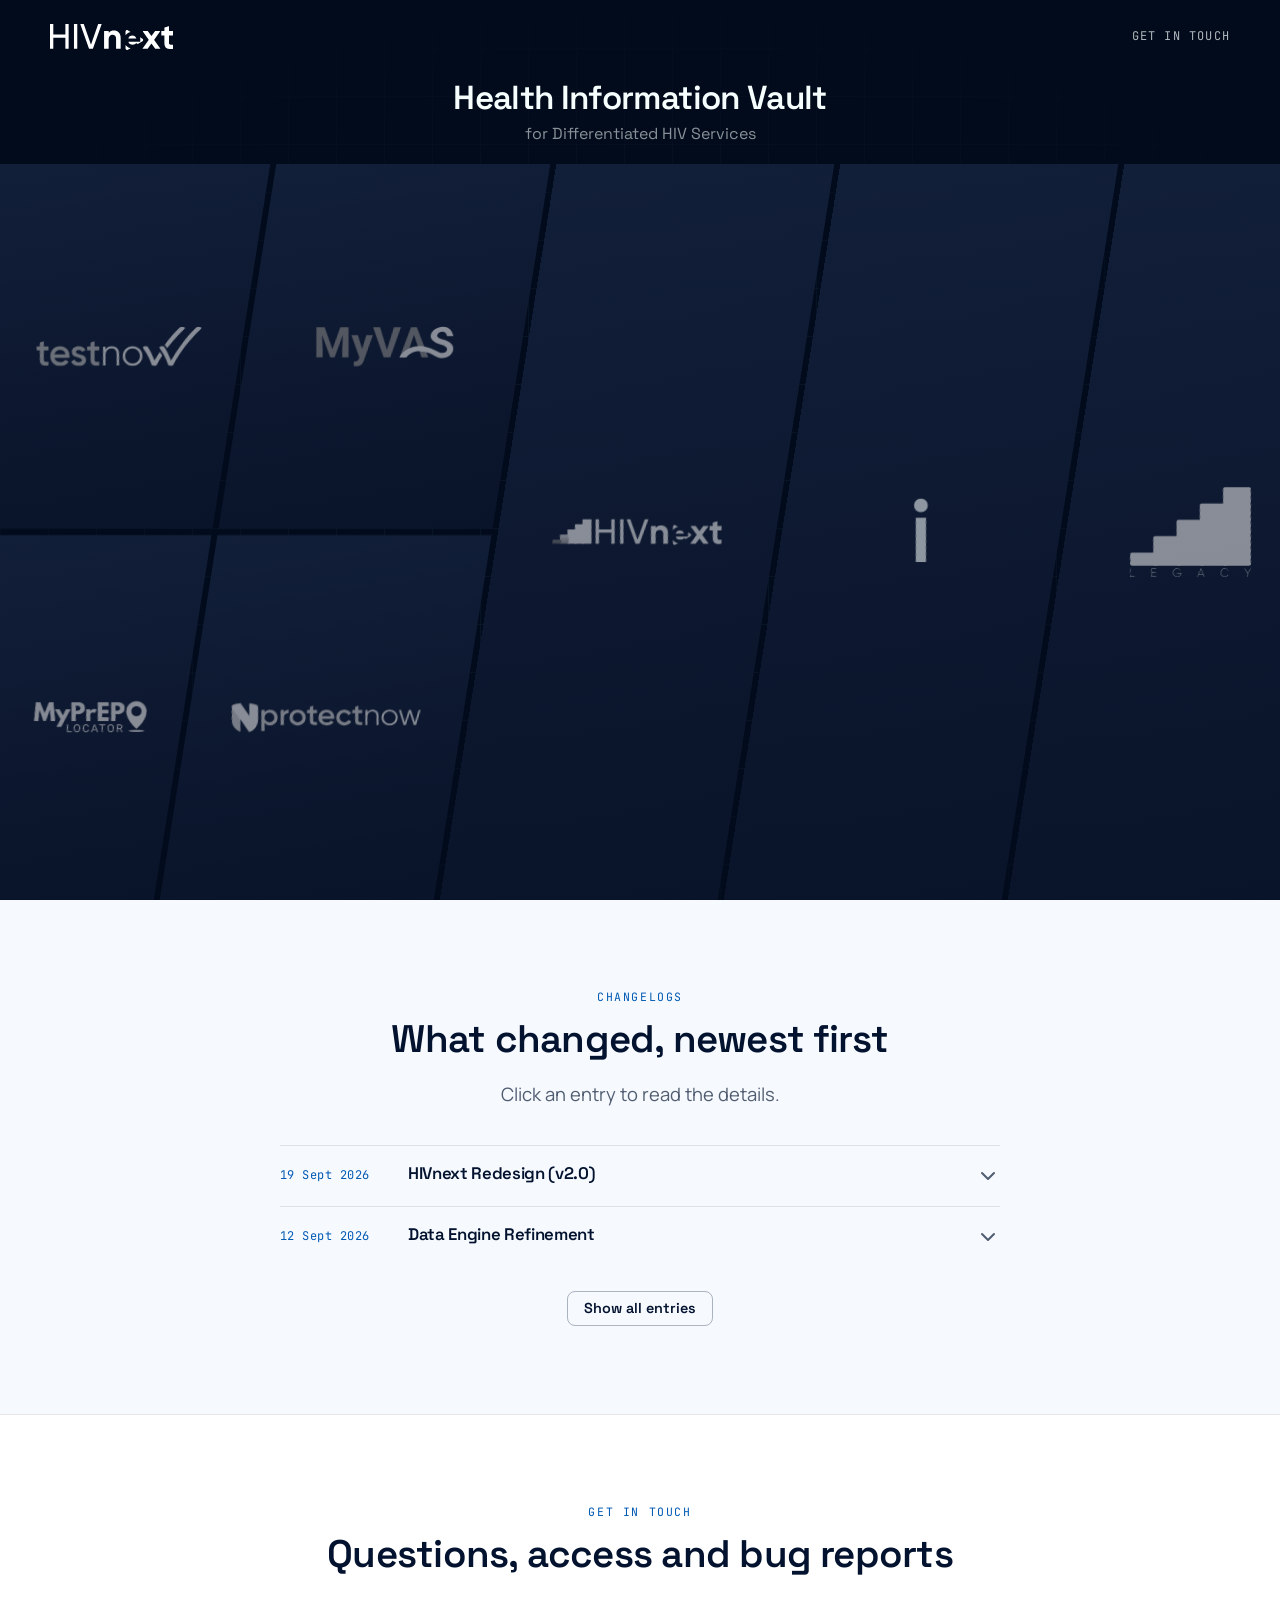
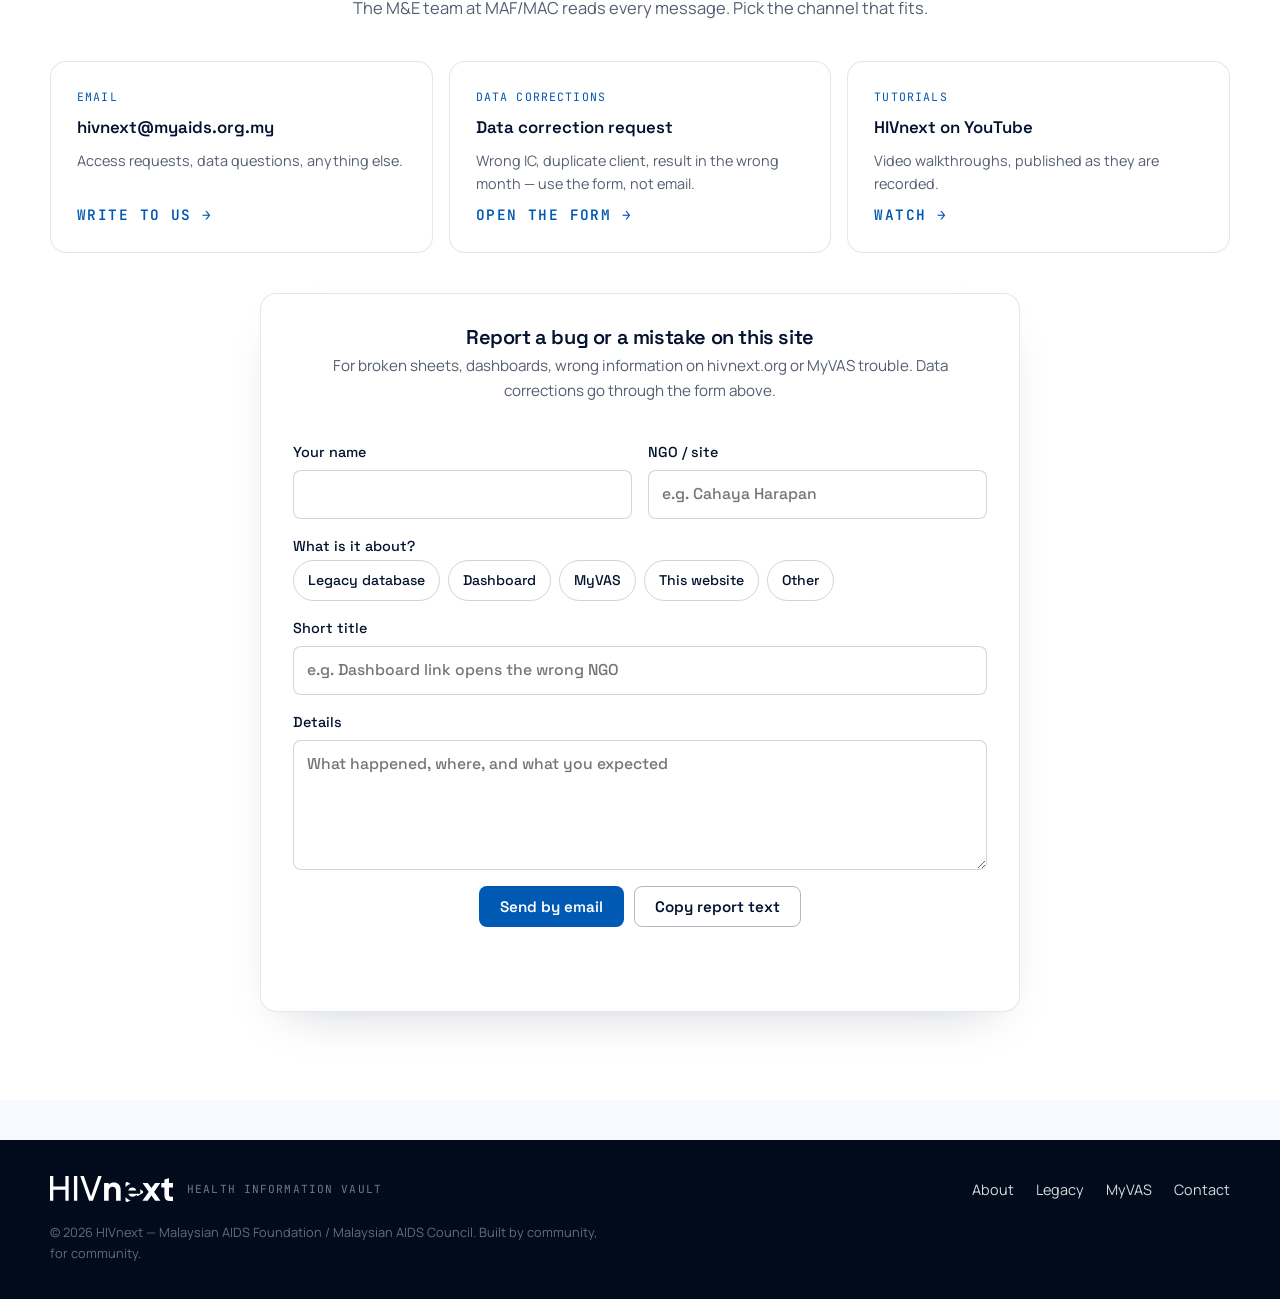
==== commit 91634ec1: "Add files via upload" ====
--- a/index.html
+++ b/index.html
@@ -72,7 +72,7 @@
       <a class="panel panel--legacy" href="/legacy/" aria-label="HIVnext Legacy — databases, dashboards and guides">
         <span class="panel__bg"></span>
         <span class="panel__in">
-          <img class="panel__mark" src="/assets/logos/legacy-emblem-light.svg" alt="">
+          <img class="panel__mark" src="/assets/logos/legacy-small-light.svg" alt="">
           <span class="panel__text">Legacy</span>
         </span>
       </a>
--- a/assets/css/style.css
+++ b/assets/css/style.css
@@ -406,7 +406,7 @@
 }
 .section,.wrap{min-width:0}
 /* legacy hero buttons centred */
-.page-hero .wrap>p{justify-content:center;display:flex;flex-wrap:wrap;gap:10px}
+.page-hero .wrap>p{justify-content:center;display:flex;flex-wrap:wrap;gap:10px;max-width:none;margin-left:auto;margin-right:auto}
 /* MyVAS: logo centred in its route */
 .route--login .route__in{justify-content:flex-end}
 .route__logo{position:absolute;top:50%;left:50%;transform:translate(-50%,-70%);height:48px;margin:0}
@@ -414,3 +414,33 @@
 @media (max-width:860px){.route__logo{position:static;transform:none!important;height:30px;margin:0 0 10px}}
 /* carousel: show the full page, no cropping */
 .carousel__track img{aspect-ratio:16/9;object-fit:contain;image-rendering:auto}
+.hero-actions{display:flex!important;flex-wrap:wrap;justify-content:center!important;gap:10px;max-width:none!important;margin:28px auto 0!important}
+
+/* ---------- mobile overflow fixes ---------- */
+html,body{overflow-x:hidden;overflow-x:clip;max-width:100%}  /* last line of defence: nothing can widen the page (hidden = fallback for older engines) */
+.chips{position:relative}
+.chips input{position:absolute;width:1px;height:1px;left:0;top:0;margin:0;opacity:0;pointer-events:none} /* hidden radios were 100% wide */
+dialog{max-width:min(520px,calc(100vw - 32px));box-sizing:border-box}
+.dlg{position:relative}
+.gate__row{flex-wrap:wrap}
+.gate__row input{min-width:180px}
+@media (max-width:700px){
+  .grid[style*="repeat(4"]{grid-template-columns:1fr 1fr!important}   /* About stats */
+  .kp-pills{grid-template-columns:1fr 1fr}
+  .roadmap{margin-left:0}
+  .cols-table{display:block;overflow-x:auto}
+  .step ol,.step ul{padding-left:18px}
+  .fold > summary{gap:14px}
+  .section{padding:64px 0}
+  .contact-boxes{gap:12px}
+  .bug__card{padding:22px}
+  .comp-grid svg{max-width:420px;margin:0 auto}
+}
+@media (max-width:480px){
+  .grid[style*="repeat(4"]{grid-template-columns:1fr 1fr!important}
+  .intro-cards{margin-top:-24px}
+  h1{font-size:2rem}
+  .page-hero,.about-hero{padding:64px 0 52px}
+}
+@media (max-width:700px){.ngo{flex:1 1 calc(50% - 7px);min-width:0}}
+@media (max-width:440px){.ngo{flex:1 1 100%}.ngo__actions a{padding:11px 6px}}
--- a/assets/css/launch.css
+++ b/assets/css/launch.css
@@ -6,7 +6,7 @@
    Panels never change size — only compositor-friendly properties animate.
    ===================================================================== */
 
-.launch{position:relative;min-height:100svh;background:var(--deep);color:#F7FFFE;display:flex;flex-direction:column;overflow:hidden}
+.launch{position:relative;min-height:100svh;background:var(--deep);color:#F7FFFE;display:flex;flex-direction:column;overflow:hidden;overflow-x:clip;width:100%;max-width:100vw;contain:paint}
 .launch::before{content:"";position:absolute;inset:0;pointer-events:none;
   background-image:linear-gradient(rgba(99,201,227,.05) 1px,transparent 1px),linear-gradient(90deg,rgba(99,201,227,.05) 1px,transparent 1px);
   background-size:48px 48px;mask-image:radial-gradient(70% 60% at 50% 55%,#000 30%,transparent 100%);-webkit-mask-image:radial-gradient(70% 60% at 50% 55%,#000 30%,transparent 100%)}
@@ -21,7 +21,7 @@
 .launch__intro p{color:rgba(247,255,254,.55);margin:0 auto;font-size:1rem;font-family:var(--font-display)}
 
 /* ---- Stage & panels ---- */
-.stage{flex:1;display:flex;align-items:stretch;margin:0;overflow:hidden;padding:0;position:relative;min-height:380px}
+.stage{flex:1;display:flex;align-items:stretch;margin:0;overflow:hidden;overflow-x:clip;padding:0;position:relative;min-height:380px;width:100%;contain:paint}
 /* full-bleed: with the skew about the centre each outer edge swings by ±tan(9°)/2 ≈ .08 × height, so the row overhangs by that much and is clipped at the viewport edge */
 .panels{--skew:-9deg;--over:calc(var(--stage-h,600px) * 0.082);display:flex;gap:6px;flex:1;align-self:stretch;margin:0 calc(var(--over) * -1 - 3px)}
 .panel:first-child .tile:nth-child(1) .tile__in{padding-left:calc(var(--over) * .5 + 16px)}
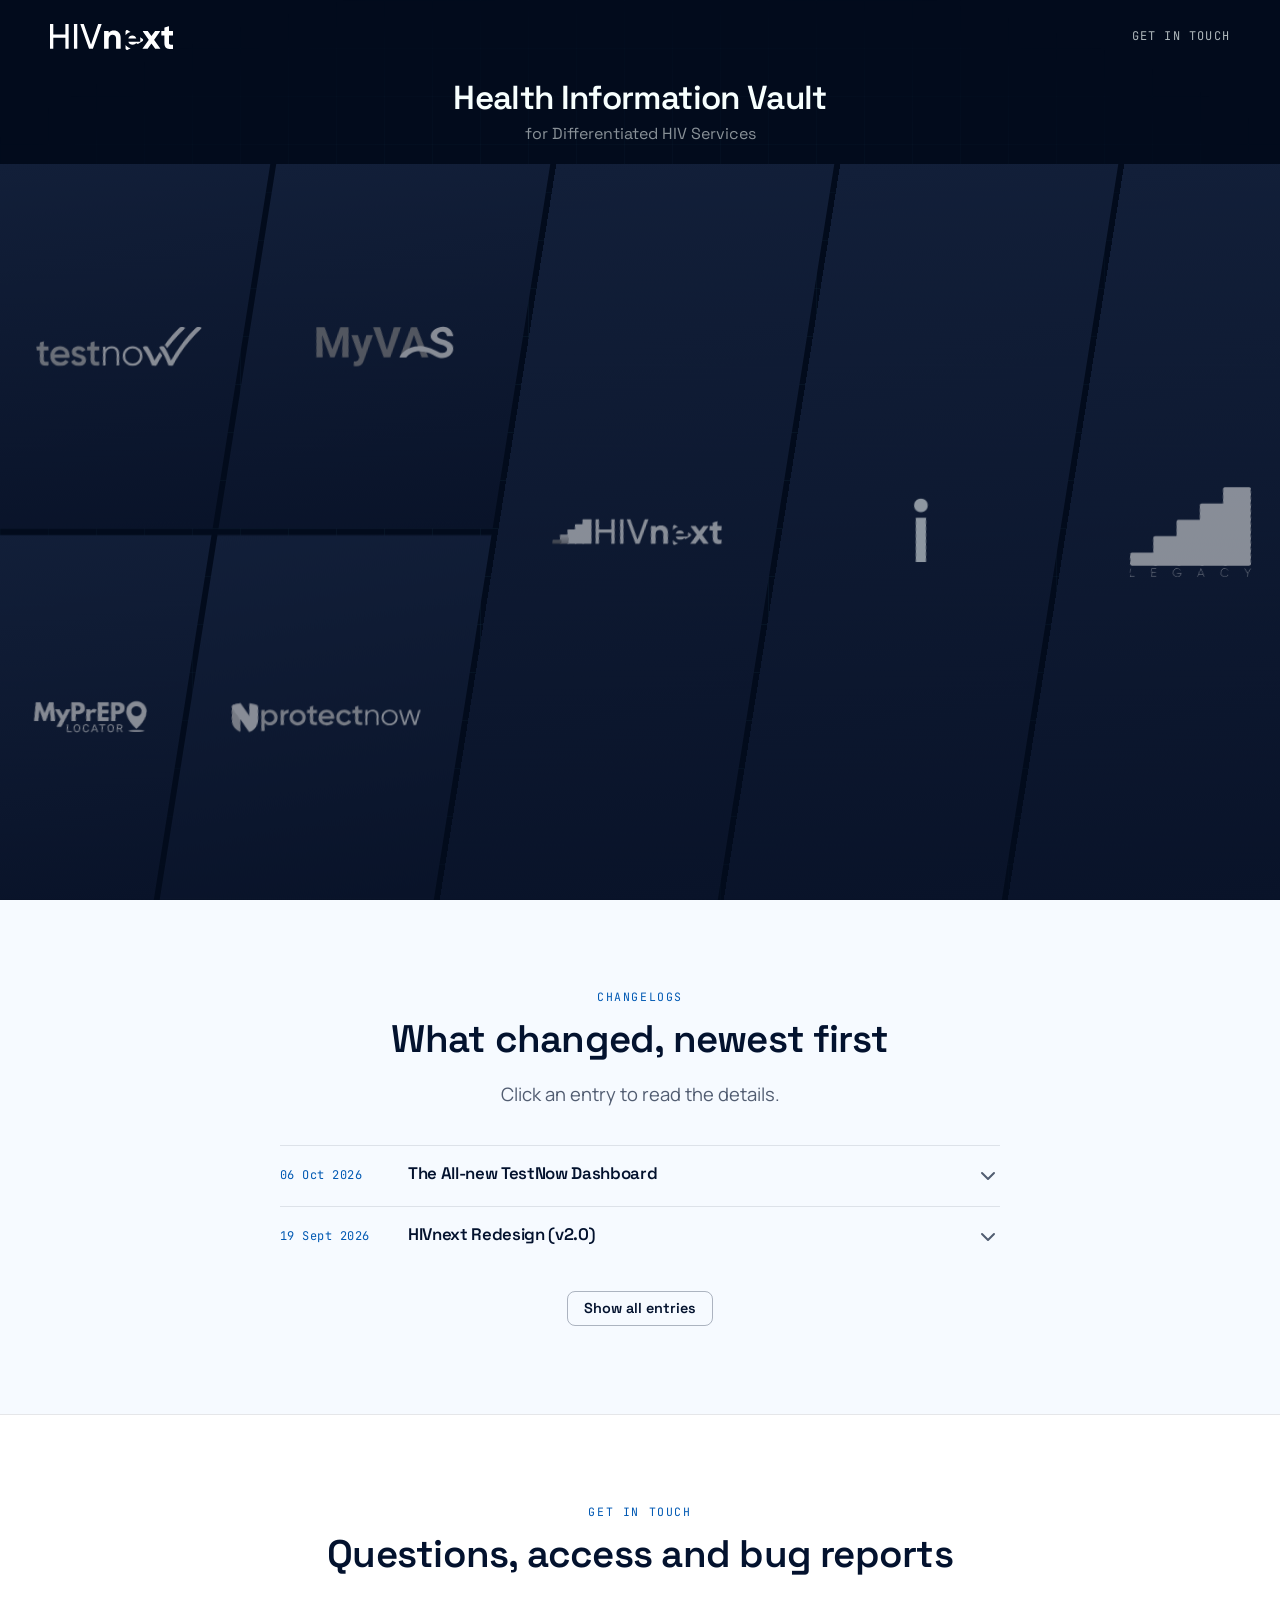
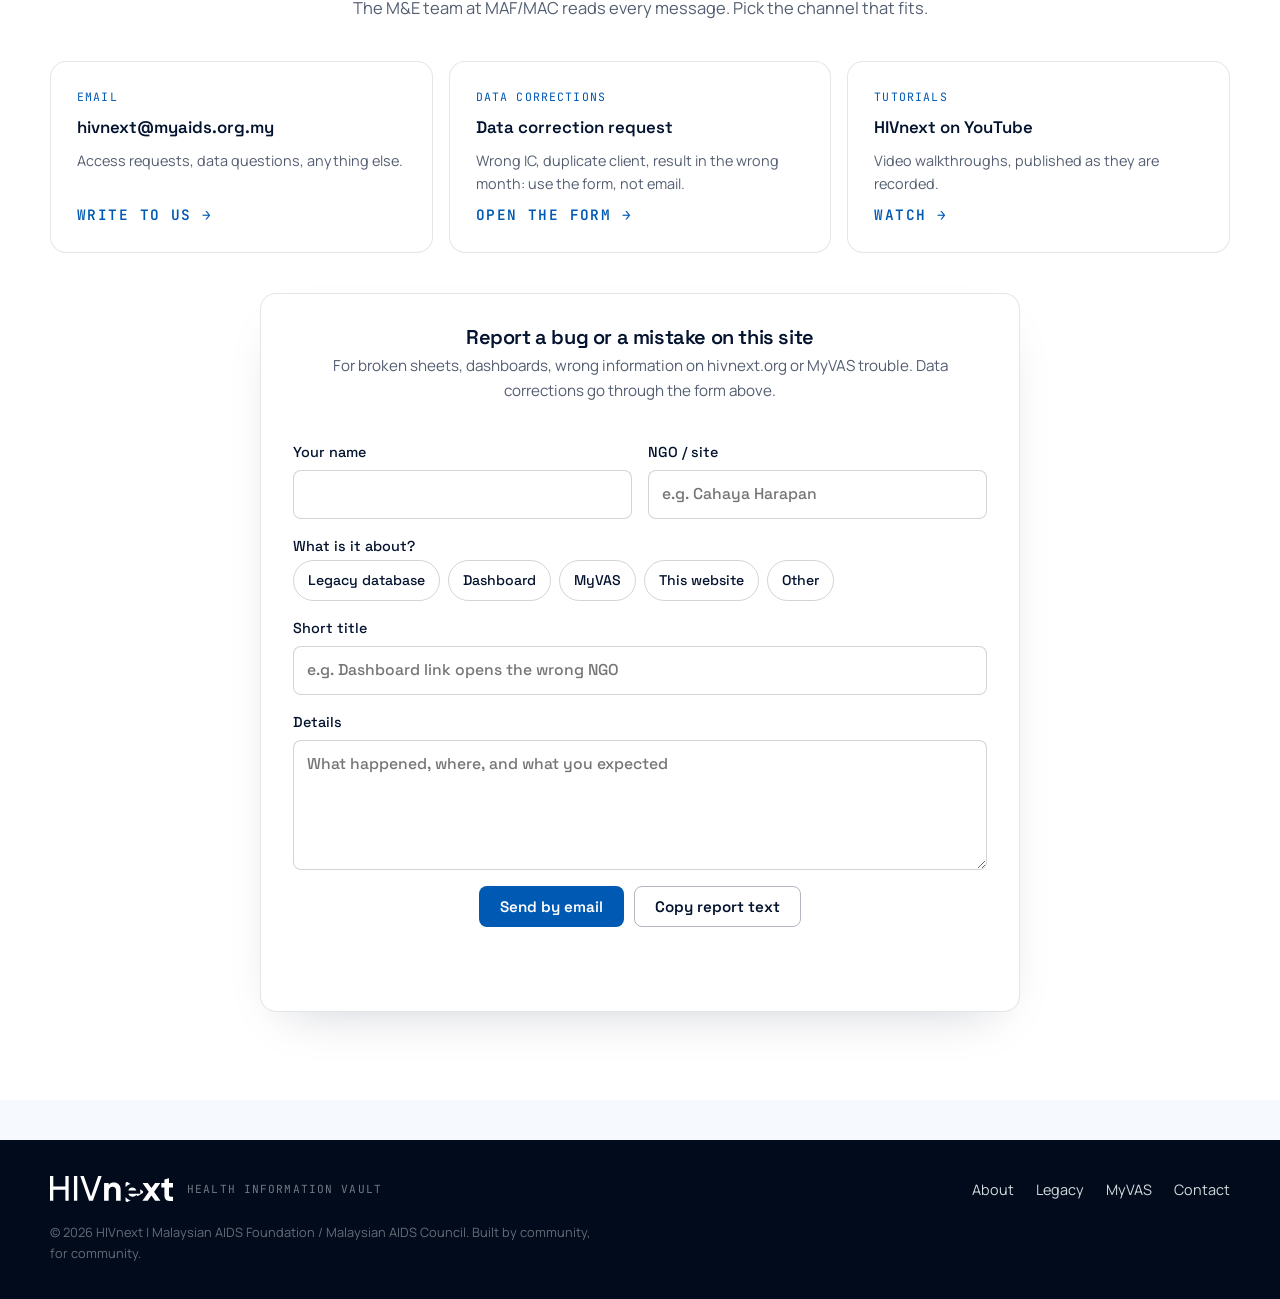
==== commit dd54967d: "Remove emdashes, new leaderboard feature" ====
--- a/index.html
+++ b/index.html
@@ -2,8 +2,17 @@
 <html lang="en">
 <head>
 <meta charset="utf-8">
+  <!-- Google tag (gtag.js) -->
+<script async src="https://www.googletagmanager.com/gtag/js?id=G-WN6DGTR9DK"></script>
+<script>
+  window.dataLayer = window.dataLayer || [];
+  function gtag(){dataLayer.push(arguments);}
+  gtag('js', new Date());
+
+  gtag('config', 'G-WN6DGTR9DK');
+</script>
 <meta name="viewport" content="width=device-width,initial-scale=1">
-<title>HIVnext — Health Information Vault for Differentiated HIV Services</title>
+<title>HIVnext | Health Information Vault for Differentiated HIV Services</title>
 <meta name="description" content="HIVnext is the Malaysian AIDS Foundation / Malaysian AIDS Council platform for Differentiated HIV Services: cloud database, Legacy archive, MyVAS guides and related community platforms.">
 <meta name="theme-color" content="#020B1C">
 <link rel="icon" href="/assets/logos/hivnext-emblem.svg" type="image/svg+xml">
@@ -11,7 +20,7 @@
 <link href="https://fonts.googleapis.com/css2?family=Space+Grotesk:wght@500;600;700&family=Manrope:wght@400;500;600;700&family=JetBrains+Mono:wght@400;500&display=swap" rel="stylesheet">
 <link rel="stylesheet" href="/assets/css/style.css">
 <link rel="stylesheet" href="/assets/css/launch.css">
-<meta property="og:title" content="HIVnext"><meta property="og:description" content="Where are you heading? Cloud database, Legacy archive, MyVAS, TestNow, ProtectNow and MyPrEP Locator — one place to start.">
+<meta property="og:title" content="HIVnext"><meta property="og:description" content="Where are you heading? Cloud database, Legacy archive, MyVAS, TestNow, ProtectNow and MyPrEP Locator: one place to start.">
 </head>
 <body>
 
@@ -30,29 +39,29 @@
     <div class="panels" id="panels">
 
       <div class="panel panel--quad" role="group" aria-label="Related platforms">
-        <a class="tile tile--testnow" href="https://testnow.com.my/" target="_blank" rel="noopener" aria-label="TestNow — order a free HIV self-test kit">
+        <a class="tile tile--testnow" href="https://testnow.com.my/" target="_blank" rel="noopener" aria-label="TestNow: order a free HIV self-test kit">
           <span class="tile__bg"></span>
           <span class="tile__in"><img class="tile__logo" src="/assets/logos/testnow.svg" alt=""></span>
           <span class="tile__text">Self-test kits</span>
         </a>
-        <a class="tile tile--myvas" href="/myvas/" aria-label="MyVAS — check-in and guides">
+        <a class="tile tile--myvas" href="/myvas/" aria-label="MyVAS: check-in and guides">
           <span class="tile__bg"></span>
           <span class="tile__in"><img class="tile__logo" src="/assets/logos/myvas.svg" alt=""></span>
           <span class="tile__text">Data entry</span>
         </a>
-        <a class="tile tile--myprep" href="https://mypreplocator.com/" target="_blank" rel="noopener" aria-label="MyPrEP Locator — find PrEP services">
+        <a class="tile tile--myprep" href="https://mypreplocator.com/" target="_blank" rel="noopener" aria-label="MyPrEP Locator: find PrEP services">
           <span class="tile__bg"></span>
           <span class="tile__in"><img class="tile__logo" src="/assets/logos/mypreplocator.webp" alt=""></span>
           <span class="tile__text">Find PrEP</span>
         </a>
-        <a class="tile tile--protectnow" href="https://linktr.ee/ProtectNow" target="_blank" rel="noopener" aria-label="ProtectNow — prevention resources">
+        <a class="tile tile--protectnow" href="https://linktr.ee/ProtectNow" target="_blank" rel="noopener" aria-label="ProtectNow: prevention resources">
           <span class="tile__bg"></span>
           <span class="tile__in"><img class="tile__logo" src="/assets/logos/protectnow.svg" alt=""></span>
           <span class="tile__text">Directory</span>
         </a>
       </div>
 
-      <button class="panel panel--dhs" id="dhs-open" type="button" aria-haspopup="dialog" aria-controls="dhs-dialog" aria-label="HIVnext cloud database — coming soon">
+      <button class="panel panel--dhs" id="dhs-open" type="button" aria-haspopup="dialog" aria-controls="dhs-dialog" aria-label="HIVnext cloud database: coming soon">
         <span class="panel__bg"></span>
         <span class="panel__in">
           <span class="badge">Coming soon</span>
@@ -69,7 +78,7 @@
         </span>
       </a>
 
-      <a class="panel panel--legacy" href="/legacy/" aria-label="HIVnext Legacy — databases, dashboards and guides">
+      <a class="panel panel--legacy" href="/legacy/" aria-label="HIVnext Legacy: databases, dashboards and guides">
         <span class="panel__bg"></span>
         <span class="panel__in">
           <img class="panel__mark" src="/assets/logos/legacy-small-light.svg" alt="">
@@ -102,7 +111,7 @@
     </div>
     <div class="contact-boxes">
       <a class="cbox" data-site="email" href="#"><span>Email</span><b>hivnext@myaids.org.my</b><small>Access requests, data questions, anything else.</small><span class="arrow">Write to us →</span></a>
-      <a class="cbox" href="/legacy/#correction"><span>Data corrections</span><b>Data correction request</b><small>Wrong IC, duplicate client, result in the wrong month — use the form, not email.</small><span class="arrow">Open the form →</span></a>
+      <a class="cbox" href="/legacy/#correction"><span>Data corrections</span><b>Data correction request</b><small>Wrong IC, duplicate client, result in the wrong month: use the form, not email.</small><span class="arrow">Open the form →</span></a>
       <a class="cbox" data-site="youtube" href="#" target="_blank" rel="noopener"><span>Tutorials</span><b>HIVnext on YouTube</b><small>Video walkthroughs, published as they are recorded.</small><span class="arrow">Watch →</span></a>
     </div>
     <form class="form bug__card bug-form" id="bug-form">
--- a/assets/css/style.css
+++ b/assets/css/style.css
@@ -1,5 +1,5 @@
 /* =====================================================================
-   HIVnext — shared styles
+   HIVnext | shared styles
    Palette (brand):  Mint #A7E8A7 · Data Green #76D166 · Sky #63C9E3
                      Just Blue #0059B3 · Royal #003366
    ===================================================================== */
--- a/assets/css/launch.css
+++ b/assets/css/launch.css
@@ -1,9 +1,9 @@
 /* =====================================================================
-   HIVnext — launch screen (index.html)
+   HIVnext | launch screen (index.html)
    Four slanted panels sharing one slant line: [2×2 platform tiles] [DHS] [About] [Legacy].
    Resting state: monochrome surface, one centred mark, nothing else.
    Hover / focus: colour returns, a label and destination appear.
-   Panels never change size — only compositor-friendly properties animate.
+   Panels never change size: only compositor-friendly properties animate.
    ===================================================================== */
 
 .launch{position:relative;min-height:100svh;background:var(--deep);color:#F7FFFE;display:flex;flex-direction:column;overflow:hidden;overflow-x:clip;width:100%;max-width:100vw;contain:paint}
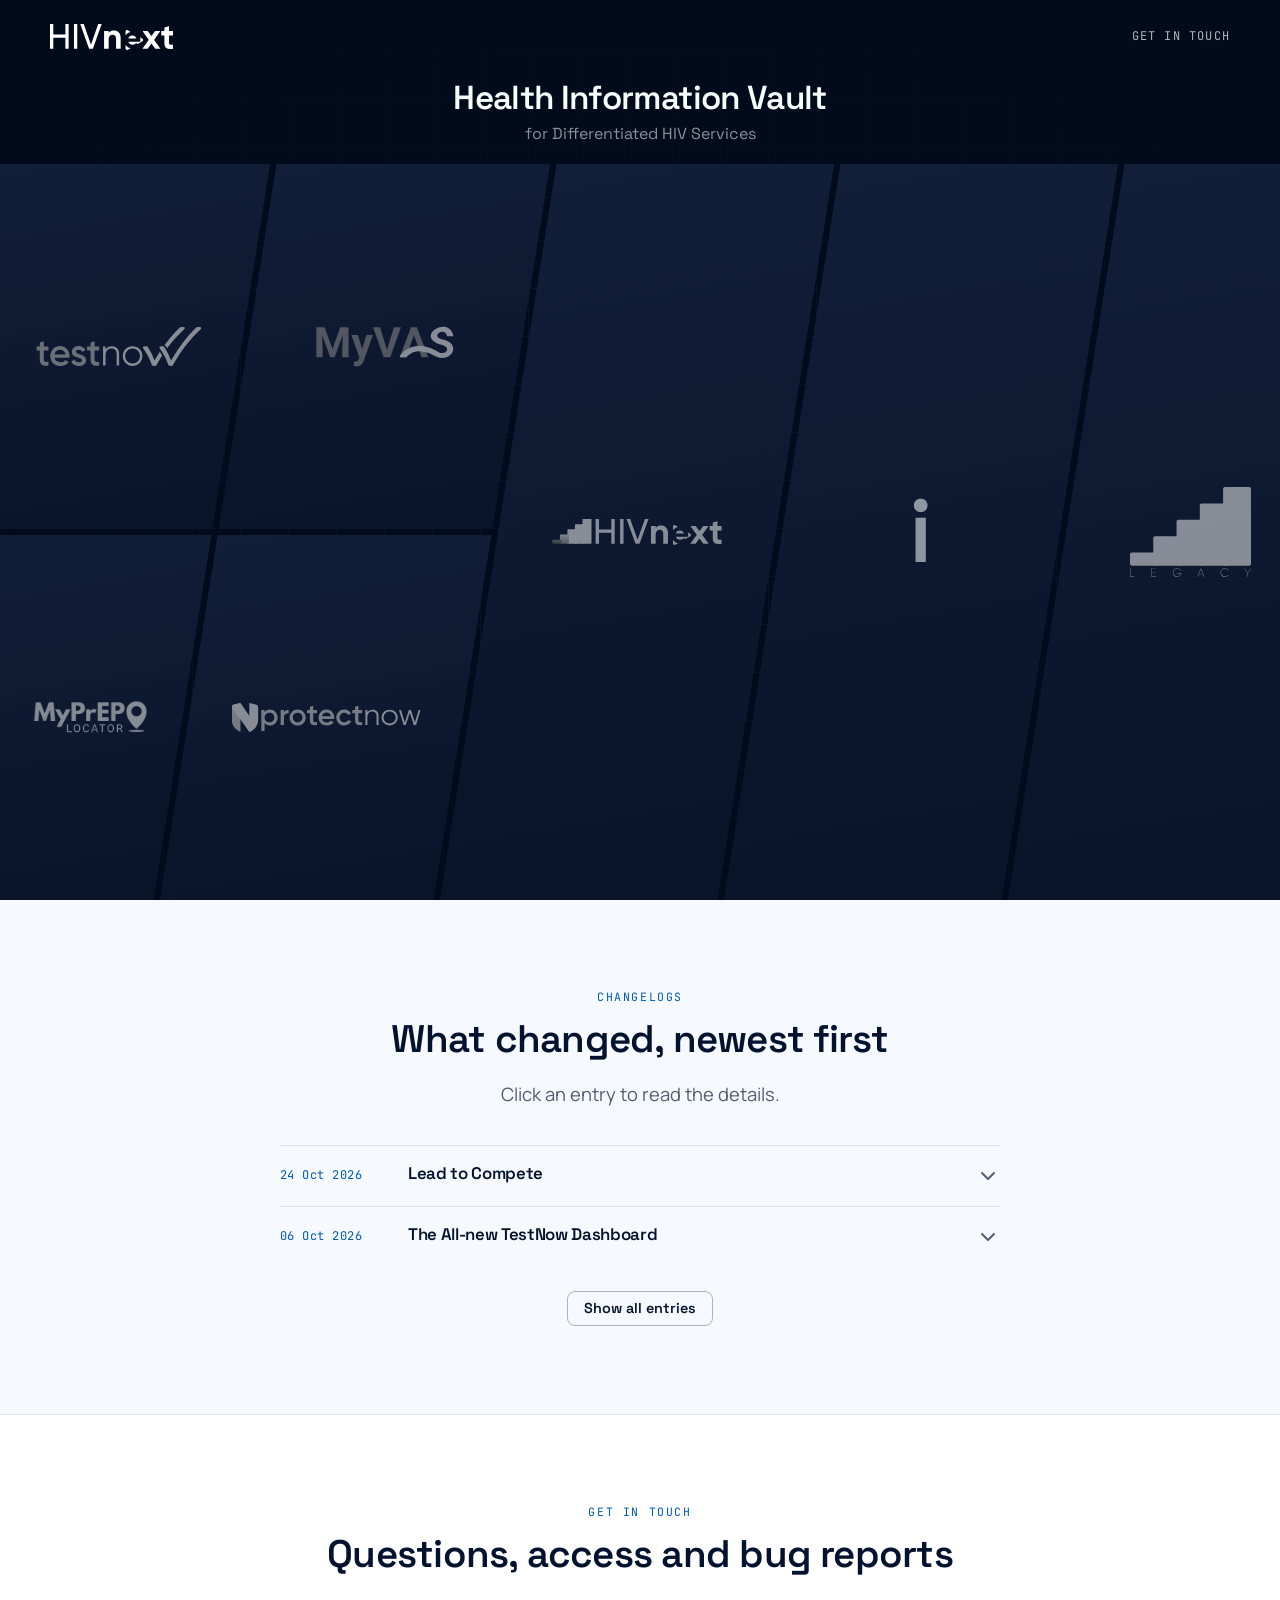
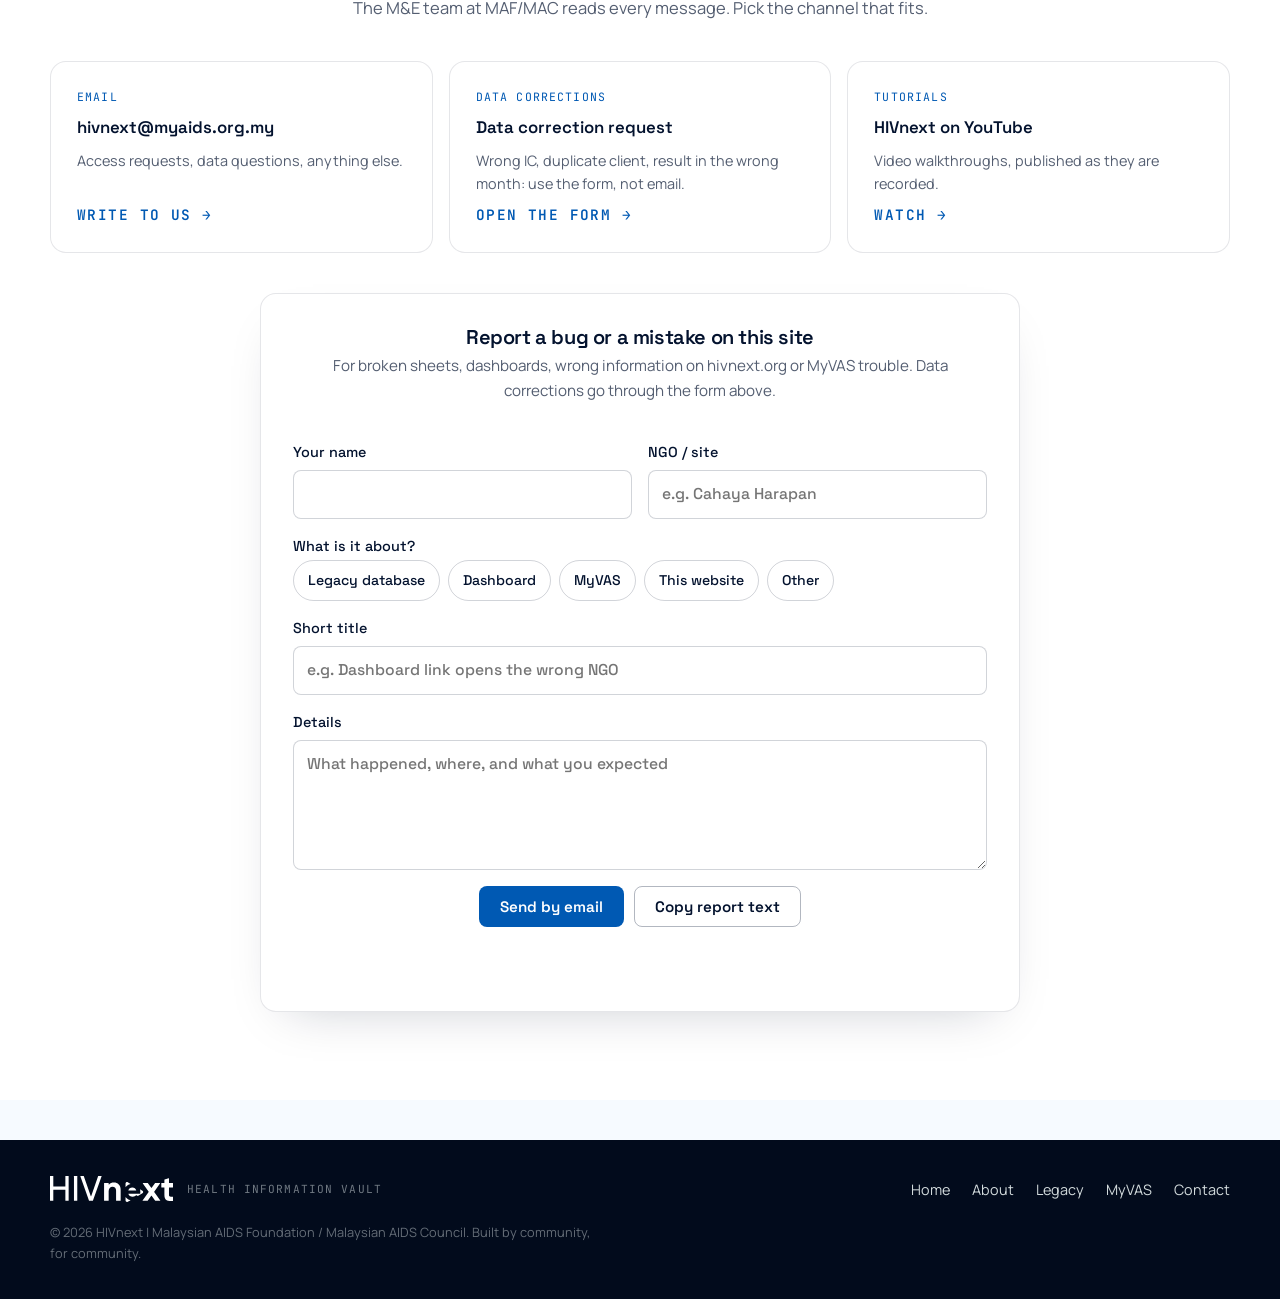
==== commit d0abf24f: "Site design: TRP-style finish, liquid-glass current page, five-link footer - Leaderboard: light tabl" ====
--- a/index.html
+++ b/index.html
@@ -144,7 +144,7 @@
 <footer class="site-footer">
   <div class="wrap">
     <div class="footer-brand"><img src="/assets/logos/wordmark-light.svg" alt="HIVnext"><span>Health Information Vault</span></div>
-    <ul class="footer-links"><li><a href="/about/">About</a></li><li><a href="/legacy/">Legacy</a></li><li><a href="/myvas/">MyVAS</a></li><li><a data-site="email" href="#">Contact</a></li></ul>
+    <ul class="footer-links"><li><a href="/">Home</a></li><li><a href="/about/">About</a></li><li><a href="/legacy/">Legacy</a></li><li><a href="/myvas/">MyVAS</a></li><li><a data-site="email" href="#">Contact</a></li></ul>
     <p class="copyright"></p>
   </div>
 </footer>
--- a/assets/css/style.css
+++ b/assets/css/style.css
@@ -69,9 +69,17 @@
 .brand img{height:34px;width:auto}
 .brand__tag{font-family:var(--font-display);font-weight:600;font-size:.8rem;color:var(--ink-2);padding-left:10px;border-left:1px solid var(--line);line-height:1.1}
 .nav-links{display:flex;gap:4px;list-style:none;margin:0;padding:0}
-.nav-links a{display:block;padding:9px 14px;border-radius:6px;color:var(--ink-2);text-decoration:none;font-family:var(--font-display);font-weight:500;font-size:.95rem}
-.nav-links a:hover{background:#fff}
-.nav-links a[aria-current="page"]{color:var(--ink);box-shadow:inset 0 -2px 0 var(--blue)}
+.nav-links a{position:relative;display:block;padding:9px 16px;border-radius:999px;transition:background .2s,color .2s,box-shadow .2s;color:var(--ink-2);text-decoration:none;font-family:var(--font-display);font-weight:500;font-size:.95rem}
+.nav-links a:hover{background:rgba(255,255,255,.7);color:var(--ink)}
+/* current page: a liquid-glass pill (translucent, light catching the top edge, soft depth) */
+.nav-links a[aria-current]{color:var(--ink);font-weight:600;isolation:isolate;
+  background:linear-gradient(180deg,rgba(255,255,255,.92) 0%,rgba(255,255,255,.55) 55%,rgba(232,244,255,.6) 100%);
+  -webkit-backdrop-filter:blur(10px) saturate(170%);backdrop-filter:blur(10px) saturate(170%);
+  box-shadow:inset 0 1px 0 #fff,inset 0 -1px 1px rgba(0,89,179,.10),0 0 0 1px rgba(0,89,179,.13),0 8px 18px -10px rgba(0,51,102,.45),0 1px 2px rgba(0,51,102,.08)}
+.nav-links a[aria-current]::before{content:"";position:absolute;left:10px;right:10px;top:2px;height:48%;border-radius:999px;z-index:-1;pointer-events:none;
+  background:linear-gradient(180deg,rgba(255,255,255,.95),rgba(255,255,255,0))}
+.nav-links a[aria-current]::after{content:"";position:absolute;left:22%;right:22%;bottom:3px;height:2px;border-radius:2px;pointer-events:none;
+  background:linear-gradient(90deg,rgba(99,201,227,0),rgba(0,89,179,.55),rgba(118,209,102,0))}
 .nav-toggle{display:none;background:none;border:2px solid var(--royal);border-radius:10px;width:44px;height:44px;cursor:pointer;color:var(--royal)}
 @media (max-width:820px){
   .nav-toggle{display:grid;place-items:center}
